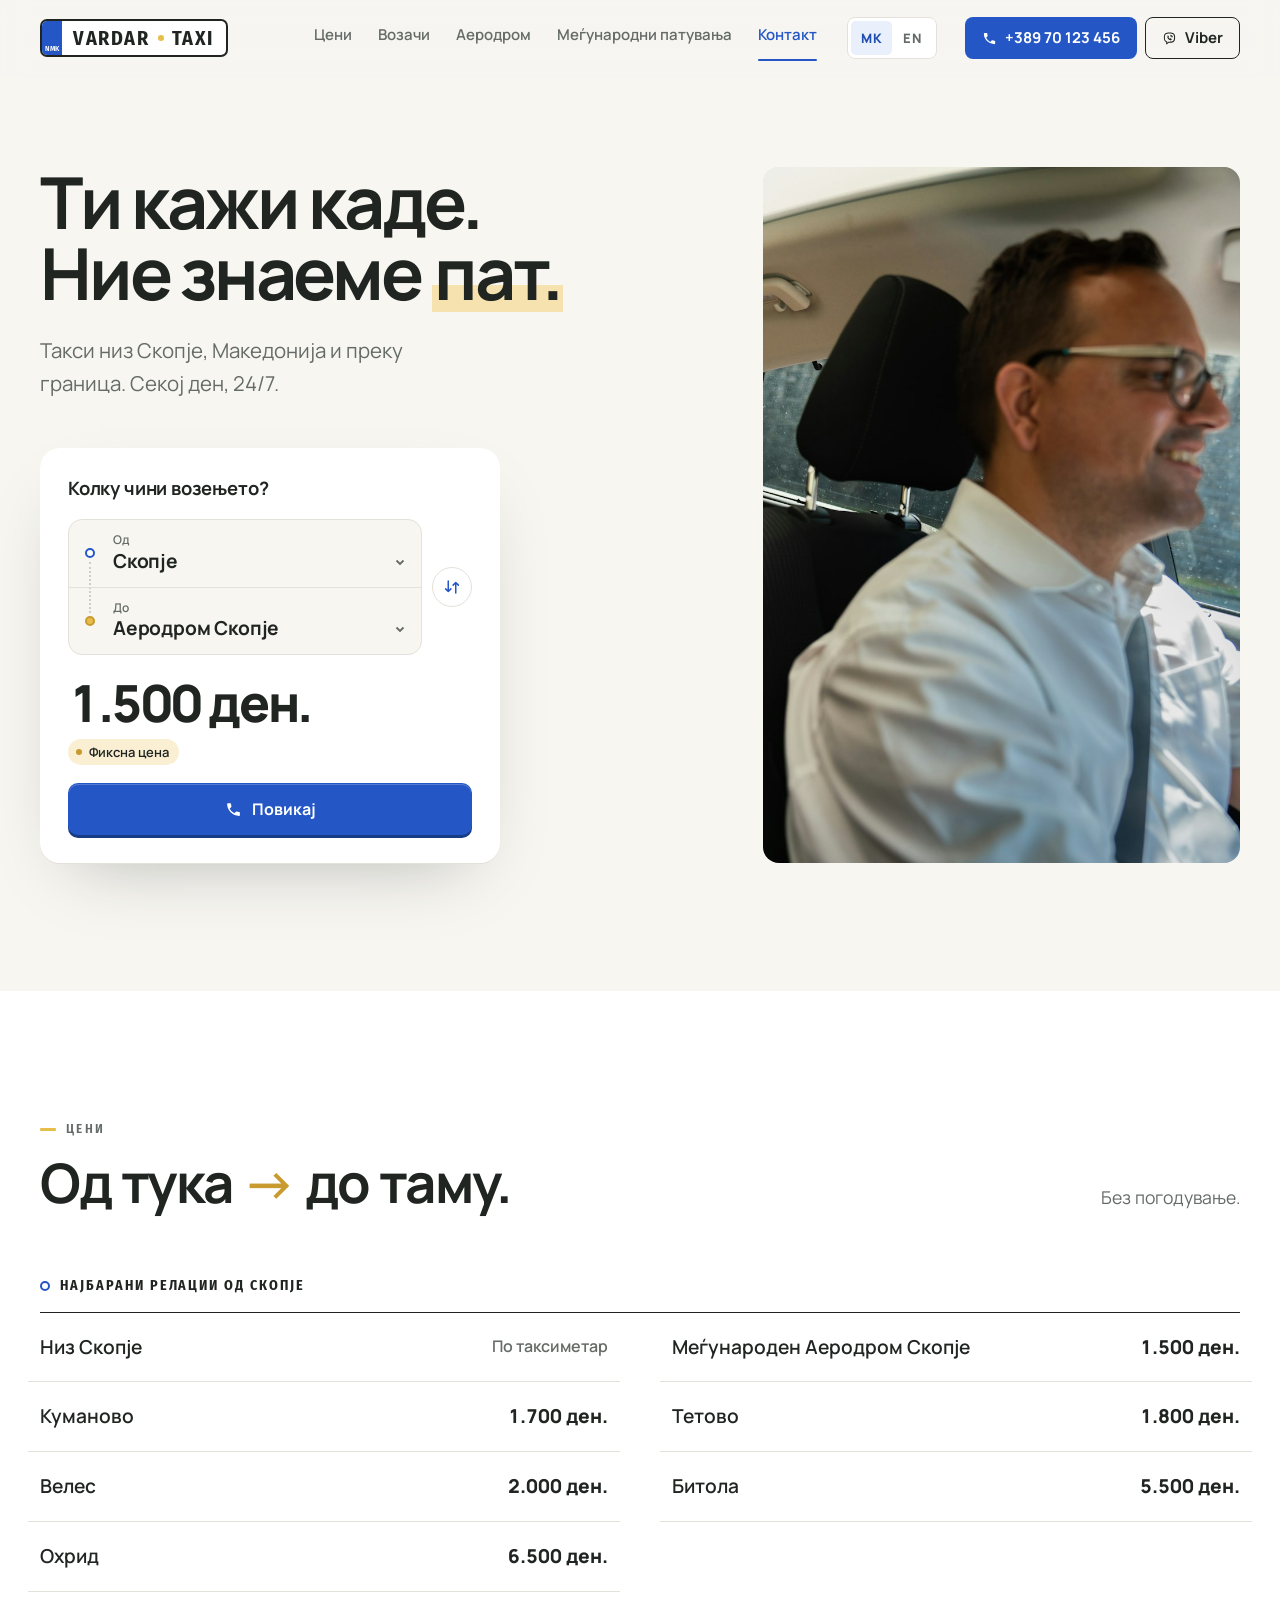
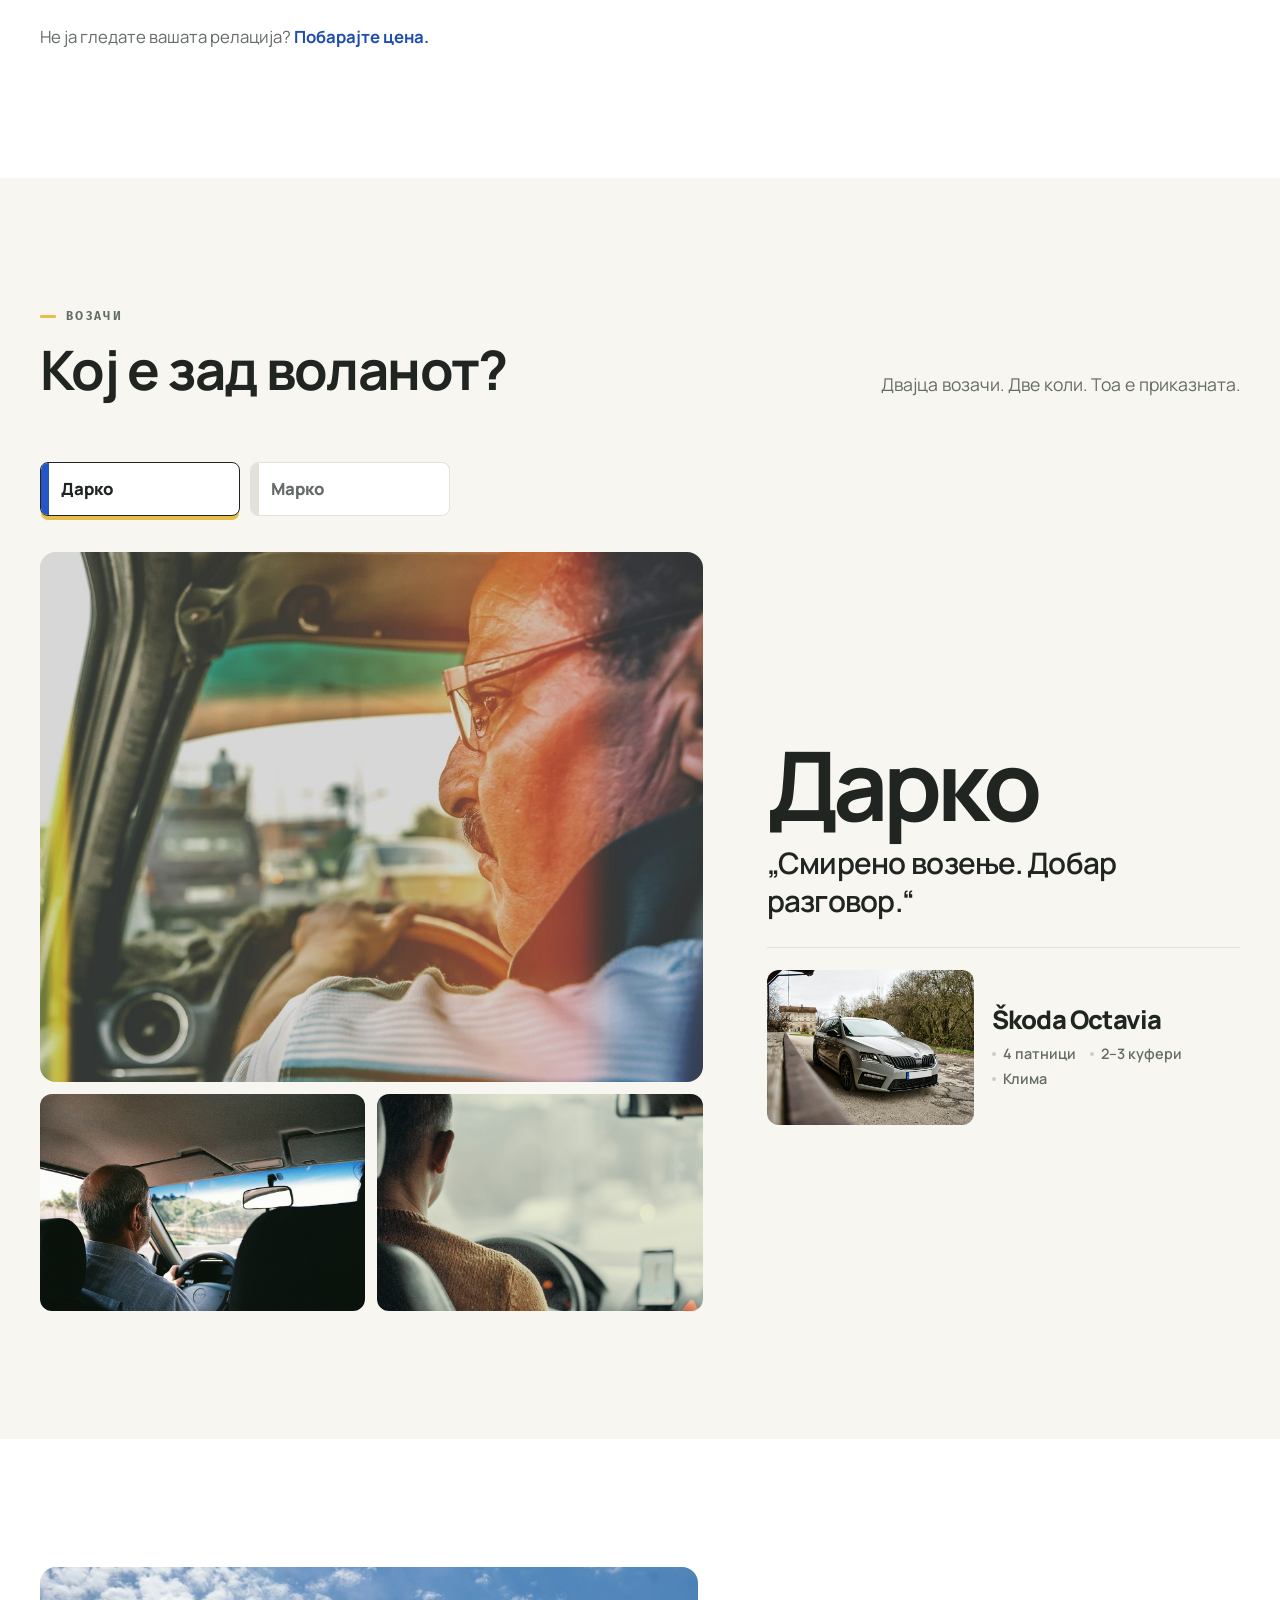
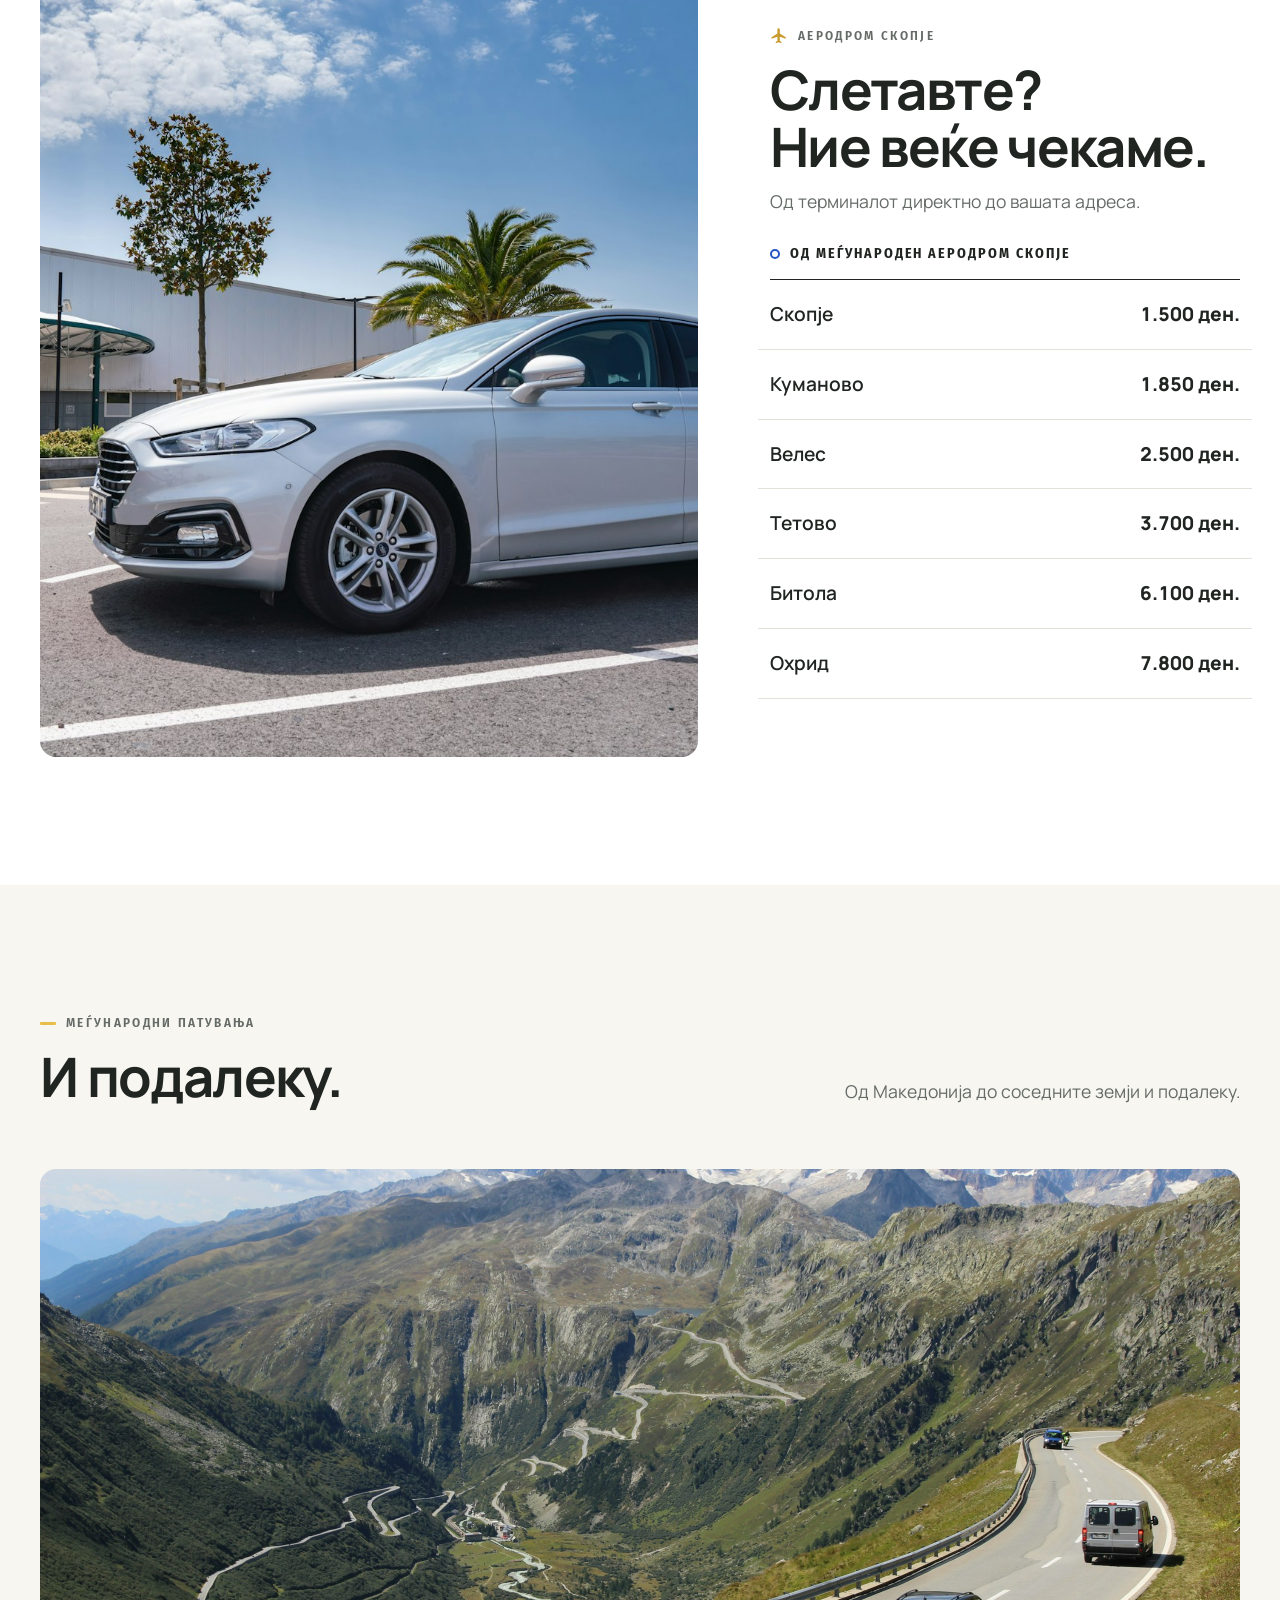
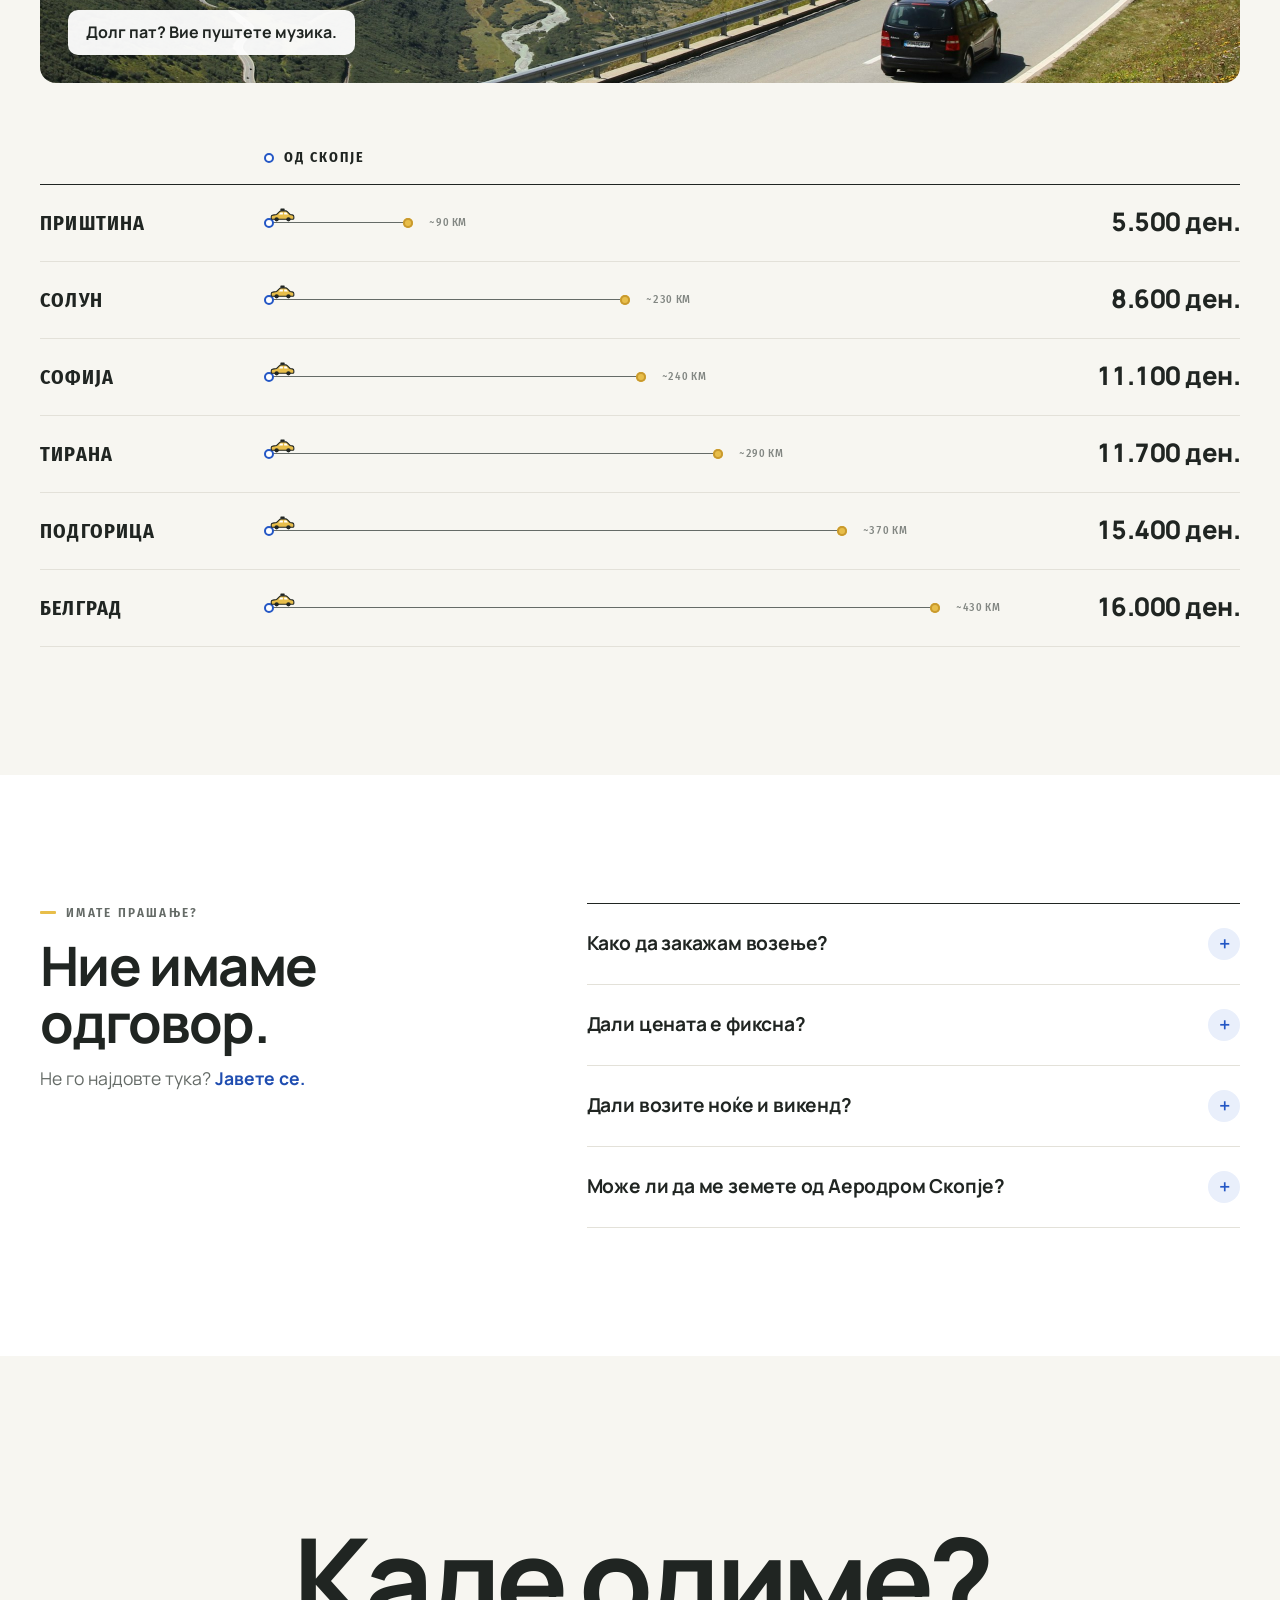
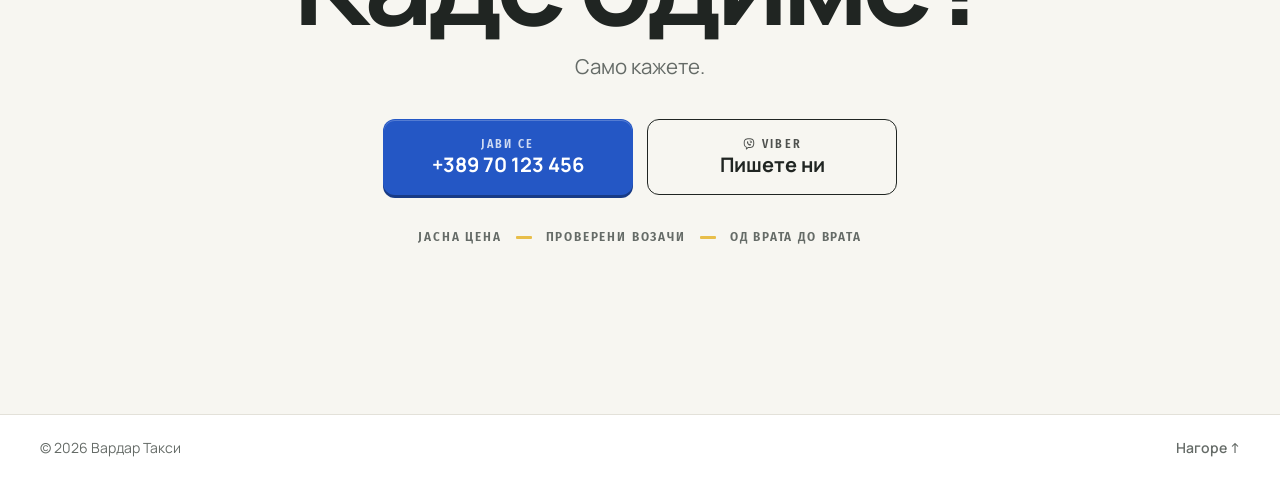
==== index.html @ 4de7cb52 "style: refresh branding and fare calculator" ====
<!DOCTYPE html>
<html lang="mk">
<head>
  <meta charset="UTF-8" />
  <meta name="viewport" content="width=device-width, initial-scale=1" />
  <title>Вардар Такси — Ти кажи каде. Ние знаеме пат.</title>
  <meta name="description" content="Такси низ Скопје, низ Македонија и преку граница. Јасни цени, двајца возачи." />
  <meta name="theme-color" content="#F7F6F1" />
  <meta property="og:title" content="Вардар Такси" />
  <meta property="og:description" content="Ти кажи каде. Ние знаеме пат." />
  <meta property="og:image" content="assets/images/hero.jpg" />
  <link rel="icon" href="assets/icons/favicon.svg" type="image/svg+xml" />
  <link rel="preconnect" href="https://fonts.googleapis.com" />
  <link rel="preconnect" href="https://fonts.gstatic.com" crossorigin />
  <link href="https://fonts.googleapis.com/css2?family=Fira+Sans+Condensed:wght@500;600;700&family=Manrope:wght@400;500;600;700;800&display=swap" rel="stylesheet" />
  <link rel="stylesheet" href="css/style.css" />
</head>
<body>

  <a class="skip" href="#main" data-i18n="skip">Прескокни до содржината</a>

  <header class="header" id="header">
    <div class="container header__inner">
      <a class="brand" href="#pocetna" data-i18n-aria="brand.home" aria-label="Вардар Такси — почетна">
        <span class="plate" aria-hidden="true">
          <span class="plate__country">NMK</span>
          <span class="plate__number">VARDAR<span class="plate__mark"></span>TAXI</span>
        </span>
      </a>

      <nav class="nav" id="nav">
        <a href="#ceni" data-i18n="nav.prices">Цени</a>
        <a href="#vozaci" data-i18n="nav.drivers">Возачи</a>
        <a href="#aerodrom" data-i18n="nav.airport">Аеродром</a>
        <a href="#patuvanja" data-i18n="nav.trips">Меѓународни патувања</a>
        <a href="#kontakt" data-i18n="nav.contact">Контакт</a>
        <div class="lang-switch" role="group" data-i18n-aria="lang.label" aria-label="Јазик" data-active="mk">
          <button type="button" data-lang="mk">MK</button>
          <button type="button" data-lang="en">EN</button>
        </div>
      </nav>

      <div class="header__actions">
        <a class="btn btn--blue btn--sm header__btn" data-call href="#kontakt" data-call-label aria-label="Јави се +389 70 123 456">
          <svg viewBox="0 0 24 24" aria-hidden="true"><path d="M6.6 10.8a15.1 15.1 0 0 0 6.6 6.6l2.2-2.2a1 1 0 0 1 1-.25 11.4 11.4 0 0 0 3.6.57 1 1 0 0 1 1 1V20a1 1 0 0 1-1 1A17 17 0 0 1 3 4a1 1 0 0 1 1-1h3.5a1 1 0 0 1 1 1c0 1.25.2 2.45.57 3.57a1 1 0 0 1-.25 1z"/></svg>
          <span class="header__btn-text" data-phone>+389 70 123 456</span>
        </a>
        <a class="btn btn--line btn--sm header__btn" data-viber href="#kontakt">
          <svg class="btn__icon" viewBox="0 0 24 24" aria-hidden="true"><path fill-rule="evenodd" d="M12 2.2c-2.9 0-5.3.4-6.9 1.8C3.6 5.3 3 7.3 3 10.4c0 3 .6 5 2.1 6.3.5.4 1 .7 1.6 1v3.1c0 .6.7.9 1.2.5l2.8-2.5h1.3c2.9 0 5.3-.4 6.9-1.8 1.5-1.3 2.1-3.3 2.1-6.6 0-3.1-.6-5.1-2.1-6.4C17.3 2.6 14.9 2.2 12 2.2zm0 1.7c2.8 0 4.6.4 5.8 1.4 1 .9 1.5 2.4 1.5 5.1 0 2.8-.5 4.4-1.5 5.3-1.2 1-3 1.4-5.8 1.4h-2l-1.8 1.6v-2l-.6-.2c-.6-.2-1.1-.5-1.5-.8-1-.9-1.5-2.4-1.5-5.3 0-2.7.5-4.2 1.5-5.1C7.4 4.3 9.2 3.9 12 3.9z"/><path d="M9 7.1c.3-.2.7-.2.9.1l1 1.4c.2.3.2.7-.1 1l-.5.4c.4 1 1.2 1.9 2.2 2.3l.4-.5c.3-.3.7-.3 1-.1l1.4 1c.3.2.4.6.1.9l-.4.6c-.5.6-1.3.8-2 .5-2-.8-3.6-2.4-4.4-4.4-.3-.7-.1-1.5.5-2zM12.9 6.4a.6.6 0 0 1 .6-.6 4 4 0 0 1 3.9 3.9.6.6 0 0 1-1.2 0 2.8 2.8 0 0 0-2.7-2.7.6.6 0 0 1-.6-.6zm.4 1.8a.6.6 0 0 1 .7-.5 2 2 0 0 1 1.7 1.7.6.6 0 1 1-1.2.2.8.8 0 0 0-.7-.7.6.6 0 0 1-.5-.7z"/></svg>
          <span class="header__btn-text">Viber</span>
        </a>
        <button class="menu-btn" id="menuBtn" type="button" aria-expanded="false" aria-controls="nav">
          <span class="menu-btn__lines" aria-hidden="true"></span>
          <span class="sr-only" data-i18n="menu">Мени</span>
        </button>
      </div>
    </div>
  </header>

  <main id="main">

    <section class="hero" id="pocetna">
      <div class="container hero__grid">
        <div class="hero__text">
          <h1 data-i18n="hero.title">Ти кажи каде.<br>Ние знаеме <span class="marker">пат.</span></h1>
          <p class="lead" data-i18n="hero.lead">Такси низ Скопје, Македонија и преку граница. Секој ден, 24/7.</p>
        </div>

        <div class="fare" id="fare">
          <p class="fare__title" data-i18n="fare.title">Колку чини возењето?</p>
          <div class="fare__route">
            <div class="fare__fields">
              <div class="fare__stop">
                <label for="fareFrom" data-i18n="fare.from">Од</label>
                <select id="fareFrom"></select>
              </div>
              <div class="fare__stop">
                <label for="fareTo" data-i18n="fare.to">До</label>
                <select id="fareTo"></select>
              </div>
            </div>
            <button class="fare__swap" id="fareSwap" type="button" data-i18n-aria="fare.swap" aria-label="Замени ги правците"><svg viewBox="0 0 24 24" aria-hidden="true"><path d="M7 4v14M3.5 14.5 7 18l3.5-3.5M17 20V6m3.5 3.5L17 6l-3.5 3.5"/></svg></button>
          </div>
          <div class="fare__result" aria-live="polite">
            <p class="fare__price" id="farePrice">1.500 ден.</p>
            <p class="fare__note" id="fareNote">Фиксна цена</p>
          </div>
          <a class="btn btn--blue btn--block btn--key fare__call" data-call href="#kontakt">
            <svg viewBox="0 0 24 24" aria-hidden="true"><path d="M6.6 10.8a15.1 15.1 0 0 0 6.6 6.6l2.2-2.2a1 1 0 0 1 1-.25 11.4 11.4 0 0 0 3.6.57 1 1 0 0 1 1 1V20a1 1 0 0 1-1 1A17 17 0 0 1 3 4a1 1 0 0 1 1-1h3.5a1 1 0 0 1 1 1c0 1.25.2 2.45.57 3.57a1 1 0 0 1-.25 1z"/></svg>
            <span data-i18n="fare.call">Повикај</span>
          </a>
        </div>

        <figure class="hero__photo photo">
          <img src="assets/images/hero.jpg" alt="Насмеан возач и патничка во автомобил" data-i18n-alt="hero.alt" width="1800" height="1201" />
        </figure>
      </div>
    </section>

    <section class="section section--white" id="ceni">
      <div class="container">
        <div class="section__head section__head--row">
          <div>
            <p class="eyebrow" data-i18n="prices.label">Цени</p>
            <h2 data-i18n="prices.title">Од тука <span class="arrow">→</span> до таму.</h2>
          </div>
          <p class="section__lead" data-i18n="prices.lead">Без погодување.</p>
        </div>
        <p class="origin" data-i18n="prices.popular">Најбарани релации од Скопје</p>
        <ul class="price-list price-list--columns" id="popularRoutes"></ul>
        <p class="price-missing" data-i18n="prices.missing">Не ја гледате вашата релација? <a data-call href="#kontakt">Побарајте цена.</a></p>
      </div>
    </section>

    <section class="section" id="vozaci">
      <div class="container">
        <div class="section__head section__head--row">
          <div>
            <p class="eyebrow" data-i18n="drivers.label">Возачи</p>
            <h2 data-i18n="drivers.title">Кој е зад воланот?</h2>
          </div>
          <p class="section__lead" data-i18n="drivers.lead">Двајца возачи. Две коли. Тоа е приказната.</p>
        </div>
        <div class="driver-tabs" id="driverTabs" role="tablist" data-i18n-aria="drivers.tabs" aria-label="Изберете возач"></div>
        <div class="feature" id="driverPanel" role="tabpanel"></div>
      </div>
    </section>

    <section class="section section--white" id="aerodrom">
      <div class="container airport">
        <figure class="airport__photo photo">
          <img src="assets/images/airport.jpg" alt="Автомобил пред аеродромски терминал" data-i18n-alt="airport.alt" width="1600" height="1067" loading="lazy" />
        </figure>
        <div>
          <p class="eyebrow eyebrow--icon">
            <svg viewBox="0 0 24 24" aria-hidden="true"><path d="M21 15.5v-1.8l-7.9-4.9V3.4a1.6 1.6 0 0 0-3.2 0v5.4L2 13.7v1.8l7.9-2.4v5.3l-2.2 1.6v1.5l3.8-1.1 3.8 1.1v-1.5l-2.2-1.6v-5.3z"/></svg>
            <span data-i18n="airport.label">Аеродром Скопје</span>
          </p>
          <h2 data-i18n="airport.title">Слетавте?<br>Ние веќе чекаме.</h2>
          <p class="section__lead" data-i18n="airport.lead">Од терминалот директно до вашата адреса.</p>
          <div class="airport__routes">
            <p class="origin" data-i18n="airport.from">Од Меѓународен Аеродром Скопје</p>
            <ul class="price-list" id="airportRoutes"></ul>
          </div>
        </div>
      </div>
    </section>

    <section class="section" id="patuvanja">
      <div class="container">
        <div class="section__head section__head--row">
          <div>
            <p class="eyebrow" data-i18n="trips.label">Меѓународни патувања</p>
            <h2 data-i18n="trips.title">И подалеку.</h2>
          </div>
          <p class="section__lead" data-i18n="trips.lead">Од Македонија до соседните земји и подалеку.</p>
        </div>
      </div>
      <figure class="road">
        <div class="photo road__photo">
          <img src="assets/images/international.jpg" alt="Автомобил на планински пат" data-i18n-alt="trips.alt" width="2400" height="1600" loading="lazy" />
        </div>
        <figcaption class="road__caption" data-i18n="trips.caption">Долг пат? Вие пуштете музика.</figcaption>
      </figure>
      <div class="container">
        <p class="origin routes__origin" data-i18n="trips.from">Од Скопје</p>
        <ul class="routes" id="abroad"></ul>
      </div>
    </section>

    <section class="section section--white" id="prashanja">
      <div class="container faq">
        <div>
          <p class="eyebrow" data-i18n="faq.label">Имате прашање?</p>
          <h2 data-i18n="faq.title">Ние имаме одговор.</h2>
          <p class="section__lead faq__lead" data-i18n="faq.lead">Не го најдовте тука? <a data-call href="#kontakt">Јавете се.</a></p>
        </div>
        <div class="faq__list">
          <div class="faq__item">
            <h3><button class="faq__q" type="button" aria-expanded="false" aria-controls="faq1" data-i18n="faq.q1">Како да закажам возење?</button></h3>
            <div class="faq__a" id="faq1" role="region"><div><p data-i18n="faq.a1">Јавете се или пишете ни на Viber. Кажете од каде, до каде и кога — ние го договараме останатото.</p></div></div>
          </div>
          <div class="faq__item">
            <h3><button class="faq__q" type="button" aria-expanded="false" aria-controls="faq2" data-i18n="faq.q2">Дали цената е фиксна?</button></h3>
            <div class="faq__a" id="faq2" role="region"><div><p data-i18n="faq.a2">За релациите на страницата — да, цената ја знаете пред да тргнете. Возењата низ Скопје се наплаќаат по таксиметар.</p></div></div>
          </div>
          <div class="faq__item">
            <h3><button class="faq__q" type="button" aria-expanded="false" aria-controls="faq3" data-i18n="faq.q3">Дали возите ноќе и викенд?</button></h3>
            <div class="faq__a" id="faq3" role="region"><div><p data-i18n="faq.a3">Да, возиме секој ден, 0–24 ч. Рано наутро, доцна навечер и за празници.</p></div></div>
          </div>
          <div class="faq__item">
            <h3><button class="faq__q" type="button" aria-expanded="false" aria-controls="faq4" data-i18n="faq.q4">Може ли да ме земете од Аеродром Скопје?</button></h3>
            <div class="faq__a" id="faq4" role="region"><div><p data-i18n="faq.a4">Секако. Пратете ни го бројот на летот и времето на слетување, и ќе се договориме за точното време.</p></div></div>
          </div>
        </div>
      </div>
    </section>

    <section class="cta" id="kontakt">
      <div class="container cta__inner">
        <h2 class="cta__title" data-i18n="cta.title">Каде одиме?</h2>
        <p class="lead" data-i18n="cta.lead">Само кажете.</p>
        <div class="btn-row">
          <a class="btn btn--blue btn--lg btn--key" data-call href="#kontakt">
            <span class="btn__label" data-i18n="btn.call">Јави се</span>
            <span data-phone>+389 70 123 456</span>
          </a>
          <a class="btn btn--line btn--lg" data-viber href="#kontakt">
            <span class="btn__label"><svg class="btn__icon" viewBox="0 0 24 24" aria-hidden="true"><path fill-rule="evenodd" d="M12 2.2c-2.9 0-5.3.4-6.9 1.8C3.6 5.3 3 7.3 3 10.4c0 3 .6 5 2.1 6.3.5.4 1 .7 1.6 1v3.1c0 .6.7.9 1.2.5l2.8-2.5h1.3c2.9 0 5.3-.4 6.9-1.8 1.5-1.3 2.1-3.3 2.1-6.6 0-3.1-.6-5.1-2.1-6.4C17.3 2.6 14.9 2.2 12 2.2zm0 1.7c2.8 0 4.6.4 5.8 1.4 1 .9 1.5 2.4 1.5 5.1 0 2.8-.5 4.4-1.5 5.3-1.2 1-3 1.4-5.8 1.4h-2l-1.8 1.6v-2l-.6-.2c-.6-.2-1.1-.5-1.5-.8-1-.9-1.5-2.4-1.5-5.3 0-2.7.5-4.2 1.5-5.1C7.4 4.3 9.2 3.9 12 3.9z"/><path d="M9 7.1c.3-.2.7-.2.9.1l1 1.4c.2.3.2.7-.1 1l-.5.4c.4 1 1.2 1.9 2.2 2.3l.4-.5c.3-.3.7-.3 1-.1l1.4 1c.3.2.4.6.1.9l-.4.6c-.5.6-1.3.8-2 .5-2-.8-3.6-2.4-4.4-4.4-.3-.7-.1-1.5.5-2zM12.9 6.4a.6.6 0 0 1 .6-.6 4 4 0 0 1 3.9 3.9.6.6 0 0 1-1.2 0 2.8 2.8 0 0 0-2.7-2.7.6.6 0 0 1-.6-.6zm.4 1.8a.6.6 0 0 1 .7-.5 2 2 0 0 1 1.7 1.7.6.6 0 1 1-1.2.2.8.8 0 0 0-.7-.7.6.6 0 0 1-.5-.7z"/></svg>Viber</span>
            <span data-i18n="btn.message">Пишете ни</span>
          </a>
        </div>
        <p class="trust" data-i18n="cta.trust"><span>Јасна цена</span><span>Проверени возачи</span><span>Од врата до врата</span></p>
      </div>
    </section>

  </main>

  <footer class="footer">
    <div class="container footer__inner">
      <p>© <span id="year">2026</span> <span data-site-name>Вардар Такси</span></p>
      <a class="footer__top" href="#pocetna" data-i18n="footer.top">Нагоре ↑</a>
    </div>
  </footer>

  <div class="lightbox" id="lightbox" role="dialog" aria-modal="true" hidden>
    <img class="lightbox__img" id="lightboxImg" alt="" />
    <button class="lightbox__btn lightbox__close" id="lightboxClose" type="button" data-i18n-aria="lightbox.close" aria-label="Затвори">×</button>
    <button class="lightbox__btn lightbox__prev" id="lightboxPrev" type="button" data-i18n-aria="lightbox.prev" aria-label="Претходна фотографија">←</button>
    <button class="lightbox__btn lightbox__next" id="lightboxNext" type="button" data-i18n-aria="lightbox.next" aria-label="Следна фотографија">→</button>
    <p class="lightbox__count" id="lightboxCount"></p>
  </div>

  <script src="js/prices.js"></script>
  <script src="js/config.js"></script>
  <script src="js/i18n.js"></script>
  <script src="js/script.js"></script>
</body>
</html>
---- css/style.css ----
:root {
  --bg:          #F7F6F1;
  --surface:     #FFFFFF;
  --ink:         #202522;
  --ink-2:       #656B67;
  --line:        #E3E1D9;
  --dash:        #CFCDC4;
  --blue:        #2457C5;
  --blue-dark:   #1B469F;
  --blue-soft:   #E9EFFB;
  --accent:      #2457C5;
  --link:        #1F4DB0;
  --on-accent:   #FFFFFF;
  --plate:       #FFFFFF;
  --plate-ink:   #202522;
  --shadow:      rgba(32, 37, 34, 0.35);
  --yellow:      #E8BE4A;
  --yellow-deep: #C99A2E;
  --yellow-soft: #F5E2AE;

  --font: 'Manrope', system-ui, -apple-system, 'Segoe UI', sans-serif;
  --font-sign: 'Fira Sans Condensed', 'Arial Narrow', var(--font);
  --container: 1200px;
  --gutter: 20px;
  --section: 56px;
  --header-h: 64px;
  color-scheme: light;
}

@media (min-width: 720px) {
  :root { --gutter: 40px; --section: clamp(96px, 10vw, 136px); --header-h: 76px; }
}

*, *::before, *::after { box-sizing: border-box; }

html {
  scroll-behavior: smooth;
  scroll-padding-top: calc(var(--header-h) + 12px);
  -webkit-text-size-adjust: 100%;
}

body {
  margin: 0;
  background: var(--bg);
  color: var(--ink);
  font-family: var(--font);
  font-size: 17px;
  line-height: 1.6;
  -webkit-font-smoothing: antialiased;
}

img { display: block; max-width: 100%; height: auto; }
h1, h2, h3, h4, p, ul, ol, figure { margin: 0; }
ul, ol { padding: 0; list-style: none; }
a { color: inherit; }
:focus-visible { outline: 2px solid var(--blue); outline-offset: 3px; border-radius: 4px; }

h1, h2, h3 { font-weight: 700; letter-spacing: -0.03em; line-height: 1.05; text-wrap: balance; }
h1 { font-size: clamp(2.35rem, 9vw, 4.75rem); letter-spacing: -0.045em; line-height: 1; }
h2 { font-size: clamp(2rem, 6vw, 3.4rem); }
h3 { font-size: 1.3rem; }

.container {
  width: 100%;
  max-width: calc(var(--container) + var(--gutter) * 2);
  margin-inline: auto;
  padding-inline: var(--gutter);
}

.eyebrow,
.origin,
.route__city,
.route__km,
.trust,
.btn__label {
  font-family: var(--font-sign);
  text-transform: uppercase;
}

.eyebrow {
  display: flex;
  align-items: center;
  gap: 10px;
  margin-bottom: 14px;
  color: var(--ink-2);
  font-size: 0.8125rem;
  font-weight: 600;
  letter-spacing: 0.18em;
}
.eyebrow::before { content: ''; width: 16px; height: 3px; border-radius: 1px; background: var(--yellow); }
.eyebrow svg { flex: none; width: 18px; height: 18px; fill: var(--yellow-deep); }
.eyebrow--icon::before { display: none; }

.origin {
  display: flex;
  align-items: center;
  gap: 10px;
  margin-bottom: 14px;
  font-size: 0.875rem;
  font-weight: 700;
  letter-spacing: 0.14em;
}
.origin::before { content: ''; width: 10px; height: 10px; border: 2px solid var(--blue); border-radius: 50%; background: var(--surface); }

.lead { font-size: clamp(1.1rem, 1.6vw, 1.3rem); color: var(--ink-2); max-width: 32ch; }
.arrow { color: var(--yellow-deep); font-weight: 600; }

.marker {
  background: linear-gradient(transparent 62%, var(--yellow-soft) 62%, var(--yellow-soft) 90%, transparent 90%);
  padding-inline: 0.04em;
}

.sr-only {
  position: absolute; width: 1px; height: 1px; overflow: hidden;
  clip: rect(0 0 0 0); white-space: nowrap;
}

.skip {
  position: absolute; left: 16px; top: -60px; z-index: 100;
  padding: 10px 16px; background: var(--ink); color: var(--bg); border-radius: 8px;
}
.skip:focus { top: 12px; }


.btn {
  display: inline-flex;
  align-items: center;
  justify-content: center;
  min-height: 52px;
  padding: 0 28px;
  border: 1.5px solid transparent;
  border-radius: 10px;
  font: inherit;
  font-size: 1rem;
  font-weight: 700;
  text-decoration: none;
  white-space: nowrap;
  cursor: pointer;
  transition: background-color .2s, color .2s, transform .12s, box-shadow .12s, opacity .18s;
}
.btn:active { transform: translateY(1px); }
.btn--blue { background: var(--blue); color: var(--on-accent); }
.btn--blue:hover { background: var(--blue-dark); }
.btn--line { border-color: var(--ink); color: var(--ink); background: transparent; }
.btn--line:hover { background: var(--ink); color: var(--bg); }
.btn--sm { min-height: 42px; padding: 0 16px; border-radius: 8px; font-size: 0.9375rem; }
.btn--block { width: 100%; }

.btn--key { box-shadow: inset 0 1px 0 rgba(255, 255, 255, 0.22), 0 3px 0 color-mix(in srgb, var(--blue) 68%, #000); }
.btn--key:active { transform: translateY(2px); box-shadow: inset 0 1px 0 rgba(255, 255, 255, 0.22), 0 1px 0 color-mix(in srgb, var(--blue) 68%, #000); }

.btn--lg {
  flex-direction: column;
  gap: 2px;
  min-width: 250px;
  min-height: 76px;
  padding: 0 36px;
  border-radius: 12px;
  font-size: 1.25rem;
  line-height: 1.2;
}
.btn__label { display: inline-flex; align-items: center; gap: 6px; font-size: 0.75rem; font-weight: 600; letter-spacing: 0.18em; opacity: 0.78; }
.btn__label .btn__icon { width: 14px; height: 14px; }

.btn-row { display: flex; flex-wrap: wrap; justify-content: center; gap: 14px; margin-top: 36px; }


.photo { overflow: hidden; border-radius: 16px; background: var(--line); }
.photo img { width: 100%; height: 100%; object-fit: cover; cursor: zoom-in; transition: transform .6s ease; }
.photo:hover img { transform: scale(1.03); }
.photo img:focus-visible { outline-offset: -4px; }
.photo.is-missing img { visibility: hidden; }


.brand {
  flex: none;
  display: inline-flex;
  margin-right: auto;
  padding: 2px;
  border-radius: 7px;
  background: var(--plate-ink);
  text-decoration: none;
  transition: transform .2s ease;
}
.brand:hover { transform: translateY(-1px); }

.plate {
  display: flex;
  height: 28px;
  overflow: hidden;
  border-radius: 5px;
  background: var(--plate);
  color: var(--plate-ink);
  font-family: var(--font-sign);
  font-weight: 700;
  line-height: 1;
  white-space: nowrap;
}
.plate__country {
  display: flex;
  align-items: flex-end;
  justify-content: center;
  width: 16px;
  padding-bottom: 3px;
  background: var(--blue);
  color: var(--on-accent);
  font-size: 6.5px;
  font-weight: 600;
}
.plate__number { display: flex; align-items: center; gap: 6px; padding: 0 9px 0 8px; font-size: 1rem; letter-spacing: 0.08em; }
.plate__mark {
  width: 5px; height: 5px;
  border-radius: 50%;
  background: var(--yellow);
}

@media (min-width: 720px) {
  .plate { height: 34px; }
  .plate__country { width: 20px; font-size: 7.5px; }
  .plate__number { gap: 8px; padding-inline: 11px 12px; font-size: 1.25rem; }
  .plate__mark { width: 6px; height: 6px; }
}


.header {
  position: sticky;
  top: 0;
  z-index: 50;
  background: color-mix(in srgb, var(--bg) 90%, transparent);
  -webkit-backdrop-filter: saturate(1.4) blur(12px);
  backdrop-filter: saturate(1.4) blur(12px);
  border-bottom: 1px solid transparent;
  transition: border-color .2s, box-shadow .2s;
}
.header.is-scrolled {
  border-bottom-color: var(--line);
  box-shadow: 0 6px 24px -18px var(--shadow);
}

.header__inner { display: flex; align-items: center; gap: 12px; height: var(--header-h); }
.header__actions { display: flex; align-items: center; gap: 6px; }
.header__btn { gap: 8px; width: 40px; min-height: 40px; padding: 0; }
.header__btn svg,
.btn__icon { flex: none; width: 17px; height: 17px; fill: currentColor; }
.header__btn-text { position: absolute; width: 1px; height: 1px; overflow: hidden; clip: rect(0 0 0 0); white-space: nowrap; }

.lang-switch {
  position: relative;
  display: inline-flex;
  padding: 3px;
  border: 1px solid var(--line);
  border-radius: 8px;
  background: var(--surface);
}
.lang-switch::before {
  content: '';
  position: absolute;
  top: 3px; bottom: 3px; left: 3px;
  width: calc(50% - 3px);
  border-radius: 5px;
  background: var(--blue-soft);
  transition: transform .3s cubic-bezier(.4, 0, .2, 1);
}
.lang-switch[data-active="en"]::before { transform: translateX(100%); }
.lang-switch button {
  position: relative;
  flex: 1;
  min-width: 40px;
  height: 34px;
  padding: 0 10px;
  border: 0;
  border-radius: 5px;
  background: transparent;
  color: var(--ink-2);
  font: inherit;
  font-size: 0.8125rem;
  font-weight: 800;
  letter-spacing: 0.06em;
  cursor: pointer;
  transition: color .3s;
}
.lang-switch button:hover { color: var(--ink); }
.lang-switch button[aria-pressed="true"] { color: var(--link); }

.menu-btn {
  width: 44px; height: 44px;
  margin-right: -10px;
  padding: 0;
  border: 0;
  background: none;
  cursor: pointer;
}
.menu-btn__lines,
.menu-btn__lines::before,
.menu-btn__lines::after {
  display: block;
  width: 20px; height: 2px;
  margin: 0 auto;
  border-radius: 2px;
  background: var(--ink);
  transition: transform .2s, background-color .2s;
}
.menu-btn__lines { position: relative; }
.menu-btn__lines::before, .menu-btn__lines::after { content: ''; position: absolute; left: 0; }
.menu-btn__lines::before { top: -6px; }
.menu-btn__lines::after { top: 6px; }
.menu-btn[aria-expanded="true"] .menu-btn__lines { background: transparent; }
.menu-btn[aria-expanded="true"] .menu-btn__lines::before { transform: translateY(6px) rotate(45deg); }
.menu-btn[aria-expanded="true"] .menu-btn__lines::after { transform: translateY(-6px) rotate(-45deg); }

.nav {
  position: absolute;
  top: var(--header-h);
  left: 0; right: 0;
  display: flex;
  flex-direction: column;
  padding: 8px var(--gutter) 24px;
  background: var(--bg);
  border-bottom: 1px solid var(--line);
  visibility: hidden;
  opacity: 0;
  transform: translateY(-8px);
  transition: opacity .25s ease, transform .25s ease, visibility 0s linear .25s;
}
.nav.is-open {
  visibility: visible;
  opacity: 1;
  transform: none;
  transition: opacity .25s ease, transform .25s ease, visibility 0s;
}
.nav a {
  padding: 14px 0;
  border-bottom: 1px solid var(--line);
  font-size: 1.2rem;
  font-weight: 600;
  text-decoration: none;
  transition: color .2s;
}
.nav a.is-active { color: var(--accent); }
.nav .lang-switch { align-self: flex-start; margin-top: 20px; }
.nav .lang-switch button { min-width: 56px; height: 42px; font-size: 0.9375rem; }

@media (min-width: 720px) {
  .header__actions { gap: 8px; }
  .header__btn { width: auto; min-height: 42px; padding: 0 16px; }
  .header__btn svg { width: 15px; height: 15px; }
  .header__btn-text { position: static; width: auto; height: auto; overflow: visible; clip: auto; }
}

@media (min-width: 1280px) {
  .header__inner { gap: 28px; }
  .menu-btn { display: none; }

  .nav {
    position: static;
    flex-direction: row;
    gap: 26px;
    padding: 0;
    background: none;
    border: 0;
    visibility: visible;
    opacity: 1;
    transform: none;
    transition: opacity .18s ease;
  }
  .nav a {
    position: relative;
    padding: 6px 0;
    border: 0;
    color: var(--ink-2);
    font-size: 0.9375rem;
  }
  .nav a:hover { color: var(--ink); }
  .nav a::after {
    content: '';
    position: absolute;
    left: 0; right: 0; bottom: -2px;
    height: 2px;
    border-radius: 2px;
    background: var(--blue);
    transform: scaleX(0);
    transition: transform .3s ease;
  }
  .nav a.is-active::after { transform: scaleX(1); }
  .nav .lang-switch { align-self: center; margin: 0 0 0 4px; }
  .nav .lang-switch button { min-width: 40px; height: 34px; font-size: 0.8125rem; }
}


.hero { padding: 20px 0 var(--section); }
.hero__grid { display: grid; gap: 24px; }
.hero h1 { margin-bottom: 14px; }
.hero__photo { position: relative; aspect-ratio: 16 / 10; }
.hero__photo img { object-position: 65% center; }

/* phone + tablet: headline sits on the photo, the calculator overlaps its bottom edge */
@media (max-width: 959px) {
  .hero { padding-top: 8px; }
  .hero__grid { gap: 0; }
  .hero__photo,
  .hero__text { grid-area: 1 / 1; }
  .hero__photo { aspect-ratio: 4 / 5; }
  .hero__photo::after {
    content: '';
    position: absolute;
    inset: 0;
    background: linear-gradient(to top, rgba(20, 22, 21, 0.86) 0%, rgba(20, 22, 21, 0.45) 42%, rgba(20, 22, 21, 0) 68%);
    pointer-events: none;
  }
  .hero__text {
    position: relative;
    z-index: 1;
    align-self: end;
    padding: 0 20px 60px;
    color: #FFFFFF;
    pointer-events: none;
  }
  .hero h1 { font-size: clamp(2.5rem, 10.5vw, 3.6rem); margin-bottom: 10px; }
  .hero .lead { color: rgba(255, 255, 255, 0.88); font-size: 1.05rem; }
  .hero .marker { background: none; color: var(--yellow); }
  .fare { position: relative; z-index: 2; margin: -36px 12px 0; box-shadow: 0 1px 0 var(--line), 0 24px 50px -24px var(--shadow); }
}

@media (min-width: 600px) and (max-width: 959px) {
  .hero__photo { aspect-ratio: 16 / 11; }
  .hero__text { padding: 0 36px 72px; }
  .fare { width: calc(100% - 72px); max-width: 560px; margin-inline: auto; }
}

@media (min-width: 960px) {
  .hero { padding-top: clamp(56px, 7vw, 96px); }
  .hero__grid { grid-template-columns: 7fr 5fr; grid-template-rows: auto 1fr; gap: 48px 56px; }
  .hero h1 { font-size: clamp(3.5rem, 5.6vw, 4.75rem); margin-bottom: 24px; }
  .hero__text { grid-column: 1; grid-row: 1; }
  .fare { grid-column: 1; grid-row: 2; align-self: end; max-width: 460px; }
  .hero__photo { grid-column: 2; grid-row: 1 / 3; aspect-ratio: auto; min-height: 620px; }
}


.fare {
  display: grid;
  padding: 20px;
  background: var(--surface);
  border: 1px solid var(--line);
  border-radius: 20px;
  box-shadow: 0 24px 60px -36px var(--shadow);
}

.fare__title { margin-bottom: 14px; font-size: 1.05rem; font-weight: 700; letter-spacing: -0.01em; }

.fare__route { display: grid; grid-template-columns: 1fr auto; align-items: center; gap: 10px; }
.fare__fields {
  position: relative;
  border: 1px solid var(--line);
  border-radius: 14px;
  background: var(--bg);
}
.fare__fields::before {
  content: '';
  position: absolute;
  left: 20px;
  top: calc(25% + 8px);
  bottom: calc(25% + 8px);
  border-left: 2px dotted var(--dash);
}

.fare__stop {
  position: relative;
  display: grid;
  padding: 10px 14px 10px 44px;
  transition: background-color .2s, box-shadow .2s;
}
.fare__stop:first-child { border-radius: 13px 13px 0 0; }
.fare__stop:last-child { border-top: 1px solid var(--line); border-radius: 0 0 13px 13px; }
.fare__stop:hover { background: color-mix(in srgb, var(--surface) 70%, transparent); }
.fare__stop:focus-within { background: var(--surface); box-shadow: inset 0 0 0 1.5px var(--blue); }
.fare__stop::before {
  content: '';
  position: absolute;
  left: 16px;
  top: 50%;
  width: 10px; height: 10px;
  border: 2.5px solid var(--blue);
  border-radius: 50%;
  background: var(--surface);
  transform: translateY(-50%);
}
.fare__stop:last-child::before { border-color: var(--yellow-deep); background: var(--yellow); }

.fare__stop label {
  color: var(--ink-2);
  font-size: 0.75rem;
  font-weight: 600;
  line-height: 1.4;
}
.fare__stop select {
  width: 100%;
  padding: 0 24px 0 0;
  border: 0;
  background: transparent url("data:image/svg+xml,%3Csvg xmlns='http://www.w3.org/2000/svg' width='14' height='14' viewBox='0 0 14 14' fill='none' stroke='%23656B67' stroke-width='1.8'%3E%3Cpath d='M3.5 5.5l3.5 3.5 3.5-3.5'/%3E%3C/svg%3E") no-repeat right center;
  color: var(--ink);
  font: inherit;
  font-size: 1.1rem;
  font-weight: 700;
  letter-spacing: -0.01em;
  line-height: 1.35;
  cursor: pointer;
  -webkit-appearance: none;
  appearance: none;
}
.fare__stop select:focus { outline: none; }

.fare__swap {
  display: grid;
  place-items: center;
  width: 40px; height: 40px;
  padding: 0;
  border: 1px solid var(--line);
  border-radius: 50%;
  background: var(--surface);
  color: var(--blue);
  cursor: pointer;
  transition: transform .3s, border-color .2s, opacity .2s;
}
.fare__swap svg { width: 18px; height: 18px; fill: none; stroke: currentColor; stroke-width: 2; stroke-linecap: round; stroke-linejoin: round; }
.fare__swap:hover:not(:disabled) { border-color: var(--blue); transform: rotate(180deg); }
.fare__swap:disabled { opacity: 0.35; cursor: default; }

.fare__result { display: grid; justify-items: start; gap: 10px; margin: 22px 0 18px; }

.fare__price {
  display: inline-flex;
  align-items: baseline;
  color: var(--ink);
  font-size: clamp(2.4rem, 5vw, 3.2rem);
  font-weight: 800;
  letter-spacing: -0.045em;
  line-height: 1;
  font-variant-numeric: tabular-nums;
  white-space: nowrap;
}
.fare__price.is-text { font-size: clamp(1.7rem, 3.6vw, 2.2rem); letter-spacing: -0.03em; }
.fare__price .price__tag { margin-right: 0.35em; font-size: 0.38em; letter-spacing: 0.12em; }
.fare__price.is-updated { animation: price-in .35s ease-out; }

.fare__note {
  display: inline-flex;
  align-items: center;
  gap: 7px;
  padding: 3px 10px 3px 8px;
  border-radius: 999px;
  background: color-mix(in srgb, var(--yellow-soft) 55%, var(--surface));
  color: var(--ink);
  font-size: 0.8125rem;
  font-weight: 600;
}
.fare__note::before { content: ''; width: 6px; height: 6px; border-radius: 50%; background: var(--yellow-deep); }

.fare__call { gap: 10px; }
.fare__call svg { flex: none; width: 17px; height: 17px; fill: currentColor; }

@keyframes price-in {
  from { opacity: 0; transform: translateY(6px); }
  to { opacity: 1; transform: none; }
}

@media (max-width: 359px) {
  .fare { padding: 16px; }
  .fare__stop select { font-size: 1rem; }
}

@media (min-width: 720px) {
  .fare { padding: 26px 28px 28px; border: 0; box-shadow: 0 1px 0 var(--line), 0 28px 70px -36px var(--shadow); }
  .fare__title { margin-bottom: 16px; font-size: 1.15rem; }
  .fare__stop { padding-block: 12px; }
  .fare__stop select { font-size: 1.2rem; }
}


.section { padding-block: var(--section); }
.section--white { background: var(--surface); }

.section__head { max-width: 720px; margin-bottom: 32px; }
.section__head h2 { margin-bottom: 12px; }
.section__lead { color: var(--ink-2); font-size: 1.1rem; max-width: 46ch; }

@media (min-width: 720px) {
  .section__head { margin-bottom: clamp(48px, 5vw, 64px); }
  .section__head--row {
    display: flex;
    flex-wrap: wrap;
    align-items: end;
    justify-content: space-between;
    gap: 16px 48px;
    max-width: none;
  }
  .section__head--row h2 { margin-bottom: 0; }
}


.price-list { border-top: 1.5px solid var(--ink); }
.price-list li {
  display: flex;
  align-items: center;
  gap: 14px;
  padding: 16px 12px;
  margin-inline: -12px;
  border-bottom: 1px solid var(--line);
  transition: background-color .2s;
}

.price-list__route { flex: 1; font-size: 1.0625rem; font-weight: 600; }
.price-list__price { font-size: 1.0625rem; font-weight: 800; font-variant-numeric: tabular-nums; white-space: nowrap; transition: color .2s; }
.price-list__price.is-meter { color: var(--ink-2); font-size: 0.9375rem; font-weight: 600; }

.price__tag {
  color: var(--ink-2);
  font-family: var(--font-sign);
  font-size: 0.72em;
  font-weight: 600;
  letter-spacing: 0.1em;
  text-transform: uppercase;
}
.price__tag--before { margin-right: 0.35em; }

.price-ask { color: var(--link); font-size: 0.9375rem; font-weight: 700; text-decoration: none; white-space: nowrap; }
.price-ask:hover { text-decoration: underline; text-underline-offset: 4px; }

.price-missing { margin-top: 32px; color: var(--ink-2); font-size: 1.05rem; }
.price-missing a { color: var(--link); font-weight: 700; text-decoration: none; }
.price-missing a:hover { text-decoration: underline; text-underline-offset: 4px; }

@media (min-width: 900px) {
  .price-list--columns { display: grid; grid-template-columns: 1fr 1fr; column-gap: 64px; }
  .price-list li { padding-block: 19px; }
  .price-list__route, .price-list__price { font-size: 1.2rem; }
  .price-list__price.is-meter { font-size: 1rem; }
}


.driver-tabs { display: flex; gap: 10px; margin-bottom: 24px; }
.driver-tab {
  flex: 1;
  display: inline-flex;
  align-items: center;
  gap: 12px;
  min-height: 52px;
  padding: 0 16px 0 0;
  overflow: hidden;
  border: 1.5px solid var(--line);
  border-radius: 8px;
  background: var(--surface);
  color: var(--ink-2);
  font: inherit;
  font-size: 1.05rem;
  font-weight: 800;
  cursor: pointer;
  transition: border-color .25s, color .25s, box-shadow .25s;
}
.driver-tab::before { content: ''; align-self: stretch; width: 8px; background: var(--line); transition: background-color .25s; }
.driver-tab:hover { color: var(--ink); border-color: var(--dash); }
.driver-tab[aria-selected="true"] { border-color: var(--ink); color: var(--ink); box-shadow: 0 5px 0 -1px var(--yellow); }
.driver-tab[aria-selected="true"]::before { background: var(--blue); }

.feature { display: grid; gap: 22px; transition: opacity .2s ease, transform .2s ease; }
.feature.is-changing { opacity: 0; transform: translateY(8px); }
.feature__main { aspect-ratio: 4 / 5; }
.feature__thumbs { display: none; }

.feature__name { font-size: clamp(2.75rem, 11vw, 6rem); letter-spacing: -0.055em; line-height: 0.95; }
.feature__line { margin-top: 14px; font-size: clamp(1.3rem, 2.6vw, 1.85rem); font-weight: 600; letter-spacing: -0.025em; line-height: 1.3; max-width: 21ch; }

.feature__car {
  display: grid;
  grid-template-columns: 5fr 6fr;
  gap: 18px;
  align-items: center;
  margin-top: 26px;
  padding-top: 22px;
  border-top: 1px solid var(--line);
}
.feature__car-photo { aspect-ratio: 4 / 3; border-radius: 12px; }
.feature__model { font-size: clamp(1.25rem, 2.2vw, 1.6rem); font-weight: 800; letter-spacing: -0.03em; line-height: 1.15; }
.feature__specs { display: flex; flex-wrap: wrap; gap: 2px 14px; margin-top: 8px; color: var(--ink-2); font-size: 0.9rem; font-weight: 600; }
.feature__specs li { display: inline-flex; align-items: center; gap: 7px; }
.feature__specs li::before { content: ''; width: 4px; height: 4px; border-radius: 50%; background: var(--dash); }

@media (min-width: 720px) {
  .driver-tabs { margin-bottom: 36px; }
  .driver-tab { flex: none; min-width: 200px; min-height: 54px; }
  .feature__main { aspect-ratio: 5 / 4; }
  .feature__thumbs { display: grid; grid-template-columns: 1fr 1fr; gap: 12px; margin-top: 12px; }
  .feature__thumbs .photo { aspect-ratio: 3 / 2; border-radius: 12px; }
}

@media (min-width: 900px) {
  .feature { grid-template-columns: 7fr 5fr; gap: 64px; align-items: center; }
}


.airport { display: grid; gap: 32px; align-items: center; }
.airport__photo { aspect-ratio: 4 / 3; }
.airport h2 { margin-bottom: 12px; }

.airport__routes { margin-top: 28px; }

@media (min-width: 900px) {
  .airport { grid-template-columns: 7fr 5fr; gap: 72px; }
  .airport__photo { aspect-ratio: 5 / 6; }
}


.road {
  position: relative;
  width: calc(100% - var(--gutter) * 2);
  max-width: 1440px;
  margin: 0 auto 36px;
}
.road__photo { aspect-ratio: 16 / 9; }
.road__caption {
  position: absolute;
  left: 14px; bottom: 14px;
  max-width: calc(100% - 28px);
  padding: 8px 14px;
  border-radius: 10px;
  background: color-mix(in srgb, var(--surface) 95%, transparent);
  font-size: 0.875rem;
  font-weight: 700;
}
@media (min-width: 720px) {
  .road { margin-bottom: 64px; }
  .road__photo { aspect-ratio: 21 / 9; }
  .road__caption { left: 28px; bottom: 28px; padding: 10px 18px; font-size: 1rem; }
}

.routes { border-top: 1.5px solid var(--ink); }
.route {
  display: grid;
  grid-template-columns: 1fr auto;
  grid-template-areas: "city fare" "track track";
  align-items: baseline;
  gap: 12px 16px;
  padding: 18px 0 20px;
  border-bottom: 1px solid var(--line);
}
.route__city { grid-area: city; font-size: 1rem; font-weight: 700; letter-spacing: 0.06em; }
.route__track { grid-area: track; display: flex; align-items: center; gap: 12px; min-height: 16px; }
.route__line {
  position: relative;
  flex: none;
  width: calc(var(--distance) * (100% - 10px));
  height: 1.5px;
  margin-inline: 5px;
  background: var(--ink-2);
  transition: background-color .2s;
}
.route__line::before,
.route__line::after {
  content: '';
  position: absolute;
  top: 50%;
  width: 10px; height: 10px;
  border-radius: 50%;
  transform: translateY(-50%);
}
.route__line::before { left: -5px; border: 2px solid var(--blue); background: var(--surface); }
.route__line::after { right: -5px; background: var(--yellow); box-shadow: inset 0 0 0 2px var(--yellow-deep); }
.route:hover .route__line { background: var(--ink); }
.route__car {
  position: absolute;
  left: 0; bottom: 1px;
  width: 22px; height: 12px;
  fill: var(--plate-ink);
  transition: transform .3s cubic-bezier(.25, .8, .35, 1);
  will-change: transform;
}
.route__car-body { fill: var(--yellow); stroke: var(--plate-ink); stroke-width: 1; }
.route__car-window { fill: var(--plate); }
.route__km { display: none; flex: none; color: var(--ink-2); font-size: 0.6875rem; font-weight: 500; letter-spacing: 0.06em; font-variant-numeric: tabular-nums; white-space: nowrap; opacity: 0.8; }

.route__fare { grid-area: fare; justify-self: end; display: flex; flex-wrap: wrap; align-items: baseline; gap: 2px 8px; }
.route__price { font-size: 1.35rem; font-weight: 800; letter-spacing: -0.02em; line-height: 1.1; font-variant-numeric: tabular-nums; white-space: nowrap; }
.route__fare .price__tag { font-size: 0.6875rem; }

@media (min-width: 560px) {
  .route__km { display: block; }
  .route__line { width: calc(var(--distance) * (100% - 90px)); }
}

@media (min-width: 900px) {
  .routes__origin { padding-left: 224px; }
  .route {
    grid-template-columns: 200px 1fr 11rem;
    grid-template-areas: "city track fare";
    align-items: center;
    gap: 24px;
    padding-block: 22px;
  }
  .route__city { font-size: 1.25rem; }
  .route__track { gap: 16px; }
  .route__line { width: calc(var(--distance) * (100% - 110px)); }
  .route__fare { flex-direction: column; align-items: flex-end; gap: 2px; }
  .route__price { font-size: 1.6rem; }
  .route__car { width: 26px; height: 14px; }
}


.faq { display: grid; gap: 32px; }
.faq h2 { margin-bottom: 12px; }
.faq__lead a { color: var(--link); font-weight: 700; text-decoration: none; }
.faq__lead a:hover { text-decoration: underline; text-underline-offset: 4px; }
.faq__list { border-top: 1.5px solid var(--ink); }
.faq__item { border-bottom: 1px solid var(--line); }
.faq__item h3 { font-size: inherit; letter-spacing: normal; }
.faq__q {
  display: flex;
  align-items: center;
  justify-content: space-between;
  gap: 20px;
  width: 100%;
  padding: 20px 0;
  border: 0;
  background: none;
  color: var(--ink);
  font: inherit;
  font-size: 1.1rem;
  font-weight: 700;
  letter-spacing: -0.01em;
  text-align: left;
  text-wrap: pretty;
  cursor: pointer;
  transition: color .2s;
}
.faq__q:hover { color: var(--accent); }
.faq__q::after {
  content: '+';
  flex: none;
  display: grid;
  place-items: center;
  width: 32px; height: 32px;
  border-radius: 50%;
  background: var(--blue-soft);
  color: var(--accent);
  font-size: 1.25rem;
  font-weight: 600;
  transition: transform .3s ease, background-color .3s, color .3s;
}
.faq__item.is-open .faq__q::after { transform: rotate(45deg); background: var(--blue); color: var(--on-accent); }
.faq__a { display: grid; grid-template-rows: 0fr; transition: grid-template-rows .3s ease; }
.faq__a > div { overflow: hidden; }
.faq__a p { padding: 0 0 20px; color: var(--ink-2); max-width: 60ch; }
.faq__item.is-open .faq__a { grid-template-rows: 1fr; }

@media (min-width: 900px) {
  .faq { grid-template-columns: 5fr 7fr; gap: 80px; align-items: start; }
  .faq__q { padding: 24px 0; font-size: 1.2rem; }
  .faq__a p { padding: 0 48px 22px 0; }
}


.cta { padding-block: clamp(72px, 13vw, 176px); text-align: center; }
.cta__inner { display: flex; flex-direction: column; align-items: center; }
.cta__title { margin-bottom: 14px; font-size: clamp(2.6rem, 11vw, 7.5rem); letter-spacing: -0.055em; line-height: 0.95; }
.cta .lead { margin-inline: auto; }

@media (max-width: 559px) {
  .cta .btn-row { flex-direction: column; width: 100%; max-width: 320px; }
  .cta .btn--lg { min-width: 0; min-height: 66px; }
}

.trust {
  display: flex;
  flex-wrap: wrap;
  justify-content: center;
  align-items: center;
  gap: 8px 14px;
  margin-top: 32px;
  color: var(--ink-2);
  font-size: 0.8125rem;
  font-weight: 600;
  letter-spacing: 0.14em;
}
.trust span { display: inline-flex; align-items: center; gap: 14px; }
.trust span + span::before { content: ''; width: 16px; height: 3px; border-radius: 1px; background: var(--yellow); }

@media (max-width: 559px) {
  .trust { flex-direction: column; gap: 6px; }
  .trust span + span::before { display: none; }
}


.footer { border-top: 1px solid var(--line); background: var(--surface); color: var(--ink-2); font-size: 0.875rem; }
.footer__inner { display: flex; justify-content: space-between; align-items: center; gap: 16px; padding-block: 22px; }
.footer__top { font-weight: 600; text-decoration: none; transition: color .2s; }
.footer__top:hover { color: var(--accent); }


main, .footer { transition: opacity .18s ease; }
body.is-switching main,
body.is-switching .footer,
body.is-switching .nav,
body.is-switching .header__actions .btn { opacity: 0; }

body.no-scroll { overflow: hidden; }

.lightbox {
  position: fixed;
  inset: 0;
  z-index: 100;
  display: grid;
  place-items: center;
  padding: 72px 16px;
  background: rgba(18, 20, 19, 0.96);
  opacity: 0;
  transition: opacity .25s ease;
}
.lightbox[hidden] { display: none; }
.lightbox.is-open { opacity: 1; }

.lightbox__img {
  max-width: min(1400px, 100%);
  max-height: 100%;
  border-radius: 12px;
  opacity: 0;
  transform: scale(0.97);
  transition: opacity .3s ease, transform .3s ease;
}
.lightbox__img.is-shown { opacity: 1; transform: none; }

.lightbox__btn {
  position: absolute;
  display: grid;
  place-items: center;
  width: 48px; height: 48px;
  padding: 0;
  border: 0;
  border-radius: 50%;
  background: rgba(255, 255, 255, 0.12);
  color: var(--on-accent);
  font: inherit;
  font-size: 1.4rem;
  cursor: pointer;
  transition: background-color .2s;
}
.lightbox__btn:hover { background: rgba(255, 255, 255, 0.24); }
.lightbox__btn:focus-visible { outline-color: var(--on-accent); }
.lightbox__close { top: 12px; right: 12px; font-size: 1.8rem; }
.lightbox__prev, .lightbox__next { bottom: 12px; }
.lightbox__prev { left: calc(50% - 60px); }
.lightbox__next { right: calc(50% - 60px); }

.lightbox__count {
  position: absolute;
  top: 24px; left: 20px;
  color: rgba(255, 255, 255, 0.75);
  font-size: 0.875rem;
  font-weight: 700;
  letter-spacing: 0.08em;
}

@media (min-width: 720px) {
  .lightbox { padding: 72px 96px; }
  .lightbox__close { top: 20px; right: 20px; }
  .lightbox__prev, .lightbox__next { bottom: auto; top: calc(50% - 24px); }
  .lightbox__prev { left: 24px; }
  .lightbox__next { right: 24px; }
  .lightbox__count { top: 32px; left: 32px; }
}

@media (prefers-reduced-motion: reduce) {
  html { scroll-behavior: auto; }
  *, *::before, *::after { transition: none !important; animation: none !important; }
}
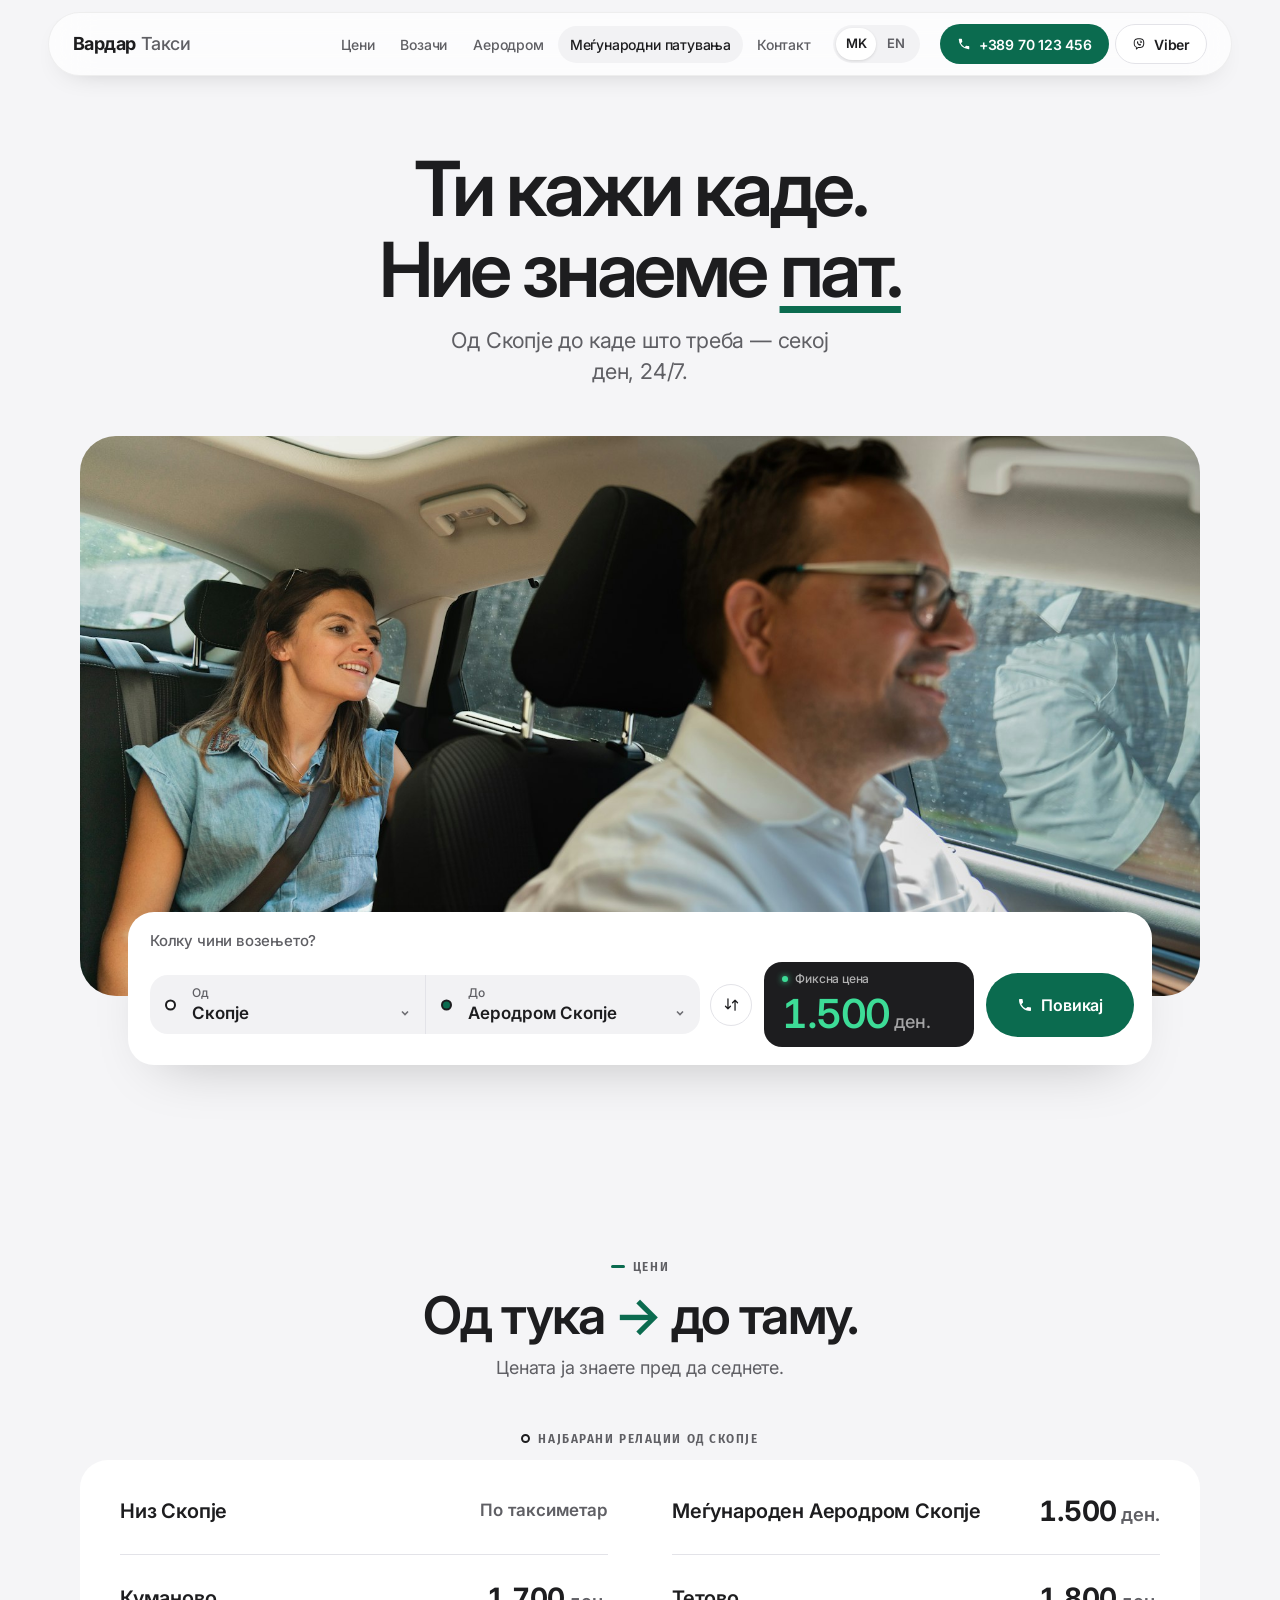
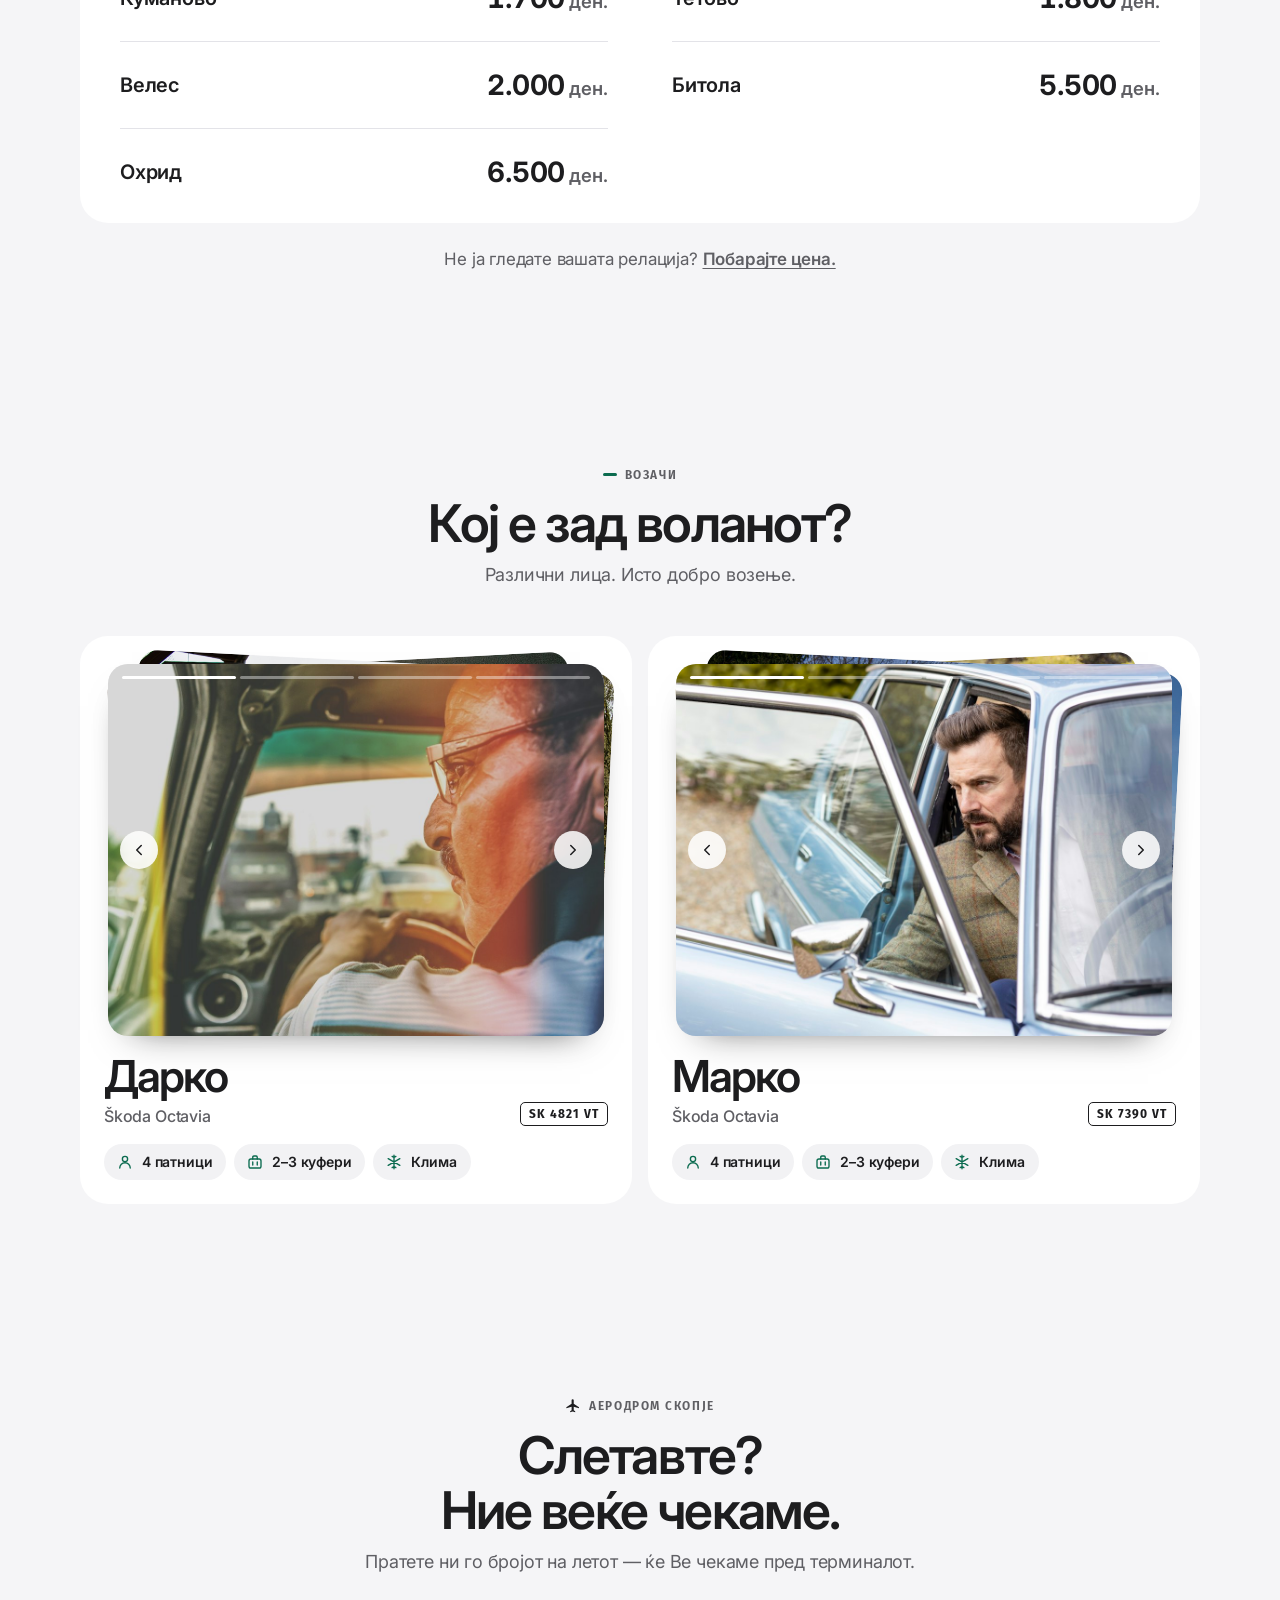
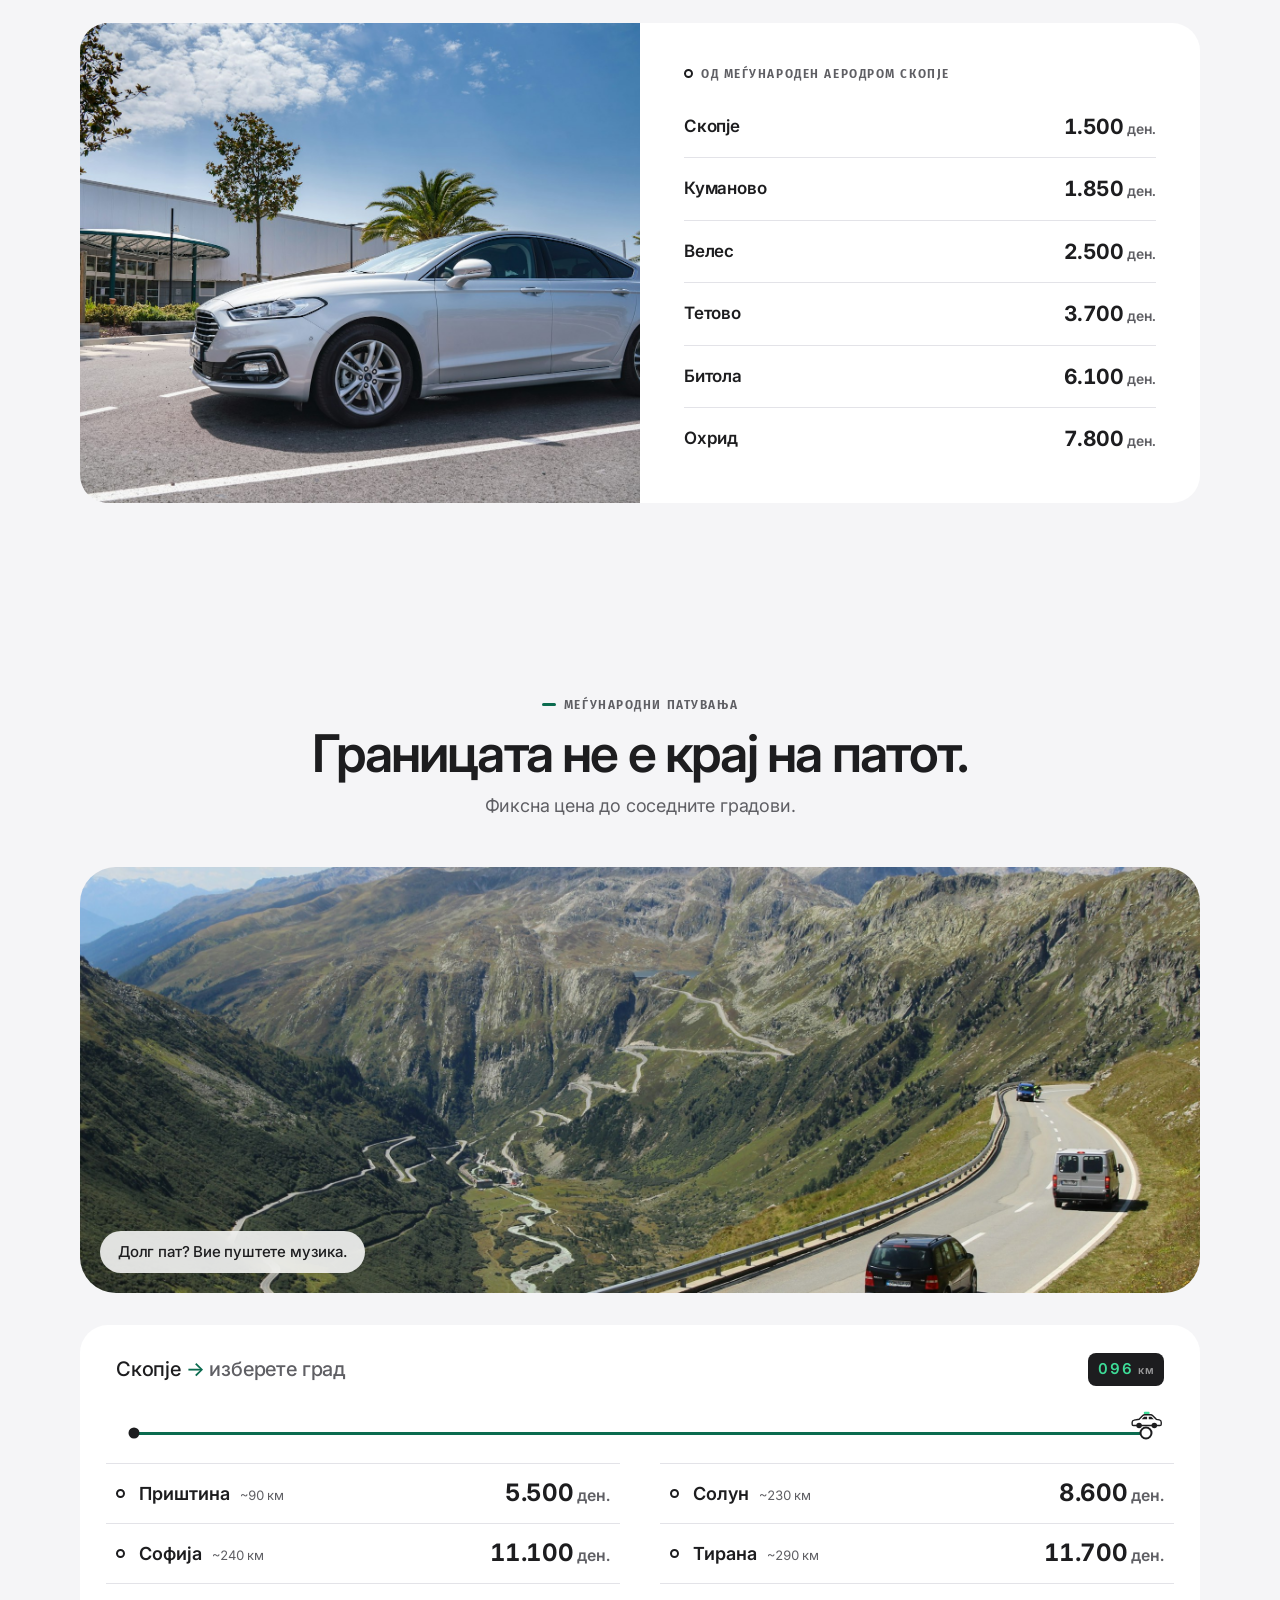
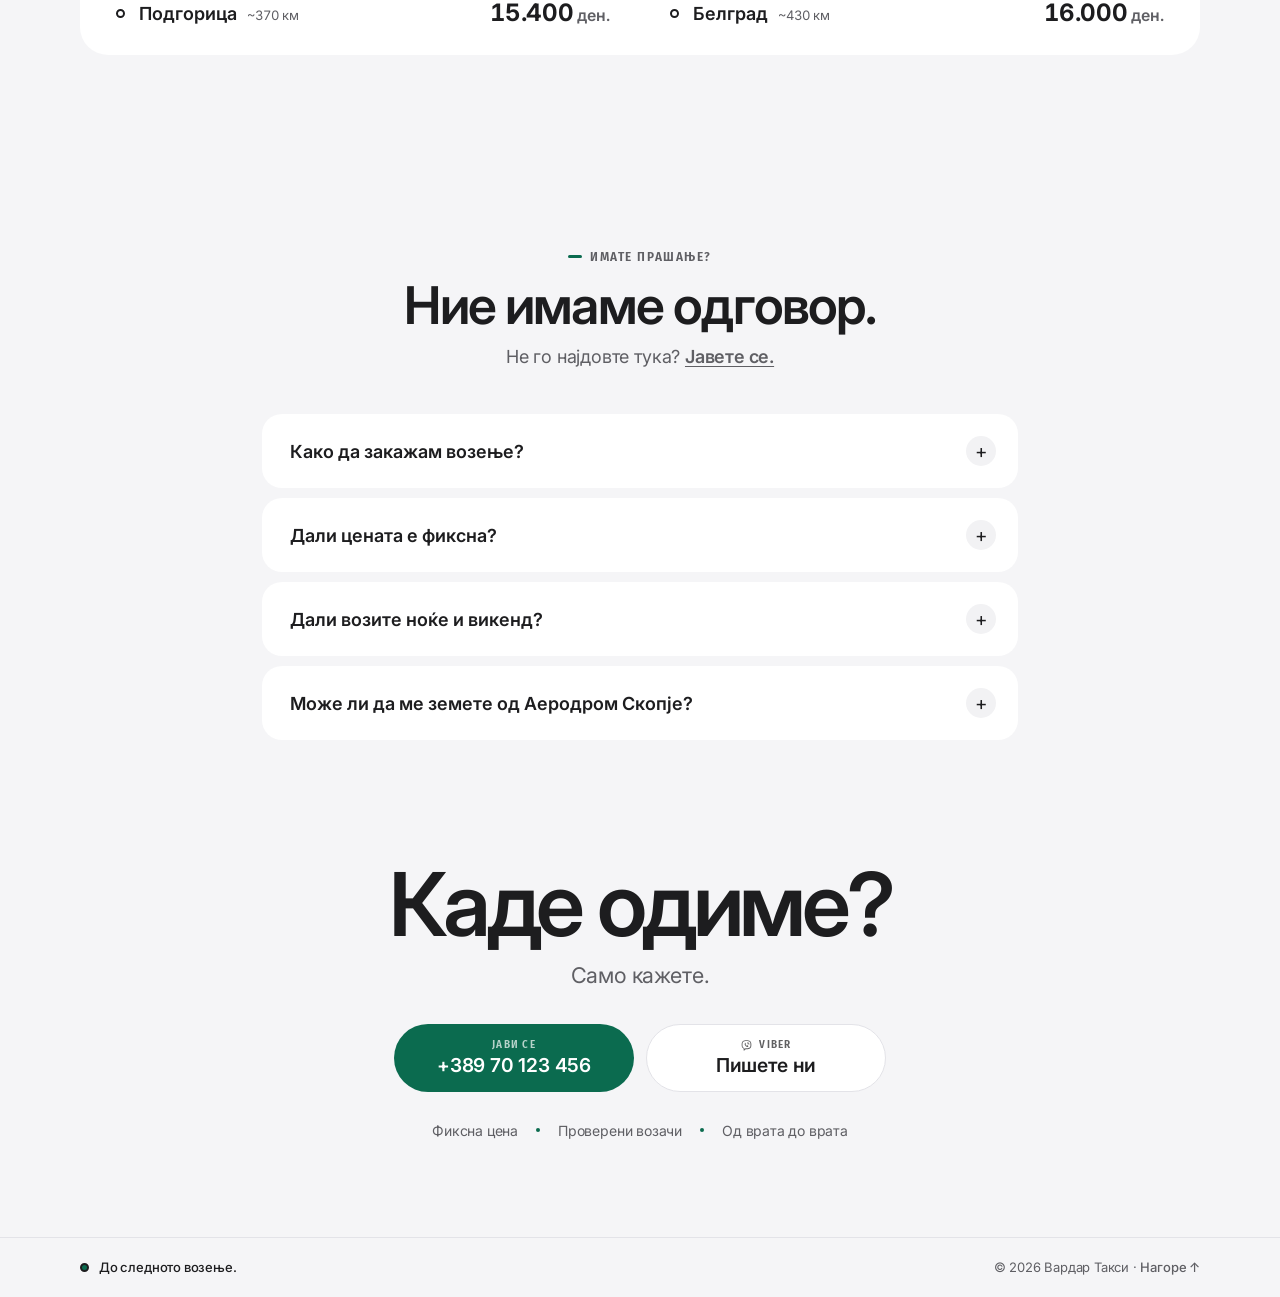
==== commit 18975a9e: "style: refresh site branding and UX" ====
--- a/index.html
+++ b/index.html
@@ -5,14 +5,14 @@
   <meta name="viewport" content="width=device-width, initial-scale=1" />
   <title>Вардар Такси — Ти кажи каде. Ние знаеме пат.</title>
   <meta name="description" content="Такси низ Скопје, низ Македонија и преку граница. Јасни цени, двајца возачи." />
-  <meta name="theme-color" content="#F7F6F1" />
+  <meta name="theme-color" content="#F5F5F7" />
   <meta property="og:title" content="Вардар Такси" />
   <meta property="og:description" content="Ти кажи каде. Ние знаеме пат." />
   <meta property="og:image" content="assets/images/hero.jpg" />
   <link rel="icon" href="assets/icons/favicon.svg" type="image/svg+xml" />
   <link rel="preconnect" href="https://fonts.googleapis.com" />
   <link rel="preconnect" href="https://fonts.gstatic.com" crossorigin />
-  <link href="https://fonts.googleapis.com/css2?family=Fira+Sans+Condensed:wght@500;600;700&family=Manrope:wght@400;500;600;700;800&display=swap" rel="stylesheet" />
+  <link href="https://fonts.googleapis.com/css2?family=Fira+Sans+Condensed:wght@600;700&family=Inter:wght@400;500;600;700&display=swap" rel="stylesheet" />
   <link rel="stylesheet" href="css/style.css" />
 </head>
 <body>
@@ -22,10 +22,7 @@
   <header class="header" id="header">
     <div class="container header__inner">
       <a class="brand" href="#pocetna" data-i18n-aria="brand.home" aria-label="Вардар Такси — почетна">
-        <span class="plate" aria-hidden="true">
-          <span class="plate__country">NMK</span>
-          <span class="plate__number">VARDAR<span class="plate__mark"></span>TAXI</span>
-        </span>
+        <span class="brand__name" aria-hidden="true" data-brand>Вардар<span>Такси</span></span>
       </a>
 
       <nav class="nav" id="nav">
@@ -41,11 +38,11 @@
       </nav>
 
       <div class="header__actions">
-        <a class="btn btn--blue btn--sm header__btn" data-call href="#kontakt" data-call-label aria-label="Јави се +389 70 123 456">
+        <a class="btn btn--go btn--sm header__btn" data-call href="#kontakt" data-call-label aria-label="Јави се +389 70 123 456">
           <svg viewBox="0 0 24 24" aria-hidden="true"><path d="M6.6 10.8a15.1 15.1 0 0 0 6.6 6.6l2.2-2.2a1 1 0 0 1 1-.25 11.4 11.4 0 0 0 3.6.57 1 1 0 0 1 1 1V20a1 1 0 0 1-1 1A17 17 0 0 1 3 4a1 1 0 0 1 1-1h3.5a1 1 0 0 1 1 1c0 1.25.2 2.45.57 3.57a1 1 0 0 1-.25 1z"/></svg>
           <span class="header__btn-text" data-phone>+389 70 123 456</span>
         </a>
-        <a class="btn btn--line btn--sm header__btn" data-viber href="#kontakt">
+        <a class="btn btn--light btn--sm header__btn" data-viber href="#kontakt">
           <svg class="btn__icon" viewBox="0 0 24 24" aria-hidden="true"><path fill-rule="evenodd" d="M12 2.2c-2.9 0-5.3.4-6.9 1.8C3.6 5.3 3 7.3 3 10.4c0 3 .6 5 2.1 6.3.5.4 1 .7 1.6 1v3.1c0 .6.7.9 1.2.5l2.8-2.5h1.3c2.9 0 5.3-.4 6.9-1.8 1.5-1.3 2.1-3.3 2.1-6.6 0-3.1-.6-5.1-2.1-6.4C17.3 2.6 14.9 2.2 12 2.2zm0 1.7c2.8 0 4.6.4 5.8 1.4 1 .9 1.5 2.4 1.5 5.1 0 2.8-.5 4.4-1.5 5.3-1.2 1-3 1.4-5.8 1.4h-2l-1.8 1.6v-2l-.6-.2c-.6-.2-1.1-.5-1.5-.8-1-.9-1.5-2.4-1.5-5.3 0-2.7.5-4.2 1.5-5.1C7.4 4.3 9.2 3.9 12 3.9z"/><path d="M9 7.1c.3-.2.7-.2.9.1l1 1.4c.2.3.2.7-.1 1l-.5.4c.4 1 1.2 1.9 2.2 2.3l.4-.5c.3-.3.7-.3 1-.1l1.4 1c.3.2.4.6.1.9l-.4.6c-.5.6-1.3.8-2 .5-2-.8-3.6-2.4-4.4-4.4-.3-.7-.1-1.5.5-2zM12.9 6.4a.6.6 0 0 1 .6-.6 4 4 0 0 1 3.9 3.9.6.6 0 0 1-1.2 0 2.8 2.8 0 0 0-2.7-2.7.6.6 0 0 1-.6-.6zm.4 1.8a.6.6 0 0 1 .7-.5 2 2 0 0 1 1.7 1.7.6.6 0 1 1-1.2.2.8.8 0 0 0-.7-.7.6.6 0 0 1-.5-.7z"/></svg>
           <span class="header__btn-text">Viber</span>
         </a>
@@ -60,51 +57,52 @@
   <main id="main">
 
     <section class="hero" id="pocetna">
-      <div class="container hero__grid">
-        <div class="hero__text">
+      <div class="container">
+        <div>
           <h1 data-i18n="hero.title">Ти кажи каде.<br>Ние знаеме <span class="marker">пат.</span></h1>
-          <p class="lead" data-i18n="hero.lead">Такси низ Скопје, Македонија и преку граница. Секој ден, 24/7.</p>
-        </div>
-
-        <div class="fare" id="fare">
-          <p class="fare__title" data-i18n="fare.title">Колку чини возењето?</p>
-          <div class="fare__route">
-            <div class="fare__fields">
-              <div class="fare__stop">
-                <label for="fareFrom" data-i18n="fare.from">Од</label>
-                <select id="fareFrom"></select>
+          <p class="lead" data-i18n="hero.lead">Од Скопје до каде што треба — секој ден, 24/7.</p>
+        </div>
+
+        <div class="hero__stage">
+          <figure class="hero__photo photo">
+            <img src="assets/images/hero.jpg" alt="Насмеан возач и патничка во автомобил" data-i18n-alt="hero.alt" width="1800" height="1201" />
+          </figure>
+          <div class="fare" id="fare">
+            <p class="fare__title" data-i18n="fare.title">Колку чини возењето?</p>
+            <div class="fare__route">
+              <div class="fare__fields">
+                <div class="fare__stop">
+                  <label for="fareFrom" data-i18n="fare.from">Од</label>
+                  <select id="fareFrom"></select>
+                </div>
+                <div class="fare__stop">
+                  <label for="fareTo" data-i18n="fare.to">До</label>
+                  <select id="fareTo"></select>
+                </div>
               </div>
-              <div class="fare__stop">
-                <label for="fareTo" data-i18n="fare.to">До</label>
-                <select id="fareTo"></select>
-              </div>
+              <button class="fare__swap" id="fareSwap" type="button" data-i18n-aria="fare.swap" aria-label="Замени ги правците"><svg viewBox="0 0 24 24" aria-hidden="true"><path d="M7 4v14M3.5 14.5 7 18l3.5-3.5M17 20V6m3.5 3.5L17 6l-3.5 3.5"/></svg></button>
             </div>
-            <button class="fare__swap" id="fareSwap" type="button" data-i18n-aria="fare.swap" aria-label="Замени ги правците"><svg viewBox="0 0 24 24" aria-hidden="true"><path d="M7 4v14M3.5 14.5 7 18l3.5-3.5M17 20V6m3.5 3.5L17 6l-3.5 3.5"/></svg></button>
-          </div>
-          <div class="fare__result" aria-live="polite">
-            <p class="fare__price" id="farePrice">1.500 ден.</p>
-            <p class="fare__note" id="fareNote">Фиксна цена</p>
-          </div>
-          <a class="btn btn--blue btn--block btn--key fare__call" data-call href="#kontakt">
-            <svg viewBox="0 0 24 24" aria-hidden="true"><path d="M6.6 10.8a15.1 15.1 0 0 0 6.6 6.6l2.2-2.2a1 1 0 0 1 1-.25 11.4 11.4 0 0 0 3.6.57 1 1 0 0 1 1 1V20a1 1 0 0 1-1 1A17 17 0 0 1 3 4a1 1 0 0 1 1-1h3.5a1 1 0 0 1 1 1c0 1.25.2 2.45.57 3.57a1 1 0 0 1-.25 1z"/></svg>
-            <span data-i18n="fare.call">Повикај</span>
-          </a>
-        </div>
-
-        <figure class="hero__photo photo">
-          <img src="assets/images/hero.jpg" alt="Насмеан возач и патничка во автомобил" data-i18n-alt="hero.alt" width="1800" height="1201" />
-        </figure>
-      </div>
-    </section>
-
-    <section class="section section--white" id="ceni">
-      <div class="container">
-        <div class="section__head section__head--row">
+            <div class="fare__meter" aria-live="polite">
+              <p class="fare__note" id="fareNote">Фиксна цена</p>
+              <p class="fare__price" id="farePrice">1.500 ден.</p>
+            </div>
+            <a class="btn btn--go fare__call" data-call href="#kontakt">
+              <svg viewBox="0 0 24 24" aria-hidden="true"><path d="M6.6 10.8a15.1 15.1 0 0 0 6.6 6.6l2.2-2.2a1 1 0 0 1 1-.25 11.4 11.4 0 0 0 3.6.57 1 1 0 0 1 1 1V20a1 1 0 0 1-1 1A17 17 0 0 1 3 4a1 1 0 0 1 1-1h3.5a1 1 0 0 1 1 1c0 1.25.2 2.45.57 3.57a1 1 0 0 1-.25 1z"/></svg>
+              <span data-i18n="fare.call">Повикај</span>
+            </a>
+          </div>
+        </div>
+      </div>
+    </section>
+
+    <section class="section" id="ceni">
+      <div class="container">
+        <div class="section__head">
           <div>
             <p class="eyebrow" data-i18n="prices.label">Цени</p>
             <h2 data-i18n="prices.title">Од тука <span class="arrow">→</span> до таму.</h2>
           </div>
-          <p class="section__lead" data-i18n="prices.lead">Без погодување.</p>
+          <p class="section__lead" data-i18n="prices.lead">Цената ја знаете пред да седнете.</p>
         </div>
         <p class="origin" data-i18n="prices.popular">Најбарани релации од Скопје</p>
         <ul class="price-list price-list--columns" id="popularRoutes"></ul>
@@ -114,30 +112,31 @@
 
     <section class="section" id="vozaci">
       <div class="container">
-        <div class="section__head section__head--row">
+        <div class="section__head">
           <div>
             <p class="eyebrow" data-i18n="drivers.label">Возачи</p>
             <h2 data-i18n="drivers.title">Кој е зад воланот?</h2>
           </div>
-          <p class="section__lead" data-i18n="drivers.lead">Двајца возачи. Две коли. Тоа е приказната.</p>
-        </div>
-        <div class="driver-tabs" id="driverTabs" role="tablist" data-i18n-aria="drivers.tabs" aria-label="Изберете возач"></div>
-        <div class="feature" id="driverPanel" role="tabpanel"></div>
-      </div>
-    </section>
-
-    <section class="section section--white" id="aerodrom">
-      <div class="container airport">
-        <figure class="airport__photo photo">
-          <img src="assets/images/airport.jpg" alt="Автомобил пред аеродромски терминал" data-i18n-alt="airport.alt" width="1600" height="1067" loading="lazy" />
-        </figure>
-        <div>
+          <p class="section__lead" data-i18n="drivers.lead">Различни лица. Исто добро возење.</p>
+        </div>
+        <div class="drivers" id="drivers"></div>
+      </div>
+    </section>
+
+    <section class="section" id="aerodrom">
+      <div class="container">
+        <div class="section__head">
           <p class="eyebrow eyebrow--icon">
             <svg viewBox="0 0 24 24" aria-hidden="true"><path d="M21 15.5v-1.8l-7.9-4.9V3.4a1.6 1.6 0 0 0-3.2 0v5.4L2 13.7v1.8l7.9-2.4v5.3l-2.2 1.6v1.5l3.8-1.1 3.8 1.1v-1.5l-2.2-1.6v-5.3z"/></svg>
             <span data-i18n="airport.label">Аеродром Скопје</span>
           </p>
           <h2 data-i18n="airport.title">Слетавте?<br>Ние веќе чекаме.</h2>
-          <p class="section__lead" data-i18n="airport.lead">Од терминалот директно до вашата адреса.</p>
+          <p class="section__lead" data-i18n="airport.lead">Пратете ни го бројот на летот — ќе Ве чекаме пред терминалот.</p>
+        </div>
+        <div class="airport">
+          <figure class="airport__photo photo">
+            <img src="assets/images/airport.jpg" alt="Автомобил пред аеродромски терминал" data-i18n-alt="airport.alt" width="1600" height="1067" loading="lazy" />
+          </figure>
           <div class="airport__routes">
             <p class="origin" data-i18n="airport.from">Од Меѓународен Аеродром Скопје</p>
             <ul class="price-list" id="airportRoutes"></ul>
@@ -148,12 +147,10 @@
 
     <section class="section" id="patuvanja">
       <div class="container">
-        <div class="section__head section__head--row">
-          <div>
-            <p class="eyebrow" data-i18n="trips.label">Меѓународни патувања</p>
-            <h2 data-i18n="trips.title">И подалеку.</h2>
-          </div>
-          <p class="section__lead" data-i18n="trips.lead">Од Македонија до соседните земји и подалеку.</p>
+        <div class="section__head">
+          <p class="eyebrow" data-i18n="trips.label">Меѓународни патувања</p>
+          <h2 data-i18n="trips.title">Границата не е крај на патот.</h2>
+          <p class="section__lead" data-i18n="trips.lead">Фиксна цена до соседните градови.</p>
         </div>
       </div>
       <figure class="road">
@@ -163,12 +160,20 @@
         <figcaption class="road__caption" data-i18n="trips.caption">Долг пат? Вие пуштете музика.</figcaption>
       </figure>
       <div class="container">
-        <p class="origin routes__origin" data-i18n="trips.from">Од Скопје</p>
-        <ul class="routes" id="abroad"></ul>
-      </div>
-    </section>
-
-    <section class="section section--white" id="prashanja">
+        <div class="trips" id="trips">
+          <div class="trip">
+            <div class="trip__head">
+              <p class="trip__route"><span data-i18n="trips.origin">Скопје</span> <span class="arrow">→</span> <strong id="tripTo"></strong></p>
+              <p class="trip__odo" id="tripOdo" aria-hidden="true"></p>
+            </div>
+            <div class="trip__road" id="tripRoad" aria-hidden="true"></div>
+          </div>
+          <ul class="routes" id="abroad"></ul>
+        </div>
+      </div>
+    </section>
+
+    <section class="section" id="prashanja">
       <div class="container faq">
         <div>
           <p class="eyebrow" data-i18n="faq.label">Имате прашање?</p>
@@ -197,20 +202,22 @@
     </section>
 
     <section class="cta" id="kontakt">
-      <div class="container cta__inner">
-        <h2 class="cta__title" data-i18n="cta.title">Каде одиме?</h2>
-        <p class="lead" data-i18n="cta.lead">Само кажете.</p>
-        <div class="btn-row">
-          <a class="btn btn--blue btn--lg btn--key" data-call href="#kontakt">
-            <span class="btn__label" data-i18n="btn.call">Јави се</span>
-            <span data-phone>+389 70 123 456</span>
-          </a>
-          <a class="btn btn--line btn--lg" data-viber href="#kontakt">
-            <span class="btn__label"><svg class="btn__icon" viewBox="0 0 24 24" aria-hidden="true"><path fill-rule="evenodd" d="M12 2.2c-2.9 0-5.3.4-6.9 1.8C3.6 5.3 3 7.3 3 10.4c0 3 .6 5 2.1 6.3.5.4 1 .7 1.6 1v3.1c0 .6.7.9 1.2.5l2.8-2.5h1.3c2.9 0 5.3-.4 6.9-1.8 1.5-1.3 2.1-3.3 2.1-6.6 0-3.1-.6-5.1-2.1-6.4C17.3 2.6 14.9 2.2 12 2.2zm0 1.7c2.8 0 4.6.4 5.8 1.4 1 .9 1.5 2.4 1.5 5.1 0 2.8-.5 4.4-1.5 5.3-1.2 1-3 1.4-5.8 1.4h-2l-1.8 1.6v-2l-.6-.2c-.6-.2-1.1-.5-1.5-.8-1-.9-1.5-2.4-1.5-5.3 0-2.7.5-4.2 1.5-5.1C7.4 4.3 9.2 3.9 12 3.9z"/><path d="M9 7.1c.3-.2.7-.2.9.1l1 1.4c.2.3.2.7-.1 1l-.5.4c.4 1 1.2 1.9 2.2 2.3l.4-.5c.3-.3.7-.3 1-.1l1.4 1c.3.2.4.6.1.9l-.4.6c-.5.6-1.3.8-2 .5-2-.8-3.6-2.4-4.4-4.4-.3-.7-.1-1.5.5-2zM12.9 6.4a.6.6 0 0 1 .6-.6 4 4 0 0 1 3.9 3.9.6.6 0 0 1-1.2 0 2.8 2.8 0 0 0-2.7-2.7.6.6 0 0 1-.6-.6zm.4 1.8a.6.6 0 0 1 .7-.5 2 2 0 0 1 1.7 1.7.6.6 0 1 1-1.2.2.8.8 0 0 0-.7-.7.6.6 0 0 1-.5-.7z"/></svg>Viber</span>
-            <span data-i18n="btn.message">Пишете ни</span>
-          </a>
-        </div>
-        <p class="trust" data-i18n="cta.trust"><span>Јасна цена</span><span>Проверени возачи</span><span>Од врата до врата</span></p>
+      <div class="container">
+        <div class="cta__inner">
+          <h2 class="cta__title" data-i18n="cta.title">Каде одиме?</h2>
+          <p class="lead" data-i18n="cta.lead">Само кажете.</p>
+          <div class="btn-row">
+            <a class="btn btn--go btn--lg" data-call href="#kontakt">
+              <span class="btn__label" data-i18n="btn.call">Јави се</span>
+              <span data-phone>+389 70 123 456</span>
+            </a>
+            <a class="btn btn--light btn--lg" data-viber href="#kontakt">
+              <span class="btn__label"><svg class="btn__icon" viewBox="0 0 24 24" aria-hidden="true"><path fill-rule="evenodd" d="M12 2.2c-2.9 0-5.3.4-6.9 1.8C3.6 5.3 3 7.3 3 10.4c0 3 .6 5 2.1 6.3.5.4 1 .7 1.6 1v3.1c0 .6.7.9 1.2.5l2.8-2.5h1.3c2.9 0 5.3-.4 6.9-1.8 1.5-1.3 2.1-3.3 2.1-6.6 0-3.1-.6-5.1-2.1-6.4C17.3 2.6 14.9 2.2 12 2.2zm0 1.7c2.8 0 4.6.4 5.8 1.4 1 .9 1.5 2.4 1.5 5.1 0 2.8-.5 4.4-1.5 5.3-1.2 1-3 1.4-5.8 1.4h-2l-1.8 1.6v-2l-.6-.2c-.6-.2-1.1-.5-1.5-.8-1-.9-1.5-2.4-1.5-5.3 0-2.7.5-4.2 1.5-5.1C7.4 4.3 9.2 3.9 12 3.9z"/><path d="M9 7.1c.3-.2.7-.2.9.1l1 1.4c.2.3.2.7-.1 1l-.5.4c.4 1 1.2 1.9 2.2 2.3l.4-.5c.3-.3.7-.3 1-.1l1.4 1c.3.2.4.6.1.9l-.4.6c-.5.6-1.3.8-2 .5-2-.8-3.6-2.4-4.4-4.4-.3-.7-.1-1.5.5-2zM12.9 6.4a.6.6 0 0 1 .6-.6 4 4 0 0 1 3.9 3.9.6.6 0 0 1-1.2 0 2.8 2.8 0 0 0-2.7-2.7.6.6 0 0 1-.6-.6zm.4 1.8a.6.6 0 0 1 .7-.5 2 2 0 0 1 1.7 1.7.6.6 0 1 1-1.2.2.8.8 0 0 0-.7-.7.6.6 0 0 1-.5-.7z"/></svg>Viber</span>
+              <span data-i18n="btn.message">Пишете ни</span>
+            </a>
+          </div>
+          <p class="trust" data-i18n="cta.trust"><span>Фиксна цена</span><span>Проверени возачи</span><span>Од врата до врата</span></p>
+        </div>
       </div>
     </section>
 
@@ -218,8 +225,8 @@
 
   <footer class="footer">
     <div class="container footer__inner">
-      <p>© <span id="year">2026</span> <span data-site-name>Вардар Такси</span></p>
-      <a class="footer__top" href="#pocetna" data-i18n="footer.top">Нагоре ↑</a>
+      <p class="footer__end"><span data-i18n="footer.end">До следното возење.</span></p>
+      <p>© <span id="year">2026</span> <span data-site-name>Вардар Такси</span> · <a class="footer__top" href="#pocetna" data-i18n="footer.top">Нагоре ↑</a></p>
     </div>
   </footer>
 
--- a/css/style.css
+++ b/css/style.css
@@ -1,41 +1,37 @@
 :root {
-  --bg:          #F7F6F1;
-  --surface:     #FFFFFF;
-  --ink:         #202522;
-  --ink-2:       #656B67;
-  --line:        #E3E1D9;
-  --dash:        #CFCDC4;
-  --blue:        #2457C5;
-  --blue-dark:   #1B469F;
-  --blue-soft:   #E9EFFB;
-  --accent:      #2457C5;
-  --link:        #1F4DB0;
-  --on-accent:   #FFFFFF;
-  --plate:       #FFFFFF;
-  --plate-ink:   #202522;
-  --shadow:      rgba(32, 37, 34, 0.35);
-  --yellow:      #E8BE4A;
-  --yellow-deep: #C99A2E;
-  --yellow-soft: #F5E2AE;
-
-  --font: 'Manrope', system-ui, -apple-system, 'Segoe UI', sans-serif;
+  --bg:          #F5F5F7;
+  --panel:       #FFFFFF;
+  --fill:        #F2F2F4;
+  --ink:         #1D1D1F;
+  --ink-2:       #5F5F64;
+  --line:        #E3E3E8;
+  --accent:      #0B6B4F;
+  --accent-hi:   #0A7D5B;
+  --accent-soft: #E3F0E9;
+  --signal:      #3DDC97;
+  --white:       #FFFFFF;
+  --shadow:      0 24px 60px -32px rgba(0, 0, 0, 0.28);
+  --shadow-sm:   0 10px 30px -20px rgba(0, 0, 0, 0.3);
+
+  --font: 'Inter', system-ui, -apple-system, 'Segoe UI', sans-serif;
   --font-sign: 'Fira Sans Condensed', 'Arial Narrow', var(--font);
-  --container: 1200px;
+  --radius: 28px;
+  --container: 1120px;
   --gutter: 20px;
-  --section: 56px;
-  --header-h: 64px;
+  --section: 64px;
+  --header-h: 60px;
   color-scheme: light;
 }
 
 @media (min-width: 720px) {
-  :root { --gutter: 40px; --section: clamp(96px, 10vw, 136px); --header-h: 76px; }
+  :root { --gutter: 32px; --section: 96px; --header-h: 64px; }
 }
 
 *, *::before, *::after { box-sizing: border-box; }
 
 html {
   scroll-behavior: smooth;
-  scroll-padding-top: calc(var(--header-h) + 12px);
+  scroll-padding-top: calc(var(--header-h) + 28px);
   -webkit-text-size-adjust: 100%;
 }
 
@@ -45,7 +41,8 @@
   color: var(--ink);
   font-family: var(--font);
   font-size: 17px;
-  line-height: 1.6;
+  line-height: 1.5;
+  letter-spacing: -0.011em;
   -webkit-font-smoothing: antialiased;
 }
 
@@ -53,11 +50,11 @@
 h1, h2, h3, h4, p, ul, ol, figure { margin: 0; }
 ul, ol { padding: 0; list-style: none; }
 a { color: inherit; }
-:focus-visible { outline: 2px solid var(--blue); outline-offset: 3px; border-radius: 4px; }
-
-h1, h2, h3 { font-weight: 700; letter-spacing: -0.03em; line-height: 1.05; text-wrap: balance; }
-h1 { font-size: clamp(2.35rem, 9vw, 4.75rem); letter-spacing: -0.045em; line-height: 1; }
-h2 { font-size: clamp(2rem, 6vw, 3.4rem); }
+:focus-visible { outline: 2px solid var(--ink); outline-offset: 3px; border-radius: 8px; }
+
+h1, h2, h3 { font-weight: 600; letter-spacing: -0.035em; line-height: 1.06; text-wrap: balance; }
+h1 { font-size: clamp(2.5rem, 8vw, 4.75rem); letter-spacing: -0.045em; }
+h2 { font-size: clamp(2rem, 5.5vw, 3.25rem); }
 h3 { font-size: 1.3rem; }
 
 .container {
@@ -69,45 +66,45 @@
 
 .eyebrow,
 .origin,
-.route__city,
-.route__km,
-.trust,
 .btn__label {
   font-family: var(--font-sign);
   text-transform: uppercase;
+  letter-spacing: 0.12em;
 }
 
 .eyebrow {
   display: flex;
   align-items: center;
-  gap: 10px;
-  margin-bottom: 14px;
+  justify-content: center;
+  gap: 8px;
+  margin-bottom: 12px;
   color: var(--ink-2);
   font-size: 0.8125rem;
   font-weight: 600;
-  letter-spacing: 0.18em;
-}
-.eyebrow::before { content: ''; width: 16px; height: 3px; border-radius: 1px; background: var(--yellow); }
-.eyebrow svg { flex: none; width: 18px; height: 18px; fill: var(--yellow-deep); }
+}
+.eyebrow::before { content: ''; width: 14px; height: 3px; border-radius: 2px; background: var(--accent); }
+.eyebrow svg { flex: none; width: 16px; height: 16px; fill: var(--ink); }
 .eyebrow--icon::before { display: none; }
 
 .origin {
   display: flex;
   align-items: center;
-  gap: 10px;
-  margin-bottom: 14px;
-  font-size: 0.875rem;
-  font-weight: 700;
-  letter-spacing: 0.14em;
-}
-.origin::before { content: ''; width: 10px; height: 10px; border: 2px solid var(--blue); border-radius: 50%; background: var(--surface); }
-
-.lead { font-size: clamp(1.1rem, 1.6vw, 1.3rem); color: var(--ink-2); max-width: 32ch; }
-.arrow { color: var(--yellow-deep); font-weight: 600; }
+  gap: 8px;
+  margin-bottom: 12px;
+  color: var(--ink-2);
+  font-size: 0.8125rem;
+  font-weight: 600;
+}
+.origin::before { content: ''; width: 9px; height: 9px; border: 2px solid var(--ink); border-radius: 50%; }
+
+.lead { color: var(--ink-2); font-size: clamp(1.1rem, 1.8vw, 1.35rem); line-height: 1.45; }
+.arrow { color: var(--accent); }
 
 .marker {
-  background: linear-gradient(transparent 62%, var(--yellow-soft) 62%, var(--yellow-soft) 90%, transparent 90%);
-  padding-inline: 0.04em;
+  text-decoration: underline;
+  text-decoration-color: var(--accent);
+  text-decoration-thickness: 0.09em;
+  text-underline-offset: 0.12em;
 }
 
 .sr-only {
@@ -117,7 +114,7 @@
 
 .skip {
   position: absolute; left: 16px; top: -60px; z-index: 100;
-  padding: 10px 16px; background: var(--ink); color: var(--bg); border-radius: 8px;
+  padding: 10px 16px; background: var(--ink); color: var(--white); border-radius: 999px;
 }
 .skip:focus { top: 12px; }
 
@@ -126,139 +123,118 @@
   display: inline-flex;
   align-items: center;
   justify-content: center;
+  gap: 8px;
   min-height: 52px;
-  padding: 0 28px;
-  border: 1.5px solid transparent;
-  border-radius: 10px;
+  padding: 0 26px;
+  border: 1px solid transparent;
+  border-radius: 999px;
   font: inherit;
   font-size: 1rem;
-  font-weight: 700;
+  font-weight: 600;
   text-decoration: none;
   white-space: nowrap;
   cursor: pointer;
-  transition: background-color .2s, color .2s, transform .12s, box-shadow .12s, opacity .18s;
-}
-.btn:active { transform: translateY(1px); }
-.btn--blue { background: var(--blue); color: var(--on-accent); }
-.btn--blue:hover { background: var(--blue-dark); }
-.btn--line { border-color: var(--ink); color: var(--ink); background: transparent; }
-.btn--line:hover { background: var(--ink); color: var(--bg); }
-.btn--sm { min-height: 42px; padding: 0 16px; border-radius: 8px; font-size: 0.9375rem; }
-.btn--block { width: 100%; }
-
-.btn--key { box-shadow: inset 0 1px 0 rgba(255, 255, 255, 0.22), 0 3px 0 color-mix(in srgb, var(--blue) 68%, #000); }
-.btn--key:active { transform: translateY(2px); box-shadow: inset 0 1px 0 rgba(255, 255, 255, 0.22), 0 1px 0 color-mix(in srgb, var(--blue) 68%, #000); }
+  transition: background-color .2s, border-color .2s, transform .15s;
+}
+.btn:active { transform: scale(0.97); }
+.btn svg { flex: none; width: 16px; height: 16px; fill: currentColor; }
+
+.btn--go { background: var(--accent); color: var(--white); }
+.btn--go:hover { background: var(--accent-hi); }
+.btn--light { border-color: var(--line); background: var(--panel); color: var(--ink); }
+.btn--light:hover { border-color: #C7C7CC; }
+
+.btn--sm { min-height: 40px; padding: 0 16px; font-size: 0.875rem; }
 
 .btn--lg {
   flex-direction: column;
   gap: 2px;
-  min-width: 250px;
-  min-height: 76px;
-  padding: 0 36px;
-  border-radius: 12px;
-  font-size: 1.25rem;
+  min-width: 240px;
+  min-height: 68px;
+  padding: 0 32px;
+  font-size: 1.2rem;
   line-height: 1.2;
 }
-.btn__label { display: inline-flex; align-items: center; gap: 6px; font-size: 0.75rem; font-weight: 600; letter-spacing: 0.18em; opacity: 0.78; }
-.btn__label .btn__icon { width: 14px; height: 14px; }
-
-.btn-row { display: flex; flex-wrap: wrap; justify-content: center; gap: 14px; margin-top: 36px; }
-
-
-.photo { overflow: hidden; border-radius: 16px; background: var(--line); }
-.photo img { width: 100%; height: 100%; object-fit: cover; cursor: zoom-in; transition: transform .6s ease; }
-.photo:hover img { transform: scale(1.03); }
-.photo img:focus-visible { outline-offset: -4px; }
+.btn__label { display: inline-flex; align-items: center; gap: 6px; font-size: 0.6875rem; font-weight: 600; opacity: 0.7; }
+.btn__label .btn__icon { width: 13px; height: 13px; }
+
+.btn-row { display: flex; flex-wrap: wrap; justify-content: center; gap: 12px; margin-top: 32px; }
+
+
+.photo { overflow: hidden; border-radius: var(--radius); background: var(--fill); }
+.photo img { width: 100%; height: 100%; object-fit: cover; }
 .photo.is-missing img { visibility: hidden; }
 
 
 .brand {
   flex: none;
   display: inline-flex;
+  align-items: center;
   margin-right: auto;
-  padding: 2px;
-  border-radius: 7px;
-  background: var(--plate-ink);
+  border-radius: 8px;
+  color: var(--ink);
   text-decoration: none;
-  transition: transform .2s ease;
-}
-.brand:hover { transform: translateY(-1px); }
+}
+.brand__name { font-size: 1.125rem; font-weight: 700; letter-spacing: -0.03em; line-height: 1; }
+.brand__name span { margin-left: 0.28em; color: var(--ink-2); font-weight: 500; }
 
 .plate {
-  display: flex;
-  height: 28px;
-  overflow: hidden;
+  display: inline-flex;
+  align-items: center;
+  height: 24px;
+  padding: 0 8px;
+  border: 1.5px solid var(--ink);
   border-radius: 5px;
-  background: var(--plate);
-  color: var(--plate-ink);
+  background: var(--white);
   font-family: var(--font-sign);
+  font-size: 0.8125rem;
   font-weight: 700;
-  line-height: 1;
+  letter-spacing: 0.08em;
   white-space: nowrap;
 }
-.plate__country {
-  display: flex;
-  align-items: flex-end;
-  justify-content: center;
-  width: 16px;
-  padding-bottom: 3px;
-  background: var(--blue);
-  color: var(--on-accent);
-  font-size: 6.5px;
-  font-weight: 600;
-}
-.plate__number { display: flex; align-items: center; gap: 6px; padding: 0 9px 0 8px; font-size: 1rem; letter-spacing: 0.08em; }
-.plate__mark {
-  width: 5px; height: 5px;
-  border-radius: 50%;
-  background: var(--yellow);
-}
-
-@media (min-width: 720px) {
-  .plate { height: 34px; }
-  .plate__country { width: 20px; font-size: 7.5px; }
-  .plate__number { gap: 8px; padding-inline: 11px 12px; font-size: 1.25rem; }
-  .plate__mark { width: 6px; height: 6px; }
-}
-
 
 .header {
   position: sticky;
   top: 0;
   z-index: 50;
-  background: color-mix(in srgb, var(--bg) 90%, transparent);
-  -webkit-backdrop-filter: saturate(1.4) blur(12px);
-  backdrop-filter: saturate(1.4) blur(12px);
-  border-bottom: 1px solid transparent;
-  transition: border-color .2s, box-shadow .2s;
-}
-.header.is-scrolled {
-  border-bottom-color: var(--line);
-  box-shadow: 0 6px 24px -18px var(--shadow);
-}
-
-.header__inner { display: flex; align-items: center; gap: 12px; height: var(--header-h); }
+  padding-top: 12px;
+}
+.header > .container { padding-inline: calc(var(--gutter) - 8px); }
+.header__inner {
+  position: relative;
+  display: flex;
+  align-items: center;
+  gap: 10px;
+  height: var(--header-h);
+  padding: 0 8px 0 12px;
+  border: 1px solid rgba(0, 0, 0, 0.06);
+  border-radius: 999px;
+  background: rgba(255, 255, 255, 0.72);
+  -webkit-backdrop-filter: saturate(1.8) blur(20px);
+  backdrop-filter: saturate(1.8) blur(20px);
+  box-shadow: var(--shadow-sm);
+  transition: box-shadow .3s, background-color .3s;
+}
+.header.is-scrolled .header__inner { background: rgba(255, 255, 255, 0.86); box-shadow: 0 14px 40px -22px rgba(0, 0, 0, 0.4); }
 .header__actions { display: flex; align-items: center; gap: 6px; }
-.header__btn { gap: 8px; width: 40px; min-height: 40px; padding: 0; }
-.header__btn svg,
-.btn__icon { flex: none; width: 17px; height: 17px; fill: currentColor; }
+.header__btn { width: 42px; padding: 0; }
 .header__btn-text { position: absolute; width: 1px; height: 1px; overflow: hidden; clip: rect(0 0 0 0); white-space: nowrap; }
 
 .lang-switch {
   position: relative;
   display: inline-flex;
   padding: 3px;
-  border: 1px solid var(--line);
-  border-radius: 8px;
-  background: var(--surface);
+  border-radius: 999px;
+  background: var(--fill);
 }
 .lang-switch::before {
   content: '';
   position: absolute;
   top: 3px; bottom: 3px; left: 3px;
   width: calc(50% - 3px);
-  border-radius: 5px;
-  background: var(--blue-soft);
+  border-radius: 999px;
+  background: var(--white);
+  box-shadow: 0 1px 3px rgba(0, 0, 0, 0.12);
   transition: transform .3s cubic-bezier(.4, 0, .2, 1);
 }
 .lang-switch[data-active="en"]::before { transform: translateX(100%); }
@@ -266,27 +242,26 @@
   position: relative;
   flex: 1;
   min-width: 40px;
-  height: 34px;
+  height: 32px;
   padding: 0 10px;
   border: 0;
-  border-radius: 5px;
+  border-radius: 999px;
   background: transparent;
   color: var(--ink-2);
   font: inherit;
   font-size: 0.8125rem;
-  font-weight: 800;
-  letter-spacing: 0.06em;
+  font-weight: 600;
   cursor: pointer;
   transition: color .3s;
 }
-.lang-switch button:hover { color: var(--ink); }
-.lang-switch button[aria-pressed="true"] { color: var(--link); }
+.lang-switch button:hover,
+.lang-switch button[aria-pressed="true"] { color: var(--ink); }
 
 .menu-btn {
-  width: 44px; height: 44px;
-  margin-right: -10px;
+  width: 42px; height: 42px;
   padding: 0;
   border: 0;
+  border-radius: 50%;
   background: none;
   cursor: pointer;
 }
@@ -294,7 +269,7 @@
 .menu-btn__lines::before,
 .menu-btn__lines::after {
   display: block;
-  width: 20px; height: 2px;
+  width: 18px; height: 2px;
   margin: 0 auto;
   border-radius: 2px;
   background: var(--ink);
@@ -310,16 +285,21 @@
 
 .nav {
   position: absolute;
-  top: var(--header-h);
+  top: calc(100% + 8px);
   left: 0; right: 0;
   display: flex;
   flex-direction: column;
-  padding: 8px var(--gutter) 24px;
-  background: var(--bg);
-  border-bottom: 1px solid var(--line);
+  padding: 10px;
+  border: 1px solid rgba(0, 0, 0, 0.06);
+  border-radius: 24px;
+  background: rgba(255, 255, 255, 0.94);
+  -webkit-backdrop-filter: saturate(1.8) blur(20px);
+  backdrop-filter: saturate(1.8) blur(20px);
+  box-shadow: var(--shadow);
   visibility: hidden;
   opacity: 0;
-  transform: translateY(-8px);
+  transform: translateY(-6px) scale(0.98);
+  transform-origin: top center;
   transition: opacity .25s ease, transform .25s ease, visibility 0s linear .25s;
 }
 .nav.is-open {
@@ -329,180 +309,123 @@
   transition: opacity .25s ease, transform .25s ease, visibility 0s;
 }
 .nav a {
-  padding: 14px 0;
-  border-bottom: 1px solid var(--line);
-  font-size: 1.2rem;
-  font-weight: 600;
+  padding: 12px 14px;
+  border-radius: 14px;
+  font-size: 1.05rem;
+  font-weight: 500;
   text-decoration: none;
-  transition: color .2s;
-}
-.nav a.is-active { color: var(--accent); }
-.nav .lang-switch { align-self: flex-start; margin-top: 20px; }
-.nav .lang-switch button { min-width: 56px; height: 42px; font-size: 0.9375rem; }
+  transition: background-color .2s;
+}
+.nav a:hover,
+.nav a.is-active { background: var(--fill); }
+.nav .lang-switch { align-self: flex-start; margin: 10px 0 4px 6px; }
 
 @media (min-width: 720px) {
-  .header__actions { gap: 8px; }
-  .header__btn { width: auto; min-height: 42px; padding: 0 16px; }
-  .header__btn svg { width: 15px; height: 15px; }
+  .header__inner { padding-left: 16px; }
+  .header__btn { width: auto; padding: 0 16px; }
+  .header__btn svg { width: 14px; height: 14px; }
   .header__btn-text { position: static; width: auto; height: auto; overflow: visible; clip: auto; }
 }
 
-@media (min-width: 1280px) {
-  .header__inner { gap: 28px; }
+@media (min-width: 1200px) {
+  .header__inner { gap: 20px; }
   .menu-btn { display: none; }
 
   .nav {
     position: static;
     flex-direction: row;
-    gap: 26px;
+    align-items: center;
+    gap: 2px;
     padding: 0;
+    border: 0;
     background: none;
-    border: 0;
+    -webkit-backdrop-filter: none;
+    backdrop-filter: none;
+    box-shadow: none;
     visibility: visible;
     opacity: 1;
     transform: none;
     transition: opacity .18s ease;
   }
-  .nav a {
-    position: relative;
-    padding: 6px 0;
-    border: 0;
-    color: var(--ink-2);
-    font-size: 0.9375rem;
-  }
-  .nav a:hover { color: var(--ink); }
-  .nav a::after {
-    content: '';
-    position: absolute;
-    left: 0; right: 0; bottom: -2px;
-    height: 2px;
-    border-radius: 2px;
-    background: var(--blue);
-    transform: scaleX(0);
-    transition: transform .3s ease;
-  }
-  .nav a.is-active::after { transform: scaleX(1); }
-  .nav .lang-switch { align-self: center; margin: 0 0 0 4px; }
-  .nav .lang-switch button { min-width: 40px; height: 34px; font-size: 0.8125rem; }
-}
-
-
-.hero { padding: 20px 0 var(--section); }
-.hero__grid { display: grid; gap: 24px; }
-.hero h1 { margin-bottom: 14px; }
-.hero__photo { position: relative; aspect-ratio: 16 / 10; }
-.hero__photo img { object-position: 65% center; }
-
-/* phone + tablet: headline sits on the photo, the calculator overlaps its bottom edge */
-@media (max-width: 959px) {
-  .hero { padding-top: 8px; }
-  .hero__grid { gap: 0; }
-  .hero__photo,
-  .hero__text { grid-area: 1 / 1; }
-  .hero__photo { aspect-ratio: 4 / 5; }
-  .hero__photo::after {
-    content: '';
-    position: absolute;
-    inset: 0;
-    background: linear-gradient(to top, rgba(20, 22, 21, 0.86) 0%, rgba(20, 22, 21, 0.45) 42%, rgba(20, 22, 21, 0) 68%);
-    pointer-events: none;
-  }
-  .hero__text {
-    position: relative;
-    z-index: 1;
-    align-self: end;
-    padding: 0 20px 60px;
-    color: #FFFFFF;
-    pointer-events: none;
-  }
-  .hero h1 { font-size: clamp(2.5rem, 10.5vw, 3.6rem); margin-bottom: 10px; }
-  .hero .lead { color: rgba(255, 255, 255, 0.88); font-size: 1.05rem; }
-  .hero .marker { background: none; color: var(--yellow); }
-  .fare { position: relative; z-index: 2; margin: -36px 12px 0; box-shadow: 0 1px 0 var(--line), 0 24px 50px -24px var(--shadow); }
-}
-
-@media (min-width: 600px) and (max-width: 959px) {
-  .hero__photo { aspect-ratio: 16 / 11; }
-  .hero__text { padding: 0 36px 72px; }
-  .fare { width: calc(100% - 72px); max-width: 560px; margin-inline: auto; }
-}
-
-@media (min-width: 960px) {
-  .hero { padding-top: clamp(56px, 7vw, 96px); }
-  .hero__grid { grid-template-columns: 7fr 5fr; grid-template-rows: auto 1fr; gap: 48px 56px; }
-  .hero h1 { font-size: clamp(3.5rem, 5.6vw, 4.75rem); margin-bottom: 24px; }
-  .hero__text { grid-column: 1; grid-row: 1; }
-  .fare { grid-column: 1; grid-row: 2; align-self: end; max-width: 460px; }
-  .hero__photo { grid-column: 2; grid-row: 1 / 3; aspect-ratio: auto; min-height: 620px; }
+  .nav a { padding: 8px 12px; border-radius: 999px; color: var(--ink-2); font-size: 0.875rem; white-space: nowrap; }
+  .nav a:hover { color: var(--ink); background: none; }
+  .nav a.is-active { color: var(--ink); background: var(--fill); }
+  .nav .lang-switch { margin: 0 0 0 8px; }
+}
+
+
+.hero { padding: 48px 0 var(--section); text-align: center; }
+.hero h1 { margin-bottom: 16px; }
+.hero .lead { max-width: 30ch; margin-inline: auto; }
+
+.hero__stage { position: relative; margin-top: 36px; text-align: left; }
+.hero__photo { aspect-ratio: 4 / 3; }
+.hero__photo img { object-position: 60% 35%; }
+
+@media (min-width: 720px) {
+  .hero { padding-top: 72px; }
+  .hero__stage { margin-top: 48px; }
+  .hero__photo { aspect-ratio: 16 / 8; border-radius: 36px; }
 }
 
 
 .fare {
+  position: relative;
+  z-index: 2;
   display: grid;
-  padding: 20px;
-  background: var(--surface);
-  border: 1px solid var(--line);
-  border-radius: 20px;
-  box-shadow: 0 24px 60px -36px var(--shadow);
-}
-
-.fare__title { margin-bottom: 14px; font-size: 1.05rem; font-weight: 700; letter-spacing: -0.01em; }
+  gap: 12px;
+  margin: -56px 10px 0;
+  padding: 18px;
+  border-radius: 26px;
+  background: var(--panel);
+  box-shadow: var(--shadow);
+}
+
+.fare__title { color: var(--ink-2); font-size: 0.9375rem; font-weight: 500; }
 
 .fare__route { display: grid; grid-template-columns: 1fr auto; align-items: center; gap: 10px; }
-.fare__fields {
-  position: relative;
-  border: 1px solid var(--line);
-  border-radius: 14px;
-  background: var(--bg);
-}
+.fare__fields { position: relative; border-radius: 18px; background: var(--fill); }
 .fare__fields::before {
   content: '';
   position: absolute;
   left: 20px;
-  top: calc(25% + 8px);
-  bottom: calc(25% + 8px);
-  border-left: 2px dotted var(--dash);
+  top: calc(25% + 7px);
+  bottom: calc(25% + 7px);
+  border-left: 1.5px dashed #AEAEB2;
 }
 
 .fare__stop {
   position: relative;
   display: grid;
-  padding: 10px 14px 10px 44px;
-  transition: background-color .2s, box-shadow .2s;
-}
-.fare__stop:first-child { border-radius: 13px 13px 0 0; }
-.fare__stop:last-child { border-top: 1px solid var(--line); border-radius: 0 0 13px 13px; }
-.fare__stop:hover { background: color-mix(in srgb, var(--surface) 70%, transparent); }
-.fare__stop:focus-within { background: var(--surface); box-shadow: inset 0 0 0 1.5px var(--blue); }
+  padding: 10px 14px 10px 42px;
+  transition: box-shadow .2s;
+}
+.fare__stop:first-child { border-radius: 18px 18px 0 0; }
+.fare__stop:last-child { border-top: 1px solid var(--line); border-radius: 0 0 18px 18px; }
+.fare__stop:focus-within { box-shadow: inset 0 0 0 2px var(--ink); }
 .fare__stop::before {
   content: '';
   position: absolute;
-  left: 16px;
+  left: 15px;
   top: 50%;
-  width: 10px; height: 10px;
-  border: 2.5px solid var(--blue);
+  width: 11px; height: 11px;
+  border: 2px solid var(--ink);
   border-radius: 50%;
-  background: var(--surface);
+  background: var(--white);
   transform: translateY(-50%);
 }
-.fare__stop:last-child::before { border-color: var(--yellow-deep); background: var(--yellow); }
-
-.fare__stop label {
-  color: var(--ink-2);
-  font-size: 0.75rem;
-  font-weight: 600;
-  line-height: 1.4;
-}
+.fare__stop:last-child::before { background: var(--accent); }
+
+.fare__stop label { color: var(--ink-2); font-size: 0.75rem; font-weight: 500; line-height: 1.4; }
 .fare__stop select {
   width: 100%;
-  padding: 0 24px 0 0;
+  padding: 0 22px 0 0;
   border: 0;
-  background: transparent url("data:image/svg+xml,%3Csvg xmlns='http://www.w3.org/2000/svg' width='14' height='14' viewBox='0 0 14 14' fill='none' stroke='%23656B67' stroke-width='1.8'%3E%3Cpath d='M3.5 5.5l3.5 3.5 3.5-3.5'/%3E%3C/svg%3E") no-repeat right center;
+  background: transparent url("data:image/svg+xml,%3Csvg xmlns='http://www.w3.org/2000/svg' width='12' height='12' viewBox='0 0 12 12' fill='none' stroke='%236E6E73' stroke-width='1.6'%3E%3Cpath d='M3 4.5l3 3 3-3'/%3E%3C/svg%3E") no-repeat right center;
   color: var(--ink);
   font: inherit;
-  font-size: 1.1rem;
-  font-weight: 700;
-  letter-spacing: -0.01em;
+  font-size: 1.0625rem;
+  font-weight: 600;
   line-height: 1.35;
   cursor: pointer;
   -webkit-appearance: none;
@@ -513,105 +436,124 @@
 .fare__swap {
   display: grid;
   place-items: center;
-  width: 40px; height: 40px;
+  width: 42px; height: 42px;
   padding: 0;
   border: 1px solid var(--line);
   border-radius: 50%;
-  background: var(--surface);
-  color: var(--blue);
+  background: var(--panel);
+  color: var(--ink);
   cursor: pointer;
-  transition: transform .3s, border-color .2s, opacity .2s;
-}
-.fare__swap svg { width: 18px; height: 18px; fill: none; stroke: currentColor; stroke-width: 2; stroke-linecap: round; stroke-linejoin: round; }
-.fare__swap:hover:not(:disabled) { border-color: var(--blue); transform: rotate(180deg); }
+  transition: transform .35s cubic-bezier(.4, 0, .2, 1), opacity .2s;
+}
+.fare__swap svg { width: 17px; height: 17px; fill: none; stroke: currentColor; stroke-width: 1.8; stroke-linecap: round; stroke-linejoin: round; }
+.fare__swap:hover:not(:disabled) { transform: rotate(180deg); }
 .fare__swap:disabled { opacity: 0.35; cursor: default; }
 
-.fare__result { display: grid; justify-items: start; gap: 10px; margin: 22px 0 18px; }
-
-.fare__price {
-  display: inline-flex;
-  align-items: baseline;
-  color: var(--ink);
-  font-size: clamp(2.4rem, 5vw, 3.2rem);
-  font-weight: 800;
-  letter-spacing: -0.045em;
-  line-height: 1;
-  font-variant-numeric: tabular-nums;
-  white-space: nowrap;
-}
-.fare__price.is-text { font-size: clamp(1.7rem, 3.6vw, 2.2rem); letter-spacing: -0.03em; }
-.fare__price .price__tag { margin-right: 0.35em; font-size: 0.38em; letter-spacing: 0.12em; }
-.fare__price.is-updated { animation: price-in .35s ease-out; }
+.fare__meter {
+  display: grid;
+  justify-items: start;
+  gap: 2px;
+  padding: 12px 18px 14px;
+  border-radius: 18px;
+  background: var(--ink);
+  color: var(--white);
+}
 
 .fare__note {
   display: inline-flex;
   align-items: center;
   gap: 7px;
-  padding: 3px 10px 3px 8px;
-  border-radius: 999px;
-  background: color-mix(in srgb, var(--yellow-soft) 55%, var(--surface));
-  color: var(--ink);
-  font-size: 0.8125rem;
+  color: rgba(255, 255, 255, 0.65);
+  font-size: 0.75rem;
+  font-weight: 500;
+}
+.fare__note::before { content: ''; width: 6px; height: 6px; border-radius: 50%; background: var(--signal); box-shadow: 0 0 6px var(--signal); }
+
+.fare__price {
+  display: inline-flex;
+  align-items: baseline;
+  overflow: hidden;
+  padding-block: 0.06em;
+  color: var(--signal);
+  font-size: clamp(2rem, 4vw, 2.5rem);
   font-weight: 600;
-}
-.fare__note::before { content: ''; width: 6px; height: 6px; border-radius: 50%; background: var(--yellow-deep); }
-
-.fare__call { gap: 10px; }
-.fare__call svg { flex: none; width: 17px; height: 17px; fill: currentColor; }
-
-@keyframes price-in {
-  from { opacity: 0; transform: translateY(6px); }
+  letter-spacing: -0.04em;
+  line-height: 1.05;
+  font-variant-numeric: tabular-nums;
+  white-space: nowrap;
+}
+.fare__price.is-text { color: var(--white); font-size: 1.4rem; letter-spacing: -0.02em; white-space: normal; }
+.fare__price .price__tag { margin-right: 0.35em; color: rgba(255, 255, 255, 0.6); font-size: 0.38em; }
+.fare__price .amount__cur { color: rgba(255, 255, 255, 0.6); font-size: 0.45em; font-weight: 500; }
+.fare__price .amount__cur--before { font-size: 0.7em; }
+.fare__digit { display: inline-block; }
+.fare__digit.is-rolling { animation: digit-roll .34s cubic-bezier(.2, .8, .2, 1) both; }
+
+@keyframes digit-roll {
+  from { opacity: 0; transform: translateY(-0.55em); }
   to { opacity: 1; transform: none; }
 }
 
+.fare__call { min-height: 56px; }
+
 @media (max-width: 359px) {
-  .fare { padding: 16px; }
+  .fare { margin-inline: 6px; padding: 14px; }
   .fare__stop select { font-size: 1rem; }
 }
 
+@media (min-width: 960px) {
+  .fare {
+    grid-template-columns: minmax(0, 1fr) auto auto;
+    grid-template-areas: "title title title" "route meter call";
+    align-items: center;
+    gap: 10px 12px;
+    width: calc(100% - 96px);
+    margin: -84px auto 0;
+    padding: 18px 18px 18px 22px;
+  }
+  .fare__title { grid-area: title; }
+  .fare__route { grid-area: route; }
+  .fare__meter { grid-area: meter; min-width: 210px; min-height: 64px; align-content: center; padding-block: 8px 10px; }
+  .fare__call { grid-area: call; min-height: 64px; padding-inline: 30px; }
+
+  .fare__fields { display: grid; grid-template-columns: 1fr 1fr; }
+  .fare__fields::before { display: none; }
+  .fare__stop:first-child { border-radius: 18px 0 0 18px; }
+  .fare__stop:last-child { border-top: 0; border-left: 1px solid var(--line); border-radius: 0 18px 18px 0; }
+}
+
+
+.section { padding-block: var(--section); }
+
+.section__head { max-width: 760px; margin: 0 auto 32px; text-align: center; }
+.section__head h2 { margin-bottom: 10px; }
+.section__lead { color: var(--ink-2); font-size: 1.125rem; }
+
 @media (min-width: 720px) {
-  .fare { padding: 26px 28px 28px; border: 0; box-shadow: 0 1px 0 var(--line), 0 28px 70px -36px var(--shadow); }
-  .fare__title { margin-bottom: 16px; font-size: 1.15rem; }
-  .fare__stop { padding-block: 12px; }
-  .fare__stop select { font-size: 1.2rem; }
-}
-
-
-.section { padding-block: var(--section); }
-.section--white { background: var(--surface); }
-
-.section__head { max-width: 720px; margin-bottom: 32px; }
-.section__head h2 { margin-bottom: 12px; }
-.section__lead { color: var(--ink-2); font-size: 1.1rem; max-width: 46ch; }
-
-@media (min-width: 720px) {
-  .section__head { margin-bottom: clamp(48px, 5vw, 64px); }
-  .section__head--row {
-    display: flex;
-    flex-wrap: wrap;
-    align-items: end;
-    justify-content: space-between;
-    gap: 16px 48px;
-    max-width: none;
-  }
-  .section__head--row h2 { margin-bottom: 0; }
-}
-
-
-.price-list { border-top: 1.5px solid var(--ink); }
+  .section__head { margin-bottom: 48px; }
+}
+
+
 .price-list li {
   display: flex;
   align-items: center;
-  gap: 14px;
-  padding: 16px 12px;
-  margin-inline: -12px;
-  border-bottom: 1px solid var(--line);
-  transition: background-color .2s;
-}
-
-.price-list__route { flex: 1; font-size: 1.0625rem; font-weight: 600; }
-.price-list__price { font-size: 1.0625rem; font-weight: 800; font-variant-numeric: tabular-nums; white-space: nowrap; transition: color .2s; }
-.price-list__price.is-meter { color: var(--ink-2); font-size: 0.9375rem; font-weight: 600; }
+  justify-content: space-between;
+  gap: 16px;
+  padding-block: 15px;
+}
+.price-list li + li { border-top: 1px solid var(--line); }
+.price-list__route { font-size: 1.0625rem; font-weight: 600; }
+.price-list__price { font-size: 1.3125rem; font-weight: 700; letter-spacing: -0.02em; font-variant-numeric: tabular-nums; white-space: nowrap; }
+.price-list__price.is-meter { color: var(--ink-2); font-size: 1rem; font-weight: 600; letter-spacing: 0; }
+
+.price-list--columns { padding: 4px 20px; border-radius: var(--radius); background: var(--panel); }
+.price-list--columns li { padding-block: 17px; }
+.price-list--columns .price-list__route { font-size: 1.125rem; }
+.price-list--columns .price-list__price { font-size: 1.4375rem; }
+.price-list--columns .price-list__price.is-meter { font-size: 1rem; }
+
+.amount__cur { margin-left: 0.25em; color: var(--ink-2); font-size: 0.66em; font-weight: 600; letter-spacing: 0; }
+.amount__cur--before { margin: 0 0.06em 0 0; font-size: 0.8em; }
 
 .price__tag {
   color: var(--ink-2);
@@ -623,276 +565,405 @@
 }
 .price__tag--before { margin-right: 0.35em; }
 
-.price-ask { color: var(--link); font-size: 0.9375rem; font-weight: 700; text-decoration: none; white-space: nowrap; }
-.price-ask:hover { text-decoration: underline; text-underline-offset: 4px; }
-
-.price-missing { margin-top: 32px; color: var(--ink-2); font-size: 1.05rem; }
-.price-missing a { color: var(--link); font-weight: 700; text-decoration: none; }
-.price-missing a:hover { text-decoration: underline; text-underline-offset: 4px; }
+.price-ask,
+.price-missing a,
+.faq__lead a {
+  font-weight: 600;
+  text-decoration: underline;
+  text-decoration-thickness: 1px;
+  text-underline-offset: 3px;
+  white-space: nowrap;
+}
+.price-ask:hover,
+.price-missing a:hover,
+.faq__lead a:hover { text-decoration-color: var(--accent); }
+
+.price-missing { margin-top: 24px; color: var(--ink-2); text-align: center; }
+
+#ceni .origin { justify-content: center; }
 
 @media (min-width: 900px) {
-  .price-list--columns { display: grid; grid-template-columns: 1fr 1fr; column-gap: 64px; }
-  .price-list li { padding-block: 19px; }
-  .price-list__route, .price-list__price { font-size: 1.2rem; }
-  .price-list__price.is-meter { font-size: 1rem; }
-}
-
-
-.driver-tabs { display: flex; gap: 10px; margin-bottom: 24px; }
-.driver-tab {
-  flex: 1;
-  display: inline-flex;
-  align-items: center;
-  gap: 12px;
-  min-height: 52px;
-  padding: 0 16px 0 0;
+  .price-list--columns { display: grid; grid-template-columns: 1fr 1fr; column-gap: 64px; padding: 8px 40px; }
+  .price-list--columns li { padding-block: 22px; }
+  .price-list--columns li:nth-child(2) { border-top: 0; }
+  .price-list--columns .price-list__route { font-size: 1.25rem; }
+  .price-list--columns .price-list__price { font-size: 1.75rem; }
+  .price-list--columns .price-list__price.is-meter { font-size: 1.0625rem; }
+}
+
+
+.drivers { display: grid; gap: 16px; }
+
+.driver {
+  display: flex;
+  flex-direction: column;
+  padding: 12px 12px 20px;
+  border-radius: var(--radius);
+  background: var(--panel);
+}
+
+.deck {
+  position: relative;
+  aspect-ratio: 4 / 3;
+  margin: 14px 14px 0;
+  border-radius: 20px;
+  cursor: zoom-in;
+  touch-action: pan-y;
+  -webkit-user-select: none;
+  user-select: none;
+}
+.deck:focus-visible { outline-offset: 6px; }
+
+.deck__card {
+  position: absolute;
+  inset: 0;
+  z-index: 0;
+  border-radius: 20px;
+  box-shadow: 0 18px 36px -24px rgba(0, 0, 0, 0.5);
+  opacity: 0;
+  transform: scale(0.9);
+  transition: transform .45s cubic-bezier(.2, .8, .2, 1), opacity .45s;
+}
+.deck__card img { object-position: center 35%; -webkit-user-drag: none; }
+.deck__card[data-pos="0"] { z-index: 3; opacity: 1; transform: none; }
+.deck__card[data-pos="1"] { z-index: 2; opacity: 1; transform: translate(12px, -10px) rotate(3deg) scale(0.96); }
+.deck__card[data-pos="2"] { z-index: 1; opacity: 1; transform: translate(-10px, -14px) rotate(-3deg) scale(0.93); }
+.deck__card.is-thrown { z-index: 4; animation: deck-throw .45s cubic-bezier(.5, 0, .75, .5) forwards; }
+
+@keyframes deck-throw {
+  from { opacity: 1; transform: none; }
+  to { opacity: 0; transform: translate(-70%, 16px) rotate(-14deg); }
+}
+
+
+.deck__bars {
+  position: absolute;
+  top: 12px; left: 14px; right: 14px;
+  z-index: 5;
+  display: flex;
+  gap: 4px;
+  pointer-events: none;
+}
+.deck__bars span { flex: 1; height: 3px; border-radius: 3px; background: rgba(255, 255, 255, 0.4); transition: background-color .3s; }
+.deck__bars .is-seen { background: var(--white); }
+
+.deck__arrow {
+  position: absolute;
+  top: 50%;
+  z-index: 5;
+  display: grid;
+  place-items: center;
+  width: 38px; height: 38px;
+  border-radius: 50%;
+  background: rgba(255, 255, 255, 0.86);
+  -webkit-backdrop-filter: blur(12px);
+  backdrop-filter: blur(12px);
+  padding: 0;
+  border: 0;
+  color: var(--ink);
+  transform: translateY(-50%);
+  cursor: pointer;
+  transition: transform .2s, background-color .2s;
+}
+.deck__arrow:hover { background: var(--white); transform: translateY(-50%) scale(1.08); }
+.deck__arrow svg { width: 18px; height: 18px; fill: none; stroke: currentColor; stroke-width: 2; stroke-linecap: round; stroke-linejoin: round; }
+.deck__arrow--prev { left: 12px; }
+.deck__arrow--next { right: 12px; }
+
+.deck.is-hinting .deck__card[data-pos="0"] { animation: deck-hint 1.1s ease-in-out; }
+
+@keyframes deck-hint {
+  0%, 100% { transform: none; }
+  35% { transform: translateX(-18px) rotate(-2.5deg); }
+  70% { transform: translateX(4px) rotate(0.5deg); }
+}
+
+
+.driver__id { display: flex; align-items: flex-end; justify-content: space-between; gap: 12px; margin: 18px 8px 0; }
+.driver__name { font-size: clamp(2rem, 7vw, 2.75rem); letter-spacing: -0.045em; line-height: 1; }
+.driver__model { margin-top: 6px; color: var(--ink-2); font-size: 1rem; font-weight: 500; }
+.driver__id .plate { flex: none; margin-bottom: 2px; }
+.driver__specs { display: flex; flex-wrap: wrap; gap: 8px; margin: 16px 8px 0; }
+.driver__specs li { display: flex; align-items: center; gap: 8px; padding: 9px 14px 9px 12px; border-radius: 999px; background: var(--fill); font-size: 0.875rem; font-weight: 600; line-height: 1.25; white-space: nowrap; }
+.driver__specs svg { flex: none; width: 18px; height: 18px; fill: none; stroke: var(--accent); stroke-width: 1.8; stroke-linecap: round; stroke-linejoin: round; }
+
+@media (min-width: 820px) {
+  .drivers { grid-template-columns: 1fr 1fr; }
+  .driver { padding: 14px 14px 24px; }
+  .driver__id { margin-inline: 10px; }
+  .driver__specs { margin-inline: 10px; }
+}
+
+
+.airport {
+  display: grid;
   overflow: hidden;
-  border: 1.5px solid var(--line);
-  border-radius: 8px;
-  background: var(--surface);
-  color: var(--ink-2);
-  font: inherit;
-  font-size: 1.05rem;
-  font-weight: 800;
-  cursor: pointer;
-  transition: border-color .25s, color .25s, box-shadow .25s;
-}
-.driver-tab::before { content: ''; align-self: stretch; width: 8px; background: var(--line); transition: background-color .25s; }
-.driver-tab:hover { color: var(--ink); border-color: var(--dash); }
-.driver-tab[aria-selected="true"] { border-color: var(--ink); color: var(--ink); box-shadow: 0 5px 0 -1px var(--yellow); }
-.driver-tab[aria-selected="true"]::before { background: var(--blue); }
-
-.feature { display: grid; gap: 22px; transition: opacity .2s ease, transform .2s ease; }
-.feature.is-changing { opacity: 0; transform: translateY(8px); }
-.feature__main { aspect-ratio: 4 / 5; }
-.feature__thumbs { display: none; }
-
-.feature__name { font-size: clamp(2.75rem, 11vw, 6rem); letter-spacing: -0.055em; line-height: 0.95; }
-.feature__line { margin-top: 14px; font-size: clamp(1.3rem, 2.6vw, 1.85rem); font-weight: 600; letter-spacing: -0.025em; line-height: 1.3; max-width: 21ch; }
-
-.feature__car {
-  display: grid;
-  grid-template-columns: 5fr 6fr;
-  gap: 18px;
-  align-items: center;
-  margin-top: 26px;
-  padding-top: 22px;
-  border-top: 1px solid var(--line);
-}
-.feature__car-photo { aspect-ratio: 4 / 3; border-radius: 12px; }
-.feature__model { font-size: clamp(1.25rem, 2.2vw, 1.6rem); font-weight: 800; letter-spacing: -0.03em; line-height: 1.15; }
-.feature__specs { display: flex; flex-wrap: wrap; gap: 2px 14px; margin-top: 8px; color: var(--ink-2); font-size: 0.9rem; font-weight: 600; }
-.feature__specs li { display: inline-flex; align-items: center; gap: 7px; }
-.feature__specs li::before { content: ''; width: 4px; height: 4px; border-radius: 50%; background: var(--dash); }
-
-@media (min-width: 720px) {
-  .driver-tabs { margin-bottom: 36px; }
-  .driver-tab { flex: none; min-width: 200px; min-height: 54px; }
-  .feature__main { aspect-ratio: 5 / 4; }
-  .feature__thumbs { display: grid; grid-template-columns: 1fr 1fr; gap: 12px; margin-top: 12px; }
-  .feature__thumbs .photo { aspect-ratio: 3 / 2; border-radius: 12px; }
-}
+  border-radius: var(--radius);
+  background: var(--panel);
+}
+.airport__photo { aspect-ratio: 16 / 10; border-radius: 0; }
+.airport__routes { padding: 22px 20px 8px; }
 
 @media (min-width: 900px) {
-  .feature { grid-template-columns: 7fr 5fr; gap: 64px; align-items: center; }
-}
-
-
-.airport { display: grid; gap: 32px; align-items: center; }
-.airport__photo { aspect-ratio: 4 / 3; }
-.airport h2 { margin-bottom: 12px; }
-
-.airport__routes { margin-top: 28px; }
-
-@media (min-width: 900px) {
-  .airport { grid-template-columns: 7fr 5fr; gap: 72px; }
-  .airport__photo { aspect-ratio: 5 / 6; }
-}
-
-
-.road {
-  position: relative;
-  width: calc(100% - var(--gutter) * 2);
-  max-width: 1440px;
-  margin: 0 auto 36px;
-}
+  .airport { grid-template-columns: 1fr 1fr; align-items: center; }
+  .airport__photo { height: 100%; aspect-ratio: auto; min-height: 480px; }
+  .airport__routes { padding: 36px 44px 28px; }
+}
+
+
+.road { position: relative; width: calc(100% - var(--gutter) * 2); max-width: var(--container); margin: 0 auto 24px; }
 .road__photo { aspect-ratio: 16 / 9; }
 .road__caption {
   position: absolute;
-  left: 14px; bottom: 14px;
-  max-width: calc(100% - 28px);
+  left: 12px; bottom: 12px;
+  max-width: calc(100% - 24px);
   padding: 8px 14px;
-  border-radius: 10px;
-  background: color-mix(in srgb, var(--surface) 95%, transparent);
+  border-radius: 999px;
+  background: rgba(255, 255, 255, 0.85);
+  -webkit-backdrop-filter: blur(12px);
+  backdrop-filter: blur(12px);
   font-size: 0.875rem;
-  font-weight: 700;
+  font-weight: 500;
 }
 @media (min-width: 720px) {
-  .road { margin-bottom: 64px; }
-  .road__photo { aspect-ratio: 21 / 9; }
-  .road__caption { left: 28px; bottom: 28px; padding: 10px 18px; font-size: 1rem; }
-}
-
-.routes { border-top: 1.5px solid var(--ink); }
+  .road { margin-bottom: 32px; }
+  .road__photo { aspect-ratio: 21 / 8; border-radius: 36px; }
+  .road__caption { left: 20px; bottom: 20px; padding: 10px 18px; font-size: 0.9375rem; }
+}
+
+.trips { overflow: hidden; border-radius: var(--radius); background: var(--panel); }
+
+.trip { padding: 20px 20px 4px; }
+.trip__head { display: flex; align-items: center; justify-content: space-between; gap: 12px; }
+.trip__route { font-size: 1.0625rem; font-weight: 500; }
+.trip__route strong { font-weight: 700; }
+.trip__route strong.is-empty { color: var(--ink-2); font-weight: 500; }
+.trip__odo {
+  flex: none;
+  padding: 5px 10px;
+  border-radius: 8px;
+  background: var(--ink);
+  color: var(--signal);
+  font-size: 0.9375rem;
+  font-weight: 600;
+  letter-spacing: 0.14em;
+  font-variant-numeric: tabular-nums;
+}
+.trip__odo small { margin-left: 0.4em; color: rgba(255, 255, 255, 0.55); font-size: 0.72em; letter-spacing: 0.04em; }
+
+.trip__road {
+  --pos: 0;
+  --target: 1;
+  --drive: 0ms;
+  position: relative;
+  height: 3px;
+  margin: 40px 14px 20px;
+  border-radius: 3px;
+  background: var(--line);
+}
+.trip__road::after {
+  content: '';
+  position: absolute;
+  top: 50%; left: 0;
+  width: 11px; height: 11px;
+  border-radius: 50%;
+  background: var(--ink);
+  transform: translate(-50%, -50%);
+}
+.trip__trail {
+  position: absolute;
+  inset: 0 auto 0 0;
+  width: calc(var(--pos) * 100%);
+  border-radius: 3px;
+  background: var(--accent);
+  transition: width var(--drive) cubic-bezier(.45, 0, .55, 1);
+}
+.trip__pin {
+  position: absolute;
+  top: 50%;
+  left: calc(var(--target) * 100%);
+  z-index: 1;
+  width: 13px; height: 13px;
+  border: 2px solid var(--ink);
+  border-radius: 50%;
+  background: var(--white);
+  transform: translate(-50%, -50%);
+  transition: left .35s ease, background-color .3s;
+}
+.trip__pin.is-arrived { background: var(--signal); animation: arrive .7s ease-out; }
+.trip__ghost {
+  position: absolute;
+  top: 50%;
+  left: calc(var(--preview, 0) * 100%);
+  width: 13px; height: 13px;
+  border: 2px dashed var(--ink-2);
+  border-radius: 50%;
+  background: var(--panel);
+  opacity: 0;
+  transform: translate(-50%, -50%) scale(0.6);
+  transition: opacity .2s, transform .2s, left .25s ease;
+}
+.trip__road.is-previewing .trip__ghost { opacity: 1; transform: translate(-50%, -50%); }
+
+
+.trip__car {
+  position: absolute;
+  left: calc(var(--pos) * 100%);
+  bottom: 6px;
+  z-index: 2;
+  width: 34px; height: 18px;
+  fill: var(--ink);
+  transform: translateX(-50%);
+  transition: left var(--drive) cubic-bezier(.45, 0, .55, 1);
+}
+.trip__car.is-reverse { transform: translateX(-50%) scaleX(-1); }
+.trip__car-body { fill: var(--white); stroke: var(--ink); stroke-width: 1; }
+.trip__car-window { fill: var(--ink); }
+.trip__car-light { fill: var(--signal); }
+
+@keyframes arrive {
+  0% { box-shadow: 0 0 0 0 rgba(61, 220, 151, 0.8); }
+  100% { box-shadow: 0 0 0 10px rgba(61, 220, 151, 0); }
+}
+
+.routes { padding: 0 10px 8px; }
+.routes li { border-top: 1px solid var(--line); }
 .route {
   display: grid;
-  grid-template-columns: 1fr auto;
-  grid-template-areas: "city fare" "track track";
-  align-items: baseline;
-  gap: 12px 16px;
-  padding: 18px 0 20px;
-  border-bottom: 1px solid var(--line);
-}
-.route__city { grid-area: city; font-size: 1rem; font-weight: 700; letter-spacing: 0.06em; }
-.route__track { grid-area: track; display: flex; align-items: center; gap: 12px; min-height: 16px; }
-.route__line {
-  position: relative;
-  flex: none;
-  width: calc(var(--distance) * (100% - 10px));
-  height: 1.5px;
-  margin-inline: 5px;
-  background: var(--ink-2);
+  grid-template-columns: auto 1fr auto;
+  align-items: center;
+  gap: 14px;
+  width: 100%;
+  padding: 14px 10px;
+  border: 0;
+  border-radius: 14px;
+  background: none;
+  color: inherit;
+  font: inherit;
+  text-align: left;
+  cursor: pointer;
   transition: background-color .2s;
 }
-.route__line::before,
-.route__line::after {
+.route::before {
   content: '';
-  position: absolute;
-  top: 50%;
-  width: 10px; height: 10px;
+  width: 9px; height: 9px;
+  border: 2px solid var(--ink);
   border-radius: 50%;
-  transform: translateY(-50%);
-}
-.route__line::before { left: -5px; border: 2px solid var(--blue); background: var(--surface); }
-.route__line::after { right: -5px; background: var(--yellow); box-shadow: inset 0 0 0 2px var(--yellow-deep); }
-.route:hover .route__line { background: var(--ink); }
-.route__car {
-  position: absolute;
-  left: 0; bottom: 1px;
-  width: 22px; height: 12px;
-  fill: var(--plate-ink);
-  transition: transform .3s cubic-bezier(.25, .8, .35, 1);
-  will-change: transform;
-}
-.route__car-body { fill: var(--yellow); stroke: var(--plate-ink); stroke-width: 1; }
-.route__car-window { fill: var(--plate); }
-.route__km { display: none; flex: none; color: var(--ink-2); font-size: 0.6875rem; font-weight: 500; letter-spacing: 0.06em; font-variant-numeric: tabular-nums; white-space: nowrap; opacity: 0.8; }
-
-.route__fare { grid-area: fare; justify-self: end; display: flex; flex-wrap: wrap; align-items: baseline; gap: 2px 8px; }
-.route__price { font-size: 1.35rem; font-weight: 800; letter-spacing: -0.02em; line-height: 1.1; font-variant-numeric: tabular-nums; white-space: nowrap; }
+  background: var(--white);
+  transition: background-color .3s, border-color .3s;
+}
+.route:hover { background: var(--fill); }
+.route[aria-pressed="true"] { background: var(--accent-soft); }
+.route[aria-pressed="true"]::before { border-color: var(--accent); background: var(--accent); }
+.route__place { display: flex; flex-wrap: wrap; align-items: baseline; gap: 2px 10px; }
+.route__city { font-size: 1.0625rem; font-weight: 600; }
+.route__km { color: var(--ink-2); font-size: 0.8125rem; font-variant-numeric: tabular-nums; white-space: nowrap; }
+
+.route__fare { display: flex; flex-wrap: wrap; justify-content: flex-end; align-items: baseline; gap: 2px 8px; }
+.route__price { font-size: 1.3125rem; font-weight: 700; letter-spacing: -0.02em; line-height: 1.1; font-variant-numeric: tabular-nums; white-space: nowrap; }
 .route__fare .price__tag { font-size: 0.6875rem; }
 
-@media (min-width: 560px) {
-  .route__km { display: block; }
-  .route__line { width: calc(var(--distance) * (100% - 90px)); }
+@media (max-width: 379px) {
+  .route { gap: 10px; padding-inline: 8px; }
+  .route__price { font-size: 1.125rem; }
 }
 
 @media (min-width: 900px) {
-  .routes__origin { padding-left: 224px; }
-  .route {
-    grid-template-columns: 200px 1fr 11rem;
-    grid-template-areas: "city track fare";
-    align-items: center;
-    gap: 24px;
-    padding-block: 22px;
-  }
-  .route__city { font-size: 1.25rem; }
-  .route__track { gap: 16px; }
-  .route__line { width: calc(var(--distance) * (100% - 110px)); }
-  .route__fare { flex-direction: column; align-items: flex-end; gap: 2px; }
-  .route__price { font-size: 1.6rem; }
-  .route__car { width: 26px; height: 14px; }
-}
-
-
-.faq { display: grid; gap: 32px; }
-.faq h2 { margin-bottom: 12px; }
-.faq__lead a { color: var(--link); font-weight: 700; text-decoration: none; }
-.faq__lead a:hover { text-decoration: underline; text-underline-offset: 4px; }
-.faq__list { border-top: 1.5px solid var(--ink); }
-.faq__item { border-bottom: 1px solid var(--line); }
-.faq__item h3 { font-size: inherit; letter-spacing: normal; }
+  .trip { padding: 28px 36px 6px; }
+  .trip__route { font-size: 1.25rem; }
+  .trip__road { margin: 46px 18px 22px; }
+  .routes { display: grid; grid-template-columns: 1fr 1fr; column-gap: 40px; padding: 0 26px 12px; }
+  .route { padding-block: 16px; }
+  .route__city { font-size: 1.125rem; }
+  .route__price { font-size: 1.5rem; }
+}
+
+
+.faq { max-width: 820px; }
+.faq > div:first-child { margin-bottom: 32px; text-align: center; }
+.faq h2 { margin-bottom: 10px; }
+.faq__lead { color: var(--ink-2); font-size: 1.125rem; }
+.faq__list { display: grid; gap: 10px; }
+.faq__item { border-radius: 20px; background: var(--panel); }
+.faq__item h3 { font-size: inherit; letter-spacing: inherit; }
 .faq__q {
   display: flex;
   align-items: center;
   justify-content: space-between;
-  gap: 20px;
+  gap: 16px;
   width: 100%;
-  padding: 20px 0;
+  padding: 18px 18px 18px 22px;
   border: 0;
+  border-radius: 20px;
   background: none;
   color: var(--ink);
   font: inherit;
-  font-size: 1.1rem;
-  font-weight: 700;
-  letter-spacing: -0.01em;
+  font-size: 1.0625rem;
+  font-weight: 600;
   text-align: left;
   text-wrap: pretty;
   cursor: pointer;
-  transition: color .2s;
-}
-.faq__q:hover { color: var(--accent); }
+}
 .faq__q::after {
   content: '+';
   flex: none;
   display: grid;
   place-items: center;
-  width: 32px; height: 32px;
+  width: 30px; height: 30px;
   border-radius: 50%;
-  background: var(--blue-soft);
-  color: var(--accent);
-  font-size: 1.25rem;
-  font-weight: 600;
+  background: var(--fill);
+  font-size: 1.2rem;
+  font-weight: 400;
+  line-height: 1;
   transition: transform .3s ease, background-color .3s, color .3s;
 }
-.faq__item.is-open .faq__q::after { transform: rotate(45deg); background: var(--blue); color: var(--on-accent); }
+.faq__item.is-open .faq__q::after { transform: rotate(45deg); background: var(--ink); color: var(--white); }
 .faq__a { display: grid; grid-template-rows: 0fr; transition: grid-template-rows .3s ease; }
 .faq__a > div { overflow: hidden; }
-.faq__a p { padding: 0 0 20px; color: var(--ink-2); max-width: 60ch; }
+.faq__a p { padding: 0 22px 20px; color: var(--ink-2); max-width: 62ch; }
 .faq__item.is-open .faq__a { grid-template-rows: 1fr; }
 
-@media (min-width: 900px) {
-  .faq { grid-template-columns: 5fr 7fr; gap: 80px; align-items: start; }
-  .faq__q { padding: 24px 0; font-size: 1.2rem; }
-  .faq__a p { padding: 0 48px 22px 0; }
-}
-
-
-.cta { padding-block: clamp(72px, 13vw, 176px); text-align: center; }
+@media (min-width: 720px) {
+  .faq > div:first-child { margin-bottom: 44px; }
+  .faq__q { padding: 22px 22px 22px 28px; font-size: 1.125rem; }
+  .faq__a p { padding: 0 64px 24px 28px; }
+}
+
+
+.cta { padding-block: 24px var(--section); text-align: center; }
 .cta__inner { display: flex; flex-direction: column; align-items: center; }
-.cta__title { margin-bottom: 14px; font-size: clamp(2.6rem, 11vw, 7.5rem); letter-spacing: -0.055em; line-height: 0.95; }
+.cta__title { margin-bottom: 12px; font-size: clamp(2.75rem, 10vw, 5.5rem); letter-spacing: -0.05em; line-height: 1; }
 .cta .lead { margin-inline: auto; }
 
 @media (max-width: 559px) {
   .cta .btn-row { flex-direction: column; width: 100%; max-width: 320px; }
-  .cta .btn--lg { min-width: 0; min-height: 66px; }
+  .cta .btn--lg { min-width: 0; }
 }
 
 .trust {
   display: flex;
   flex-wrap: wrap;
   justify-content: center;
-  align-items: center;
-  gap: 8px 14px;
-  margin-top: 32px;
+  gap: 6px 18px;
+  margin-top: 28px;
   color: var(--ink-2);
-  font-size: 0.8125rem;
-  font-weight: 600;
-  letter-spacing: 0.14em;
-}
-.trust span { display: inline-flex; align-items: center; gap: 14px; }
-.trust span + span::before { content: ''; width: 16px; height: 3px; border-radius: 1px; background: var(--yellow); }
-
-@media (max-width: 559px) {
-  .trust { flex-direction: column; gap: 6px; }
+  font-size: 0.875rem;
+}
+.trust span { display: inline-flex; align-items: center; gap: 18px; }
+.trust span + span::before { content: ''; width: 4px; height: 4px; border-radius: 50%; background: var(--accent); }
+
+@media (max-width: 479px) {
+  .trust { flex-direction: column; gap: 4px; }
   .trust span + span::before { display: none; }
 }
 
 
-.footer { border-top: 1px solid var(--line); background: var(--surface); color: var(--ink-2); font-size: 0.875rem; }
-.footer__inner { display: flex; justify-content: space-between; align-items: center; gap: 16px; padding-block: 22px; }
-.footer__top { font-weight: 600; text-decoration: none; transition: color .2s; }
-.footer__top:hover { color: var(--accent); }
+.footer { border-top: 1px solid var(--line); color: var(--ink-2); font-size: 0.8125rem; }
+.footer__inner { display: flex; flex-wrap: wrap; justify-content: space-between; align-items: center; gap: 8px 24px; padding-block: 20px; }
+.footer__end { display: flex; align-items: center; gap: 10px; color: var(--ink); font-weight: 500; }
+.footer__end::before { content: ''; width: 9px; height: 9px; border: 2px solid var(--ink); border-radius: 50%; background: var(--accent); }
+.footer__top { font-weight: 500; text-decoration: none; }
+.footer__top:hover { color: var(--ink); }
 
 
 main, .footer { transition: opacity .18s ease; }
@@ -910,7 +981,7 @@
   display: grid;
   place-items: center;
   padding: 72px 16px;
-  background: rgba(18, 20, 19, 0.96);
+  background: rgba(0, 0, 0, 0.92);
   opacity: 0;
   transition: opacity .25s ease;
 }
@@ -918,9 +989,12 @@
 .lightbox.is-open { opacity: 1; }
 
 .lightbox__img {
-  max-width: min(1400px, 100%);
-  max-height: 100%;
-  border-radius: 12px;
+  width: auto;
+  max-width: min(1400px, calc(100vw - 32px));
+  max-height: calc(100vh - 144px);
+  max-height: calc(100dvh - 144px);
+  object-fit: contain;
+  border-radius: 20px;
   opacity: 0;
   transform: scale(0.97);
   transition: opacity .3s ease, transform .3s ease;
@@ -931,37 +1005,37 @@
   position: absolute;
   display: grid;
   place-items: center;
-  width: 48px; height: 48px;
+  width: 44px; height: 44px;
   padding: 0;
   border: 0;
   border-radius: 50%;
-  background: rgba(255, 255, 255, 0.12);
-  color: var(--on-accent);
+  background: rgba(255, 255, 255, 0.14);
+  color: var(--white);
   font: inherit;
-  font-size: 1.4rem;
+  font-size: 1.3rem;
   cursor: pointer;
   transition: background-color .2s;
 }
-.lightbox__btn:hover { background: rgba(255, 255, 255, 0.24); }
-.lightbox__btn:focus-visible { outline-color: var(--on-accent); }
-.lightbox__close { top: 12px; right: 12px; font-size: 1.8rem; }
+.lightbox__btn:hover { background: rgba(255, 255, 255, 0.26); }
+.lightbox__btn:focus-visible { outline-color: var(--white); }
+.lightbox__close { top: 12px; right: 12px; font-size: 1.7rem; }
 .lightbox__prev, .lightbox__next { bottom: 12px; }
-.lightbox__prev { left: calc(50% - 60px); }
-.lightbox__next { right: calc(50% - 60px); }
+.lightbox__prev { left: calc(50% - 56px); }
+.lightbox__next { right: calc(50% - 56px); }
 
 .lightbox__count {
   position: absolute;
   top: 24px; left: 20px;
-  color: rgba(255, 255, 255, 0.75);
+  color: rgba(255, 255, 255, 0.7);
   font-size: 0.875rem;
-  font-weight: 700;
-  letter-spacing: 0.08em;
+  font-weight: 500;
 }
 
 @media (min-width: 720px) {
   .lightbox { padding: 72px 96px; }
+  .lightbox__img { max-width: min(1400px, calc(100vw - 192px)); }
   .lightbox__close { top: 20px; right: 20px; }
-  .lightbox__prev, .lightbox__next { bottom: auto; top: calc(50% - 24px); }
+  .lightbox__prev, .lightbox__next { bottom: auto; top: calc(50% - 22px); }
   .lightbox__prev { left: 24px; }
   .lightbox__next { right: 24px; }
   .lightbox__count { top: 32px; left: 32px; }
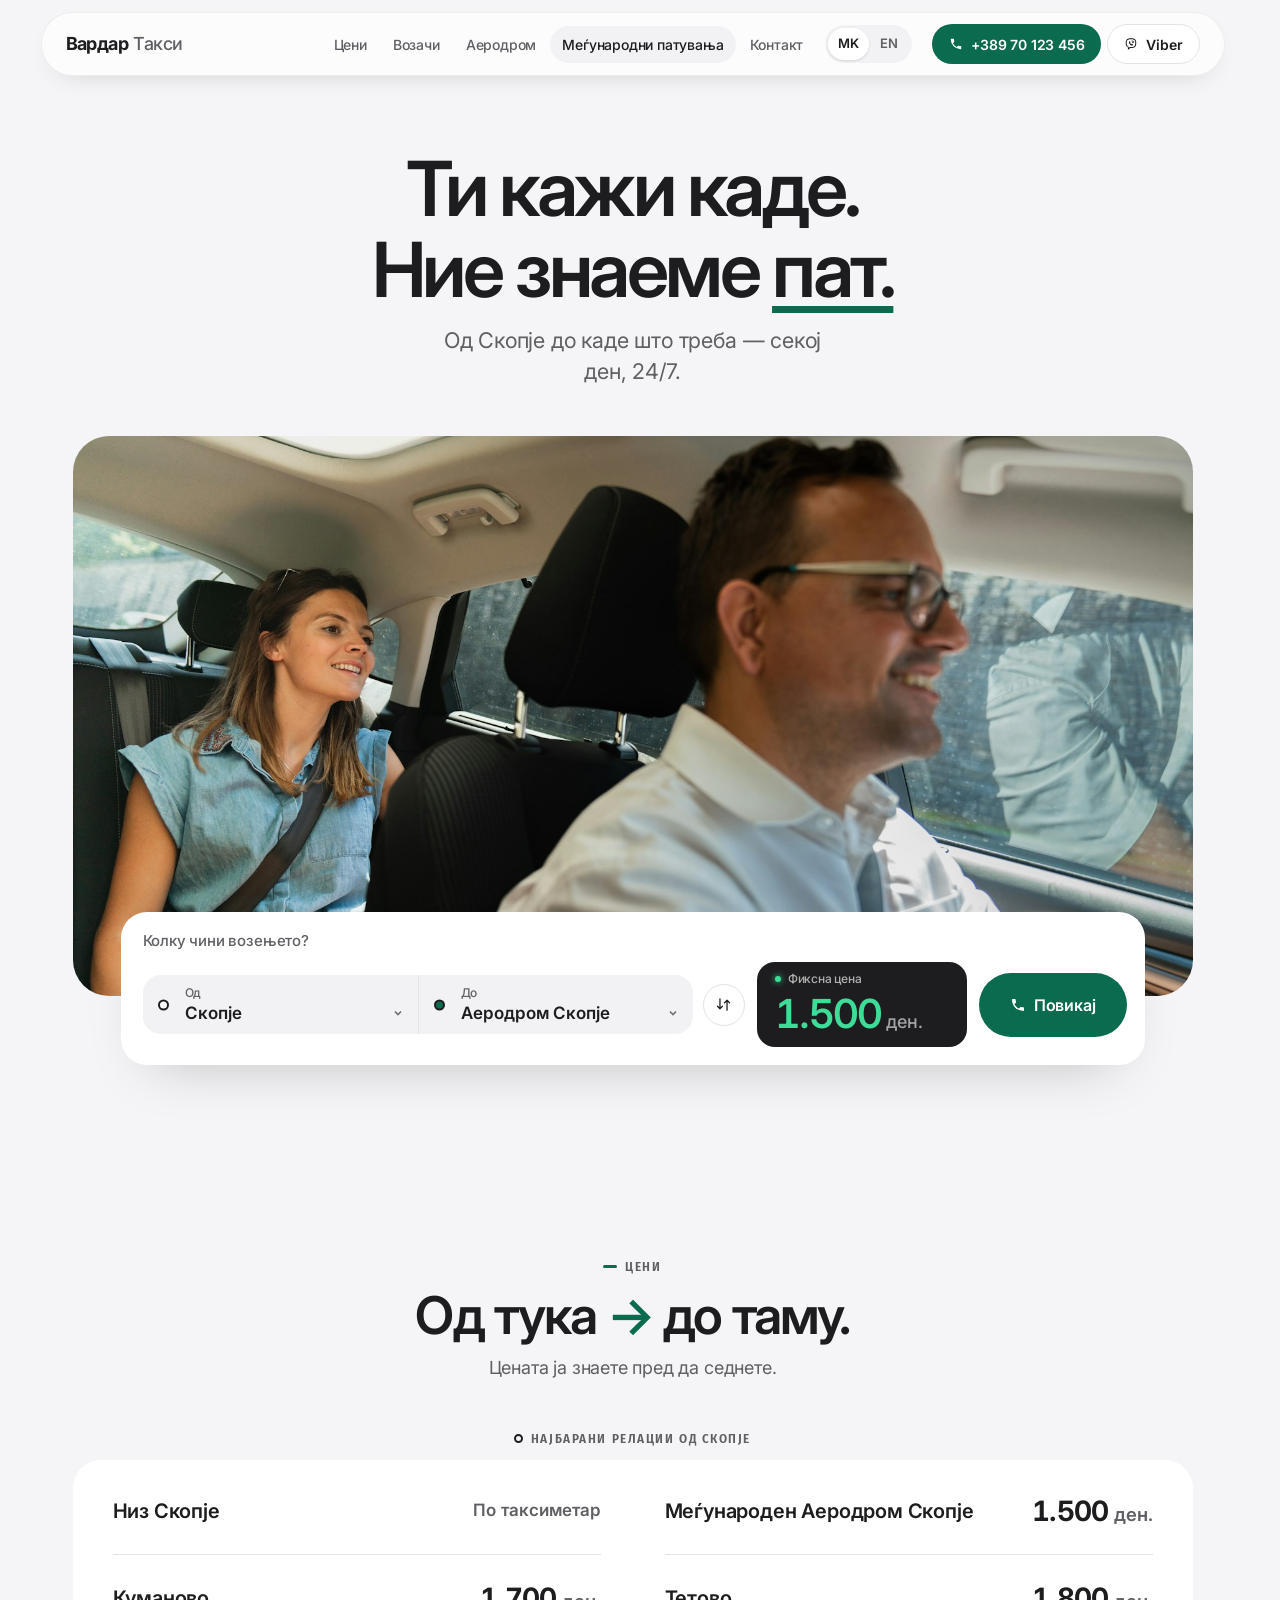
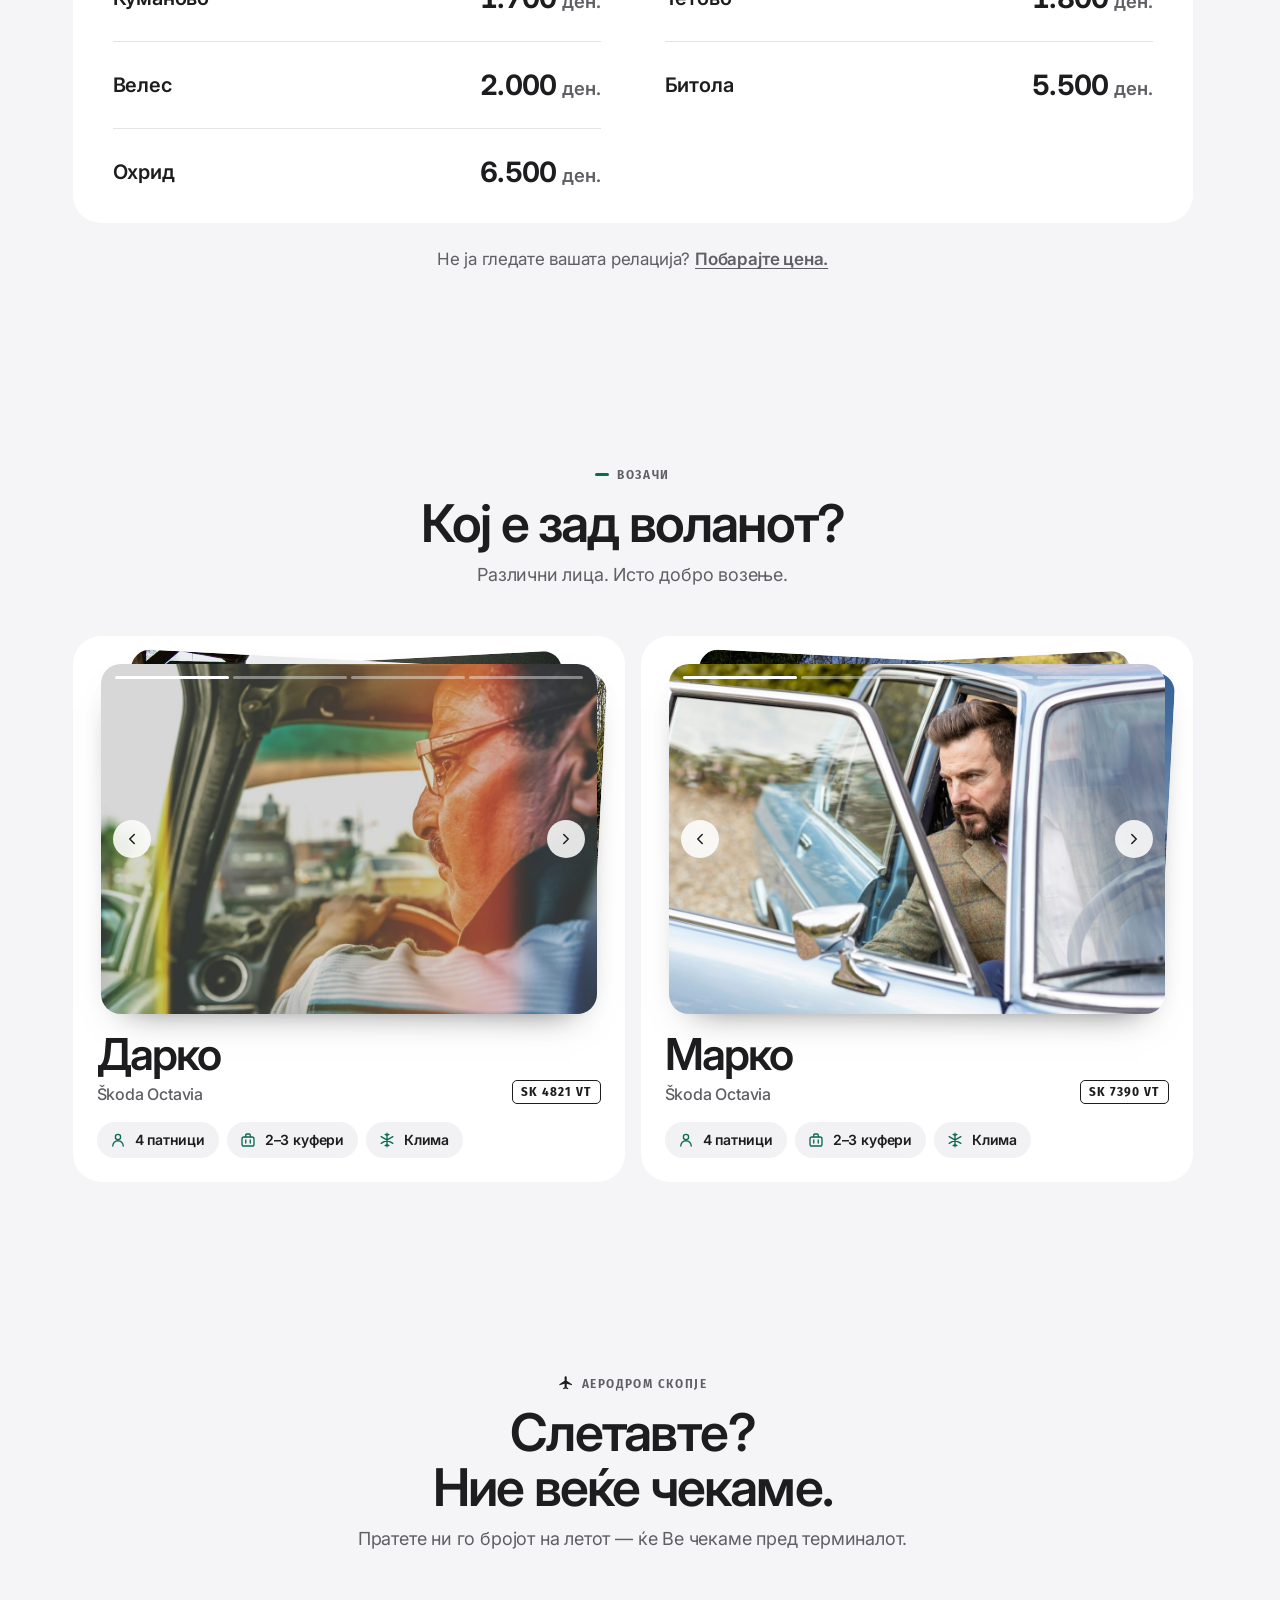
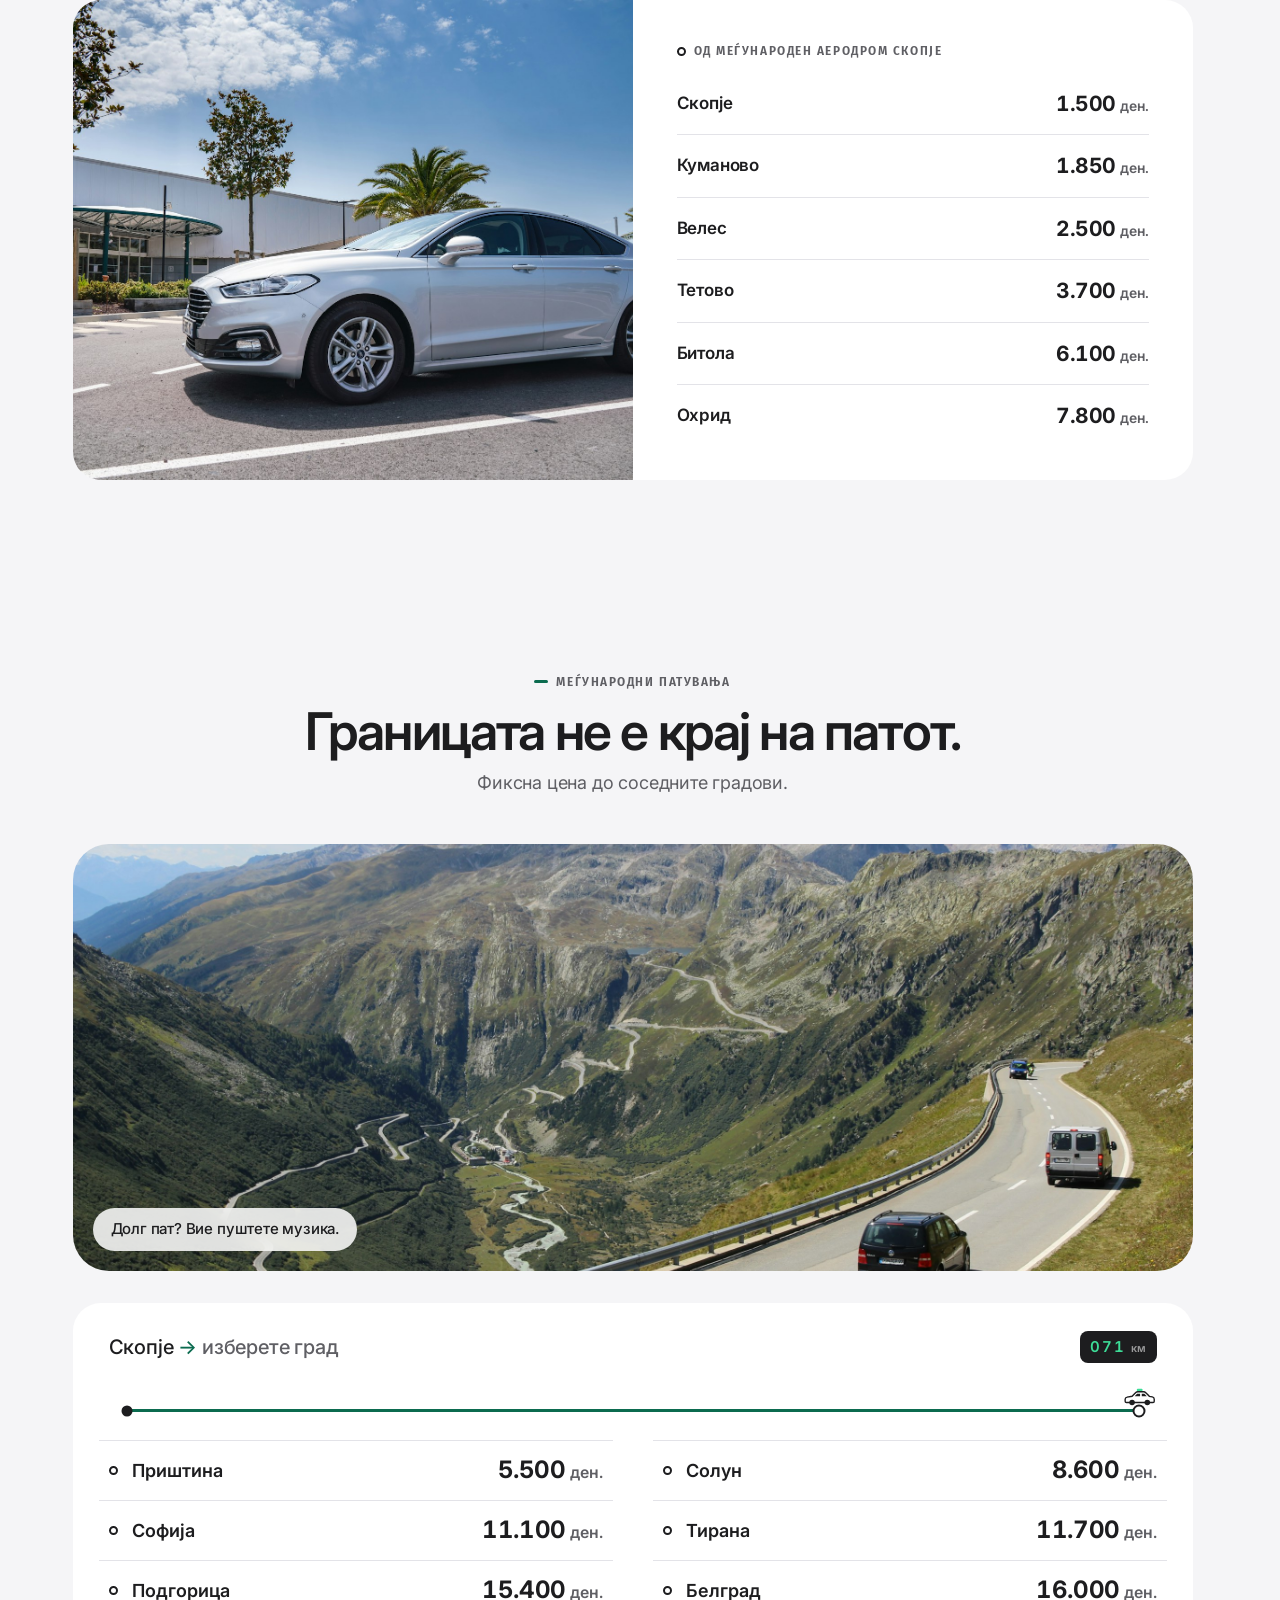
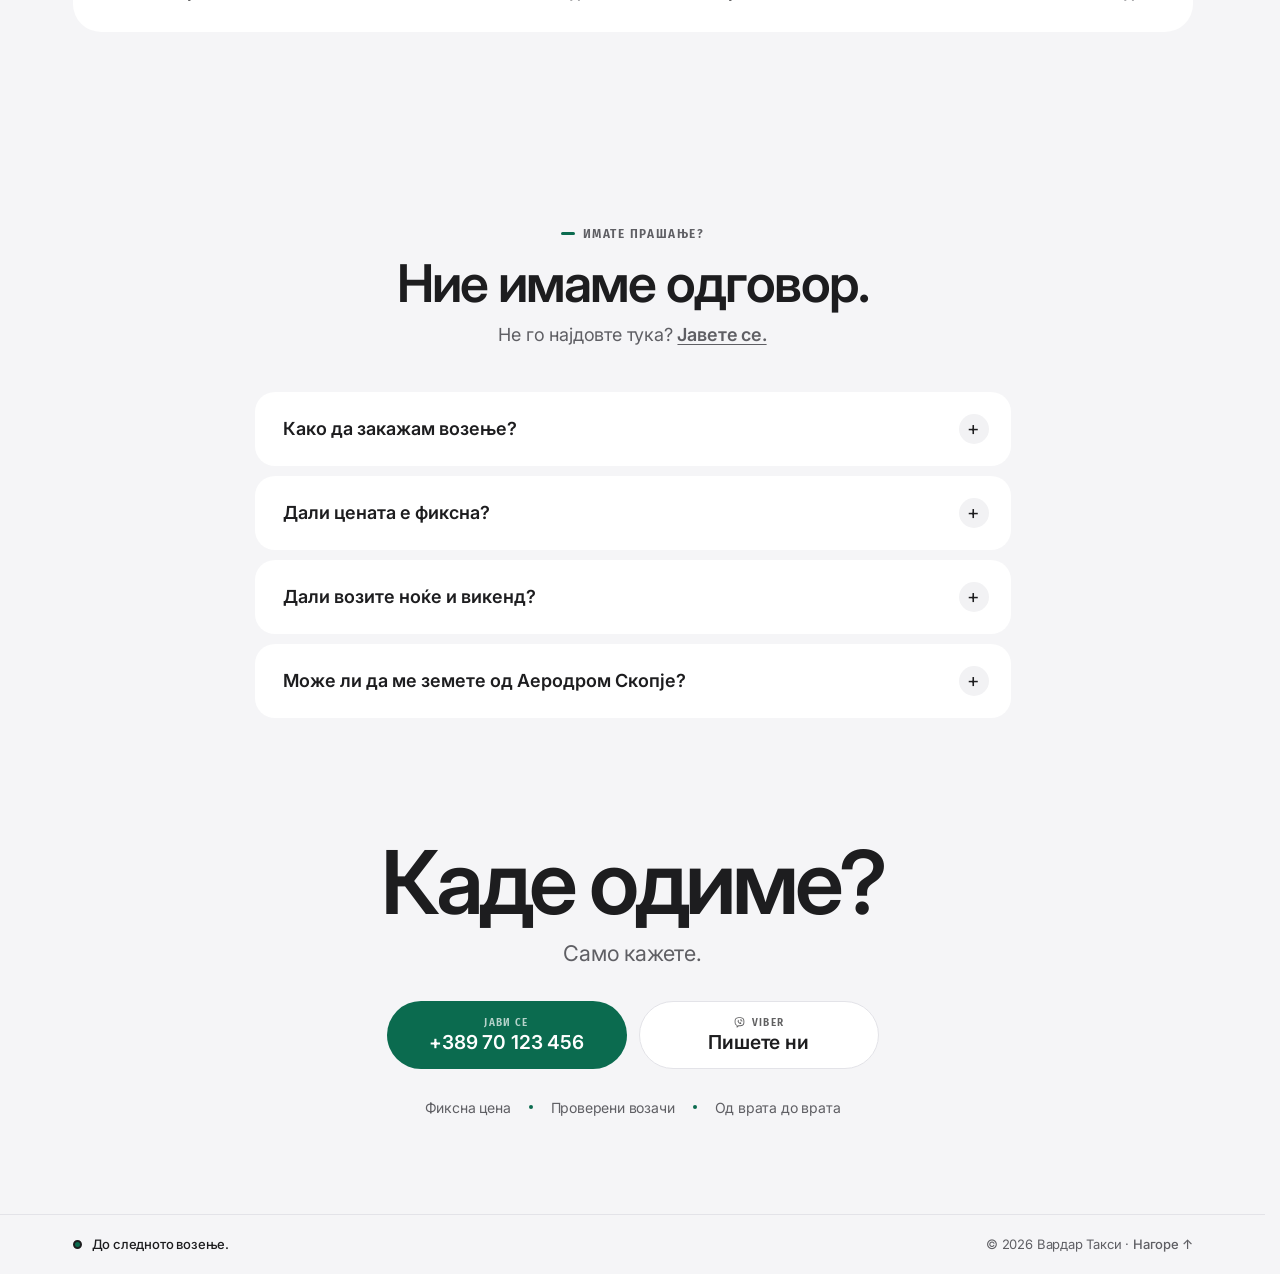
==== commit f77f19ff: "fix: driver box padding" ====
--- a/index.html
+++ b/index.html
@@ -226,7 +226,7 @@
   <footer class="footer">
     <div class="container footer__inner">
       <p class="footer__end"><span data-i18n="footer.end">До следното возење.</span></p>
-      <p>© <span id="year">2026</span> <span data-site-name>Вардар Такси</span> · <a class="footer__top" href="#pocetna" data-i18n="footer.top">Нагоре ↑</a></p>
+      <p class="footer__meta"><span>© <span id="year">2026</span> <span data-site-name>Вардар Такси</span></span><span class="footer__sep" aria-hidden="true"> · </span><a class="footer__top" href="#pocetna" data-i18n="footer.top">Нагоре ↑</a></p>
     </div>
   </footer>
 
--- a/css/style.css
+++ b/css/style.css
@@ -33,6 +33,9 @@
   scroll-behavior: smooth;
   scroll-padding-top: calc(var(--header-h) + 28px);
   -webkit-text-size-adjust: 100%;
+  text-size-adjust: 100%;
+  overflow-x: hidden;
+  scrollbar-gutter: stable;
 }
 
 body {
@@ -44,7 +47,11 @@
   line-height: 1.5;
   letter-spacing: -0.011em;
   -webkit-font-smoothing: antialiased;
-}
+  -webkit-tap-highlight-color: transparent;
+  overflow-x: clip;
+}
+
+a, button, select, label { touch-action: manipulation; }
 
 img { display: block; max-width: 100%; height: auto; }
 h1, h2, h3, h4, p, ul, ol, figure { margin: 0; }
@@ -592,11 +599,10 @@
 }
 
 
-.drivers { display: grid; gap: 16px; }
+.drivers { display: grid; grid-template-columns: minmax(0, 1fr); gap: 16px; }
 
 .driver {
-  display: flex;
-  flex-direction: column;
+  min-width: 0;
   padding: 12px 12px 20px;
   border-radius: var(--radius);
   background: var(--panel);
@@ -604,7 +610,8 @@
 
 .deck {
   position: relative;
-  aspect-ratio: 4 / 3;
+  height: 0;
+  padding-top: 66.667%; /* 3:2 — padding instead of aspect-ratio, which older iOS Safari mis-sizes */
   margin: 14px 14px 0;
   border-radius: 20px;
   cursor: zoom-in;
@@ -616,7 +623,7 @@
 
 .deck__card {
   position: absolute;
-  inset: 0;
+  top: 0; right: 0; bottom: 0; left: 0;
   z-index: 0;
   border-radius: 20px;
   box-shadow: 0 18px 36px -24px rgba(0, 0, 0, 0.5);
@@ -688,7 +695,7 @@
 .driver__specs svg { flex: none; width: 18px; height: 18px; fill: none; stroke: var(--accent); stroke-width: 1.8; stroke-linecap: round; stroke-linejoin: round; }
 
 @media (min-width: 820px) {
-  .drivers { grid-template-columns: 1fr 1fr; }
+  .drivers { grid-template-columns: repeat(2, minmax(0, 1fr)); }
   .driver { padding: 14px 14px 24px; }
   .driver__id { margin-inline: 10px; }
   .driver__specs { margin-inline: 10px; }
@@ -772,7 +779,7 @@
 }
 .trip__trail {
   position: absolute;
-  inset: 0 auto 0 0;
+  top: 0; bottom: 0; left: 0;
   width: calc(var(--pos) * 100%);
   border-radius: 3px;
   background: var(--accent);
@@ -857,7 +864,6 @@
 .route[aria-pressed="true"]::before { border-color: var(--accent); background: var(--accent); }
 .route__place { display: flex; flex-wrap: wrap; align-items: baseline; gap: 2px 10px; }
 .route__city { font-size: 1.0625rem; font-weight: 600; }
-.route__km { color: var(--ink-2); font-size: 0.8125rem; font-variant-numeric: tabular-nums; white-space: nowrap; }
 
 .route__fare { display: flex; flex-wrap: wrap; justify-content: flex-end; align-items: baseline; gap: 2px 8px; }
 .route__price { font-size: 1.3125rem; font-weight: 700; letter-spacing: -0.02em; line-height: 1.1; font-variant-numeric: tabular-nums; white-space: nowrap; }
@@ -953,8 +959,19 @@
 .trust span + span::before { content: ''; width: 4px; height: 4px; border-radius: 50%; background: var(--accent); }
 
 @media (max-width: 479px) {
-  .trust { flex-direction: column; gap: 4px; }
-  .trust span + span::before { display: none; }
+  .trust {
+    display: grid;
+    grid-template-columns: repeat(3, minmax(0, 1fr));
+    gap: 12px;
+    width: 100%;
+    max-width: 360px;
+    font-size: 0.8125rem;
+    line-height: 1.3;
+    text-align: center;
+  }
+  .trust span { flex-direction: column; justify-content: flex-start; gap: 8px; }
+  .trust span::before,
+  .trust span + span::before { content: ''; width: 4px; height: 4px; border-radius: 50%; background: var(--accent); }
 }
 
 
@@ -963,6 +980,11 @@
 .footer__end { display: flex; align-items: center; gap: 10px; color: var(--ink); font-weight: 500; }
 .footer__end::before { content: ''; width: 9px; height: 9px; border: 2px solid var(--ink); border-radius: 50%; background: var(--accent); }
 .footer__top { font-weight: 500; text-decoration: none; }
+
+@media (max-width: 559px) {
+  .footer__meta { display: flex; justify-content: space-between; align-items: center; width: 100%; }
+  .footer__sep { display: none; }
+}
 .footer__top:hover { color: var(--ink); }
 
 
@@ -972,11 +994,12 @@
 body.is-switching .nav,
 body.is-switching .header__actions .btn { opacity: 0; }
 
-body.no-scroll { overflow: hidden; }
+html.no-scroll { overflow: hidden; }
+.lightbox { overscroll-behavior: contain; }
 
 .lightbox {
   position: fixed;
-  inset: 0;
+  top: 0; right: 0; bottom: 0; left: 0;
   z-index: 100;
   display: grid;
   place-items: center;
@@ -990,6 +1013,7 @@
 
 .lightbox__img {
   width: auto;
+  max-width: calc(100vw - 32px);
   max-width: min(1400px, calc(100vw - 32px));
   max-height: calc(100vh - 144px);
   max-height: calc(100dvh - 144px);
@@ -1033,7 +1057,7 @@
 
 @media (min-width: 720px) {
   .lightbox { padding: 72px 96px; }
-  .lightbox__img { max-width: min(1400px, calc(100vw - 192px)); }
+  .lightbox__img { max-width: calc(100vw - 192px); max-width: min(1400px, calc(100vw - 192px)); }
   .lightbox__close { top: 20px; right: 20px; }
   .lightbox__prev, .lightbox__next { bottom: auto; top: calc(50% - 22px); }
   .lightbox__prev { left: 24px; }
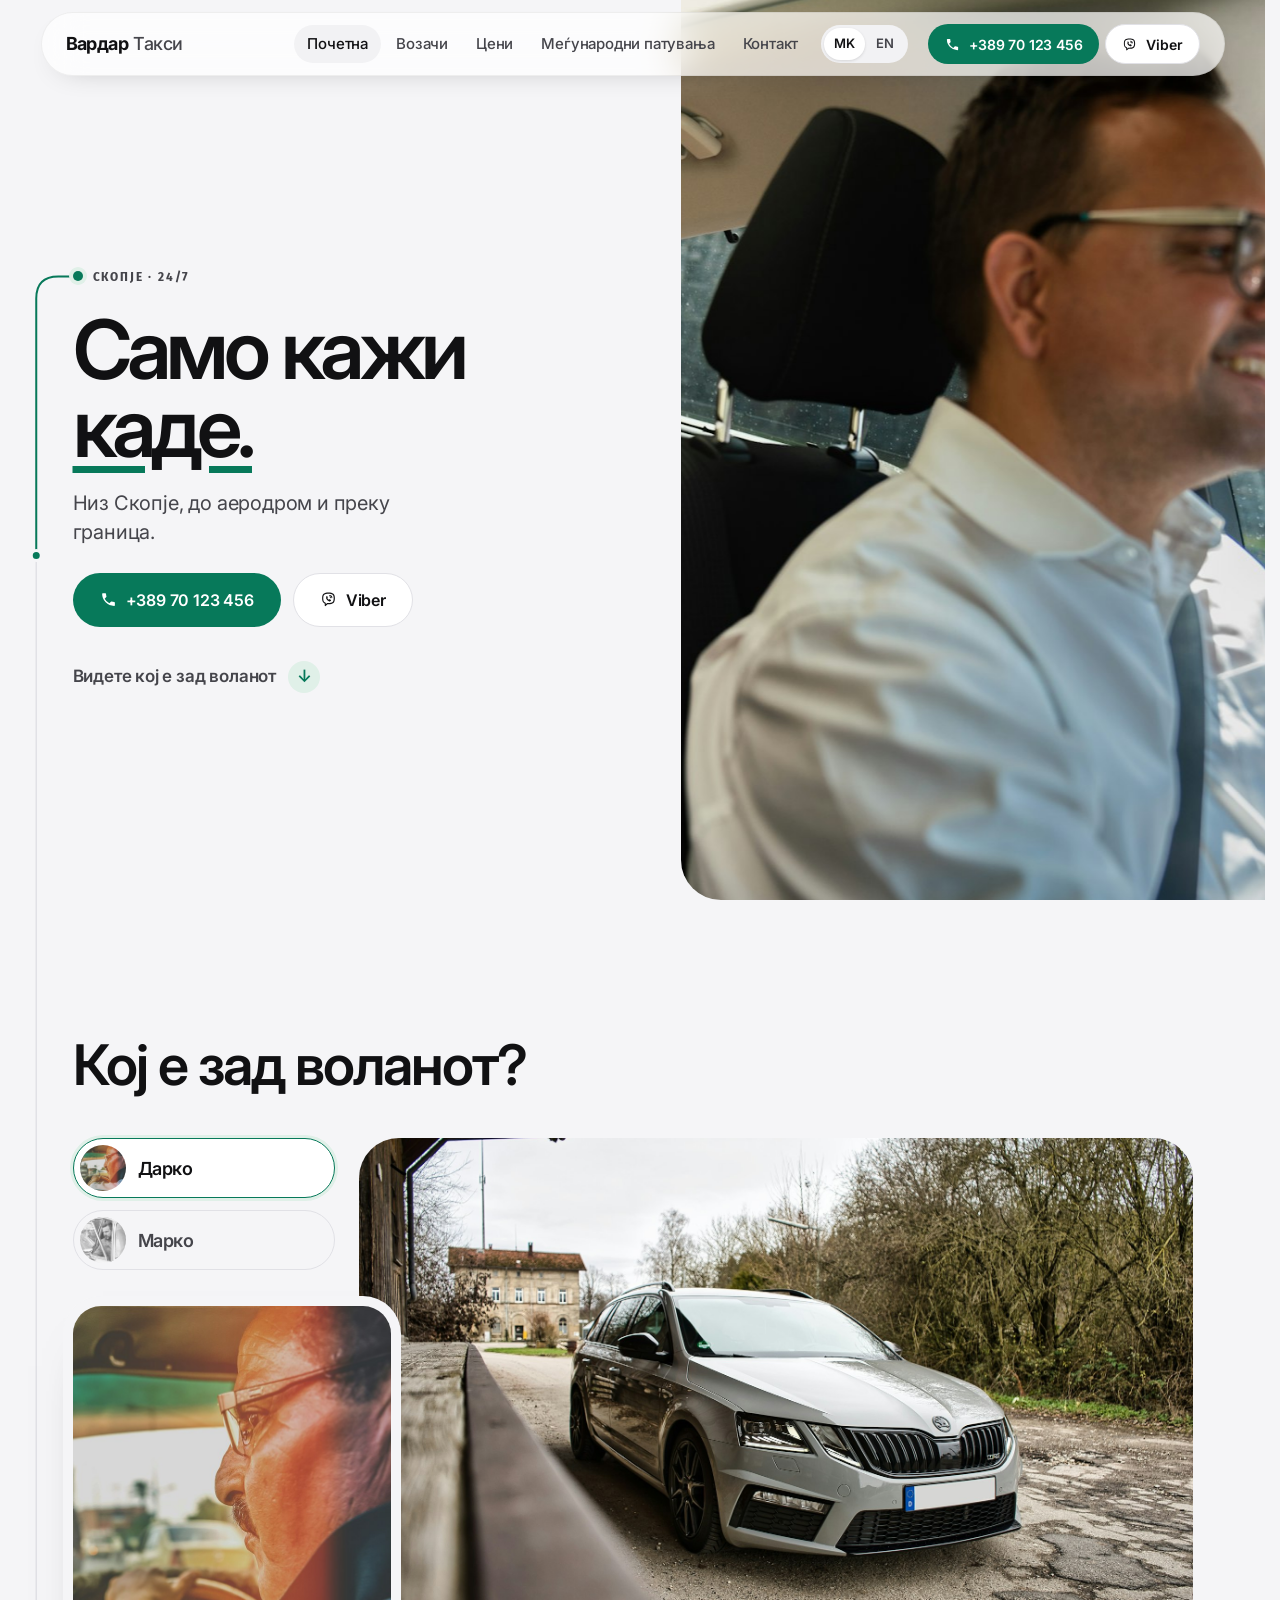
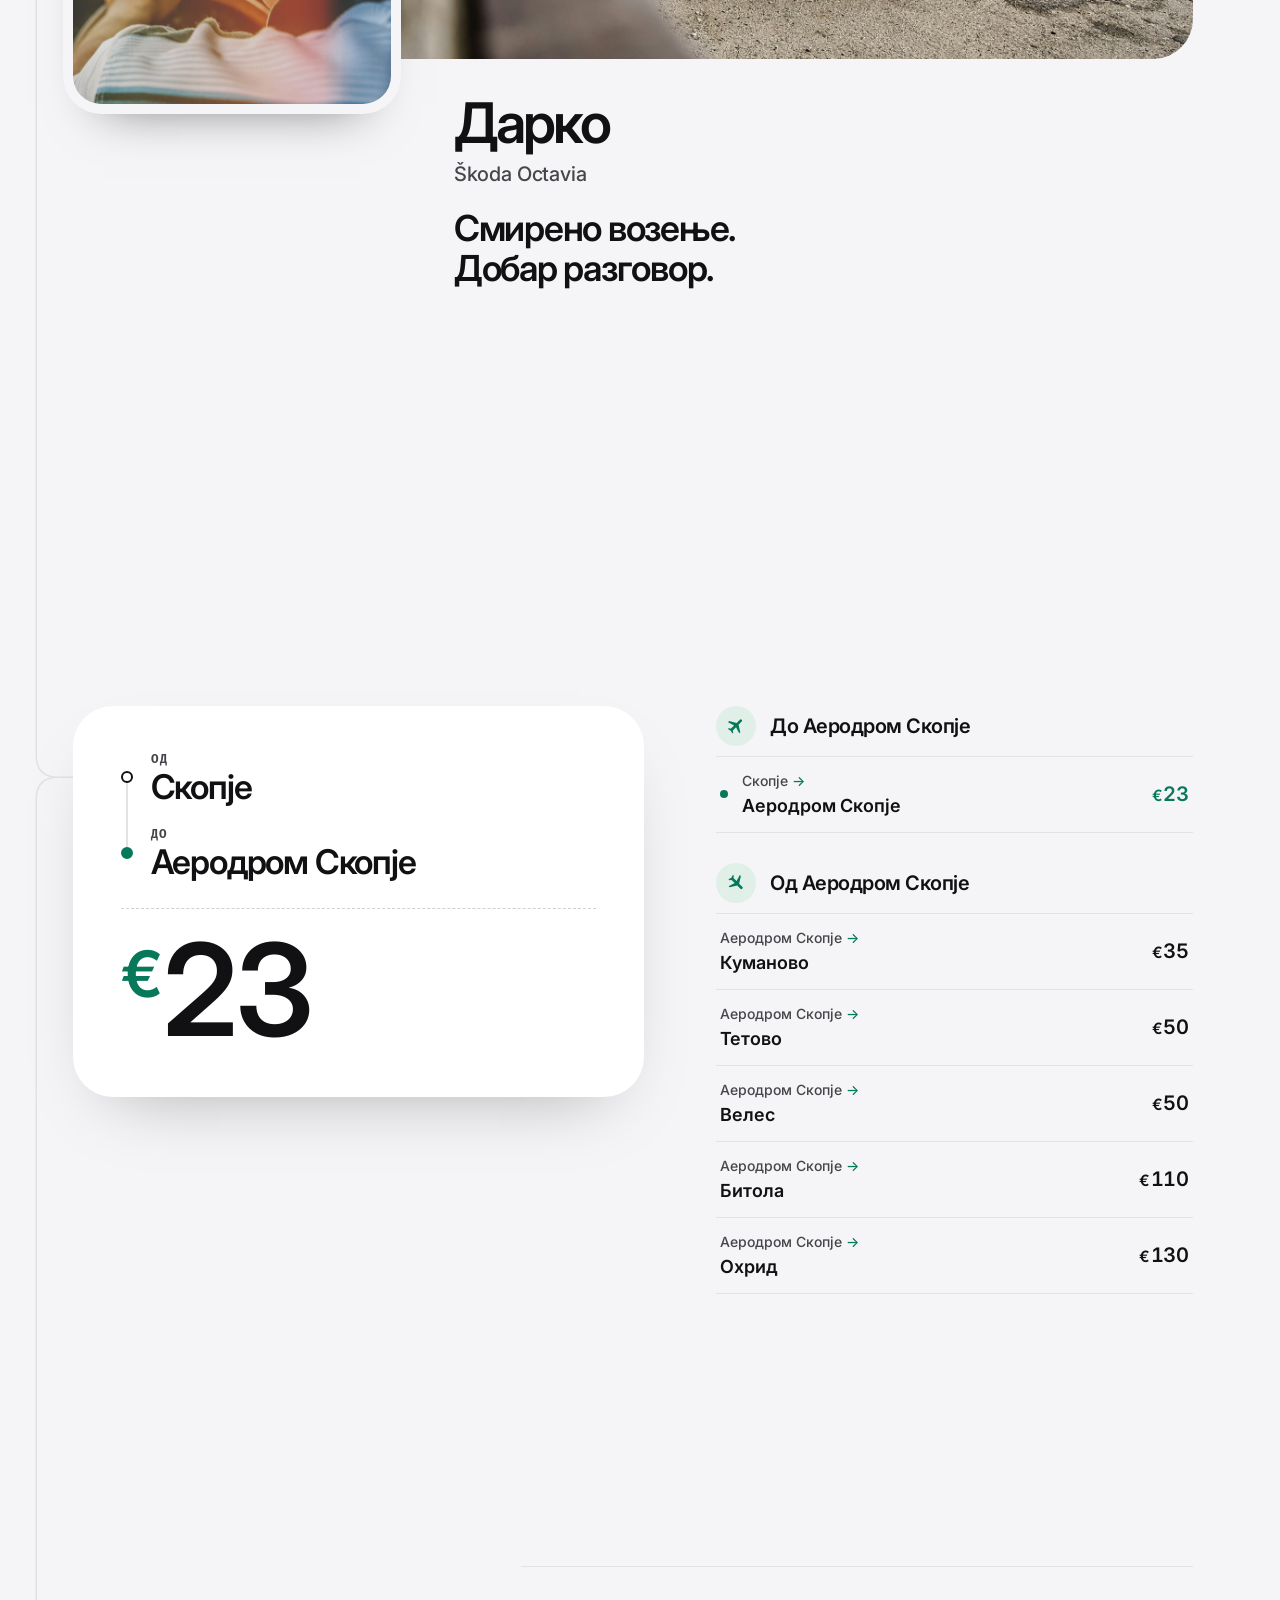
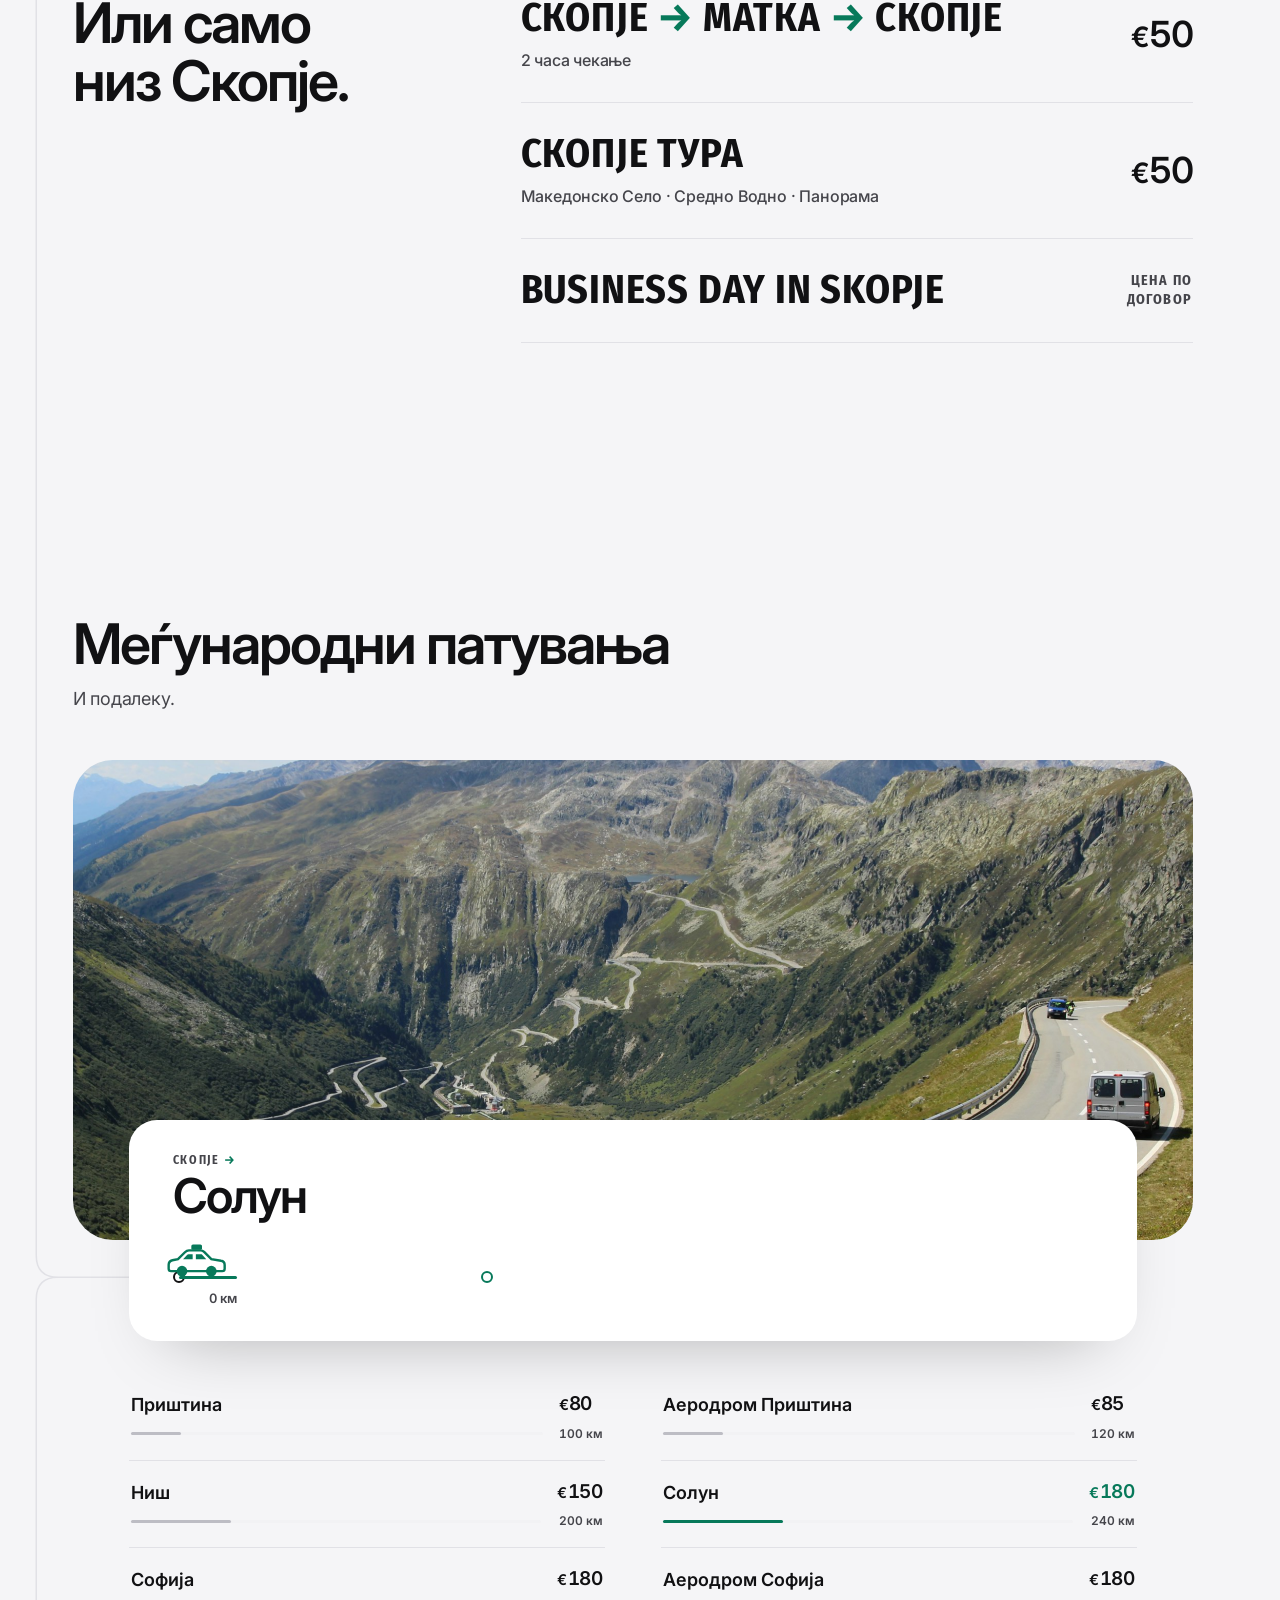
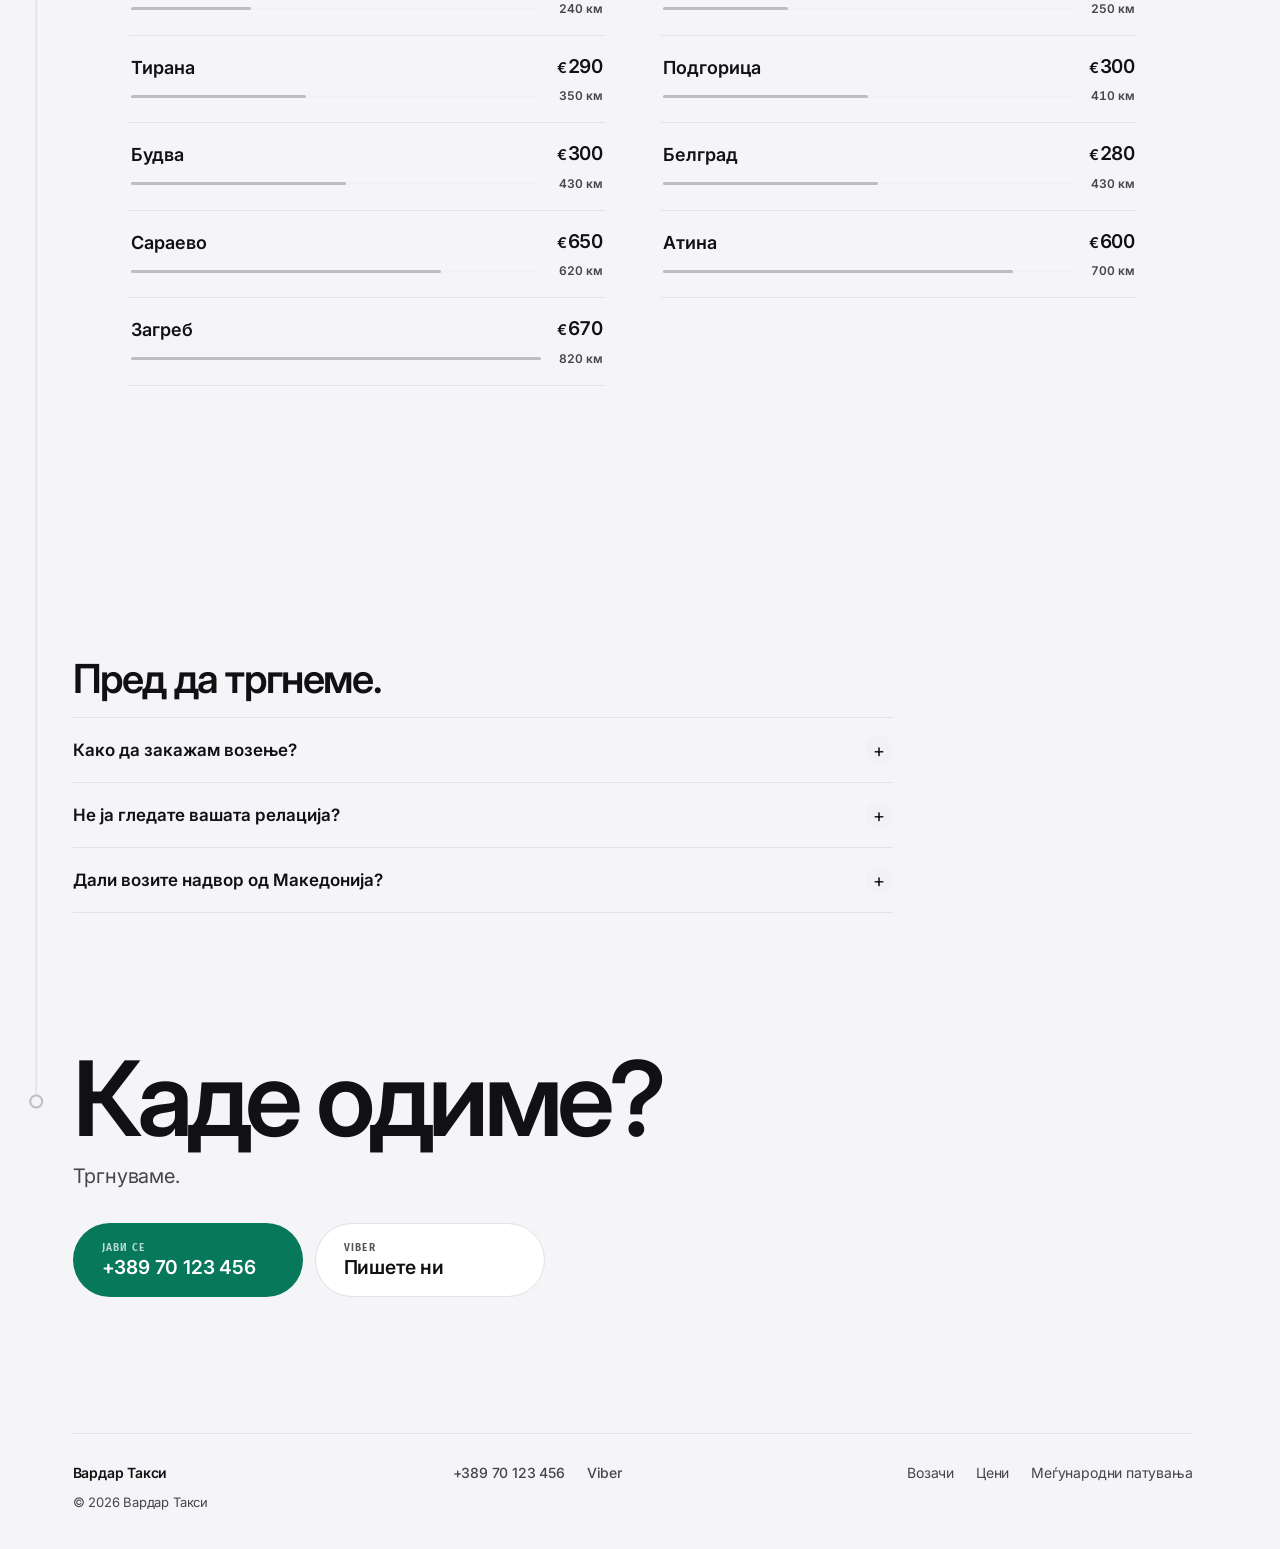
==== commit 6a1509c3: "feat: price list" ====
--- a/index.html
+++ b/index.html
@@ -3,11 +3,11 @@
 <head>
   <meta charset="UTF-8" />
   <meta name="viewport" content="width=device-width, initial-scale=1" />
-  <title>Вардар Такси — Ти кажи каде. Ние знаеме пат.</title>
-  <meta name="description" content="Такси низ Скопје, низ Македонија и преку граница. Јасни цени, двајца возачи." />
+  <title>Вардар Такси — Само кажи каде.</title>
+  <meta name="description" content="Такси низ Скопје, трансфери до Аеродром Скопје и меѓународни патувања. Јасни цени, двајца возачи." />
   <meta name="theme-color" content="#F5F5F7" />
   <meta property="og:title" content="Вардар Такси" />
-  <meta property="og:description" content="Ти кажи каде. Ние знаеме пат." />
+  <meta property="og:description" content="Само кажи каде." />
   <meta property="og:image" content="assets/images/hero.jpg" />
   <link rel="icon" href="assets/icons/favicon.svg" type="image/svg+xml" />
   <link rel="preconnect" href="https://fonts.googleapis.com" />
@@ -26,9 +26,9 @@
       </a>
 
       <nav class="nav" id="nav">
+        <a href="#pocetna" data-i18n="nav.home">Почетна</a>
+        <a href="#vozaci" data-i18n="nav.drivers">Возачи</a>
         <a href="#ceni" data-i18n="nav.prices">Цени</a>
-        <a href="#vozaci" data-i18n="nav.drivers">Возачи</a>
-        <a href="#aerodrom" data-i18n="nav.airport">Аеродром</a>
         <a href="#patuvanja" data-i18n="nav.trips">Меѓународни патувања</a>
         <a href="#kontakt" data-i18n="nav.contact">Контакт</a>
         <div class="lang-switch" role="group" data-i18n-aria="lang.label" aria-label="Јазик" data-active="mk">
@@ -43,7 +43,7 @@
           <span class="header__btn-text" data-phone>+389 70 123 456</span>
         </a>
         <a class="btn btn--light btn--sm header__btn" data-viber href="#kontakt">
-          <svg class="btn__icon" viewBox="0 0 24 24" aria-hidden="true"><path fill-rule="evenodd" d="M12 2.2c-2.9 0-5.3.4-6.9 1.8C3.6 5.3 3 7.3 3 10.4c0 3 .6 5 2.1 6.3.5.4 1 .7 1.6 1v3.1c0 .6.7.9 1.2.5l2.8-2.5h1.3c2.9 0 5.3-.4 6.9-1.8 1.5-1.3 2.1-3.3 2.1-6.6 0-3.1-.6-5.1-2.1-6.4C17.3 2.6 14.9 2.2 12 2.2zm0 1.7c2.8 0 4.6.4 5.8 1.4 1 .9 1.5 2.4 1.5 5.1 0 2.8-.5 4.4-1.5 5.3-1.2 1-3 1.4-5.8 1.4h-2l-1.8 1.6v-2l-.6-.2c-.6-.2-1.1-.5-1.5-.8-1-.9-1.5-2.4-1.5-5.3 0-2.7.5-4.2 1.5-5.1C7.4 4.3 9.2 3.9 12 3.9z"/><path d="M9 7.1c.3-.2.7-.2.9.1l1 1.4c.2.3.2.7-.1 1l-.5.4c.4 1 1.2 1.9 2.2 2.3l.4-.5c.3-.3.7-.3 1-.1l1.4 1c.3.2.4.6.1.9l-.4.6c-.5.6-1.3.8-2 .5-2-.8-3.6-2.4-4.4-4.4-.3-.7-.1-1.5.5-2zM12.9 6.4a.6.6 0 0 1 .6-.6 4 4 0 0 1 3.9 3.9.6.6 0 0 1-1.2 0 2.8 2.8 0 0 0-2.7-2.7.6.6 0 0 1-.6-.6zm.4 1.8a.6.6 0 0 1 .7-.5 2 2 0 0 1 1.7 1.7.6.6 0 1 1-1.2.2.8.8 0 0 0-.7-.7.6.6 0 0 1-.5-.7z"/></svg>
+          <svg viewBox="0 0 24 24" aria-hidden="true"><path fill-rule="evenodd" d="M12 2.2c-2.9 0-5.3.4-6.9 1.8C3.6 5.3 3 7.3 3 10.4c0 3 .6 5 2.1 6.3.5.4 1 .7 1.6 1v3.1c0 .6.7.9 1.2.5l2.8-2.5h1.3c2.9 0 5.3-.4 6.9-1.8 1.5-1.3 2.1-3.3 2.1-6.6 0-3.1-.6-5.1-2.1-6.4C17.3 2.6 14.9 2.2 12 2.2zm0 1.7c2.8 0 4.6.4 5.8 1.4 1 .9 1.5 2.4 1.5 5.1 0 2.8-.5 4.4-1.5 5.3-1.2 1-3 1.4-5.8 1.4h-2l-1.8 1.6v-2l-.6-.2c-.6-.2-1.1-.5-1.5-.8-1-.9-1.5-2.4-1.5-5.3 0-2.7.5-4.2 1.5-5.1C7.4 4.3 9.2 3.9 12 3.9z"/><path d="M9 7.1c.3-.2.7-.2.9.1l1 1.4c.2.3.2.7-.1 1l-.5.4c.4 1 1.2 1.9 2.2 2.3l.4-.5c.3-.3.7-.3 1-.1l1.4 1c.3.2.4.6.1.9l-.4.6c-.5.6-1.3.8-2 .5-2-.8-3.6-2.4-4.4-4.4-.3-.7-.1-1.5.5-2zM12.9 6.4a.6.6 0 0 1 .6-.6 4 4 0 0 1 3.9 3.9.6.6 0 0 1-1.2 0 2.8 2.8 0 0 0-2.7-2.7.6.6 0 0 1-.6-.6zm.4 1.8a.6.6 0 0 1 .7-.5 2 2 0 0 1 1.7 1.7.6.6 0 1 1-1.2.2.8.8 0 0 0-.7-.7.6.6 0 0 1-.5-.7z"/></svg>
           <span class="header__btn-text">Viber</span>
         </a>
         <button class="menu-btn" id="menuBtn" type="button" aria-expanded="false" aria-controls="nav">
@@ -56,167 +56,164 @@
 
   <main id="main">
 
+    <svg class="thread" id="thread" aria-hidden="true" hidden>
+      <path class="thread__base" id="threadBase" />
+      <path class="thread__drawn" id="threadDrawn" />
+      <circle class="thread__end" id="threadEnd" r="6" />
+      <circle class="thread__head" id="threadHead" r="5" />
+    </svg>
+
     <section class="hero" id="pocetna">
-      <div class="container">
-        <div>
-          <h1 data-i18n="hero.title">Ти кажи каде.<br>Ние знаеме <span class="marker">пат.</span></h1>
-          <p class="lead" data-i18n="hero.lead">Од Скопје до каде што треба — секој ден, 24/7.</p>
-        </div>
-
-        <div class="hero__stage">
-          <figure class="hero__photo photo">
-            <img src="assets/images/hero.jpg" alt="Насмеан возач и патничка во автомобил" data-i18n-alt="hero.alt" width="1800" height="1201" />
-          </figure>
-          <div class="fare" id="fare">
-            <p class="fare__title" data-i18n="fare.title">Колку чини возењето?</p>
-            <div class="fare__route">
-              <div class="fare__fields">
-                <div class="fare__stop">
-                  <label for="fareFrom" data-i18n="fare.from">Од</label>
-                  <select id="fareFrom"></select>
-                </div>
-                <div class="fare__stop">
-                  <label for="fareTo" data-i18n="fare.to">До</label>
-                  <select id="fareTo"></select>
-                </div>
-              </div>
-              <button class="fare__swap" id="fareSwap" type="button" data-i18n-aria="fare.swap" aria-label="Замени ги правците"><svg viewBox="0 0 24 24" aria-hidden="true"><path d="M7 4v14M3.5 14.5 7 18l3.5-3.5M17 20V6m3.5 3.5L17 6l-3.5 3.5"/></svg></button>
+      <div class="hero__inner">
+        <div class="hero__text">
+          <p class="hero__here"><span class="hero__dot" data-thread></span><span data-i18n="hero.here">Скопје · 24/7</span></p>
+          <h1 data-reveal data-i18n="hero.title">Само кажи<br><span class="marker">каде.</span></h1>
+          <p class="lead hero__lead" data-reveal data-i18n="hero.lead">Низ Скопје, до аеродром и преку граница.</p>
+          <div class="btn-row hero__actions" data-reveal>
+            <a class="btn btn--go" data-call href="#kontakt">
+              <svg viewBox="0 0 24 24" aria-hidden="true"><path d="M6.6 10.8a15.1 15.1 0 0 0 6.6 6.6l2.2-2.2a1 1 0 0 1 1-.25 11.4 11.4 0 0 0 3.6.57 1 1 0 0 1 1 1V20a1 1 0 0 1-1 1A17 17 0 0 1 3 4a1 1 0 0 1 1-1h3.5a1 1 0 0 1 1 1c0 1.25.2 2.45.57 3.57a1 1 0 0 1-.25 1z"/></svg>
+              <span data-phone>+389 70 123 456</span>
+            </a>
+            <a class="btn btn--light" data-viber href="#kontakt">
+              <svg viewBox="0 0 24 24" aria-hidden="true"><path fill-rule="evenodd" d="M12 2.2c-2.9 0-5.3.4-6.9 1.8C3.6 5.3 3 7.3 3 10.4c0 3 .6 5 2.1 6.3.5.4 1 .7 1.6 1v3.1c0 .6.7.9 1.2.5l2.8-2.5h1.3c2.9 0 5.3-.4 6.9-1.8 1.5-1.3 2.1-3.3 2.1-6.6 0-3.1-.6-5.1-2.1-6.4C17.3 2.6 14.9 2.2 12 2.2zm0 1.7c2.8 0 4.6.4 5.8 1.4 1 .9 1.5 2.4 1.5 5.1 0 2.8-.5 4.4-1.5 5.3-1.2 1-3 1.4-5.8 1.4h-2l-1.8 1.6v-2l-.6-.2c-.6-.2-1.1-.5-1.5-.8-1-.9-1.5-2.4-1.5-5.3 0-2.7.5-4.2 1.5-5.1C7.4 4.3 9.2 3.9 12 3.9z"/><path d="M9 7.1c.3-.2.7-.2.9.1l1 1.4c.2.3.2.7-.1 1l-.5.4c.4 1 1.2 1.9 2.2 2.3l.4-.5c.3-.3.7-.3 1-.1l1.4 1c.3.2.4.6.1.9l-.4.6c-.5.6-1.3.8-2 .5-2-.8-3.6-2.4-4.4-4.4-.3-.7-.1-1.5.5-2zM12.9 6.4a.6.6 0 0 1 .6-.6 4 4 0 0 1 3.9 3.9.6.6 0 0 1-1.2 0 2.8 2.8 0 0 0-2.7-2.7.6.6 0 0 1-.6-.6zm.4 1.8a.6.6 0 0 1 .7-.5 2 2 0 0 1 1.7 1.7.6.6 0 1 1-1.2.2.8.8 0 0 0-.7-.7.6.6 0 0 1-.5-.7z"/></svg>
+              <span>Viber</span>
+            </a>
+          </div>
+          <a class="hero__next" href="#vozaci" data-reveal><span data-i18n="hero.next">Видете кој е зад воланот</span><span class="hero__arrow" aria-hidden="true">↓</span></a>
+        </div>
+
+        <figure class="hero__photo photo">
+          <div class="hero__zoom">
+            <img src="assets/images/hero.jpg" data-parallax alt="Насмеан возач и патничка во автомобил" data-i18n-alt="hero.alt" width="1800" height="1201" fetchpriority="high" />
+          </div>
+        </figure>
+      </div>
+    </section>
+
+    <section class="section" id="vozaci">
+      <div class="container stage is-first" id="stage">
+        <div class="stage__head">
+          <h2 data-reveal data-i18n="drivers.title">Кој е зад воланот?</h2>
+          <div class="stage__names" id="driverNames" data-reveal role="group" data-i18n-aria="drivers.pick" aria-label="Изберете возач"></div>
+        </div>
+        <figure class="stage__car photo"><img id="carImg" alt="" width="1800" height="1200" loading="lazy" /></figure>
+        <figure class="stage__portrait photo"><img id="driverImg" alt="" width="1200" height="800" loading="lazy" /></figure>
+        <div class="stage__info" aria-live="polite">
+          <p class="stage__who" id="driverName"></p>
+          <p class="stage__model" id="carModel"></p>
+          <p class="stage__line" id="driverLine"></p>
+        </div>
+      </div>
+    </section>
+
+    <section class="section" id="ceni">
+      <div class="container pricing">
+        <div class="head" data-reveal>
+          <h2 data-i18n="prices.title">Од тука <span class="arrow">→</span> до таму.</h2>
+          <p class="head__lead" data-i18n="prices.lead">Трансфери до и од Аеродром Скопје.</p>
+        </div>
+
+        <div class="pricing__body">
+          <div class="slip" aria-live="polite">
+            <div class="slip__route">
+              <p class="slip__stop">
+                <span class="slip__dot" data-thread></span>
+                <span class="slip__label" data-i18n="fare.from">Од</span>
+                <span class="slip__place" id="fareFrom"></span>
+              </p>
+              <p class="slip__stop">
+                <span class="slip__dot slip__dot--to"></span>
+                <span class="slip__label" data-i18n="fare.to">До</span>
+                <span class="slip__place" id="fareTo"></span>
+              </p>
             </div>
-            <div class="fare__meter" aria-live="polite">
-              <p class="fare__note" id="fareNote">Фиксна цена</p>
-              <p class="fare__price" id="farePrice">1.500 ден.</p>
-            </div>
-            <a class="btn btn--go fare__call" data-call href="#kontakt">
-              <svg viewBox="0 0 24 24" aria-hidden="true"><path d="M6.6 10.8a15.1 15.1 0 0 0 6.6 6.6l2.2-2.2a1 1 0 0 1 1-.25 11.4 11.4 0 0 0 3.6.57 1 1 0 0 1 1 1V20a1 1 0 0 1-1 1A17 17 0 0 1 3 4a1 1 0 0 1 1-1h3.5a1 1 0 0 1 1 1c0 1.25.2 2.45.57 3.57a1 1 0 0 1-.25 1z"/></svg>
-              <span data-i18n="fare.call">Повикај</span>
-            </a>
-          </div>
-        </div>
-      </div>
-    </section>
-
-    <section class="section" id="ceni">
-      <div class="container">
-        <div class="section__head">
-          <div>
-            <p class="eyebrow" data-i18n="prices.label">Цени</p>
-            <h2 data-i18n="prices.title">Од тука <span class="arrow">→</span> до таму.</h2>
-          </div>
-          <p class="section__lead" data-i18n="prices.lead">Цената ја знаете пред да седнете.</p>
-        </div>
-        <p class="origin" data-i18n="prices.popular">Најбарани релации од Скопје</p>
-        <ul class="price-list price-list--columns" id="popularRoutes"></ul>
-        <p class="price-missing" data-i18n="prices.missing">Не ја гледате вашата релација? <a data-call href="#kontakt">Побарајте цена.</a></p>
-      </div>
-    </section>
-
-    <section class="section" id="vozaci">
-      <div class="container">
-        <div class="section__head">
-          <div>
-            <p class="eyebrow" data-i18n="drivers.label">Возачи</p>
-            <h2 data-i18n="drivers.title">Кој е зад воланот?</h2>
-          </div>
-          <p class="section__lead" data-i18n="drivers.lead">Различни лица. Исто добро возење.</p>
-        </div>
-        <div class="drivers" id="drivers"></div>
-      </div>
-    </section>
-
-    <section class="section" id="aerodrom">
-      <div class="container">
-        <div class="section__head">
-          <p class="eyebrow eyebrow--icon">
-            <svg viewBox="0 0 24 24" aria-hidden="true"><path d="M21 15.5v-1.8l-7.9-4.9V3.4a1.6 1.6 0 0 0-3.2 0v5.4L2 13.7v1.8l7.9-2.4v5.3l-2.2 1.6v1.5l3.8-1.1 3.8 1.1v-1.5l-2.2-1.6v-5.3z"/></svg>
-            <span data-i18n="airport.label">Аеродром Скопје</span>
-          </p>
-          <h2 data-i18n="airport.title">Слетавте?<br>Ние веќе чекаме.</h2>
-          <p class="section__lead" data-i18n="airport.lead">Пратете ни го бројот на летот — ќе Ве чекаме пред терминалот.</p>
-        </div>
-        <div class="airport">
-          <figure class="airport__photo photo">
-            <img src="assets/images/airport.jpg" alt="Автомобил пред аеродромски терминал" data-i18n-alt="airport.alt" width="1600" height="1067" loading="lazy" />
-          </figure>
-          <div class="airport__routes">
-            <p class="origin" data-i18n="airport.from">Од Меѓународен Аеродром Скопје</p>
-            <ul class="price-list" id="airportRoutes"></ul>
-          </div>
-        </div>
+            <p class="slip__price" id="farePrice"></p>
+          </div>
+
+          <ul class="fares" id="fareList"></ul>
+        </div>
+      </div>
+    </section>
+
+    <section class="section" id="turi">
+      <div class="container local">
+        <div class="head" data-reveal>
+          <h2 data-i18n="tours.title">Или само низ Скопје.</h2>
+        </div>
+        <ul class="tours" id="tours" data-reveal></ul>
       </div>
     </section>
 
     <section class="section" id="patuvanja">
-      <div class="container">
-        <div class="section__head">
-          <p class="eyebrow" data-i18n="trips.label">Меѓународни патувања</p>
-          <h2 data-i18n="trips.title">Границата не е крај на патот.</h2>
-          <p class="section__lead" data-i18n="trips.lead">Фиксна цена до соседните градови.</p>
-        </div>
-      </div>
-      <figure class="road">
-        <div class="photo road__photo">
-          <img src="assets/images/international.jpg" alt="Автомобил на планински пат" data-i18n-alt="trips.alt" width="2400" height="1600" loading="lazy" />
-        </div>
-        <figcaption class="road__caption" data-i18n="trips.caption">Долг пат? Вие пуштете музика.</figcaption>
-      </figure>
-      <div class="container">
-        <div class="trips" id="trips">
-          <div class="trip">
-            <div class="trip__head">
-              <p class="trip__route"><span data-i18n="trips.origin">Скопје</span> <span class="arrow">→</span> <strong id="tripTo"></strong></p>
-              <p class="trip__odo" id="tripOdo" aria-hidden="true"></p>
-            </div>
-            <div class="trip__road" id="tripRoad" aria-hidden="true"></div>
-          </div>
-          <ul class="routes" id="abroad"></ul>
-        </div>
-      </div>
-    </section>
-
-    <section class="section" id="prashanja">
+      <div class="container trips">
+        <div class="head" data-reveal>
+          <h2 data-i18n="trips.title">Меѓународни патувања</h2>
+          <p class="head__lead" data-i18n="trips.lead">И подалеку.</p>
+        </div>
+
+        <figure class="trips__photo photo">
+          <img src="assets/images/international.jpg" data-parallax alt="Автомобил на планински пат" data-i18n-alt="trips.alt" width="2400" height="1600" loading="lazy" />
+        </figure>
+
+        <div class="journey" id="journey" aria-live="polite">
+          <div class="journey__top">
+            <p class="journey__to"><span class="journey__from" id="tripFrom"></span><span id="tripTo"></span></p>
+            <p class="journey__price" id="tripPrice"></p>
+          </div>
+          <div class="track" id="track" aria-hidden="true">
+            <span class="track__start" data-thread></span>
+            <span class="track__line"></span>
+            <span class="track__end"></span>
+            <svg class="track__car" id="trackCar" viewBox="0 0 24 13">
+              <g transform="matrix(-1 0 0 1 24 0)">
+              <rect class="track__car-light" x="10.5" y="0.5" width="4" height="2" rx="0.6"/>
+              <path class="track__car-body" d="M2 9.6V8.2c0-.8.6-1.5 1.4-1.6L7 6l2.7-2.7c.4-.4.9-.6 1.4-.6h4.3c.6 0 1.1.3 1.5.7L19.5 6l2.1.4c.8.2 1.4.9 1.4 1.7v1.5c0 .5-.4.9-.9.9H2.9c-.5 0-.9-.4-.9-.9z"/>
+              <path class="track__car-window" d="M10.6 4.2h2.2V6H8.9zM14 4.2h1.5c.3 0 .5.1.7.3L17.6 6H14z"/>
+              <circle class="track__wheel" cx="7" cy="10.5" r="2"/>
+              <circle class="track__wheel" cx="18" cy="10.5" r="2"/>
+              </g>
+            </svg>
+            <span class="track__km" id="tripKm"></span>
+          </div>
+        </div>
+
+        <ul class="trips__list" id="abroad"></ul>
+      </div>
+    </section>
+
+    <section class="section section--tight" id="prashanja">
       <div class="container faq">
-        <div>
-          <p class="eyebrow" data-i18n="faq.label">Имате прашање?</p>
-          <h2 data-i18n="faq.title">Ние имаме одговор.</h2>
-          <p class="section__lead faq__lead" data-i18n="faq.lead">Не го најдовте тука? <a data-call href="#kontakt">Јавете се.</a></p>
-        </div>
-        <div class="faq__list">
+        <h2 class="faq__title" data-reveal data-i18n="faq.title">Пред да тргнеме.</h2>
+        <div class="faq__list" data-reveal>
           <div class="faq__item">
             <h3><button class="faq__q" type="button" aria-expanded="false" aria-controls="faq1" data-i18n="faq.q1">Како да закажам возење?</button></h3>
             <div class="faq__a" id="faq1" role="region"><div><p data-i18n="faq.a1">Јавете се или пишете ни на Viber. Кажете од каде, до каде и кога — ние го договараме останатото.</p></div></div>
           </div>
           <div class="faq__item">
-            <h3><button class="faq__q" type="button" aria-expanded="false" aria-controls="faq2" data-i18n="faq.q2">Дали цената е фиксна?</button></h3>
-            <div class="faq__a" id="faq2" role="region"><div><p data-i18n="faq.a2">За релациите на страницата — да, цената ја знаете пред да тргнете. Возењата низ Скопје се наплаќаат по таксиметар.</p></div></div>
+            <h3><button class="faq__q" type="button" aria-expanded="false" aria-controls="faq2" data-i18n="faq.q2">Не ја гледате вашата релација?</button></h3>
+            <div class="faq__a" id="faq2" role="region"><div><p data-i18n="faq.a2">Јавете се или пишете ни и ќе Ви кажеме цена.</p></div></div>
           </div>
           <div class="faq__item">
-            <h3><button class="faq__q" type="button" aria-expanded="false" aria-controls="faq3" data-i18n="faq.q3">Дали возите ноќе и викенд?</button></h3>
-            <div class="faq__a" id="faq3" role="region"><div><p data-i18n="faq.a3">Да, возиме секој ден, 0–24 ч. Рано наутро, доцна навечер и за празници.</p></div></div>
-          </div>
-          <div class="faq__item">
-            <h3><button class="faq__q" type="button" aria-expanded="false" aria-controls="faq4" data-i18n="faq.q4">Може ли да ме земете од Аеродром Скопје?</button></h3>
-            <div class="faq__a" id="faq4" role="region"><div><p data-i18n="faq.a4">Секако. Пратете ни го бројот на летот и времето на слетување, и ќе се договориме за точното време.</p></div></div>
-          </div>
-        </div>
-      </div>
-    </section>
-
-    <section class="cta" id="kontakt">
+            <h3><button class="faq__q" type="button" aria-expanded="false" aria-controls="faq3" data-i18n="faq.q3">Дали возите надвор од Македонија?</button></h3>
+            <div class="faq__a" id="faq3" role="region"><div><p data-i18n="faq.a3">Да — до 13 дестинации, од Приштина до Загреб. Цените се во Меѓународни патувања.</p></div></div>
+          </div>
+        </div>
+      </div>
+    </section>
+
+    <section class="section depart" id="kontakt">
       <div class="container">
-        <div class="cta__inner">
-          <h2 class="cta__title" data-i18n="cta.title">Каде одиме?</h2>
-          <p class="lead" data-i18n="cta.lead">Само кажете.</p>
-          <div class="btn-row">
-            <a class="btn btn--go btn--lg" data-call href="#kontakt">
-              <span class="btn__label" data-i18n="btn.call">Јави се</span>
-              <span data-phone>+389 70 123 456</span>
-            </a>
-            <a class="btn btn--light btn--lg" data-viber href="#kontakt">
-              <span class="btn__label"><svg class="btn__icon" viewBox="0 0 24 24" aria-hidden="true"><path fill-rule="evenodd" d="M12 2.2c-2.9 0-5.3.4-6.9 1.8C3.6 5.3 3 7.3 3 10.4c0 3 .6 5 2.1 6.3.5.4 1 .7 1.6 1v3.1c0 .6.7.9 1.2.5l2.8-2.5h1.3c2.9 0 5.3-.4 6.9-1.8 1.5-1.3 2.1-3.3 2.1-6.6 0-3.1-.6-5.1-2.1-6.4C17.3 2.6 14.9 2.2 12 2.2zm0 1.7c2.8 0 4.6.4 5.8 1.4 1 .9 1.5 2.4 1.5 5.1 0 2.8-.5 4.4-1.5 5.3-1.2 1-3 1.4-5.8 1.4h-2l-1.8 1.6v-2l-.6-.2c-.6-.2-1.1-.5-1.5-.8-1-.9-1.5-2.4-1.5-5.3 0-2.7.5-4.2 1.5-5.1C7.4 4.3 9.2 3.9 12 3.9z"/><path d="M9 7.1c.3-.2.7-.2.9.1l1 1.4c.2.3.2.7-.1 1l-.5.4c.4 1 1.2 1.9 2.2 2.3l.4-.5c.3-.3.7-.3 1-.1l1.4 1c.3.2.4.6.1.9l-.4.6c-.5.6-1.3.8-2 .5-2-.8-3.6-2.4-4.4-4.4-.3-.7-.1-1.5.5-2zM12.9 6.4a.6.6 0 0 1 .6-.6 4 4 0 0 1 3.9 3.9.6.6 0 0 1-1.2 0 2.8 2.8 0 0 0-2.7-2.7.6.6 0 0 1-.6-.6zm.4 1.8a.6.6 0 0 1 .7-.5 2 2 0 0 1 1.7 1.7.6.6 0 1 1-1.2.2.8.8 0 0 0-.7-.7.6.6 0 0 1-.5-.7z"/></svg>Viber</span>
-              <span data-i18n="btn.message">Пишете ни</span>
-            </a>
-          </div>
-          <p class="trust" data-i18n="cta.trust"><span>Фиксна цена</span><span>Проверени возачи</span><span>Од врата до врата</span></p>
+        <h2 class="depart__title" data-reveal="fade" data-thread-end data-i18n="cta.title">Каде одиме?</h2>
+        <p class="lead" data-reveal data-i18n="cta.lead">Тргнуваме.</p>
+        <div class="btn-row depart__actions" data-reveal>
+          <a class="btn btn--go btn--lg" data-call href="#kontakt">
+            <span class="btn__label" data-i18n="btn.call">Јави се</span>
+            <span data-phone>+389 70 123 456</span>
+          </a>
+          <a class="btn btn--light btn--lg" data-viber href="#kontakt">
+            <span class="btn__label">Viber</span>
+            <span data-i18n="btn.message">Пишете ни</span>
+          </a>
         </div>
       </div>
     </section>
@@ -225,18 +222,19 @@
 
   <footer class="footer">
     <div class="container footer__inner">
-      <p class="footer__end"><span data-i18n="footer.end">До следното возење.</span></p>
-      <p class="footer__meta"><span>© <span id="year">2026</span> <span data-site-name>Вардар Такси</span></span><span class="footer__sep" aria-hidden="true"> · </span><a class="footer__top" href="#pocetna" data-i18n="footer.top">Нагоре ↑</a></p>
+      <p class="footer__name" data-site-name>Вардар Такси</p>
+      <p class="footer__contact">
+        <a data-call href="#kontakt" data-phone>+389 70 123 456</a>
+        <a data-viber href="#kontakt">Viber</a>
+      </p>
+      <nav class="footer__nav" data-i18n-aria="footer.nav" aria-label="Навигација">
+        <a href="#vozaci" data-i18n="nav.drivers">Возачи</a>
+        <a href="#ceni" data-i18n="nav.prices">Цени</a>
+        <a href="#patuvanja" data-i18n="nav.trips">Меѓународни патувања</a>
+      </nav>
+      <p class="footer__meta">© <span id="year">2026</span> <span data-site-name>Вардар Такси</span></p>
     </div>
   </footer>
-
-  <div class="lightbox" id="lightbox" role="dialog" aria-modal="true" hidden>
-    <img class="lightbox__img" id="lightboxImg" alt="" />
-    <button class="lightbox__btn lightbox__close" id="lightboxClose" type="button" data-i18n-aria="lightbox.close" aria-label="Затвори">×</button>
-    <button class="lightbox__btn lightbox__prev" id="lightboxPrev" type="button" data-i18n-aria="lightbox.prev" aria-label="Претходна фотографија">←</button>
-    <button class="lightbox__btn lightbox__next" id="lightboxNext" type="button" data-i18n-aria="lightbox.next" aria-label="Следна фотографија">→</button>
-    <p class="lightbox__count" id="lightboxCount"></p>
-  </div>
 
   <script src="js/prices.js"></script>
   <script src="js/config.js"></script>
--- a/css/style.css
+++ b/css/style.css
@@ -2,29 +2,31 @@
   --bg:          #F5F5F7;
   --panel:       #FFFFFF;
   --fill:        #F2F2F4;
-  --ink:         #1D1D1F;
-  --ink-2:       #5F5F64;
-  --line:        #E3E3E8;
-  --accent:      #0B6B4F;
-  --accent-hi:   #0A7D5B;
-  --accent-soft: #E3F0E9;
-  --signal:      #3DDC97;
+  --ink:         #111113;
+  --ink-2:       #45454B;
+  --ink-3:       #BDBDC4;
+  --line:        #E1E1E6;
+  --accent:      #07795A;
+  --accent-hi:   #0A8F68;
+  --accent-soft: #E0F0E8;
   --white:       #FFFFFF;
-  --shadow:      0 24px 60px -32px rgba(0, 0, 0, 0.28);
+  --shadow:      0 30px 70px -40px rgba(0, 0, 0, 0.35);
   --shadow-sm:   0 10px 30px -20px rgba(0, 0, 0, 0.3);
+  --ease:        cubic-bezier(.2, .8, .2, 1);
 
   --font: 'Inter', system-ui, -apple-system, 'Segoe UI', sans-serif;
   --font-sign: 'Fira Sans Condensed', 'Arial Narrow', var(--font);
   --radius: 28px;
+  --radius-lg: 40px;
   --container: 1120px;
-  --gutter: 20px;
-  --section: 64px;
+  --gutter: 24px;
+  --section: 80px;
   --header-h: 60px;
   color-scheme: light;
 }
 
 @media (min-width: 720px) {
-  :root { --gutter: 32px; --section: 96px; --header-h: 64px; }
+  :root { --gutter: 32px; --section: 136px; --header-h: 64px; }
 }
 
 *, *::before, *::after { box-sizing: border-box; }
@@ -51,18 +53,17 @@
   overflow-x: clip;
 }
 
-a, button, select, label { touch-action: manipulation; }
+a, button { touch-action: manipulation; }
 
 img { display: block; max-width: 100%; height: auto; }
-h1, h2, h3, h4, p, ul, ol, figure { margin: 0; }
-ul, ol { padding: 0; list-style: none; }
+h1, h2, h3, h4, p, ul, figure { margin: 0; }
+ul { padding: 0; list-style: none; }
 a { color: inherit; }
 :focus-visible { outline: 2px solid var(--ink); outline-offset: 3px; border-radius: 8px; }
 
-h1, h2, h3 { font-weight: 600; letter-spacing: -0.035em; line-height: 1.06; text-wrap: balance; }
-h1 { font-size: clamp(2.5rem, 8vw, 4.75rem); letter-spacing: -0.045em; }
-h2 { font-size: clamp(2rem, 5.5vw, 3.25rem); }
-h3 { font-size: 1.3rem; }
+h1, h2, h3 { font-weight: 600; letter-spacing: -0.035em; line-height: 1.04; text-wrap: balance; }
+h1 { font-size: clamp(3.25rem, 14vw, 7rem); letter-spacing: -0.055em; line-height: 0.95; }
+h2 { font-size: clamp(2.125rem, 6vw, 3.5rem); }
 
 .container {
   width: 100%;
@@ -71,47 +72,23 @@
   padding-inline: var(--gutter);
 }
 
-.eyebrow,
-.origin,
-.btn__label {
-  font-family: var(--font-sign);
-  text-transform: uppercase;
-  letter-spacing: 0.12em;
-}
-
-.eyebrow {
-  display: flex;
-  align-items: center;
-  justify-content: center;
-  gap: 8px;
-  margin-bottom: 12px;
-  color: var(--ink-2);
-  font-size: 0.8125rem;
-  font-weight: 600;
-}
-.eyebrow::before { content: ''; width: 14px; height: 3px; border-radius: 2px; background: var(--accent); }
-.eyebrow svg { flex: none; width: 16px; height: 16px; fill: var(--ink); }
-.eyebrow--icon::before { display: none; }
-
-.origin {
-  display: flex;
-  align-items: center;
-  gap: 8px;
-  margin-bottom: 12px;
-  color: var(--ink-2);
-  font-size: 0.8125rem;
-  font-weight: 600;
-}
-.origin::before { content: ''; width: 9px; height: 9px; border: 2px solid var(--ink); border-radius: 50%; }
-
-.lead { color: var(--ink-2); font-size: clamp(1.1rem, 1.8vw, 1.35rem); line-height: 1.45; }
+.lead { color: var(--ink-2); font-size: clamp(1.0625rem, 1.7vw, 1.25rem); line-height: 1.45; }
 .arrow { color: var(--accent); }
 
 .marker {
   text-decoration: underline;
   text-decoration-color: var(--accent);
-  text-decoration-thickness: 0.09em;
-  text-underline-offset: 0.12em;
+  text-decoration-thickness: 0.085em;
+  text-underline-offset: 0.11em;
+}
+
+.eur { margin-right: 0.04em; font-size: 0.78em; font-weight: 600; }
+.digit { display: inline-block; }
+.digit.is-rolling { animation: digit-roll .22s var(--ease) both; }
+
+@keyframes digit-roll {
+  from { opacity: 0; transform: translateY(-0.45em); }
+  to { opacity: 1; transform: none; }
 }
 
 .sr-only {
@@ -126,12 +103,13 @@
 .skip:focus { top: 12px; }
 
 
+
 .btn {
   display: inline-flex;
   align-items: center;
   justify-content: center;
-  gap: 8px;
-  min-height: 52px;
+  gap: 9px;
+  min-height: 54px;
   padding: 0 26px;
   border: 1px solid transparent;
   border-radius: 999px;
@@ -144,28 +122,35 @@
   transition: background-color .2s, border-color .2s, transform .15s;
 }
 .btn:active { transform: scale(0.97); }
-.btn svg { flex: none; width: 16px; height: 16px; fill: currentColor; }
+.btn svg { flex: none; width: 17px; height: 17px; fill: currentColor; }
 
 .btn--go { background: var(--accent); color: var(--white); }
 .btn--go:hover { background: var(--accent-hi); }
 .btn--light { border-color: var(--line); background: var(--panel); color: var(--ink); }
-.btn--light:hover { border-color: #C7C7CC; }
+.btn--light:hover { border-color: #C2C2C8; }
 
 .btn--sm { min-height: 40px; padding: 0 16px; font-size: 0.875rem; }
+.btn--sm svg { width: 15px; height: 15px; }
 
 .btn--lg {
   flex-direction: column;
+  align-items: flex-start;
   gap: 2px;
-  min-width: 240px;
-  min-height: 68px;
-  padding: 0 32px;
+  min-width: 230px;
+  min-height: 74px;
+  padding: 0 28px;
   font-size: 1.2rem;
   line-height: 1.2;
 }
-.btn__label { display: inline-flex; align-items: center; gap: 6px; font-size: 0.6875rem; font-weight: 600; opacity: 0.7; }
-.btn__label .btn__icon { width: 13px; height: 13px; }
-
-.btn-row { display: flex; flex-wrap: wrap; justify-content: center; gap: 12px; margin-top: 32px; }
+.btn__label {
+  font-family: var(--font-sign);
+  font-size: 0.6875rem;
+  letter-spacing: 0.12em;
+  text-transform: uppercase;
+  opacity: 0.72;
+}
+
+.btn-row { display: flex; flex-wrap: wrap; gap: 12px; }
 
 
 .photo { overflow: hidden; border-radius: var(--radius); background: var(--fill); }
@@ -184,21 +169,6 @@
 }
 .brand__name { font-size: 1.125rem; font-weight: 700; letter-spacing: -0.03em; line-height: 1; }
 .brand__name span { margin-left: 0.28em; color: var(--ink-2); font-weight: 500; }
-
-.plate {
-  display: inline-flex;
-  align-items: center;
-  height: 24px;
-  padding: 0 8px;
-  border: 1.5px solid var(--ink);
-  border-radius: 5px;
-  background: var(--white);
-  font-family: var(--font-sign);
-  font-size: 0.8125rem;
-  font-weight: 700;
-  letter-spacing: 0.08em;
-  white-space: nowrap;
-}
 
 .header {
   position: sticky;
@@ -213,7 +183,7 @@
   align-items: center;
   gap: 10px;
   height: var(--header-h);
-  padding: 0 8px 0 12px;
+  padding: 0 8px 0 14px;
   border: 1px solid rgba(0, 0, 0, 0.06);
   border-radius: 999px;
   background: rgba(255, 255, 255, 0.72);
@@ -222,7 +192,7 @@
   box-shadow: var(--shadow-sm);
   transition: box-shadow .3s, background-color .3s;
 }
-.header.is-scrolled .header__inner { background: rgba(255, 255, 255, 0.86); box-shadow: 0 14px 40px -22px rgba(0, 0, 0, 0.4); }
+.header.is-scrolled .header__inner { background: rgba(255, 255, 255, 0.88); box-shadow: 0 14px 40px -22px rgba(0, 0, 0, 0.4); }
 .header__actions { display: flex; align-items: center; gap: 6px; }
 .header__btn { width: 42px; padding: 0; }
 .header__btn-text { position: absolute; width: 1px; height: 1px; overflow: hidden; clip: rect(0 0 0 0); white-space: nowrap; }
@@ -299,7 +269,7 @@
   padding: 10px;
   border: 1px solid rgba(0, 0, 0, 0.06);
   border-radius: 24px;
-  background: rgba(255, 255, 255, 0.94);
+  background: rgba(255, 255, 255, 0.95);
   -webkit-backdrop-filter: saturate(1.8) blur(20px);
   backdrop-filter: saturate(1.8) blur(20px);
   box-shadow: var(--shadow);
@@ -328,13 +298,12 @@
 .nav .lang-switch { align-self: flex-start; margin: 10px 0 4px 6px; }
 
 @media (min-width: 720px) {
-  .header__inner { padding-left: 16px; }
+  .header__inner { padding-left: 18px; }
   .header__btn { width: auto; padding: 0 16px; }
-  .header__btn svg { width: 14px; height: 14px; }
   .header__btn-text { position: static; width: auto; height: auto; overflow: visible; clip: auto; }
 }
 
-@media (min-width: 1200px) {
+@media (min-width: 1180px) {
   .header__inner { gap: 20px; }
   .menu-btn { display: none; }
 
@@ -354,553 +323,627 @@
     transform: none;
     transition: opacity .18s ease;
   }
-  .nav a { padding: 8px 12px; border-radius: 999px; color: var(--ink-2); font-size: 0.875rem; white-space: nowrap; }
+  .nav a { padding: 8px 13px; border-radius: 999px; color: var(--ink-2); font-size: 0.9375rem; white-space: nowrap; }
   .nav a:hover { color: var(--ink); background: none; }
   .nav a.is-active { color: var(--ink); background: var(--fill); }
   .nav .lang-switch { margin: 0 0 0 8px; }
 }
 
 
-.hero { padding: 48px 0 var(--section); text-align: center; }
-.hero h1 { margin-bottom: 16px; }
-.hero .lead { max-width: 30ch; margin-inline: auto; }
-
-.hero__stage { position: relative; margin-top: 36px; text-align: left; }
-.hero__photo { aspect-ratio: 4 / 3; }
-.hero__photo img { object-position: 60% 35%; }
+main { position: relative; }
+main > section { position: relative; z-index: 1; }
+
+.thread {
+  position: absolute;
+  top: 0; left: 0;
+  z-index: 0;
+  overflow: visible;
+  pointer-events: none;
+}
+.thread[hidden] { display: none; }
+.thread__base,
+.thread__drawn { fill: none; stroke-linecap: round; stroke-linejoin: round; }
+.thread__base { stroke: var(--line); stroke-width: 1.5; }
+.thread__drawn { stroke: var(--accent); stroke-width: 2; }
+.thread__head { fill: var(--accent); stroke: var(--bg); stroke-width: 3; transition: opacity .2s; }
+.thread__head.is-hidden { opacity: 0; }
+.thread__end { fill: var(--bg); stroke: var(--ink-3); stroke-width: 2; transition: fill .3s, stroke .3s; }
+.thread__end.is-reached { fill: var(--accent); stroke: var(--accent); }
+
+
+.section { padding-block: var(--section); }
+
+.head { max-width: 640px; margin-bottom: 32px; }
+.head__lead { margin-top: 12px; color: var(--ink-2); font-size: 1.125rem; }
 
 @media (min-width: 720px) {
-  .hero { padding-top: 72px; }
-  .hero__stage { margin-top: 48px; }
-  .hero__photo { aspect-ratio: 16 / 8; border-radius: 36px; }
-}
-
-
-.fare {
-  position: relative;
-  z-index: 2;
+  .head { margin-bottom: 48px; }
+}
+
+
+.hero__inner { display: flex; flex-direction: column; }
+.hero__photo {
+  aspect-ratio: 3 / 2;
+  margin: 30px 0 0 var(--gutter);
+  border-radius: var(--radius) 0 0 var(--radius);
+}
+.hero__zoom { height: 100%; animation: settle 2.4s var(--ease) both; }
+.hero__zoom img { object-position: 62% 40%; will-change: transform; }
+
+@keyframes settle {
+  from { transform: scale(1.1); }
+  to { transform: none; }
+}
+
+.hero__text { padding: 32px var(--gutter) 0; }
+.hero__here {
+  display: inline-flex;
+  align-items: center;
+  gap: 10px;
+  color: var(--ink-2);
+  font-family: var(--font-sign);
+  font-size: 0.8125rem;
+  font-weight: 700;
+  letter-spacing: 0.14em;
+  text-transform: uppercase;
+}
+.hero__dot {
+  width: 10px; height: 10px;
+  border-radius: 50%;
+  background: var(--accent);
+  box-shadow: 0 0 0 4px var(--accent-soft);
+}
+.hero h1 { margin: 16px 0 18px; }
+.hero__lead { max-width: 28ch; }
+.hero__actions { margin-top: 26px; }
+
+@media (max-width: 419px) {
+  .hero__actions { flex-wrap: nowrap; gap: 8px; }
+  .hero__actions .btn { padding: 0 16px; font-size: 0.9375rem; }
+}
+.hero__next {
+  display: inline-flex;
+  align-items: center;
+  gap: 12px;
+  margin-top: 26px;
+  color: var(--ink-2);
+  font-weight: 600;
+  text-decoration: none;
+  transition: color .2s;
+}
+.hero__next:hover { color: var(--ink); }
+.hero__arrow {
   display: grid;
-  gap: 12px;
-  margin: -56px 10px 0;
-  padding: 18px;
-  border-radius: 26px;
+  place-items: center;
+  width: 32px; height: 32px;
+  border-radius: 50%;
+  background: var(--accent-soft);
+  color: var(--accent);
+  transition: transform .25s var(--ease);
+}
+.hero__next:hover .hero__arrow { transform: translateY(3px); }
+
+@media (min-width: 900px) {
+  .hero { margin-top: calc(-1 * (var(--header-h) + 12px)); }
+  .hero__next { margin-top: 34px; }
+  .hero__inner {
+    display: grid;
+    grid-template-columns:
+      max(var(--gutter), calc((100% - var(--container)) / 2))
+      minmax(0, calc(var(--container) * 0.5))
+      minmax(0, 1fr);
+    min-height: min(100svh, 940px);
+  }
+  .hero__text {
+    grid-column: 2;
+    align-self: center;
+    padding: calc(var(--header-h) + 40px) 0 48px;
+  }
+  .hero h1 { margin: 22px 0 22px; font-size: clamp(4.25rem, 6.4vw, 6.25rem); }
+  .hero__photo {
+    grid-column: 3;
+    aspect-ratio: auto;
+    margin: 0 0 0 48px;
+    border-radius: 0 0 0 var(--radius-lg);
+  }
+}
+
+
+.pricing__body { display: grid; gap: 32px; }
+
+.slip {
+  padding: 26px 24px 28px;
+  border-radius: var(--radius);
   background: var(--panel);
   box-shadow: var(--shadow);
 }
-
-.fare__title { color: var(--ink-2); font-size: 0.9375rem; font-weight: 500; }
-
-.fare__route { display: grid; grid-template-columns: 1fr auto; align-items: center; gap: 10px; }
-.fare__fields { position: relative; border-radius: 18px; background: var(--fill); }
-.fare__fields::before {
+.slip__route { position: relative; display: grid; gap: 20px; }
+.slip__route::before {
   content: '';
   position: absolute;
-  left: 20px;
-  top: calc(25% + 7px);
-  bottom: calc(25% + 7px);
-  border-left: 1.5px dashed #AEAEB2;
-}
-
-.fare__stop {
+  left: 5px;
+  top: 22px; bottom: 22px;
+  width: 2px;
+  background: var(--line);
+}
+.slip__stop {
+  display: grid;
+  grid-template-columns: 12px minmax(0, 1fr);
+  column-gap: 18px;
+  align-items: center;
+}
+.slip__dot {
   position: relative;
-  display: grid;
-  padding: 10px 14px 10px 42px;
-  transition: box-shadow .2s;
-}
-.fare__stop:first-child { border-radius: 18px 18px 0 0; }
-.fare__stop:last-child { border-top: 1px solid var(--line); border-radius: 0 0 18px 18px; }
-.fare__stop:focus-within { box-shadow: inset 0 0 0 2px var(--ink); }
-.fare__stop::before {
-  content: '';
-  position: absolute;
-  left: 15px;
-  top: 50%;
-  width: 11px; height: 11px;
+  grid-row: 1 / span 2;
+  width: 12px; height: 12px;
   border: 2px solid var(--ink);
   border-radius: 50%;
   background: var(--white);
-  transform: translateY(-50%);
-}
-.fare__stop:last-child::before { background: var(--accent); }
-
-.fare__stop label { color: var(--ink-2); font-size: 0.75rem; font-weight: 500; line-height: 1.4; }
-.fare__stop select {
-  width: 100%;
-  padding: 0 22px 0 0;
-  border: 0;
-  background: transparent url("data:image/svg+xml,%3Csvg xmlns='http://www.w3.org/2000/svg' width='12' height='12' viewBox='0 0 12 12' fill='none' stroke='%236E6E73' stroke-width='1.6'%3E%3Cpath d='M3 4.5l3 3 3-3'/%3E%3C/svg%3E") no-repeat right center;
-  color: var(--ink);
-  font: inherit;
-  font-size: 1.0625rem;
-  font-weight: 600;
-  line-height: 1.35;
-  cursor: pointer;
-  -webkit-appearance: none;
-  appearance: none;
-}
-.fare__stop select:focus { outline: none; }
-
-.fare__swap {
+}
+.slip__dot--to { border-color: var(--accent); background: var(--accent); }
+.slip__label {
+  color: var(--ink-2);
+  font-family: var(--font-sign);
+  font-size: 0.75rem;
+  font-weight: 700;
+  letter-spacing: 0.14em;
+  text-transform: uppercase;
+}
+.slip__place {
+  display: block;
+  font-size: clamp(1.5rem, 5.4vw, 2.125rem);
+  font-weight: 600;
+  letter-spacing: -0.035em;
+  line-height: 1.1;
+}
+.slip__price {
+  margin-top: 28px;
+  padding-top: 22px;
+  border-top: 1.5px dashed #CFCFD5;
+  font-size: clamp(4.25rem, 20vw, 8rem);
+  font-weight: 600;
+  letter-spacing: -0.06em;
+  line-height: 0.92;
+  font-variant-numeric: tabular-nums;
+  white-space: nowrap;
+}
+.slip__price .eur { margin-right: 0.06em; color: var(--accent); font-size: 0.5em; vertical-align: 0.62em; }
+
+.fares__group {
+  display: grid;
+  grid-template-columns: 40px minmax(0, 1fr);
+  column-gap: 14px;
+  align-items: center;
+  padding: 30px 0 10px;
+}
+.fares__group:first-child { padding-top: 0; }
+.fares__icon {
   display: grid;
   place-items: center;
-  width: 42px; height: 42px;
-  padding: 0;
-  border: 1px solid var(--line);
+  width: 40px; height: 40px;
   border-radius: 50%;
-  background: var(--panel);
-  color: var(--ink);
-  cursor: pointer;
-  transition: transform .35s cubic-bezier(.4, 0, .2, 1), opacity .2s;
-}
-.fare__swap svg { width: 17px; height: 17px; fill: none; stroke: currentColor; stroke-width: 1.8; stroke-linecap: round; stroke-linejoin: round; }
-.fare__swap:hover:not(:disabled) { transform: rotate(180deg); }
-.fare__swap:disabled { opacity: 0.35; cursor: default; }
-
-.fare__meter {
-  display: grid;
-  justify-items: start;
-  gap: 2px;
-  padding: 12px 18px 14px;
-  border-radius: 18px;
-  background: var(--ink);
-  color: var(--white);
-}
-
-.fare__note {
-  display: inline-flex;
-  align-items: center;
-  gap: 7px;
-  color: rgba(255, 255, 255, 0.65);
-  font-size: 0.75rem;
-  font-weight: 500;
-}
-.fare__note::before { content: ''; width: 6px; height: 6px; border-radius: 50%; background: var(--signal); box-shadow: 0 0 6px var(--signal); }
-
-.fare__price {
-  display: inline-flex;
-  align-items: baseline;
-  overflow: hidden;
-  padding-block: 0.06em;
-  color: var(--signal);
-  font-size: clamp(2rem, 4vw, 2.5rem);
-  font-weight: 600;
-  letter-spacing: -0.04em;
-  line-height: 1.05;
-  font-variant-numeric: tabular-nums;
-  white-space: nowrap;
-}
-.fare__price.is-text { color: var(--white); font-size: 1.4rem; letter-spacing: -0.02em; white-space: normal; }
-.fare__price .price__tag { margin-right: 0.35em; color: rgba(255, 255, 255, 0.6); font-size: 0.38em; }
-.fare__price .amount__cur { color: rgba(255, 255, 255, 0.6); font-size: 0.45em; font-weight: 500; }
-.fare__price .amount__cur--before { font-size: 0.7em; }
-.fare__digit { display: inline-block; }
-.fare__digit.is-rolling { animation: digit-roll .34s cubic-bezier(.2, .8, .2, 1) both; }
-
-@keyframes digit-roll {
-  from { opacity: 0; transform: translateY(-0.55em); }
-  to { opacity: 1; transform: none; }
-}
-
-.fare__call { min-height: 56px; }
-
-@media (max-width: 359px) {
-  .fare { margin-inline: 6px; padding: 14px; }
-  .fare__stop select { font-size: 1rem; }
-}
-
-@media (min-width: 960px) {
-  .fare {
-    grid-template-columns: minmax(0, 1fr) auto auto;
-    grid-template-areas: "title title title" "route meter call";
-    align-items: center;
-    gap: 10px 12px;
-    width: calc(100% - 96px);
-    margin: -84px auto 0;
-    padding: 18px 18px 18px 22px;
-  }
-  .fare__title { grid-area: title; }
-  .fare__route { grid-area: route; }
-  .fare__meter { grid-area: meter; min-width: 210px; min-height: 64px; align-content: center; padding-block: 8px 10px; }
-  .fare__call { grid-area: call; min-height: 64px; padding-inline: 30px; }
-
-  .fare__fields { display: grid; grid-template-columns: 1fr 1fr; }
-  .fare__fields::before { display: none; }
-  .fare__stop:first-child { border-radius: 18px 0 0 18px; }
-  .fare__stop:last-child { border-top: 0; border-left: 1px solid var(--line); border-radius: 0 18px 18px 0; }
-}
-
-
-.section { padding-block: var(--section); }
-
-.section__head { max-width: 760px; margin: 0 auto 32px; text-align: center; }
-.section__head h2 { margin-bottom: 10px; }
-.section__lead { color: var(--ink-2); font-size: 1.125rem; }
-
-@media (min-width: 720px) {
-  .section__head { margin-bottom: 48px; }
-}
-
-
-.price-list li {
+  background: var(--accent-soft);
+}
+.fares__icon svg { width: 20px; height: 20px; fill: var(--accent); transform: rotate(45deg); }
+.fares__group--landing .fares__icon svg { transform: rotate(135deg); }
+.fares__title { font-size: 1.25rem; font-weight: 600; letter-spacing: -0.025em; }
+
+.fare {
   display: flex;
-  align-items: center;
-  justify-content: space-between;
-  gap: 16px;
-  padding-block: 15px;
-}
-.price-list li + li { border-top: 1px solid var(--line); }
-.price-list__route { font-size: 1.0625rem; font-weight: 600; }
-.price-list__price { font-size: 1.3125rem; font-weight: 700; letter-spacing: -0.02em; font-variant-numeric: tabular-nums; white-space: nowrap; }
-.price-list__price.is-meter { color: var(--ink-2); font-size: 1rem; font-weight: 600; letter-spacing: 0; }
-
-.price-list--columns { padding: 4px 20px; border-radius: var(--radius); background: var(--panel); }
-.price-list--columns li { padding-block: 17px; }
-.price-list--columns .price-list__route { font-size: 1.125rem; }
-.price-list--columns .price-list__price { font-size: 1.4375rem; }
-.price-list--columns .price-list__price.is-meter { font-size: 1rem; }
-
-.amount__cur { margin-left: 0.25em; color: var(--ink-2); font-size: 0.66em; font-weight: 600; letter-spacing: 0; }
-.amount__cur--before { margin: 0 0.06em 0 0; font-size: 0.8em; }
-
-.price__tag {
-  color: var(--ink-2);
-  font-family: var(--font-sign);
-  font-size: 0.72em;
-  font-weight: 600;
-  letter-spacing: 0.1em;
-  text-transform: uppercase;
-}
-.price__tag--before { margin-right: 0.35em; }
-
-.price-ask,
-.price-missing a,
-.faq__lead a {
-  font-weight: 600;
-  text-decoration: underline;
-  text-decoration-thickness: 1px;
-  text-underline-offset: 3px;
-  white-space: nowrap;
-}
-.price-ask:hover,
-.price-missing a:hover,
-.faq__lead a:hover { text-decoration-color: var(--accent); }
-
-.price-missing { margin-top: 24px; color: var(--ink-2); text-align: center; }
-
-#ceni .origin { justify-content: center; }
-
-@media (min-width: 900px) {
-  .price-list--columns { display: grid; grid-template-columns: 1fr 1fr; column-gap: 64px; padding: 8px 40px; }
-  .price-list--columns li { padding-block: 22px; }
-  .price-list--columns li:nth-child(2) { border-top: 0; }
-  .price-list--columns .price-list__route { font-size: 1.25rem; }
-  .price-list--columns .price-list__price { font-size: 1.75rem; }
-  .price-list--columns .price-list__price.is-meter { font-size: 1.0625rem; }
-}
-
-
-.drivers { display: grid; grid-template-columns: minmax(0, 1fr); gap: 16px; }
-
-.driver {
-  min-width: 0;
-  padding: 12px 12px 20px;
-  border-radius: var(--radius);
-  background: var(--panel);
-}
-
-.deck {
-  position: relative;
-  height: 0;
-  padding-top: 66.667%; /* 3:2 — padding instead of aspect-ratio, which older iOS Safari mis-sizes */
-  margin: 14px 14px 0;
-  border-radius: 20px;
-  cursor: zoom-in;
-  touch-action: pan-y;
-  -webkit-user-select: none;
-  user-select: none;
-}
-.deck:focus-visible { outline-offset: 6px; }
-
-.deck__card {
-  position: absolute;
-  top: 0; right: 0; bottom: 0; left: 0;
-  z-index: 0;
-  border-radius: 20px;
-  box-shadow: 0 18px 36px -24px rgba(0, 0, 0, 0.5);
-  opacity: 0;
-  transform: scale(0.9);
-  transition: transform .45s cubic-bezier(.2, .8, .2, 1), opacity .45s;
-}
-.deck__card img { object-position: center 35%; -webkit-user-drag: none; }
-.deck__card[data-pos="0"] { z-index: 3; opacity: 1; transform: none; }
-.deck__card[data-pos="1"] { z-index: 2; opacity: 1; transform: translate(12px, -10px) rotate(3deg) scale(0.96); }
-.deck__card[data-pos="2"] { z-index: 1; opacity: 1; transform: translate(-10px, -14px) rotate(-3deg) scale(0.93); }
-.deck__card.is-thrown { z-index: 4; animation: deck-throw .45s cubic-bezier(.5, 0, .75, .5) forwards; }
-
-@keyframes deck-throw {
-  from { opacity: 1; transform: none; }
-  to { opacity: 0; transform: translate(-70%, 16px) rotate(-14deg); }
-}
-
-
-.deck__bars {
-  position: absolute;
-  top: 12px; left: 14px; right: 14px;
-  z-index: 5;
-  display: flex;
-  gap: 4px;
-  pointer-events: none;
-}
-.deck__bars span { flex: 1; height: 3px; border-radius: 3px; background: rgba(255, 255, 255, 0.4); transition: background-color .3s; }
-.deck__bars .is-seen { background: var(--white); }
-
-.deck__arrow {
-  position: absolute;
-  top: 50%;
-  z-index: 5;
-  display: grid;
-  place-items: center;
-  width: 38px; height: 38px;
-  border-radius: 50%;
-  background: rgba(255, 255, 255, 0.86);
-  -webkit-backdrop-filter: blur(12px);
-  backdrop-filter: blur(12px);
-  padding: 0;
-  border: 0;
-  color: var(--ink);
-  transform: translateY(-50%);
-  cursor: pointer;
-  transition: transform .2s, background-color .2s;
-}
-.deck__arrow:hover { background: var(--white); transform: translateY(-50%) scale(1.08); }
-.deck__arrow svg { width: 18px; height: 18px; fill: none; stroke: currentColor; stroke-width: 2; stroke-linecap: round; stroke-linejoin: round; }
-.deck__arrow--prev { left: 12px; }
-.deck__arrow--next { right: 12px; }
-
-.deck.is-hinting .deck__card[data-pos="0"] { animation: deck-hint 1.1s ease-in-out; }
-
-@keyframes deck-hint {
-  0%, 100% { transform: none; }
-  35% { transform: translateX(-18px) rotate(-2.5deg); }
-  70% { transform: translateX(4px) rotate(0.5deg); }
-}
-
-
-.driver__id { display: flex; align-items: flex-end; justify-content: space-between; gap: 12px; margin: 18px 8px 0; }
-.driver__name { font-size: clamp(2rem, 7vw, 2.75rem); letter-spacing: -0.045em; line-height: 1; }
-.driver__model { margin-top: 6px; color: var(--ink-2); font-size: 1rem; font-weight: 500; }
-.driver__id .plate { flex: none; margin-bottom: 2px; }
-.driver__specs { display: flex; flex-wrap: wrap; gap: 8px; margin: 16px 8px 0; }
-.driver__specs li { display: flex; align-items: center; gap: 8px; padding: 9px 14px 9px 12px; border-radius: 999px; background: var(--fill); font-size: 0.875rem; font-weight: 600; line-height: 1.25; white-space: nowrap; }
-.driver__specs svg { flex: none; width: 18px; height: 18px; fill: none; stroke: var(--accent); stroke-width: 1.8; stroke-linecap: round; stroke-linejoin: round; }
-
-@media (min-width: 820px) {
-  .drivers { grid-template-columns: repeat(2, minmax(0, 1fr)); }
-  .driver { padding: 14px 14px 24px; }
-  .driver__id { margin-inline: 10px; }
-  .driver__specs { margin-inline: 10px; }
-}
-
-
-.airport {
-  display: grid;
-  overflow: hidden;
-  border-radius: var(--radius);
-  background: var(--panel);
-}
-.airport__photo { aspect-ratio: 16 / 10; border-radius: 0; }
-.airport__routes { padding: 22px 20px 8px; }
-
-@media (min-width: 900px) {
-  .airport { grid-template-columns: 1fr 1fr; align-items: center; }
-  .airport__photo { height: 100%; aspect-ratio: auto; min-height: 480px; }
-  .airport__routes { padding: 36px 44px 28px; }
-}
-
-
-.road { position: relative; width: calc(100% - var(--gutter) * 2); max-width: var(--container); margin: 0 auto 24px; }
-.road__photo { aspect-ratio: 16 / 9; }
-.road__caption {
-  position: absolute;
-  left: 12px; bottom: 12px;
-  max-width: calc(100% - 24px);
-  padding: 8px 14px;
-  border-radius: 999px;
-  background: rgba(255, 255, 255, 0.85);
-  -webkit-backdrop-filter: blur(12px);
-  backdrop-filter: blur(12px);
-  font-size: 0.875rem;
-  font-weight: 500;
-}
-@media (min-width: 720px) {
-  .road { margin-bottom: 32px; }
-  .road__photo { aspect-ratio: 21 / 8; border-radius: 36px; }
-  .road__caption { left: 20px; bottom: 20px; padding: 10px 18px; font-size: 0.9375rem; }
-}
-
-.trips { overflow: hidden; border-radius: var(--radius); background: var(--panel); }
-
-.trip { padding: 20px 20px 4px; }
-.trip__head { display: flex; align-items: center; justify-content: space-between; gap: 12px; }
-.trip__route { font-size: 1.0625rem; font-weight: 500; }
-.trip__route strong { font-weight: 700; }
-.trip__route strong.is-empty { color: var(--ink-2); font-weight: 500; }
-.trip__odo {
-  flex: none;
-  padding: 5px 10px;
-  border-radius: 8px;
-  background: var(--ink);
-  color: var(--signal);
-  font-size: 0.9375rem;
-  font-weight: 600;
-  letter-spacing: 0.14em;
-  font-variant-numeric: tabular-nums;
-}
-.trip__odo small { margin-left: 0.4em; color: rgba(255, 255, 255, 0.55); font-size: 0.72em; letter-spacing: 0.04em; }
-
-.trip__road {
-  --pos: 0;
-  --target: 1;
-  --drive: 0ms;
-  position: relative;
-  height: 3px;
-  margin: 40px 14px 20px;
-  border-radius: 3px;
-  background: var(--line);
-}
-.trip__road::after {
-  content: '';
-  position: absolute;
-  top: 50%; left: 0;
-  width: 11px; height: 11px;
-  border-radius: 50%;
-  background: var(--ink);
-  transform: translate(-50%, -50%);
-}
-.trip__trail {
-  position: absolute;
-  top: 0; bottom: 0; left: 0;
-  width: calc(var(--pos) * 100%);
-  border-radius: 3px;
-  background: var(--accent);
-  transition: width var(--drive) cubic-bezier(.45, 0, .55, 1);
-}
-.trip__pin {
-  position: absolute;
-  top: 50%;
-  left: calc(var(--target) * 100%);
-  z-index: 1;
-  width: 13px; height: 13px;
-  border: 2px solid var(--ink);
-  border-radius: 50%;
-  background: var(--white);
-  transform: translate(-50%, -50%);
-  transition: left .35s ease, background-color .3s;
-}
-.trip__pin.is-arrived { background: var(--signal); animation: arrive .7s ease-out; }
-.trip__ghost {
-  position: absolute;
-  top: 50%;
-  left: calc(var(--preview, 0) * 100%);
-  width: 13px; height: 13px;
-  border: 2px dashed var(--ink-2);
-  border-radius: 50%;
-  background: var(--panel);
-  opacity: 0;
-  transform: translate(-50%, -50%) scale(0.6);
-  transition: opacity .2s, transform .2s, left .25s ease;
-}
-.trip__road.is-previewing .trip__ghost { opacity: 1; transform: translate(-50%, -50%); }
-
-
-.trip__car {
-  position: absolute;
-  left: calc(var(--pos) * 100%);
-  bottom: 6px;
-  z-index: 2;
-  width: 34px; height: 18px;
-  fill: var(--ink);
-  transform: translateX(-50%);
-  transition: left var(--drive) cubic-bezier(.45, 0, .55, 1);
-}
-.trip__car.is-reverse { transform: translateX(-50%) scaleX(-1); }
-.trip__car-body { fill: var(--white); stroke: var(--ink); stroke-width: 1; }
-.trip__car-window { fill: var(--ink); }
-.trip__car-light { fill: var(--signal); }
-
-@keyframes arrive {
-  0% { box-shadow: 0 0 0 0 rgba(61, 220, 151, 0.8); }
-  100% { box-shadow: 0 0 0 10px rgba(61, 220, 151, 0); }
-}
-
-.routes { padding: 0 10px 8px; }
-.routes li { border-top: 1px solid var(--line); }
-.route {
-  display: grid;
-  grid-template-columns: auto 1fr auto;
   align-items: center;
   gap: 14px;
   width: 100%;
-  padding: 14px 10px;
+  padding: 13px 4px;
   border: 0;
-  border-radius: 14px;
+  border-bottom: 1px solid var(--line);
   background: none;
-  color: inherit;
+  color: var(--ink);
   font: inherit;
   text-align: left;
   cursor: pointer;
-  transition: background-color .2s;
-}
-.route::before {
+}
+.fares__group + li .fare { border-top: 1px solid var(--line); }
+.fare::before {
   content: '';
-  width: 9px; height: 9px;
-  border: 2px solid var(--ink);
+  flex: none;
+  width: 8px; height: 8px;
+  margin-right: -22px;
   border-radius: 50%;
+  background: var(--accent);
+  opacity: 0;
+  transform: scale(0);
+  transition: transform .25s var(--ease), opacity .25s, margin-right .25s var(--ease);
+}
+.fare[aria-pressed="true"]::before { margin-right: 0; opacity: 1; transform: none; }
+.fare__route { flex: 1; min-width: 0; display: grid; gap: 1px; }
+.fare__from { color: var(--ink-2); font-size: 0.875rem; font-weight: 500; }
+.fare__to { font-size: 1.125rem; font-weight: 600; transition: color .2s; }
+.fare:hover .fare__to { color: var(--accent); }
+.fare__price {
+  font-size: 1.25rem;
+  font-weight: 600;
+  letter-spacing: -0.02em;
+  font-variant-numeric: tabular-nums;
+  white-space: nowrap;
+  transition: color .2s;
+}
+.fare[aria-pressed="true"] .fare__price { color: var(--accent); }
+
+@media (min-width: 900px) {
+  .pricing__body { grid-template-columns: minmax(0, 6fr) minmax(0, 5fr); align-items: start; column-gap: 72px; }
+  .slip { padding: 44px 48px 48px; border-radius: var(--radius-lg); }
+}
+
+
+.stage {
+  display: grid;
+  --step: 60ms;
+}
+.stage.is-first { --step: 170ms; }
+
+.stage__head { margin-bottom: 24px; }
+.stage__names { display: flex; gap: 10px; margin-top: 22px; }
+.chip {
+  flex: 1;
+  display: flex;
+  align-items: center;
+  gap: 12px;
+  min-width: 0;
+  padding: 6px 18px 6px 6px;
+  border: 1.5px solid var(--line);
+  border-radius: 999px;
+  background: transparent;
+  color: var(--ink-2);
+  font: inherit;
+  font-size: 1.125rem;
+  font-weight: 600;
+  letter-spacing: -0.02em;
+  text-align: left;
+  cursor: pointer;
+  transition: border-color .25s, background-color .25s, color .25s, box-shadow .25s;
+}
+.chip:hover { border-color: #C2C2C8; color: var(--ink); }
+.chip[aria-pressed="true"] {
+  border-color: var(--accent);
+  background: var(--panel);
+  color: var(--ink);
+  box-shadow: 0 0 0 3px var(--accent-soft);
+  cursor: default;
+}
+.chip__photo {
+  flex: none;
+  width: 46px; height: 46px;
+  border-radius: 50%;
+  object-fit: cover;
+  filter: grayscale(1);
+  opacity: 0.7;
+  transition: filter .25s, opacity .25s;
+}
+.chip[aria-pressed="true"] .chip__photo,
+.chip:hover .chip__photo { filter: none; opacity: 1; }
+.chip__name { overflow: hidden; text-overflow: ellipsis; white-space: nowrap; }
+
+.stage__car {
+  aspect-ratio: 3 / 2;
+  margin-inline: 0 calc(-1 * var(--gutter));
+  border-radius: var(--radius) 0 0 var(--radius);
+}
+.stage__portrait {
+  position: relative;
+  z-index: 2;
+  width: 58%;
+  aspect-ratio: 3 / 2;
+  margin-top: -18%;
+  margin-left: 14px;
+  border-radius: 18px;
+  box-shadow: 0 0 0 6px var(--bg), 0 24px 40px -26px rgba(0, 0, 0, 0.6);
+}
+.stage__info { margin-top: 22px; }
+
+.stage__who {
+  font-size: clamp(2.25rem, 10vw, 3.5rem);
+  font-weight: 600;
+  letter-spacing: -0.05em;
+  line-height: 1;
+}
+.stage__model { margin-top: 8px; color: var(--ink-2); font-size: 1.0625rem; font-weight: 500; }
+.stage__line {
+  margin-top: 14px;
+  font-size: 1.25rem;
+  font-weight: 600;
+  letter-spacing: -0.025em;
+  line-height: 1.25;
+  text-wrap: pretty;
+}
+
+.stage__car img,
+.stage__portrait img,
+.stage__who,
+.stage__model,
+.stage__line {
+  transition: opacity .5s var(--ease), transform .6s var(--ease);
+}
+.stage__car img { transition-delay: 0ms; }
+.stage__portrait img { transition-delay: calc(var(--step) * 1); }
+.stage__who { transition-delay: calc(var(--step) * 2); }
+.stage__model { transition-delay: calc(var(--step) * 3); }
+.stage__line { transition-delay: calc(var(--step) * 4); }
+
+.stage.is-waiting .stage__car img,
+.stage.is-swapping .stage__car img { opacity: 0; transform: scale(1.04); }
+.stage.is-waiting .stage__portrait img,
+.stage.is-swapping .stage__portrait img { opacity: 0; transform: translateY(14px) scale(1.04); }
+.stage.is-waiting .stage__who,
+.stage.is-waiting .stage__model,
+.stage.is-waiting .stage__line,
+.stage.is-swapping .stage__who,
+.stage.is-swapping .stage__model,
+.stage.is-swapping .stage__line { opacity: 0; transform: translateY(8px); }
+
+.stage.is-swapping .stage__car img,
+.stage.is-swapping .stage__portrait img,
+.stage.is-swapping .stage__who,
+.stage.is-swapping .stage__model,
+.stage.is-swapping .stage__line { transition-duration: .16s; transition-delay: 0ms; }
+
+@media (min-width: 900px) {
+  .stage {
+    grid-template-columns: repeat(12, minmax(0, 1fr));
+    grid-template-rows: auto auto 1fr auto;
+    column-gap: 24px;
+  }
+  .stage__head { display: contents; }
+  .stage__head h2 { grid-column: 1 / -1; grid-row: 1; margin-bottom: 44px; }
+  .stage__names { grid-column: 1 / 4; grid-row: 2; flex-direction: column; gap: 12px; margin: 0; }
+  .chip { flex: none; }
+  .stage__car {
+    grid-column: 4 / -1;
+    grid-row: 2 / 4;
+    aspect-ratio: 16 / 10;
+    margin: 0;
+    border-radius: var(--radius-lg);
+  }
+  .stage__portrait {
+    grid-column: 1 / 4;
+    grid-row: 3 / 5;
+    align-self: start;
+    width: auto;
+    aspect-ratio: 4 / 5;
+    margin: 36px -56px 0 0;
+    border-radius: var(--radius);
+    box-shadow: 0 0 0 10px var(--bg), 0 30px 50px -30px rgba(0, 0, 0, 0.6);
+  }
+  .stage__info { grid-column: 5 / -1; grid-row: 4; margin: 0; padding-top: 36px; }
+  .stage__model { font-size: 1.25rem; }
+  .stage__line {
+    max-width: 22ch;
+    margin-top: 20px;
+    font-size: clamp(1.75rem, 2.8vw, 2.5rem);
+    letter-spacing: -0.035em;
+    line-height: 1.1;
+  }
+}
+
+
+.tours { border-top: 1px solid var(--line); }
+.tour {
+  display: grid;
+  grid-template-columns: minmax(0, 1fr) auto;
+  align-items: center;
+  gap: 16px;
+  padding-block: 24px;
+  border-bottom: 1px solid var(--line);
+}
+.tour__title {
+  font-family: var(--font-sign);
+  font-size: clamp(1.375rem, 5.5vw, 2.5rem);
+  font-weight: 700;
+  letter-spacing: 0.02em;
+  line-height: 1.08;
+  text-transform: uppercase;
+  text-wrap: balance;
+}
+.tour__sub { margin-top: 8px; color: var(--ink-2); font-size: 1rem; font-weight: 500; }
+.tour__price {
+  font-size: clamp(1.5rem, 4.5vw, 2.25rem);
+  font-weight: 600;
+  letter-spacing: -0.03em;
+  font-variant-numeric: tabular-nums;
+  white-space: nowrap;
+}
+.tour__price--quote {
+  max-width: 7.5em;
+  color: var(--ink-2);
+  font-family: var(--font-sign);
+  font-size: 0.875rem;
+  font-weight: 700;
+  letter-spacing: 0.1em;
+  line-height: 1.3;
+  text-align: right;
+  text-transform: uppercase;
+  white-space: normal;
+}
+
+@media (min-width: 900px) {
+  .local { display: grid; grid-template-columns: minmax(0, 4fr) minmax(0, 7fr); gap: 64px; align-items: start; }
+  .local .head { margin: 0; padding-top: 28px; }
+  .tour { padding-block: 30px; gap: 32px; }
+}
+
+
+.trips__photo { aspect-ratio: 3 / 2; }
+.trips__photo img { will-change: transform; }
+
+.journey {
+  position: relative;
+  z-index: 2;
+  margin: -40px 14px 0;
+  padding: 20px 20px 16px;
+  border-radius: 24px;
+  background: var(--panel);
+  box-shadow: var(--shadow);
+}
+.journey__top { display: flex; align-items: flex-end; justify-content: space-between; gap: 16px; }
+.journey__to {
+  min-width: 0;
+  font-size: clamp(1.75rem, 7vw, 3rem);
+  font-weight: 600;
+  letter-spacing: -0.04em;
+  line-height: 1.05;
+}
+.journey__to span:last-child { display: inline-block; }
+.journey__from {
+  display: block;
+  margin-bottom: 4px;
+  color: var(--ink-2);
+  font-family: var(--font-sign);
+  font-size: 0.75rem;
+  font-weight: 700;
+  letter-spacing: 0.14em;
+  text-transform: uppercase;
+}
+.journey__from::after { content: ' →'; color: var(--accent); }
+.journey__price {
+  font-size: clamp(2.25rem, 9vw, 4rem);
+  font-weight: 600;
+  letter-spacing: -0.05em;
+  line-height: 1;
+  font-variant-numeric: tabular-nums;
+  white-space: nowrap;
+  transition: opacity .2s;
+}
+.journey__price .eur { color: var(--accent); }
+.journey.is-driving .journey__price { opacity: 0; }
+
+.track {
+  --x: 0px;
+  --end: 0px;
+  position: relative;
+  height: 64px;
+  margin-top: 14px;
+}
+.track__start,
+.track__end {
+  position: absolute;
+  top: 50%;
+  width: 12px; height: 12px;
+  border-radius: 50%;
+  transform: translate(-50%, -50%);
+}
+.track__start { left: 6px; border: 2px solid var(--ink); background: var(--white); }
+.track__end {
+  left: var(--end);
+  border: 2px solid var(--accent);
   background: var(--white);
-  transition: background-color .3s, border-color .3s;
-}
-.route:hover { background: var(--fill); }
-.route[aria-pressed="true"] { background: var(--accent-soft); }
-.route[aria-pressed="true"]::before { border-color: var(--accent); background: var(--accent); }
-.route__place { display: flex; flex-wrap: wrap; align-items: baseline; gap: 2px 10px; }
-.route__city { font-size: 1.0625rem; font-weight: 600; }
-
-.route__fare { display: flex; flex-wrap: wrap; justify-content: flex-end; align-items: baseline; gap: 2px 8px; }
-.route__price { font-size: 1.3125rem; font-weight: 700; letter-spacing: -0.02em; line-height: 1.1; font-variant-numeric: tabular-nums; white-space: nowrap; }
-.route__fare .price__tag { font-size: 0.6875rem; }
-
-@media (max-width: 379px) {
-  .route { gap: 10px; padding-inline: 8px; }
-  .route__price { font-size: 1.125rem; }
-}
+  transition: background-color .25s;
+}
+.track.is-arrived .track__end { background: var(--accent); }
+.track__line {
+  position: absolute;
+  left: 6px;
+  top: 50%;
+  width: max(0px, calc(var(--x) - 6px));
+  height: 3px;
+  margin-top: -1.5px;
+  border-radius: 2px;
+  background: var(--accent);
+}
+.track__car {
+  position: absolute;
+  left: var(--x);
+  bottom: calc(50% - 1px);
+  width: 46px; height: 25px;
+  transform: translateX(calc(-100% - 7px));
+}
+.track__car-body { fill: var(--white); stroke: var(--accent); stroke-width: 0.9; }
+.track__car-window,
+.track__car-light,
+.track__wheel { fill: var(--accent); }
+.track__km {
+  position: absolute;
+  top: calc(50% + 12px);
+  left: max(var(--x), 60px);
+  color: var(--ink-2);
+  font-size: 0.8125rem;
+  font-weight: 600;
+  font-variant-numeric: tabular-nums;
+  white-space: nowrap;
+  transform: translateX(-100%);
+}
+
+.trips__list { margin-top: 20px; }
+.trip {
+  display: grid;
+  grid-template-columns: minmax(0, 1fr) auto;
+  grid-template-areas: "city price" "bar km";
+  align-items: center;
+  gap: 6px 16px;
+  width: 100%;
+  padding: 11px 2px;
+  border: 0;
+  border-bottom: 1px solid var(--line);
+  background: none;
+  color: var(--ink);
+  font: inherit;
+  text-align: left;
+  cursor: pointer;
+}
+.trip__city { grid-area: city; font-size: 1.0625rem; font-weight: 600; transition: color .2s; }
+.trip:hover .trip__city { color: var(--accent); }
+.trip__price {
+  grid-area: price;
+  font-size: 1.1875rem;
+  font-weight: 600;
+  letter-spacing: -0.02em;
+  font-variant-numeric: tabular-nums;
+  white-space: nowrap;
+  transition: color .2s;
+}
+.trip__bar { grid-area: bar; display: block; height: 3px; border-radius: 2px; background: var(--fill); }
+.trip__bar span { display: block; height: 100%; border-radius: 2px; background: var(--ink-3); transition: background-color .2s; }
+.trip__km {
+  grid-area: km;
+  color: var(--ink-2);
+  font-size: 0.75rem;
+  font-weight: 600;
+  font-variant-numeric: tabular-nums;
+  text-align: right;
+  white-space: nowrap;
+}
+.trip[aria-pressed="true"] .trip__price { color: var(--accent); }
+.trip[aria-pressed="true"] .trip__bar span { background: var(--accent); }
 
 @media (min-width: 900px) {
-  .trip { padding: 28px 36px 6px; }
-  .trip__route { font-size: 1.25rem; }
-  .trip__road { margin: 46px 18px 22px; }
-  .routes { display: grid; grid-template-columns: 1fr 1fr; column-gap: 40px; padding: 0 26px 12px; }
-  .route { padding-block: 16px; }
-  .route__city { font-size: 1.125rem; }
-  .route__price { font-size: 1.5rem; }
-}
-
-
-.faq { max-width: 820px; }
-.faq > div:first-child { margin-bottom: 32px; text-align: center; }
-.faq h2 { margin-bottom: 10px; }
-.faq__lead { color: var(--ink-2); font-size: 1.125rem; }
-.faq__list { display: grid; gap: 10px; }
-.faq__item { border-radius: 20px; background: var(--panel); }
-.faq__item h3 { font-size: inherit; letter-spacing: inherit; }
+  .trips__photo { aspect-ratio: 21 / 9; margin: 0; border-radius: var(--radius-lg); }
+  .journey { margin: -120px 56px 0; padding: 34px 44px 26px; border-radius: var(--radius); }
+  .track { height: 76px; margin-top: 18px; }
+  .track__car { width: 64px; height: 35px; }
+  .trips__list {
+    display: grid;
+    grid-template-columns: repeat(2, minmax(0, 1fr));
+    column-gap: 56px;
+    margin: 32px 56px 0;
+  }
+  .trip { padding-block: 17px; }
+  .trip__city { font-size: 1.125rem; }
+}
+
+
+.section--tight { padding-bottom: 0; }
+
+.faq > * { max-width: 820px; }
+.faq__title { margin-bottom: 18px; font-size: clamp(1.75rem, 5vw, 2.5rem); }
+.faq__item { border-bottom: 1px solid var(--line); }
+.faq__list { border-top: 1px solid var(--line); }
+.faq__item h3 { font: inherit; }
 .faq__q {
   display: flex;
   align-items: center;
   justify-content: space-between;
   gap: 16px;
   width: 100%;
-  padding: 18px 18px 18px 22px;
+  padding: 18px 0;
   border: 0;
-  border-radius: 20px;
   background: none;
   color: var(--ink);
   font: inherit;
@@ -915,10 +958,10 @@
   flex: none;
   display: grid;
   place-items: center;
-  width: 30px; height: 30px;
+  width: 28px; height: 28px;
   border-radius: 50%;
   background: var(--fill);
-  font-size: 1.2rem;
+  font-size: 1.15rem;
   font-weight: 400;
   line-height: 1;
   transition: transform .3s ease, background-color .3s, color .3s;
@@ -926,67 +969,47 @@
 .faq__item.is-open .faq__q::after { transform: rotate(45deg); background: var(--ink); color: var(--white); }
 .faq__a { display: grid; grid-template-rows: 0fr; transition: grid-template-rows .3s ease; }
 .faq__a > div { overflow: hidden; }
-.faq__a p { padding: 0 22px 20px; color: var(--ink-2); max-width: 62ch; }
+.faq__a p { max-width: 52ch; padding: 0 44px 20px 0; color: var(--ink-2); }
 .faq__item.is-open .faq__a { grid-template-rows: 1fr; }
 
-@media (min-width: 720px) {
-  .faq > div:first-child { margin-bottom: 44px; }
-  .faq__q { padding: 22px 22px 22px 28px; font-size: 1.125rem; }
-  .faq__a p { padding: 0 64px 24px 28px; }
-}
-
-
-.cta { padding-block: 24px var(--section); text-align: center; }
-.cta__inner { display: flex; flex-direction: column; align-items: center; }
-.cta__title { margin-bottom: 12px; font-size: clamp(2.75rem, 10vw, 5.5rem); letter-spacing: -0.05em; line-height: 1; }
-.cta .lead { margin-inline: auto; }
+.depart__title { font-size: clamp(3rem, 13vw, 6.5rem); letter-spacing: -0.055em; line-height: 0.95; }
+.depart .lead { margin-top: 14px; }
+.depart__actions { margin-top: 32px; }
 
 @media (max-width: 559px) {
-  .cta .btn-row { flex-direction: column; width: 100%; max-width: 320px; }
-  .cta .btn--lg { min-width: 0; }
-}
-
-.trust {
+  .depart__actions { flex-direction: column; }
+  .depart__actions .btn--lg { min-width: 0; }
+}
+
+
+.footer { color: var(--ink-2); font-size: 0.875rem; }
+.footer__inner {
   display: flex;
   flex-wrap: wrap;
-  justify-content: center;
-  gap: 6px 18px;
-  margin-top: 28px;
-  color: var(--ink-2);
-  font-size: 0.875rem;
-}
-.trust span { display: inline-flex; align-items: center; gap: 18px; }
-.trust span + span::before { content: ''; width: 4px; height: 4px; border-radius: 50%; background: var(--accent); }
-
-@media (max-width: 479px) {
-  .trust {
-    display: grid;
-    grid-template-columns: repeat(3, minmax(0, 1fr));
-    gap: 12px;
-    width: 100%;
-    max-width: 360px;
-    font-size: 0.8125rem;
-    line-height: 1.3;
-    text-align: center;
-  }
-  .trust span { flex-direction: column; justify-content: flex-start; gap: 8px; }
-  .trust span::before,
-  .trust span + span::before { content: ''; width: 4px; height: 4px; border-radius: 50%; background: var(--accent); }
-}
-
-
-.footer { border-top: 1px solid var(--line); color: var(--ink-2); font-size: 0.8125rem; }
-.footer__inner { display: flex; flex-wrap: wrap; justify-content: space-between; align-items: center; gap: 8px 24px; padding-block: 20px; }
-.footer__end { display: flex; align-items: center; gap: 10px; color: var(--ink); font-weight: 500; }
-.footer__end::before { content: ''; width: 9px; height: 9px; border: 2px solid var(--ink); border-radius: 50%; background: var(--accent); }
-.footer__top { font-weight: 500; text-decoration: none; }
-
-@media (max-width: 559px) {
-  .footer__meta { display: flex; justify-content: space-between; align-items: center; width: 100%; }
-  .footer__sep { display: none; }
-}
-.footer__top:hover { color: var(--ink); }
-
+  align-items: baseline;
+  justify-content: space-between;
+  gap: 10px 32px;
+  padding-block: 28px 36px;
+  border-top: 1px solid var(--line);
+}
+.footer .container.footer__inner { width: calc(100% - var(--gutter) * 2); max-width: var(--container); padding-inline: 0; }
+.footer__name { color: var(--ink); font-weight: 600; }
+.footer__contact { display: flex; flex-wrap: wrap; gap: 8px 22px; }
+.footer__contact a { font-weight: 500; text-decoration: none; }
+.footer__contact a:hover { color: var(--ink); }
+.footer__nav { display: flex; flex-wrap: wrap; gap: 8px 22px; }
+.footer__nav a { text-decoration: none; }
+.footer__nav a:hover { color: var(--ink); }
+.footer__meta { flex-basis: 100%; font-size: 0.8125rem; }
+
+
+.js-reveal [data-reveal] {
+  opacity: 0;
+  transform: translateY(14px);
+  transition: opacity .7s var(--ease) var(--d, 0ms), transform .8s var(--ease) var(--d, 0ms);
+}
+.js-reveal [data-reveal="fade"] { transform: none; }
+.js-reveal [data-reveal].is-in { opacity: 1; transform: none; }
 
 main, .footer { transition: opacity .18s ease; }
 body.is-switching main,
@@ -994,77 +1017,6 @@
 body.is-switching .nav,
 body.is-switching .header__actions .btn { opacity: 0; }
 
-html.no-scroll { overflow: hidden; }
-.lightbox { overscroll-behavior: contain; }
-
-.lightbox {
-  position: fixed;
-  top: 0; right: 0; bottom: 0; left: 0;
-  z-index: 100;
-  display: grid;
-  place-items: center;
-  padding: 72px 16px;
-  background: rgba(0, 0, 0, 0.92);
-  opacity: 0;
-  transition: opacity .25s ease;
-}
-.lightbox[hidden] { display: none; }
-.lightbox.is-open { opacity: 1; }
-
-.lightbox__img {
-  width: auto;
-  max-width: calc(100vw - 32px);
-  max-width: min(1400px, calc(100vw - 32px));
-  max-height: calc(100vh - 144px);
-  max-height: calc(100dvh - 144px);
-  object-fit: contain;
-  border-radius: 20px;
-  opacity: 0;
-  transform: scale(0.97);
-  transition: opacity .3s ease, transform .3s ease;
-}
-.lightbox__img.is-shown { opacity: 1; transform: none; }
-
-.lightbox__btn {
-  position: absolute;
-  display: grid;
-  place-items: center;
-  width: 44px; height: 44px;
-  padding: 0;
-  border: 0;
-  border-radius: 50%;
-  background: rgba(255, 255, 255, 0.14);
-  color: var(--white);
-  font: inherit;
-  font-size: 1.3rem;
-  cursor: pointer;
-  transition: background-color .2s;
-}
-.lightbox__btn:hover { background: rgba(255, 255, 255, 0.26); }
-.lightbox__btn:focus-visible { outline-color: var(--white); }
-.lightbox__close { top: 12px; right: 12px; font-size: 1.7rem; }
-.lightbox__prev, .lightbox__next { bottom: 12px; }
-.lightbox__prev { left: calc(50% - 56px); }
-.lightbox__next { right: calc(50% - 56px); }
-
-.lightbox__count {
-  position: absolute;
-  top: 24px; left: 20px;
-  color: rgba(255, 255, 255, 0.7);
-  font-size: 0.875rem;
-  font-weight: 500;
-}
-
-@media (min-width: 720px) {
-  .lightbox { padding: 72px 96px; }
-  .lightbox__img { max-width: calc(100vw - 192px); max-width: min(1400px, calc(100vw - 192px)); }
-  .lightbox__close { top: 20px; right: 20px; }
-  .lightbox__prev, .lightbox__next { bottom: auto; top: calc(50% - 22px); }
-  .lightbox__prev { left: 24px; }
-  .lightbox__next { right: 24px; }
-  .lightbox__count { top: 32px; left: 32px; }
-}
-
 @media (prefers-reduced-motion: reduce) {
   html { scroll-behavior: auto; }
   *, *::before, *::after { transition: none !important; animation: none !important; }
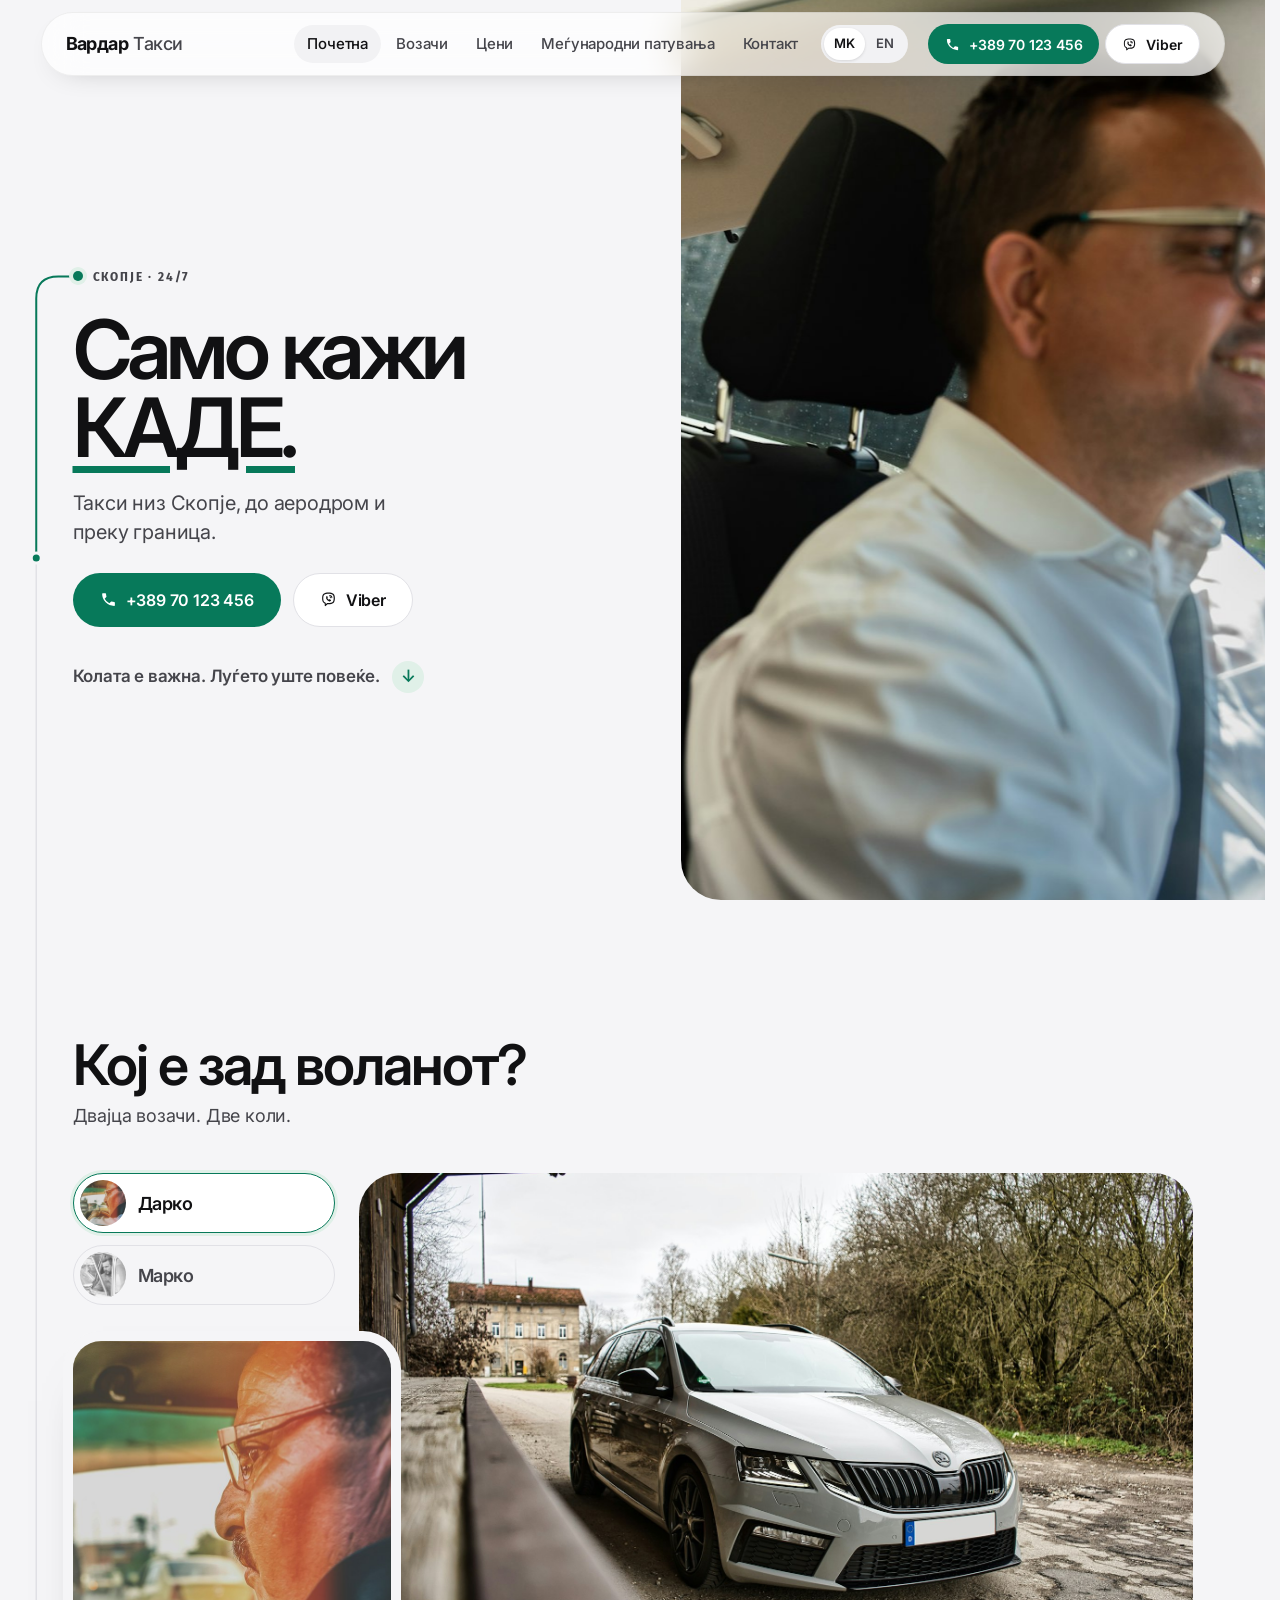
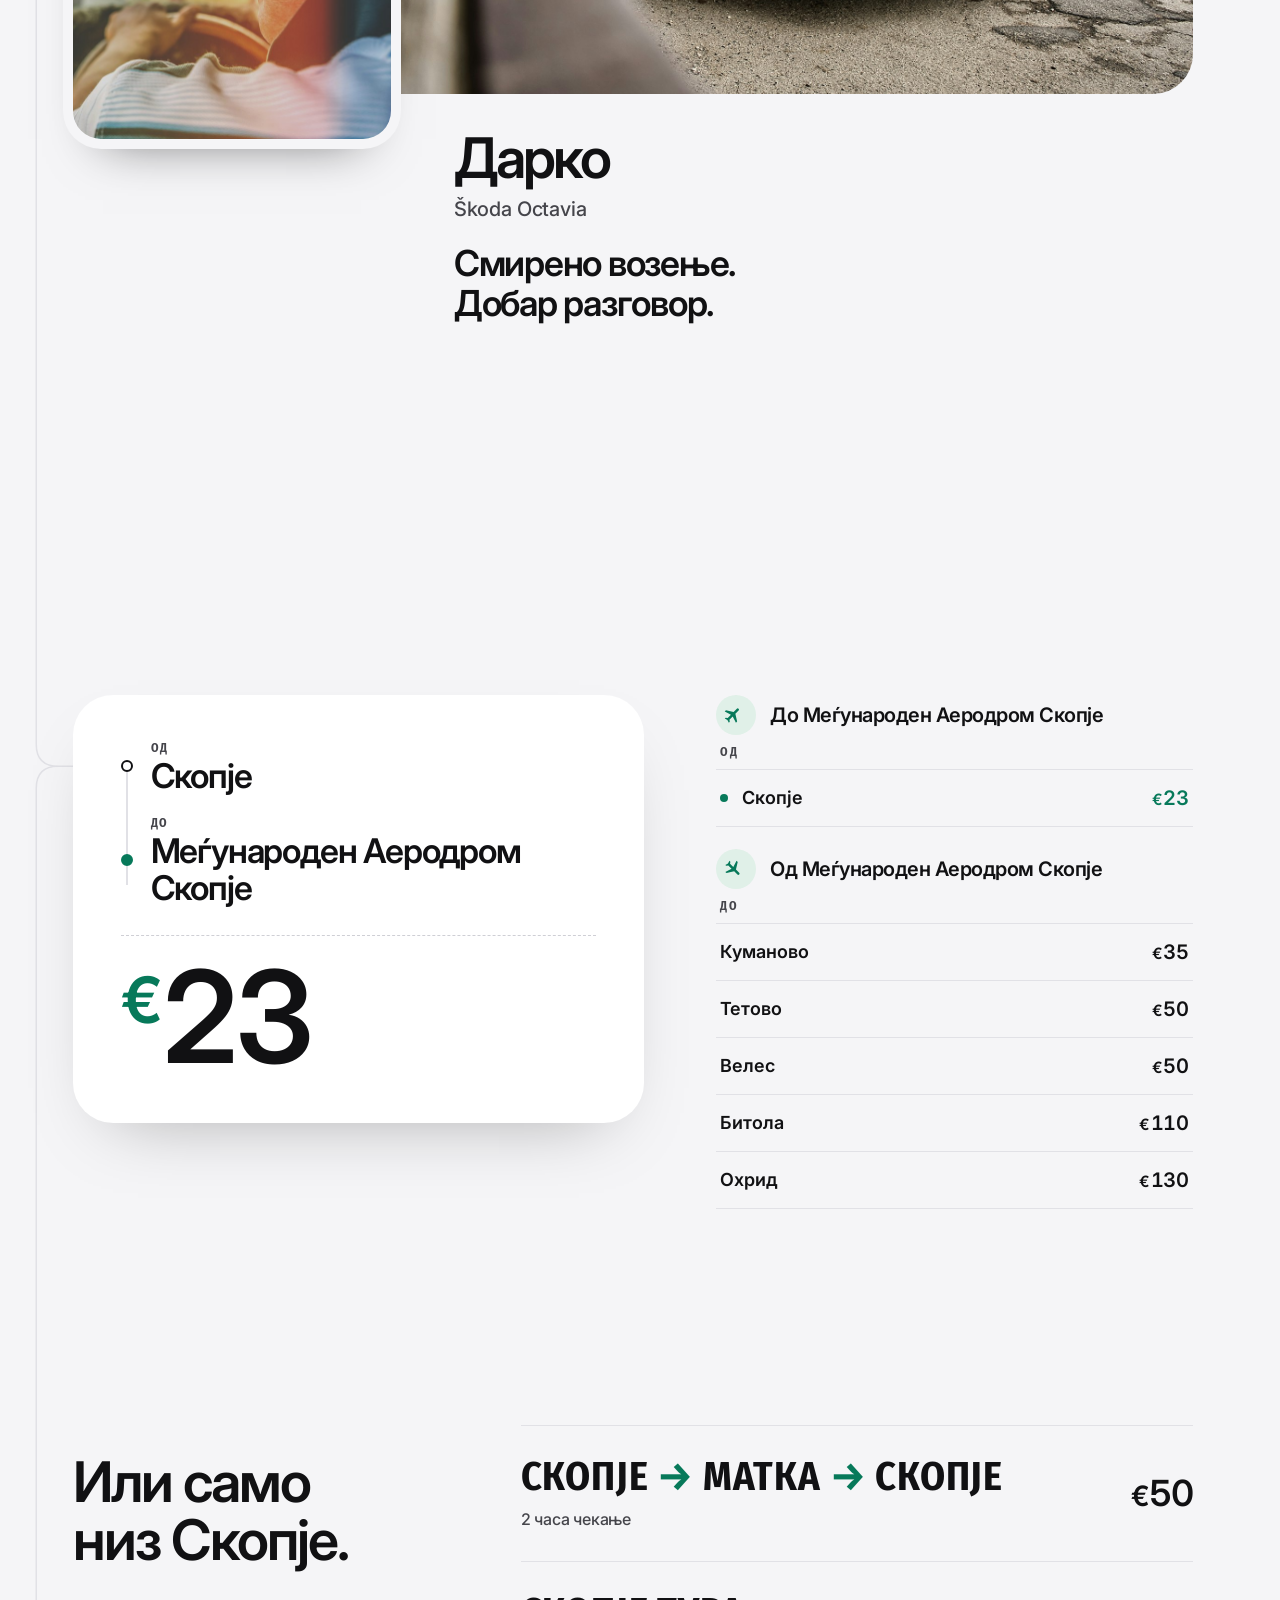
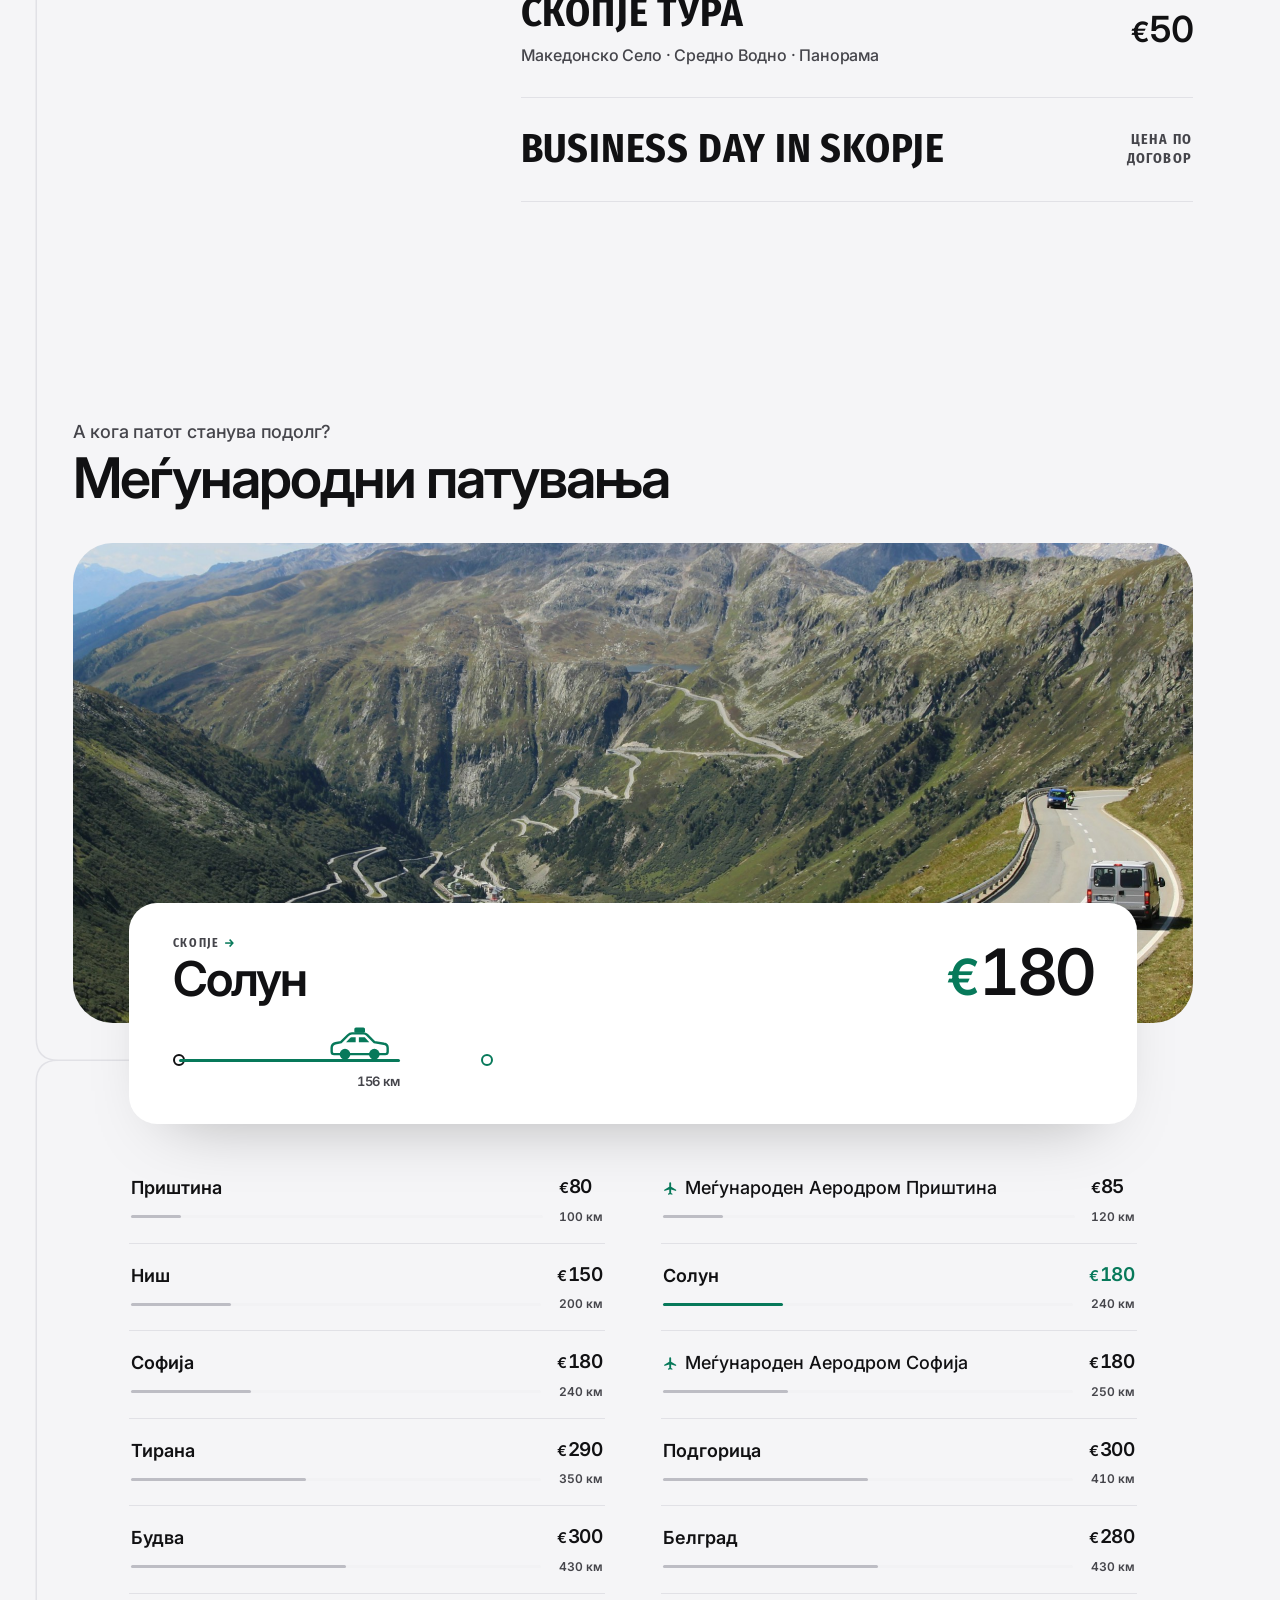
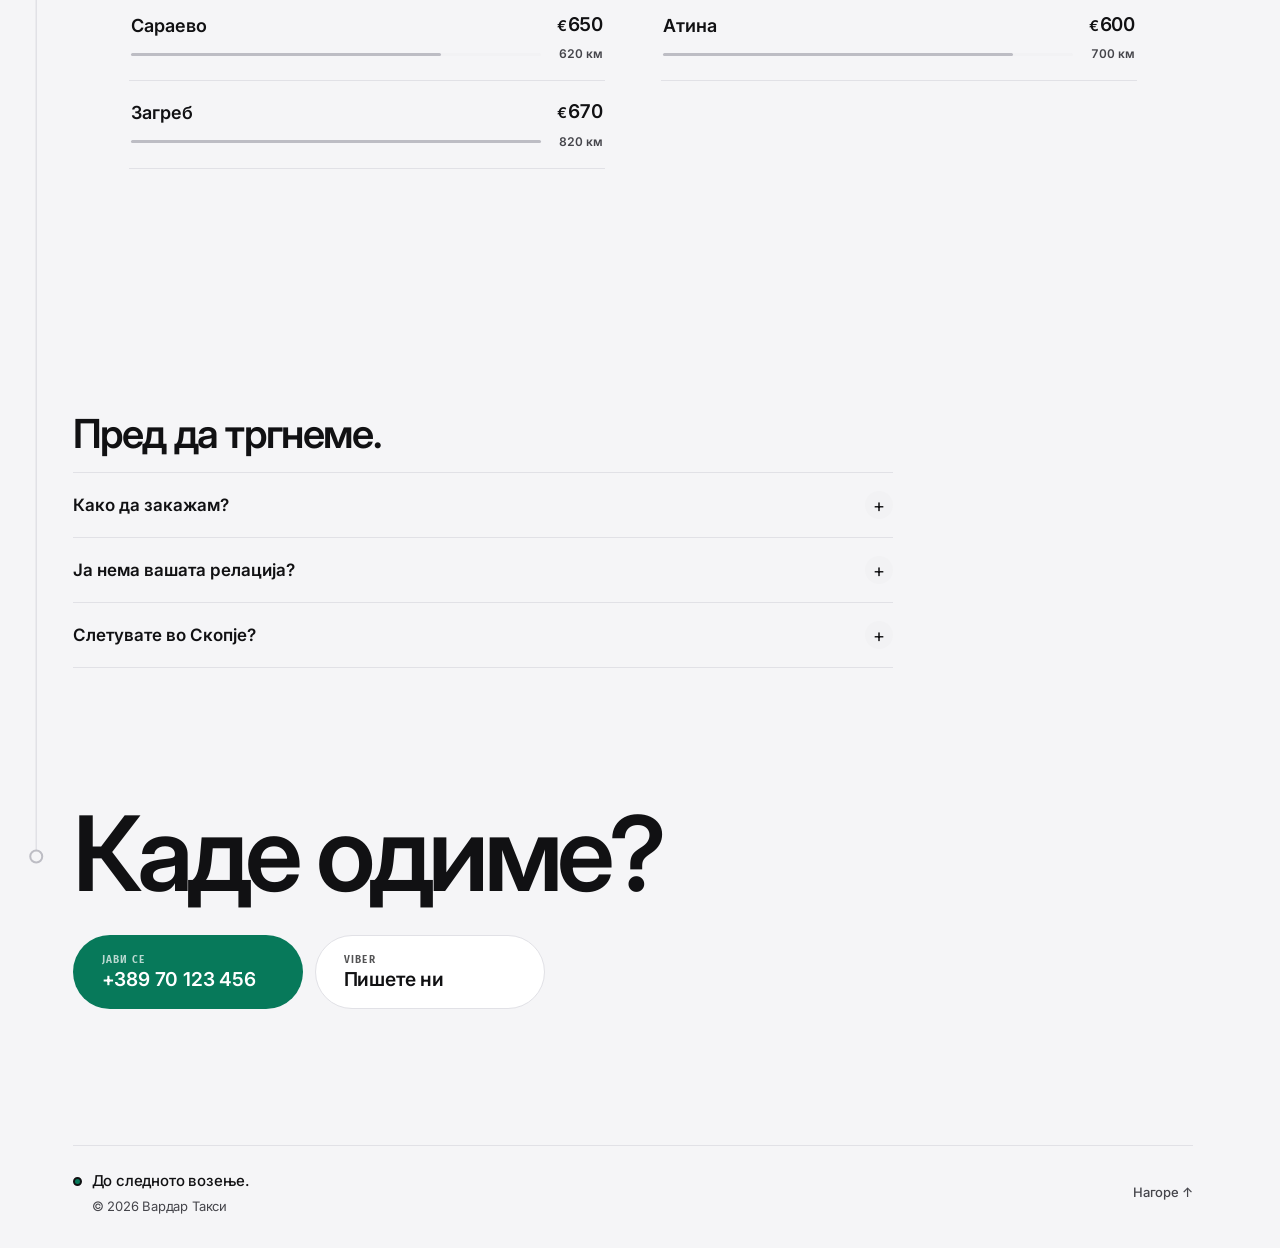
==== commit f40fb436: "style: refresh brand copy and mobile journey" ====
--- a/index.html
+++ b/index.html
@@ -4,7 +4,7 @@
   <meta charset="UTF-8" />
   <meta name="viewport" content="width=device-width, initial-scale=1" />
   <title>Вардар Такси — Само кажи каде.</title>
-  <meta name="description" content="Такси низ Скопје, трансфери до Аеродром Скопје и меѓународни патувања. Јасни цени, двајца возачи." />
+  <meta name="description" content="Такси низ Скопје, трансфери до Меѓународен Аеродром Скопје и меѓународни патувања. Јасни цени, двајца возачи." />
   <meta name="theme-color" content="#F5F5F7" />
   <meta property="og:title" content="Вардар Такси" />
   <meta property="og:description" content="Само кажи каде." />
@@ -63,12 +63,14 @@
       <circle class="thread__head" id="threadHead" r="5" />
     </svg>
 
+    <div class="rail" id="rail" aria-hidden="true" hidden><span class="rail__fill" id="railFill"></span></div>
+
     <section class="hero" id="pocetna">
       <div class="hero__inner">
         <div class="hero__text">
           <p class="hero__here"><span class="hero__dot" data-thread></span><span data-i18n="hero.here">Скопје · 24/7</span></p>
-          <h1 data-reveal data-i18n="hero.title">Само кажи<br><span class="marker">каде.</span></h1>
-          <p class="lead hero__lead" data-reveal data-i18n="hero.lead">Низ Скопје, до аеродром и преку граница.</p>
+          <h1 data-reveal data-i18n="hero.title">Само кажи<br><span class="marker">КАДЕ.</span></h1>
+          <p class="lead hero__lead" data-reveal data-i18n="hero.lead">Такси низ Скопје, до аеродром и преку граница.</p>
           <div class="btn-row hero__actions" data-reveal>
             <a class="btn btn--go" data-call href="#kontakt">
               <svg viewBox="0 0 24 24" aria-hidden="true"><path d="M6.6 10.8a15.1 15.1 0 0 0 6.6 6.6l2.2-2.2a1 1 0 0 1 1-.25 11.4 11.4 0 0 0 3.6.57 1 1 0 0 1 1 1V20a1 1 0 0 1-1 1A17 17 0 0 1 3 4a1 1 0 0 1 1-1h3.5a1 1 0 0 1 1 1c0 1.25.2 2.45.57 3.57a1 1 0 0 1-.25 1z"/></svg>
@@ -79,7 +81,7 @@
               <span>Viber</span>
             </a>
           </div>
-          <a class="hero__next" href="#vozaci" data-reveal><span data-i18n="hero.next">Видете кој е зад воланот</span><span class="hero__arrow" aria-hidden="true">↓</span></a>
+          <a class="hero__next" href="#vozaci" data-reveal><span data-i18n="hero.next">Колата е важна. Луѓето уште повеќе.</span><span class="hero__arrow" aria-hidden="true">↓</span></a>
         </div>
 
         <figure class="hero__photo photo">
@@ -93,7 +95,10 @@
     <section class="section" id="vozaci">
       <div class="container stage is-first" id="stage">
         <div class="stage__head">
-          <h2 data-reveal data-i18n="drivers.title">Кој е зад воланот?</h2>
+          <div class="stage__title" data-reveal>
+            <h2 data-stop data-i18n="drivers.title">Кој е зад воланот?</h2>
+            <p class="head__lead" data-i18n="drivers.lead">Двајца возачи. Две коли.</p>
+          </div>
           <div class="stage__names" id="driverNames" data-reveal role="group" data-i18n-aria="drivers.pick" aria-label="Изберете возач"></div>
         </div>
         <figure class="stage__car photo"><img id="carImg" alt="" width="1800" height="1200" loading="lazy" /></figure>
@@ -103,14 +108,15 @@
           <p class="stage__model" id="carModel"></p>
           <p class="stage__line" id="driverLine"></p>
         </div>
+        <div class="crew" id="crew"></div>
       </div>
     </section>
 
     <section class="section" id="ceni">
       <div class="container pricing">
         <div class="head" data-reveal>
-          <h2 data-i18n="prices.title">Од тука <span class="arrow">→</span> до таму.</h2>
-          <p class="head__lead" data-i18n="prices.lead">Трансфери до и од Аеродром Скопје.</p>
+          <h2 data-stop data-i18n="prices.title">Вие летате. Ние возиме.</h2>
+          <p class="head__lead" data-i18n="prices.lead">За каде и да тргнете, еве ја цената.</p>
         </div>
 
         <div class="pricing__body">
@@ -138,7 +144,7 @@
     <section class="section" id="turi">
       <div class="container local">
         <div class="head" data-reveal>
-          <h2 data-i18n="tours.title">Или само низ Скопје.</h2>
+          <h2 data-stop data-i18n="tours.title">Или само низ Скопје.</h2>
         </div>
         <ul class="tours" id="tours" data-reveal></ul>
       </div>
@@ -147,8 +153,8 @@
     <section class="section" id="patuvanja">
       <div class="container trips">
         <div class="head" data-reveal>
-          <h2 data-i18n="trips.title">Меѓународни патувања</h2>
-          <p class="head__lead" data-i18n="trips.lead">И подалеку.</p>
+          <p class="head__kicker" data-i18n="trips.kicker">А кога патот станува подолг?</p>
+          <h2 data-stop data-i18n="trips.title">Меѓународни патувања</h2>
         </div>
 
         <figure class="trips__photo photo">
@@ -178,24 +184,25 @@
         </div>
 
         <ul class="trips__list" id="abroad"></ul>
+
       </div>
     </section>
 
     <section class="section section--tight" id="prashanja">
       <div class="container faq">
-        <h2 class="faq__title" data-reveal data-i18n="faq.title">Пред да тргнеме.</h2>
+        <h2 class="faq__title" data-stop data-reveal data-i18n="faq.title">Пред да тргнеме.</h2>
         <div class="faq__list" data-reveal>
           <div class="faq__item">
-            <h3><button class="faq__q" type="button" aria-expanded="false" aria-controls="faq1" data-i18n="faq.q1">Како да закажам возење?</button></h3>
-            <div class="faq__a" id="faq1" role="region"><div><p data-i18n="faq.a1">Јавете се или пишете ни на Viber. Кажете од каде, до каде и кога — ние го договараме останатото.</p></div></div>
+            <h3><button class="faq__q" type="button" aria-expanded="false" aria-controls="faq1" data-i18n="faq.q1">Како да закажам?</button></h3>
+            <div class="faq__a" id="faq1" role="region"><div><p data-i18n="faq.a1">Јавете се или пишете ни на Viber: од каде, до каде и кога.</p></div></div>
           </div>
           <div class="faq__item">
-            <h3><button class="faq__q" type="button" aria-expanded="false" aria-controls="faq2" data-i18n="faq.q2">Не ја гледате вашата релација?</button></h3>
-            <div class="faq__a" id="faq2" role="region"><div><p data-i18n="faq.a2">Јавете се или пишете ни и ќе Ви кажеме цена.</p></div></div>
+            <h3><button class="faq__q" type="button" aria-expanded="false" aria-controls="faq2" data-i18n="faq.q2">Ја нема вашата релација?</button></h3>
+            <div class="faq__a" id="faq2" role="region"><div><p data-i18n="faq.a2">Пишете ни — ќе Ви кажеме цена.</p></div></div>
           </div>
           <div class="faq__item">
-            <h3><button class="faq__q" type="button" aria-expanded="false" aria-controls="faq3" data-i18n="faq.q3">Дали возите надвор од Македонија?</button></h3>
-            <div class="faq__a" id="faq3" role="region"><div><p data-i18n="faq.a3">Да — до 13 дестинации, од Приштина до Загреб. Цените се во Меѓународни патувања.</p></div></div>
+            <h3><button class="faq__q" type="button" aria-expanded="false" aria-controls="faq3" data-i18n="faq.q3">Слетувате во Скопје?</button></h3>
+            <div class="faq__a" id="faq3" role="region"><div><p data-i18n="faq.a3">Пратете ни го бројот на летот. Ќе знаеме кога да Ве чекаме.</p></div></div>
           </div>
         </div>
       </div>
@@ -204,7 +211,6 @@
     <section class="section depart" id="kontakt">
       <div class="container">
         <h2 class="depart__title" data-reveal="fade" data-thread-end data-i18n="cta.title">Каде одиме?</h2>
-        <p class="lead" data-reveal data-i18n="cta.lead">Тргнуваме.</p>
         <div class="btn-row depart__actions" data-reveal>
           <a class="btn btn--go btn--lg" data-call href="#kontakt">
             <span class="btn__label" data-i18n="btn.call">Јави се</span>
@@ -222,17 +228,11 @@
 
   <footer class="footer">
     <div class="container footer__inner">
-      <p class="footer__name" data-site-name>Вардар Такси</p>
-      <p class="footer__contact">
-        <a data-call href="#kontakt" data-phone>+389 70 123 456</a>
-        <a data-viber href="#kontakt">Viber</a>
-      </p>
-      <nav class="footer__nav" data-i18n-aria="footer.nav" aria-label="Навигација">
-        <a href="#vozaci" data-i18n="nav.drivers">Возачи</a>
-        <a href="#ceni" data-i18n="nav.prices">Цени</a>
-        <a href="#patuvanja" data-i18n="nav.trips">Меѓународни патувања</a>
-      </nav>
-      <p class="footer__meta">© <span id="year">2026</span> <span data-site-name>Вардар Такси</span></p>
+      <div class="footer__left">
+        <p class="footer__end" data-i18n="footer.end">До следното возење.</p>
+        <p class="footer__meta">© <span id="year">2026</span> <span data-site-name>Вардар Такси</span></p>
+      </div>
+      <a class="footer__top" href="#pocetna" data-i18n="footer.top">Нагоре ↑</a>
     </div>
   </footer>
 
--- a/css/style.css
+++ b/css/style.css
@@ -20,7 +20,7 @@
   --radius-lg: 40px;
   --container: 1120px;
   --gutter: 24px;
-  --section: 80px;
+  --section: 72px;
   --header-h: 60px;
   color-scheme: light;
 }
@@ -350,14 +350,73 @@
 .thread__end { fill: var(--bg); stroke: var(--ink-3); stroke-width: 2; transition: fill .3s, stroke .3s; }
 .thread__end.is-reached { fill: var(--accent); stroke: var(--accent); }
 
+.rail {
+  position: absolute;
+  left: var(--rail-x);
+  z-index: 0;
+  width: 0;
+  pointer-events: none;
+}
+.rail[hidden] { display: none; }
+.rail::before,
+.rail__fill {
+  position: absolute;
+  top: 0;
+  left: -0.75px;
+  width: 1.5px;
+}
+.rail::before {
+  content: '';
+  bottom: 0;
+  background: linear-gradient(to bottom, transparent, rgba(17, 17, 19, 0.11) 64px);
+}
+.rail__fill {
+  height: 0;
+  background: linear-gradient(to bottom, transparent, rgba(7, 121, 90, 0.45) 64px);
+  transition: height 1s var(--ease);
+}
+.rail::after {
+  content: '';
+  position: absolute;
+  bottom: 0;
+  left: 0;
+  width: 11px; height: 11px;
+  border: 1.5px solid var(--ink-3);
+  border-radius: 50%;
+  background: var(--bg);
+  transform: translate(-50%, 50%);
+  transition: background-color .4s, border-color .4s;
+}
+.rail.is-done::after { border-color: var(--accent); background: var(--accent); }
+
+.crew,
+.trips__head,
+.trips__label { display: none; }
+
+@keyframes stop-on {
+  from { box-shadow: 0 0 0 0 rgba(7, 121, 90, 0.35); }
+  to { box-shadow: 0 0 0 8px rgba(7, 121, 90, 0); }
+}
+
 
 .section { padding-block: var(--section); }
 
-.head { max-width: 640px; margin-bottom: 32px; }
-.head__lead { margin-top: 12px; color: var(--ink-2); font-size: 1.125rem; }
+.head { max-width: 640px; margin-bottom: 24px; }
+.head__lead { margin-top: 8px; color: var(--ink-2); font-size: 1.125rem; }
+.head__kicker { margin-bottom: 8px; color: var(--ink-2); font-size: 1.125rem; font-weight: 500; }
 
 @media (min-width: 720px) {
   .head { margin-bottom: 48px; }
+}
+
+#ceni, #turi, #patuvanja { --section: 52px; }
+.pricing .head, .local .head, .trips .head { margin-bottom: 18px; }
+.pricing .head__lead, .trips .head__lead { margin-top: 6px; }
+.trips .head__kicker { margin-bottom: 4px; }
+
+@media (min-width: 720px) {
+  #ceni, #turi, #patuvanja { --section: 108px; }
+  .pricing .head, .local .head, .trips .head { margin-bottom: 36px; }
 }
 
 
@@ -449,7 +508,7 @@
 }
 
 
-.pricing__body { display: grid; gap: 32px; }
+.pricing__body { display: grid; gap: 24px; }
 
 .slip {
   padding: 26px 24px 28px;
@@ -514,7 +573,7 @@
   grid-template-columns: 40px minmax(0, 1fr);
   column-gap: 14px;
   align-items: center;
-  padding: 30px 0 10px;
+  padding: 22px 0 8px;
 }
 .fares__group:first-child { padding-top: 0; }
 .fares__icon {
@@ -542,7 +601,16 @@
   text-align: left;
   cursor: pointer;
 }
-.fares__group + li .fare { border-top: 1px solid var(--line); }
+.fares__label {
+  padding: 0 4px 8px;
+  color: var(--ink-2);
+  font-family: var(--font-sign);
+  font-size: 0.75rem;
+  font-weight: 700;
+  letter-spacing: 0.14em;
+  text-transform: uppercase;
+}
+.fares__label + li .fare { border-top: 1px solid var(--line); }
 .fare::before {
   content: '';
   flex: none;
@@ -556,7 +624,6 @@
 }
 .fare[aria-pressed="true"]::before { margin-right: 0; opacity: 1; transform: none; }
 .fare__route { flex: 1; min-width: 0; display: grid; gap: 1px; }
-.fare__from { color: var(--ink-2); font-size: 0.875rem; font-weight: 500; }
 .fare__to { font-size: 1.125rem; font-weight: 600; transition: color .2s; }
 .fare:hover .fare__to { color: var(--accent); }
 .fare__price {
@@ -582,7 +649,7 @@
 .stage.is-first { --step: 170ms; }
 
 .stage__head { margin-bottom: 24px; }
-.stage__names { display: flex; gap: 10px; margin-top: 22px; }
+.stage__names { display: flex; gap: 10px; margin-top: 20px; }
 .chip {
   flex: 1;
   display: flex;
@@ -693,7 +760,7 @@
     column-gap: 24px;
   }
   .stage__head { display: contents; }
-  .stage__head h2 { grid-column: 1 / -1; grid-row: 1; margin-bottom: 44px; }
+  .stage__title { grid-column: 1 / -1; grid-row: 1; margin-bottom: 44px; }
   .stage__names { grid-column: 1 / 4; grid-row: 2; flex-direction: column; gap: 12px; margin: 0; }
   .chip { flex: none; }
   .stage__car {
@@ -731,7 +798,7 @@
   grid-template-columns: minmax(0, 1fr) auto;
   align-items: center;
   gap: 16px;
-  padding-block: 24px;
+  padding-block: 20px;
   border-bottom: 1px solid var(--line);
 }
 .tour__title {
@@ -744,6 +811,8 @@
   text-wrap: balance;
 }
 .tour__sub { margin-top: 8px; color: var(--ink-2); font-size: 1rem; font-weight: 500; }
+.tour__stops li { display: inline; }
+.tour__stops li + li::before { content: ' · '; }
 .tour__price {
   font-size: clamp(1.5rem, 4.5vw, 2.25rem);
   font-weight: 600;
@@ -813,7 +882,6 @@
   transition: opacity .2s;
 }
 .journey__price .eur { color: var(--accent); }
-.journey.is-driving .journey__price { opacity: 0; }
 
 .track {
   --x: 0px;
@@ -871,7 +939,7 @@
   transform: translateX(-100%);
 }
 
-.trips__list { margin-top: 20px; }
+.trips__list { margin-top: 16px; }
 .trip {
   display: grid;
   grid-template-columns: minmax(0, 1fr) auto;
@@ -890,6 +958,14 @@
 }
 .trip__city { grid-area: city; font-size: 1.0625rem; font-weight: 600; transition: color .2s; }
 .trip:hover .trip__city { color: var(--accent); }
+.trip__plane {
+  display: inline-block;
+  width: 15px; height: 15px;
+  margin-right: 7px;
+  vertical-align: -2px;
+  fill: var(--accent);
+}
+.trip--airport .trip__city { font-weight: 500; }
 .trip__price {
   grid-area: price;
   font-size: 1.1875rem;
@@ -900,7 +976,7 @@
   transition: color .2s;
 }
 .trip__bar { grid-area: bar; display: block; height: 3px; border-radius: 2px; background: var(--fill); }
-.trip__bar span { display: block; height: 100%; border-radius: 2px; background: var(--ink-3); transition: background-color .2s; }
+.trip__fill { display: block; width: calc(var(--k) * 100%); height: 100%; border-radius: 2px; background: var(--ink-3); transition: background-color .2s; }
 .trip__km {
   grid-area: km;
   color: var(--ink-2);
@@ -911,7 +987,7 @@
   white-space: nowrap;
 }
 .trip[aria-pressed="true"] .trip__price { color: var(--accent); }
-.trip[aria-pressed="true"] .trip__bar span { background: var(--accent); }
+.trip[aria-pressed="true"] .trip__fill { background: var(--accent); }
 
 @media (min-width: 900px) {
   .trips__photo { aspect-ratio: 21 / 9; margin: 0; border-radius: var(--radius-lg); }
@@ -973,7 +1049,6 @@
 .faq__item.is-open .faq__a { grid-template-rows: 1fr; }
 
 .depart__title { font-size: clamp(3rem, 13vw, 6.5rem); letter-spacing: -0.055em; line-height: 0.95; }
-.depart .lead { margin-top: 14px; }
 .depart__actions { margin-top: 32px; }
 
 @media (max-width: 559px) {
@@ -982,25 +1057,21 @@
 }
 
 
-.footer { color: var(--ink-2); font-size: 0.875rem; }
+.footer { color: var(--ink-2); font-size: 0.8125rem; }
 .footer__inner {
   display: flex;
-  flex-wrap: wrap;
-  align-items: baseline;
+  align-items: center;
   justify-content: space-between;
-  gap: 10px 32px;
-  padding-block: 28px 36px;
+  gap: 16px;
+  padding-block: 24px 32px;
   border-top: 1px solid var(--line);
 }
 .footer .container.footer__inner { width: calc(100% - var(--gutter) * 2); max-width: var(--container); padding-inline: 0; }
-.footer__name { color: var(--ink); font-weight: 600; }
-.footer__contact { display: flex; flex-wrap: wrap; gap: 8px 22px; }
-.footer__contact a { font-weight: 500; text-decoration: none; }
-.footer__contact a:hover { color: var(--ink); }
-.footer__nav { display: flex; flex-wrap: wrap; gap: 8px 22px; }
-.footer__nav a { text-decoration: none; }
-.footer__nav a:hover { color: var(--ink); }
-.footer__meta { flex-basis: 100%; font-size: 0.8125rem; }
+.footer__end { display: flex; align-items: center; gap: 10px; color: var(--ink); font-size: 0.9375rem; font-weight: 500; }
+.footer__end::before { content: ''; width: 9px; height: 9px; border: 2px solid var(--ink); border-radius: 50%; background: var(--accent); }
+.footer__meta { margin-top: 4px; padding-left: 19px; }
+.footer__top { flex: none; font-weight: 500; text-decoration: none; }
+.footer__top:hover { color: var(--ink); }
 
 
 .js-reveal [data-reveal] {
@@ -1017,6 +1088,230 @@
 body.is-switching .nav,
 body.is-switching .header__actions .btn { opacity: 0; }
 
+@media (max-width: 899px) {
+  :root {
+    --gutter: 20px;
+    --section: 56px;
+    --header-h: 52px;
+    --rail-x: clamp(12px, 3.4vw, 16px);
+    --pad-l: calc(var(--rail-x) + clamp(18px, 5vw, 24px));
+    --pad-r: clamp(16px, 4.6vw, 22px);
+  }
+
+  .header { padding-top: 8px; }
+  .header__inner { padding-left: 16px; }
+  .menu-btn { width: 40px; height: 40px; }
+
+  #ceni, #turi, #patuvanja { --section: 40px; }
+  main > .section:not(.depart) > .container { padding-left: var(--pad-l); padding-right: var(--pad-r); }
+
+  h2 { font-size: clamp(1.75rem, 7.6vw, 2.125rem); }
+  .head,
+  .pricing .head,
+  .local .head,
+  .trips .head { margin-bottom: 20px; }
+  .head__lead { font-size: 1.0625rem; }
+
+  .js-reveal [data-reveal] { opacity: 1; transform: none; transition: none; }
+  .hero__zoom { animation: none; }
+
+  .trips .head__kicker { margin-bottom: 4px; font-size: 1rem; }
+  [data-stop] { position: relative; }
+  [data-stop]::before {
+    content: '';
+    position: absolute;
+    top: 0.52em;
+    left: calc(var(--rail-x) - var(--pad-l));
+    width: 9px; height: 9px;
+    margin: -4.5px 0 0 -4.5px;
+    border: 1.5px solid var(--ink-3);
+    border-radius: 50%;
+    background: var(--bg);
+    transition: background-color .4s, border-color .4s;
+  }
+  [data-stop].is-reached::before {
+    border-color: var(--accent);
+    background: var(--accent);
+    animation: stop-on 1s var(--ease);
+  }
+
+  .hero__inner { align-items: center; padding-top: 26px; text-align: center; }
+  .hero__text { display: contents; }
+  .hero__here { order: 1; }
+  .hero h1 { order: 2; margin: 14px var(--gutter) 12px; }
+  .hero__lead { order: 3; max-width: 27ch; margin-inline: var(--gutter); }
+  .hero__photo {
+    order: 4;
+    align-self: stretch;
+    height: min(100vw, 54svh);
+    aspect-ratio: auto;
+    margin: 24px 10px 0;
+    border-radius: var(--radius);
+  }
+  .hero__zoom img { object-position: 57% 38%; }
+  .hero__actions { display: none; }
+  .hero__next { display: none; }
+
+  .stage__head { margin-bottom: 24px; }
+  .stage__names,
+  .stage__car,
+  .stage__portrait,
+  .stage__info { display: none; }
+
+  .crew { display: grid; gap: 44px; }
+  .crew__item { display: grid; grid-template-columns: minmax(0, 11fr) minmax(0, 12fr); column-gap: 16px; }
+  .crew__portrait {
+    position: relative;
+    z-index: 2;
+    aspect-ratio: 4 / 5;
+    margin-left: calc(var(--rail-x) - var(--pad-l) - 6px);
+    border-radius: 20px;
+    box-shadow: 0 0 0 5px var(--bg);
+  }
+  .crew__info { align-self: end; padding-bottom: 48px; }
+  .crew__name { font-size: clamp(1.625rem, 7vw, 2rem); font-weight: 600; letter-spacing: -0.045em; line-height: 1; }
+  .crew__model { margin-top: 6px; color: var(--ink-2); font-size: 0.9375rem; font-weight: 500; }
+  .crew__line {
+    margin-top: 12px;
+    font-size: 1.0625rem;
+    font-weight: 600;
+    letter-spacing: -0.02em;
+    line-height: 1.25;
+    text-wrap: pretty;
+  }
+  .crew__car {
+    grid-column: 1 / -1;
+    aspect-ratio: 16 / 10;
+    margin: -34px calc(-1 * var(--pad-r)) 0 0;
+    border-radius: var(--radius) 0 0 var(--radius);
+    clip-path: inset(0 0 0 0 round var(--radius) 0 0 var(--radius));
+  }
+
+  .crew__portrait,
+  .crew__info,
+  .crew__car {
+    transition: opacity .6s var(--ease), transform .8s var(--ease), clip-path 1s var(--ease);
+  }
+  .crew__portrait { transition-delay: var(--wait, 0ms); }
+  .crew__info { transition-delay: calc(var(--wait, 0ms) + 120ms); }
+  .crew__car { transition-delay: calc(var(--wait, 0ms) + 200ms); }
+  .crew__item:not(.is-in) .crew__portrait { opacity: 0; transform: translateY(14px); }
+  .crew__item:not(.is-in) .crew__info { opacity: 0; transform: translateY(10px); }
+  .crew__item:not(.is-in) .crew__car { clip-path: inset(0 0 0 35% round var(--radius) 0 0 var(--radius)); opacity: 0; }
+
+  .slip { display: none; }
+  .pricing .head { margin-bottom: 28px; }
+  .fares > li { padding-inline: 18px; background: var(--panel); }
+  .fares__group,
+  .fares__group:first-child {
+    grid-template-columns: 36px minmax(0, 1fr);
+    column-gap: 12px;
+    margin-top: 14px;
+    padding-block: 18px 10px;
+    border-radius: 22px 22px 0 0;
+  }
+  .fares__group:first-child { margin-top: 0; }
+  .fares__icon { width: 36px; height: 36px; }
+  .fares__icon svg { width: 18px; height: 18px; }
+  .fares__title { font-size: 1.0625rem; line-height: 1.25; }
+  .fares__end { padding-bottom: 4px; border-radius: 0 0 22px 22px; }
+  .fares__end .fare { border-bottom: 0; }
+  .fare { padding: 15px 0; cursor: default; }
+  .fare::before { display: none; }
+  .fare__to { font-size: 1.0625rem; font-weight: 500; }
+  .fare:hover .fare__to { color: inherit; }
+  .fare__price,
+  .fare[aria-pressed="true"] .fare__price { color: var(--ink); font-size: 1.25rem; letter-spacing: -0.02em; }
+
+  .tours { padding: 2px 18px; border-top: 0; border-radius: 22px; background: var(--panel); }
+  .tour { align-items: start; padding-block: 16px; }
+  .tour:last-child { border-bottom: 0; }
+  .tour__title {
+    font-family: var(--font);
+    font-size: 1.0625rem;
+    font-weight: 600;
+    letter-spacing: -0.01em;
+    line-height: 1.35;
+    text-transform: none;
+  }
+  .tour__sub { margin-top: 4px; font-size: 0.9375rem; font-weight: 400; line-height: 1.45; }
+  .tour__stops { display: grid; }
+  .tour__stops li { display: block; }
+  .tour__stops li + li::before { content: none; }
+  .tour__price { line-height: 1.35; }
+  .tour__price:not(.tour__price--quote) { font-size: 1.25rem; letter-spacing: -0.02em; }
+  .tour__price--quote {
+    max-width: 9em;
+    font-family: var(--font);
+    font-size: 0.9375rem;
+    font-weight: 500;
+    letter-spacing: 0;
+    text-transform: none;
+  }
+
+  .trips__photo {
+    aspect-ratio: 4 / 3;
+    margin-left: calc(-1 * var(--pad-l));
+    border-radius: 0 var(--radius) var(--radius) 0;
+  }
+  .trips__photo img { object-position: 72% 60%; }
+  .journey { display: none; }
+
+  .trips__list { margin-top: 16px; padding: 0 18px 4px; border-radius: 22px; background: var(--panel); }
+  .trips__head {
+    display: grid;
+    grid-template-columns: 36px minmax(0, 1fr);
+    column-gap: 12px;
+    align-items: center;
+    padding: 18px 0 10px;
+  }
+  .trips__icon {
+    display: grid;
+    place-items: center;
+    width: 36px; height: 36px;
+    border-radius: 50%;
+    background: var(--accent-soft);
+  }
+  .trips__icon svg { width: 22px; height: 12px; }
+  .trips__title { font-size: 1.0625rem; font-weight: 600; letter-spacing: -0.025em; line-height: 1.25; }
+  .trips__label {
+    display: block;
+    padding-bottom: 8px;
+    color: var(--ink-2);
+    font-family: var(--font-sign);
+    font-size: 0.75rem;
+    font-weight: 700;
+    letter-spacing: 0.14em;
+    text-transform: uppercase;
+  }
+  .trips__label + li .trip { border-top: 1px solid var(--line); }
+  .trips__list li:last-child .trip { border-bottom: 0; }
+  .trip {
+    grid-template-areas: "city price" "km price";
+    gap: 4px 16px;
+    padding: 16px 0;
+  }
+  .trip__city { font-size: 1.0625rem; font-weight: 600; line-height: 1.3; }
+  .trip--airport .trip__city { font-size: 1rem; font-weight: 500; }
+  .trip:hover .trip__city { color: inherit; }
+  .trip__price,
+  .trip[aria-pressed="true"] .trip__price {
+    align-self: center;
+    color: var(--ink);
+    font-size: 1.25rem;
+    letter-spacing: -0.02em;
+  }
+  .trip__km { align-self: start; text-align: left; transition: color .5s; }
+  .trip.is-counting .trip__km { color: var(--accent); }
+  .trip__bar { display: none; }
+
+  .faq__title { margin-bottom: 14px; }
+
+  .depart { padding-top: 96px; text-align: center; }
+  .depart__actions { justify-content: center; max-width: 340px; margin-inline: auto; }
+  .depart__actions .btn--lg { min-height: 62px; align-items: center; font-size: 1.0625rem; text-align: center; }
+}
+
 @media (prefers-reduced-motion: reduce) {
   html { scroll-behavior: auto; }
   *, *::before, *::after { transition: none !important; animation: none !important; }
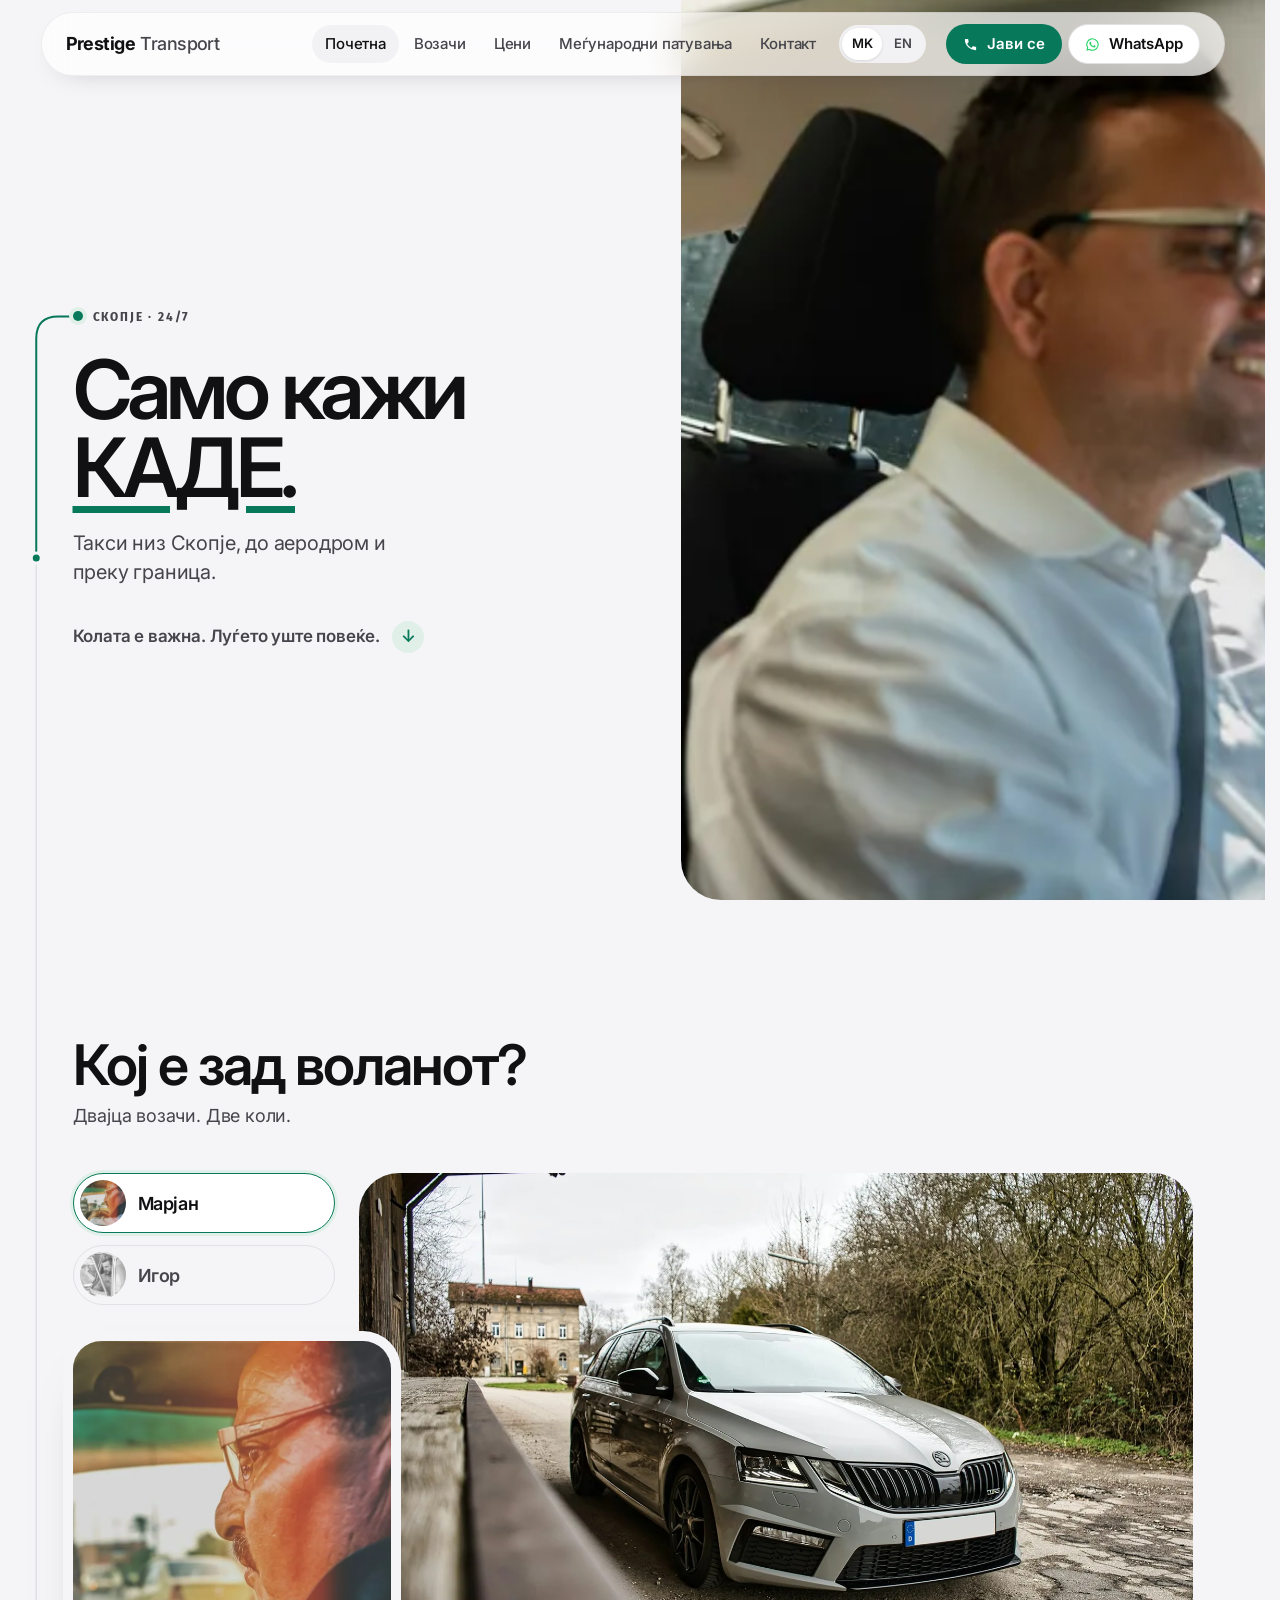
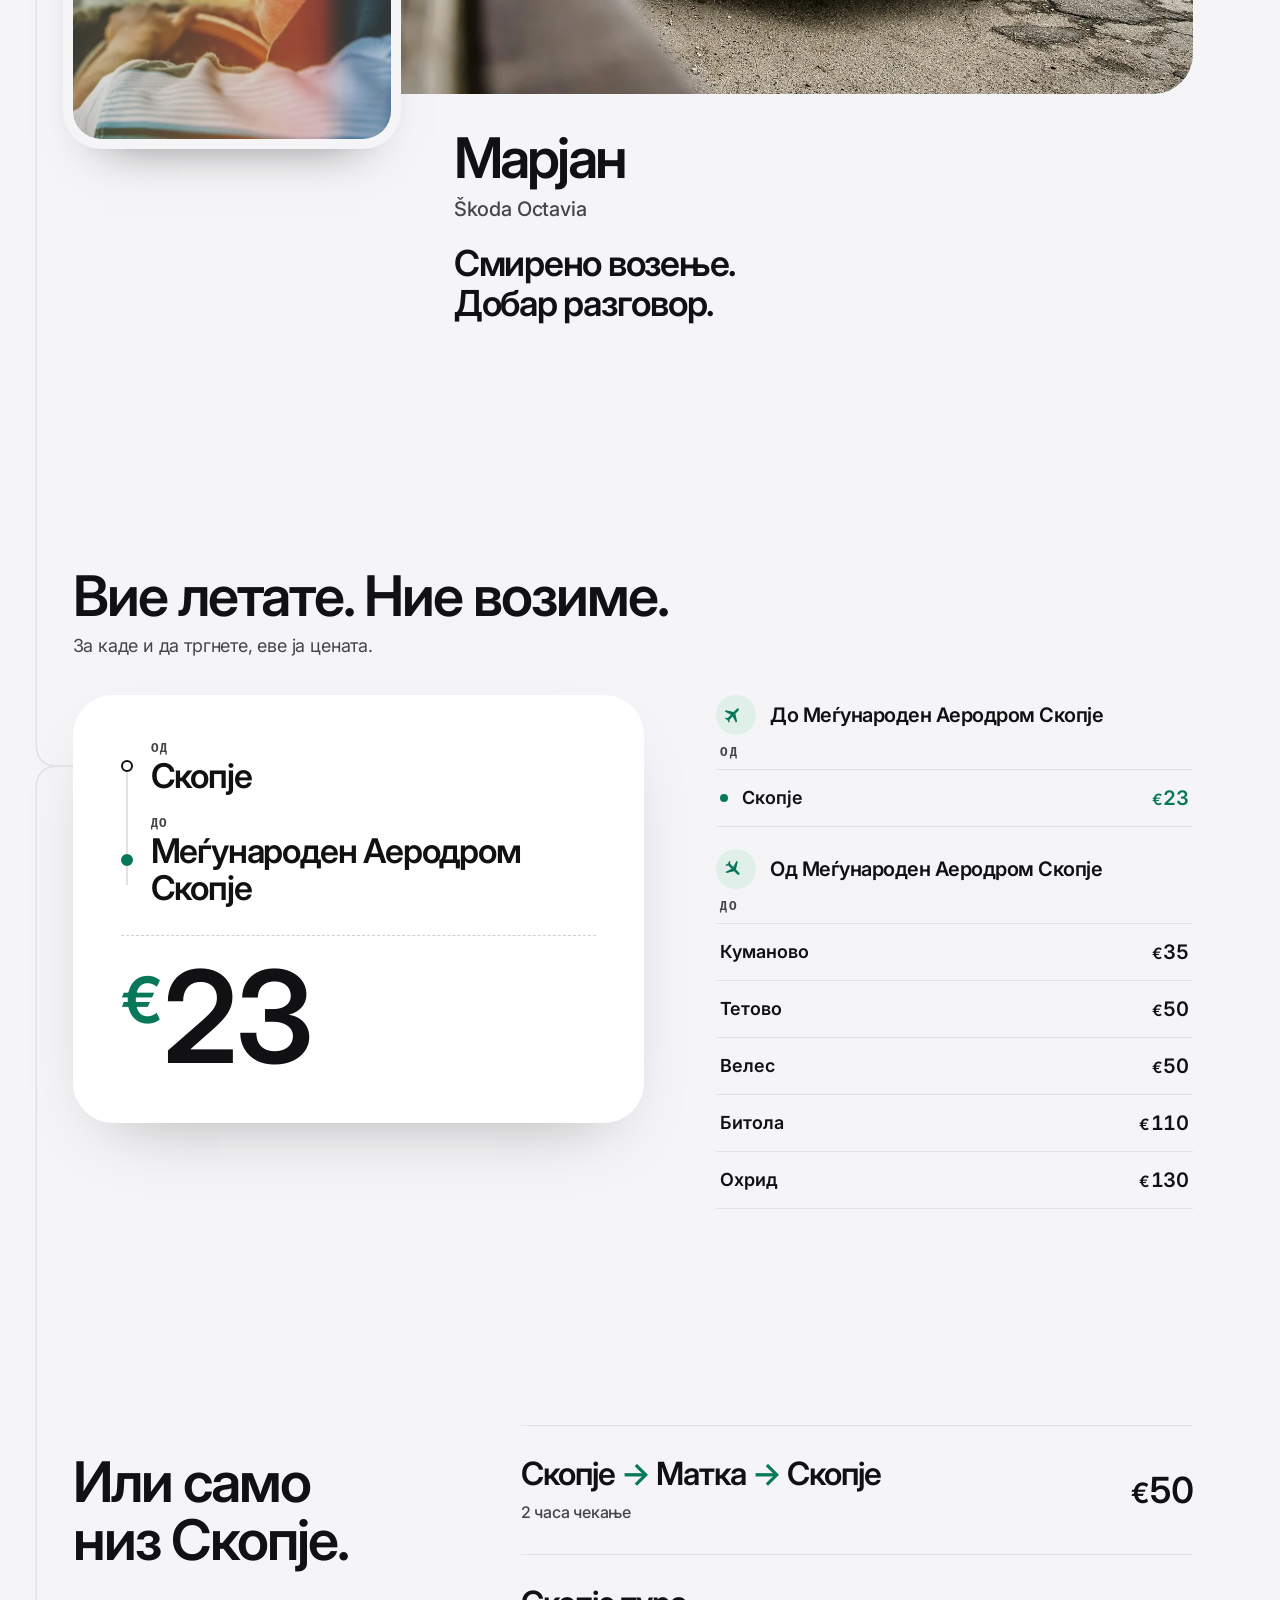
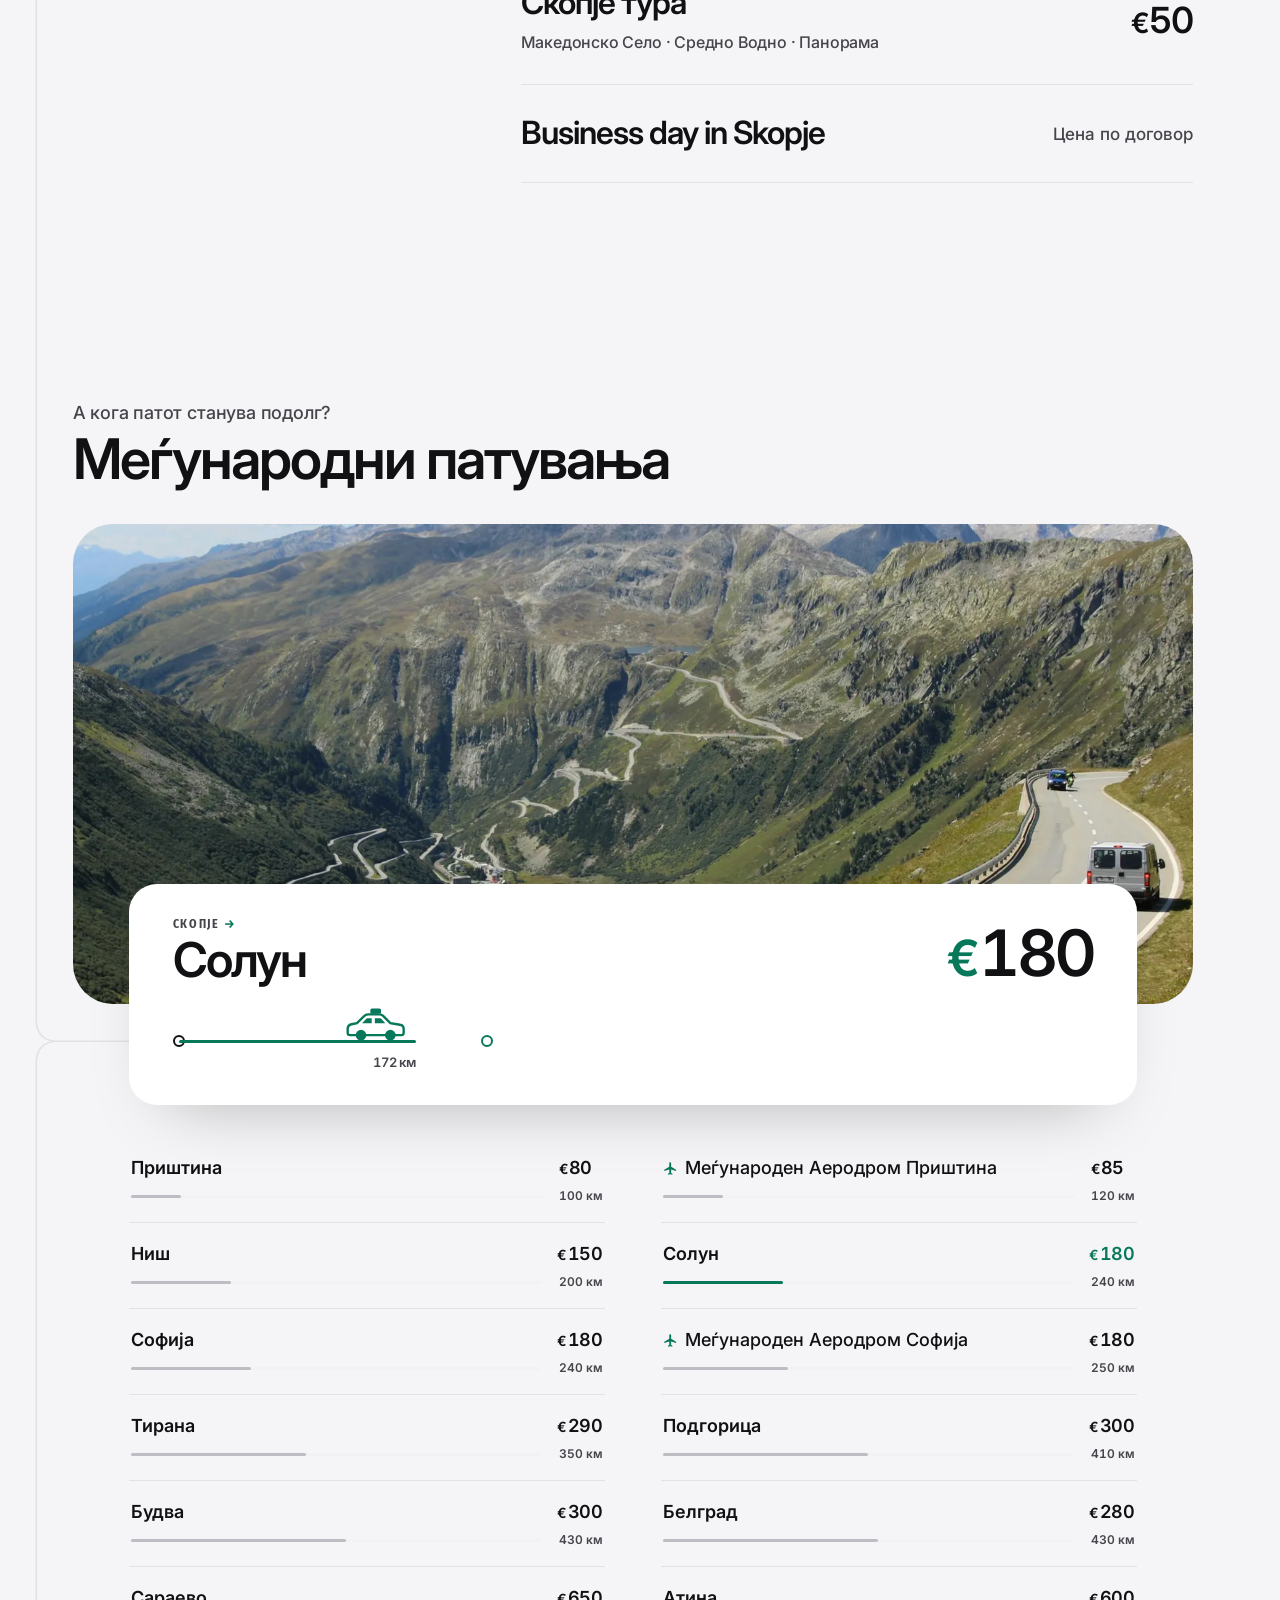
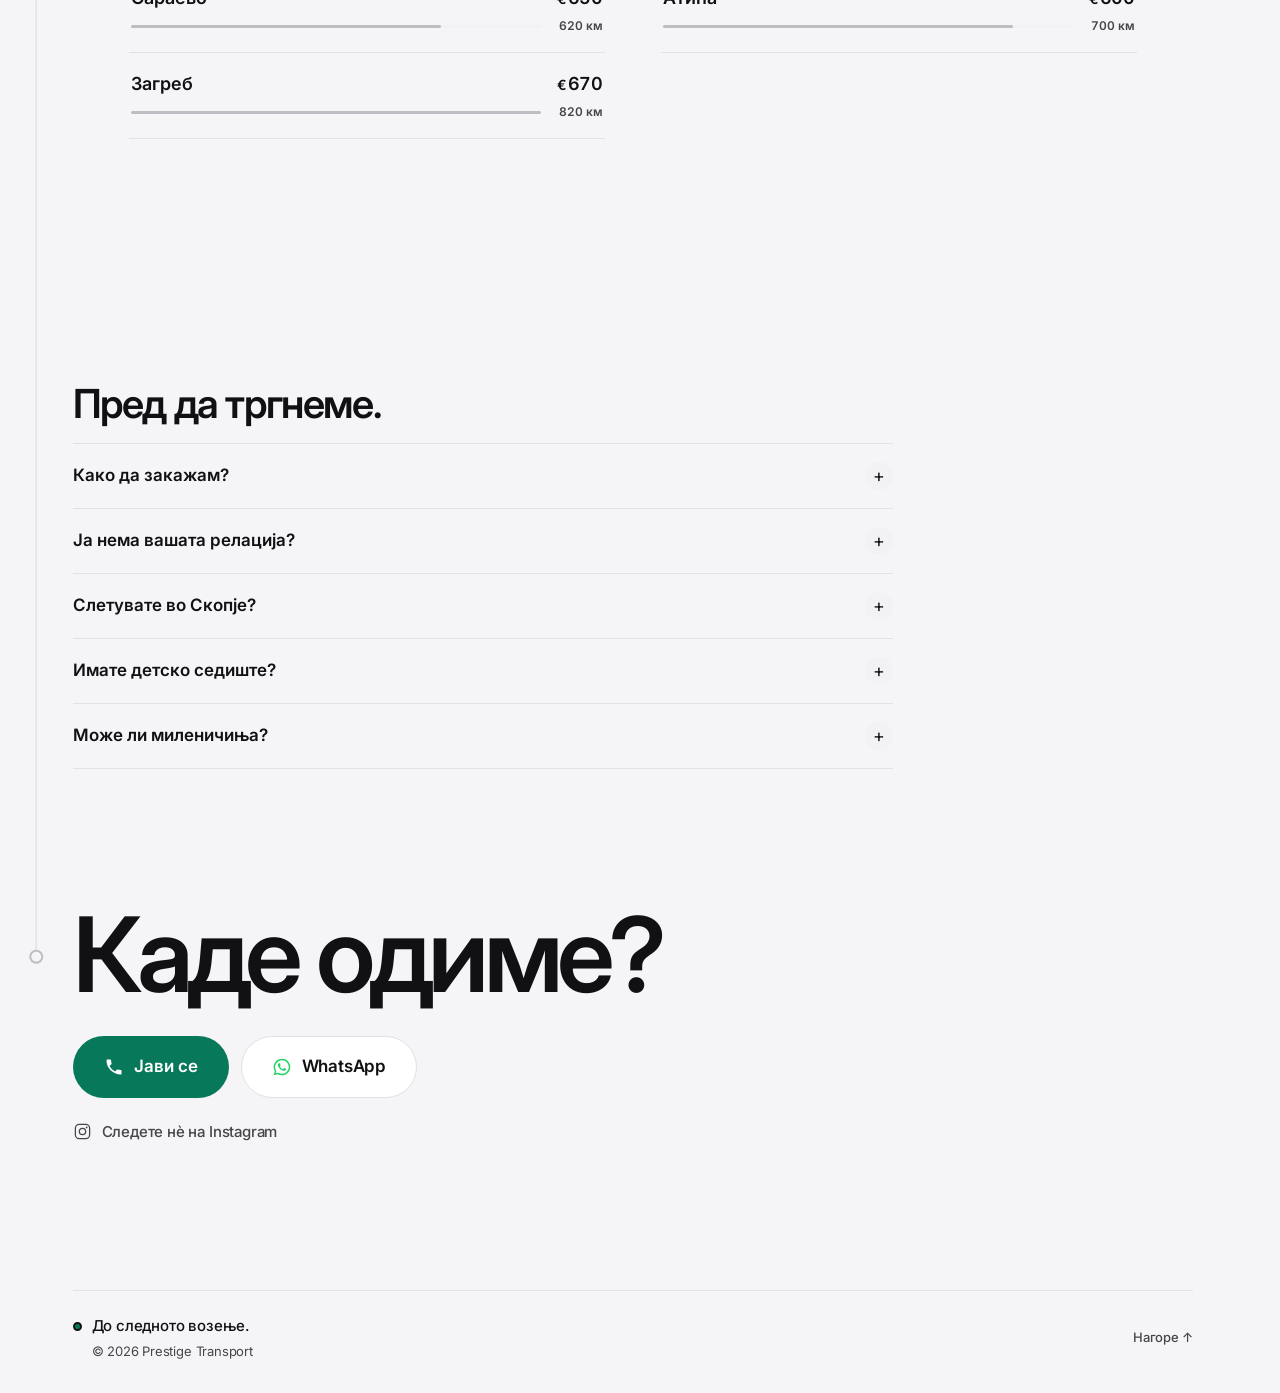
==== commit bc403afa: "style: refresh branding and contacts" ====
--- a/index.html
+++ b/index.html
@@ -3,10 +3,11 @@
 <head>
   <meta charset="UTF-8" />
   <meta name="viewport" content="width=device-width, initial-scale=1" />
-  <title>Вардар Такси — Само кажи каде.</title>
+  <title>Prestige Transport — Само кажи каде.</title>
   <meta name="description" content="Такси низ Скопје, трансфери до Меѓународен Аеродром Скопје и меѓународни патувања. Јасни цени, двајца возачи." />
   <meta name="theme-color" content="#F5F5F7" />
-  <meta property="og:title" content="Вардар Такси" />
+  <meta property="og:title" content="Prestige Transport" />
+  <meta property="og:site_name" content="Prestige Transport" />
   <meta property="og:description" content="Само кажи каде." />
   <meta property="og:image" content="assets/images/hero.jpg" />
   <link rel="icon" href="assets/icons/favicon.svg" type="image/svg+xml" />
@@ -21,8 +22,8 @@
 
   <header class="header" id="header">
     <div class="container header__inner">
-      <a class="brand" href="#pocetna" data-i18n-aria="brand.home" aria-label="Вардар Такси — почетна">
-        <span class="brand__name" aria-hidden="true" data-brand>Вардар<span>Такси</span></span>
+      <a class="brand" href="#pocetna" data-i18n-aria="brand.home" aria-label="Prestige Transport — почетна">
+        <span class="brand__name" aria-hidden="true" data-brand>Prestige<span>Transport</span></span>
       </a>
 
       <nav class="nav" id="nav">
@@ -38,13 +39,13 @@
       </nav>
 
       <div class="header__actions">
-        <a class="btn btn--go btn--sm header__btn" data-call href="#kontakt" data-call-label aria-label="Јави се +389 70 123 456">
+        <button class="btn btn--go btn--sm header__btn" type="button" data-call>
           <svg viewBox="0 0 24 24" aria-hidden="true"><path d="M6.6 10.8a15.1 15.1 0 0 0 6.6 6.6l2.2-2.2a1 1 0 0 1 1-.25 11.4 11.4 0 0 0 3.6.57 1 1 0 0 1 1 1V20a1 1 0 0 1-1 1A17 17 0 0 1 3 4a1 1 0 0 1 1-1h3.5a1 1 0 0 1 1 1c0 1.25.2 2.45.57 3.57a1 1 0 0 1-.25 1z"/></svg>
-          <span class="header__btn-text" data-phone>+389 70 123 456</span>
-        </a>
-        <a class="btn btn--light btn--sm header__btn" data-viber href="#kontakt">
-          <svg viewBox="0 0 24 24" aria-hidden="true"><path fill-rule="evenodd" d="M12 2.2c-2.9 0-5.3.4-6.9 1.8C3.6 5.3 3 7.3 3 10.4c0 3 .6 5 2.1 6.3.5.4 1 .7 1.6 1v3.1c0 .6.7.9 1.2.5l2.8-2.5h1.3c2.9 0 5.3-.4 6.9-1.8 1.5-1.3 2.1-3.3 2.1-6.6 0-3.1-.6-5.1-2.1-6.4C17.3 2.6 14.9 2.2 12 2.2zm0 1.7c2.8 0 4.6.4 5.8 1.4 1 .9 1.5 2.4 1.5 5.1 0 2.8-.5 4.4-1.5 5.3-1.2 1-3 1.4-5.8 1.4h-2l-1.8 1.6v-2l-.6-.2c-.6-.2-1.1-.5-1.5-.8-1-.9-1.5-2.4-1.5-5.3 0-2.7.5-4.2 1.5-5.1C7.4 4.3 9.2 3.9 12 3.9z"/><path d="M9 7.1c.3-.2.7-.2.9.1l1 1.4c.2.3.2.7-.1 1l-.5.4c.4 1 1.2 1.9 2.2 2.3l.4-.5c.3-.3.7-.3 1-.1l1.4 1c.3.2.4.6.1.9l-.4.6c-.5.6-1.3.8-2 .5-2-.8-3.6-2.4-4.4-4.4-.3-.7-.1-1.5.5-2zM12.9 6.4a.6.6 0 0 1 .6-.6 4 4 0 0 1 3.9 3.9.6.6 0 0 1-1.2 0 2.8 2.8 0 0 0-2.7-2.7.6.6 0 0 1-.6-.6zm.4 1.8a.6.6 0 0 1 .7-.5 2 2 0 0 1 1.7 1.7.6.6 0 1 1-1.2.2.8.8 0 0 0-.7-.7.6.6 0 0 1-.5-.7z"/></svg>
-          <span class="header__btn-text">Viber</span>
+          <span class="header__btn-text" data-i18n="btn.call">Јави се</span>
+        </button>
+        <a class="btn btn--light btn--sm header__btn" data-whatsapp href="#kontakt" target="_blank" rel="noopener">
+          <svg class="wa-mark" viewBox="0 0 24 24" aria-hidden="true"><path d="M12 2a10 10 0 0 0-8.6 15.1L2 22l5-1.3A10 10 0 1 0 12 2zm0 18.2c-1.5 0-3-.4-4.3-1.2l-.3-.2-3 .8.8-2.9-.2-.3A8.2 8.2 0 1 1 12 20.2zm4.5-6.1c-.2-.1-1.5-.7-1.7-.8-.2-.1-.4-.1-.6.1l-.8 1c-.1.2-.3.2-.5.1a6.7 6.7 0 0 1-3.3-2.9c-.3-.4.2-.4.7-1.4.1-.2 0-.3 0-.4l-.8-1.8c-.2-.5-.4-.4-.6-.4h-.5c-.2 0-.4.1-.6.3-.2.2-.8.8-.8 2s.9 2.3 1 2.5c.1.2 1.7 2.6 4.1 3.6 1.5.7 2.1.7 2.9.6.5-.1 1.5-.6 1.7-1.2.2-.6.2-1.1.1-1.2l-.3-.1z"/></svg>
+          <span class="header__btn-text">WhatsApp</span>
         </a>
         <button class="menu-btn" id="menuBtn" type="button" aria-expanded="false" aria-controls="nav">
           <span class="menu-btn__lines" aria-hidden="true"></span>
@@ -71,22 +72,12 @@
           <p class="hero__here"><span class="hero__dot" data-thread></span><span data-i18n="hero.here">Скопје · 24/7</span></p>
           <h1 data-reveal data-i18n="hero.title">Само кажи<br><span class="marker">КАДЕ.</span></h1>
           <p class="lead hero__lead" data-reveal data-i18n="hero.lead">Такси низ Скопје, до аеродром и преку граница.</p>
-          <div class="btn-row hero__actions" data-reveal>
-            <a class="btn btn--go" data-call href="#kontakt">
-              <svg viewBox="0 0 24 24" aria-hidden="true"><path d="M6.6 10.8a15.1 15.1 0 0 0 6.6 6.6l2.2-2.2a1 1 0 0 1 1-.25 11.4 11.4 0 0 0 3.6.57 1 1 0 0 1 1 1V20a1 1 0 0 1-1 1A17 17 0 0 1 3 4a1 1 0 0 1 1-1h3.5a1 1 0 0 1 1 1c0 1.25.2 2.45.57 3.57a1 1 0 0 1-.25 1z"/></svg>
-              <span data-phone>+389 70 123 456</span>
-            </a>
-            <a class="btn btn--light" data-viber href="#kontakt">
-              <svg viewBox="0 0 24 24" aria-hidden="true"><path fill-rule="evenodd" d="M12 2.2c-2.9 0-5.3.4-6.9 1.8C3.6 5.3 3 7.3 3 10.4c0 3 .6 5 2.1 6.3.5.4 1 .7 1.6 1v3.1c0 .6.7.9 1.2.5l2.8-2.5h1.3c2.9 0 5.3-.4 6.9-1.8 1.5-1.3 2.1-3.3 2.1-6.6 0-3.1-.6-5.1-2.1-6.4C17.3 2.6 14.9 2.2 12 2.2zm0 1.7c2.8 0 4.6.4 5.8 1.4 1 .9 1.5 2.4 1.5 5.1 0 2.8-.5 4.4-1.5 5.3-1.2 1-3 1.4-5.8 1.4h-2l-1.8 1.6v-2l-.6-.2c-.6-.2-1.1-.5-1.5-.8-1-.9-1.5-2.4-1.5-5.3 0-2.7.5-4.2 1.5-5.1C7.4 4.3 9.2 3.9 12 3.9z"/><path d="M9 7.1c.3-.2.7-.2.9.1l1 1.4c.2.3.2.7-.1 1l-.5.4c.4 1 1.2 1.9 2.2 2.3l.4-.5c.3-.3.7-.3 1-.1l1.4 1c.3.2.4.6.1.9l-.4.6c-.5.6-1.3.8-2 .5-2-.8-3.6-2.4-4.4-4.4-.3-.7-.1-1.5.5-2zM12.9 6.4a.6.6 0 0 1 .6-.6 4 4 0 0 1 3.9 3.9.6.6 0 0 1-1.2 0 2.8 2.8 0 0 0-2.7-2.7.6.6 0 0 1-.6-.6zm.4 1.8a.6.6 0 0 1 .7-.5 2 2 0 0 1 1.7 1.7.6.6 0 1 1-1.2.2.8.8 0 0 0-.7-.7.6.6 0 0 1-.5-.7z"/></svg>
-              <span>Viber</span>
-            </a>
-          </div>
           <a class="hero__next" href="#vozaci" data-reveal><span data-i18n="hero.next">Колата е важна. Луѓето уште повеќе.</span><span class="hero__arrow" aria-hidden="true">↓</span></a>
         </div>
 
         <figure class="hero__photo photo">
           <div class="hero__zoom">
-            <img src="assets/images/hero.jpg" data-parallax alt="Насмеан возач и патничка во автомобил" data-i18n-alt="hero.alt" width="1800" height="1201" fetchpriority="high" />
+            <img src="assets/images/hero.webp" srcset="assets/images/hero-800.webp 800w, assets/images/hero.webp 1600w" sizes="(min-width: 900px) 52vw, 100vw" data-parallax alt="Насмеан возач и патничка во автомобил" data-i18n-alt="hero.alt" width="1600" height="1068" fetchpriority="high" />
           </div>
         </figure>
       </div>
@@ -158,7 +149,7 @@
         </div>
 
         <figure class="trips__photo photo">
-          <img src="assets/images/international.jpg" data-parallax alt="Автомобил на планински пат" data-i18n-alt="trips.alt" width="2400" height="1600" loading="lazy" />
+          <img src="assets/images/international.webp" srcset="assets/images/international-800.webp 800w, assets/images/international.webp 2000w" sizes="(min-width: 1180px) 1120px, 100vw" data-parallax alt="Автомобил на планински пат" data-i18n-alt="trips.alt" width="2000" height="1333" loading="lazy" />
         </figure>
 
         <div class="journey" id="journey" aria-live="polite">
@@ -194,7 +185,7 @@
         <div class="faq__list" data-reveal>
           <div class="faq__item">
             <h3><button class="faq__q" type="button" aria-expanded="false" aria-controls="faq1" data-i18n="faq.q1">Како да закажам?</button></h3>
-            <div class="faq__a" id="faq1" role="region"><div><p data-i18n="faq.a1">Јавете се или пишете ни на Viber: од каде, до каде и кога.</p></div></div>
+            <div class="faq__a" id="faq1" role="region"><div><p data-i18n="faq.a1">Јавете се или пишете ни на WhatsApp: од каде, до каде и кога.</p></div></div>
           </div>
           <div class="faq__item">
             <h3><button class="faq__q" type="button" aria-expanded="false" aria-controls="faq2" data-i18n="faq.q2">Ја нема вашата релација?</button></h3>
@@ -203,6 +194,14 @@
           <div class="faq__item">
             <h3><button class="faq__q" type="button" aria-expanded="false" aria-controls="faq3" data-i18n="faq.q3">Слетувате во Скопје?</button></h3>
             <div class="faq__a" id="faq3" role="region"><div><p data-i18n="faq.a3">Пратете ни го бројот на летот. Ќе знаеме кога да Ве чекаме.</p></div></div>
+          </div>
+          <div class="faq__item">
+            <h3><button class="faq__q" type="button" aria-expanded="false" aria-controls="faq4" data-i18n="faq.q4">Имате детско седиште?</button></h3>
+            <div class="faq__a" id="faq4" role="region"><div><p data-i18n="faq.a4">Да. Кажете ни при закажувањето.</p></div></div>
+          </div>
+          <div class="faq__item">
+            <h3><button class="faq__q" type="button" aria-expanded="false" aria-controls="faq5" data-i18n="faq.q5">Може ли миленичиња?</button></h3>
+            <div class="faq__a" id="faq5" role="region"><div><p data-i18n="faq.a5">Да, до 5 кг во транспортер.</p></div></div>
           </div>
         </div>
       </div>
@@ -211,16 +210,20 @@
     <section class="section depart" id="kontakt">
       <div class="container">
         <h2 class="depart__title" data-reveal="fade" data-thread-end data-i18n="cta.title">Каде одиме?</h2>
-        <div class="btn-row depart__actions" data-reveal>
-          <a class="btn btn--go btn--lg" data-call href="#kontakt">
-            <span class="btn__label" data-i18n="btn.call">Јави се</span>
-            <span data-phone>+389 70 123 456</span>
+        <div class="depart__actions" data-reveal>
+          <button class="btn btn--go btn--lg" type="button" data-call>
+            <svg viewBox="0 0 24 24" aria-hidden="true"><path d="M6.6 10.8a15.1 15.1 0 0 0 6.6 6.6l2.2-2.2a1 1 0 0 1 1-.25 11.4 11.4 0 0 0 3.6.57 1 1 0 0 1 1 1V20a1 1 0 0 1-1 1A17 17 0 0 1 3 4a1 1 0 0 1 1-1h3.5a1 1 0 0 1 1 1c0 1.25.2 2.45.57 3.57a1 1 0 0 1-.25 1z"/></svg>
+            <span data-i18n="btn.call">Јави се</span>
+          </button>
+          <a class="btn btn--light btn--lg" data-whatsapp href="#kontakt" target="_blank" rel="noopener">
+            <svg class="wa-mark" viewBox="0 0 24 24" aria-hidden="true"><path d="M12 2a10 10 0 0 0-8.6 15.1L2 22l5-1.3A10 10 0 1 0 12 2zm0 18.2c-1.5 0-3-.4-4.3-1.2l-.3-.2-3 .8.8-2.9-.2-.3A8.2 8.2 0 1 1 12 20.2zm4.5-6.1c-.2-.1-1.5-.7-1.7-.8-.2-.1-.4-.1-.6.1l-.8 1c-.1.2-.3.2-.5.1a6.7 6.7 0 0 1-3.3-2.9c-.3-.4.2-.4.7-1.4.1-.2 0-.3 0-.4l-.8-1.8c-.2-.5-.4-.4-.6-.4h-.5c-.2 0-.4.1-.6.3-.2.2-.8.8-.8 2s.9 2.3 1 2.5c.1.2 1.7 2.6 4.1 3.6 1.5.7 2.1.7 2.9.6.5-.1 1.5-.6 1.7-1.2.2-.6.2-1.1.1-1.2l-.3-.1z"/></svg>
+            <span>WhatsApp</span>
           </a>
-          <a class="btn btn--light btn--lg" data-viber href="#kontakt">
-            <span class="btn__label">Viber</span>
-            <span data-i18n="btn.message">Пишете ни</span>
-          </a>
-        </div>
+        </div>
+        <a class="follow" data-instagram href="#kontakt" target="_blank" rel="noopener" data-reveal>
+          <svg viewBox="0 0 24 24" aria-hidden="true"><rect x="3" y="3" width="18" height="18" rx="5"/><circle cx="12" cy="12" r="4"/><circle cx="17.2" cy="6.8" r="1.1" fill="currentColor" stroke="none"/></svg>
+          <span data-i18n="social.follow">Следете нѐ на Instagram</span>
+        </a>
       </div>
     </section>
 
@@ -230,11 +233,21 @@
     <div class="container footer__inner">
       <div class="footer__left">
         <p class="footer__end" data-i18n="footer.end">До следното возење.</p>
-        <p class="footer__meta">© <span id="year">2026</span> <span data-site-name>Вардар Такси</span></p>
+        <p class="footer__meta">© <span id="year">2026</span> <span data-site-name>Prestige Transport</span></p>
       </div>
       <a class="footer__top" href="#pocetna" data-i18n="footer.top">Нагоре ↑</a>
     </div>
   </footer>
+
+  <dialog class="dial" id="dial" aria-labelledby="dialTitle">
+    <div class="dial__sheet">
+      <span class="dial__grip" aria-hidden="true"></span>
+      <h2 class="dial__title" id="dialTitle" data-i18n="dial.title">На кого да се јавите?</h2>
+      <p class="dial__lead" id="dialLead"></p>
+      <ul class="dial__list" id="dialList"></ul>
+      <button class="dial__close" type="button" data-dial-close data-i18n="dial.close">Откажи</button>
+    </div>
+  </dialog>
 
   <script src="js/prices.js"></script>
   <script src="js/config.js"></script>
--- a/css/style.css
+++ b/css/style.css
@@ -16,6 +16,14 @@
 
   --font: 'Inter', system-ui, -apple-system, 'Segoe UI', sans-serif;
   --font-sign: 'Fira Sans Condensed', 'Arial Narrow', var(--font);
+  --text-xs:   0.75rem;
+  --text-sm:   0.8125rem;
+  --text-ui:   0.9375rem;
+  --text-base: 1rem;
+  --text-body: 1.0625rem;
+  --text-md:   1.125rem;
+  --text-lg:   1.25rem;
+  --text-xl:   1.5rem;
   --radius: 28px;
   --radius-lg: 40px;
   --container: 1120px;
@@ -103,7 +111,6 @@
 .skip:focus { top: 12px; }
 
 
-
 .btn {
   display: inline-flex;
   align-items: center;
@@ -114,7 +121,7 @@
   border: 1px solid transparent;
   border-radius: 999px;
   font: inherit;
-  font-size: 1rem;
+  font-size: var(--text-base);
   font-weight: 600;
   text-decoration: none;
   white-space: nowrap;
@@ -129,28 +136,12 @@
 .btn--light { border-color: var(--line); background: var(--panel); color: var(--ink); }
 .btn--light:hover { border-color: #C2C2C8; }
 
-.btn--sm { min-height: 40px; padding: 0 16px; font-size: 0.875rem; }
+.btn--sm { min-height: 40px; padding: 0 16px; font-size: var(--text-ui); }
 .btn--sm svg { width: 15px; height: 15px; }
 
-.btn--lg {
-  flex-direction: column;
-  align-items: flex-start;
-  gap: 2px;
-  min-width: 230px;
-  min-height: 74px;
-  padding: 0 28px;
-  font-size: 1.2rem;
-  line-height: 1.2;
-}
-.btn__label {
-  font-family: var(--font-sign);
-  font-size: 0.6875rem;
-  letter-spacing: 0.12em;
-  text-transform: uppercase;
-  opacity: 0.72;
-}
-
-.btn-row { display: flex; flex-wrap: wrap; gap: 12px; }
+.btn--lg { gap: 10px; min-height: 62px; padding: 0 30px; font-size: var(--text-body); }
+.btn--lg svg { width: 20px; height: 20px; }
+.btn--icon { width: 62px; padding: 0; color: var(--ink); }
 
 
 .photo { overflow: hidden; border-radius: var(--radius); background: var(--fill); }
@@ -167,7 +158,7 @@
   color: var(--ink);
   text-decoration: none;
 }
-.brand__name { font-size: 1.125rem; font-weight: 700; letter-spacing: -0.03em; line-height: 1; }
+.brand__name { font-size: var(--text-md); font-weight: 700; letter-spacing: -0.03em; line-height: 1; }
 .brand__name span { margin-left: 0.28em; color: var(--ink-2); font-weight: 500; }
 
 .header {
@@ -226,7 +217,7 @@
   background: transparent;
   color: var(--ink-2);
   font: inherit;
-  font-size: 0.8125rem;
+  font-size: var(--text-sm);
   font-weight: 600;
   cursor: pointer;
   transition: color .3s;
@@ -288,7 +279,7 @@
 .nav a {
   padding: 12px 14px;
   border-radius: 14px;
-  font-size: 1.05rem;
+  font-size: var(--text-body);
   font-weight: 500;
   text-decoration: none;
   transition: background-color .2s;
@@ -323,7 +314,7 @@
     transform: none;
     transition: opacity .18s ease;
   }
-  .nav a { padding: 8px 13px; border-radius: 999px; color: var(--ink-2); font-size: 0.9375rem; white-space: nowrap; }
+  .nav a { padding: 8px 13px; border-radius: 999px; color: var(--ink-2); font-size: var(--text-ui); white-space: nowrap; }
   .nav a:hover { color: var(--ink); background: none; }
   .nav a.is-active { color: var(--ink); background: var(--fill); }
   .nav .lang-switch { margin: 0 0 0 8px; }
@@ -402,8 +393,8 @@
 .section { padding-block: var(--section); }
 
 .head { max-width: 640px; margin-bottom: 24px; }
-.head__lead { margin-top: 8px; color: var(--ink-2); font-size: 1.125rem; }
-.head__kicker { margin-bottom: 8px; color: var(--ink-2); font-size: 1.125rem; font-weight: 500; }
+.head__lead { margin-top: 8px; color: var(--ink-2); font-size: var(--text-md); }
+.head__kicker { margin-bottom: 8px; color: var(--ink-2); font-size: var(--text-md); font-weight: 500; }
 
 @media (min-width: 720px) {
   .head { margin-bottom: 48px; }
@@ -441,7 +432,7 @@
   gap: 10px;
   color: var(--ink-2);
   font-family: var(--font-sign);
-  font-size: 0.8125rem;
+  font-size: var(--text-sm);
   font-weight: 700;
   letter-spacing: 0.14em;
   text-transform: uppercase;
@@ -454,12 +445,6 @@
 }
 .hero h1 { margin: 16px 0 18px; }
 .hero__lead { max-width: 28ch; }
-.hero__actions { margin-top: 26px; }
-
-@media (max-width: 419px) {
-  .hero__actions { flex-wrap: nowrap; gap: 8px; }
-  .hero__actions .btn { padding: 0 16px; font-size: 0.9375rem; }
-}
 .hero__next {
   display: inline-flex;
   align-items: center;
@@ -543,7 +528,7 @@
 .slip__label {
   color: var(--ink-2);
   font-family: var(--font-sign);
-  font-size: 0.75rem;
+  font-size: var(--text-xs);
   font-weight: 700;
   letter-spacing: 0.14em;
   text-transform: uppercase;
@@ -585,7 +570,7 @@
 }
 .fares__icon svg { width: 20px; height: 20px; fill: var(--accent); transform: rotate(45deg); }
 .fares__group--landing .fares__icon svg { transform: rotate(135deg); }
-.fares__title { font-size: 1.25rem; font-weight: 600; letter-spacing: -0.025em; }
+.fares__title { font-size: var(--text-lg); font-weight: 600; letter-spacing: -0.025em; }
 
 .fare {
   display: flex;
@@ -605,7 +590,7 @@
   padding: 0 4px 8px;
   color: var(--ink-2);
   font-family: var(--font-sign);
-  font-size: 0.75rem;
+  font-size: var(--text-xs);
   font-weight: 700;
   letter-spacing: 0.14em;
   text-transform: uppercase;
@@ -624,10 +609,10 @@
 }
 .fare[aria-pressed="true"]::before { margin-right: 0; opacity: 1; transform: none; }
 .fare__route { flex: 1; min-width: 0; display: grid; gap: 1px; }
-.fare__to { font-size: 1.125rem; font-weight: 600; transition: color .2s; }
+.fare__to { font-size: var(--text-md); font-weight: 600; transition: color .2s; }
 .fare:hover .fare__to { color: var(--accent); }
 .fare__price {
-  font-size: 1.25rem;
+  font-size: var(--text-lg);
   font-weight: 600;
   letter-spacing: -0.02em;
   font-variant-numeric: tabular-nums;
@@ -662,7 +647,7 @@
   background: transparent;
   color: var(--ink-2);
   font: inherit;
-  font-size: 1.125rem;
+  font-size: var(--text-md);
   font-weight: 600;
   letter-spacing: -0.02em;
   text-align: left;
@@ -713,10 +698,10 @@
   letter-spacing: -0.05em;
   line-height: 1;
 }
-.stage__model { margin-top: 8px; color: var(--ink-2); font-size: 1.0625rem; font-weight: 500; }
+.stage__model { margin-top: 8px; color: var(--ink-2); font-size: var(--text-body); font-weight: 500; }
 .stage__line {
   margin-top: 14px;
-  font-size: 1.25rem;
+  font-size: var(--text-lg);
   font-weight: 600;
   letter-spacing: -0.025em;
   line-height: 1.25;
@@ -781,7 +766,7 @@
     box-shadow: 0 0 0 10px var(--bg), 0 30px 50px -30px rgba(0, 0, 0, 0.6);
   }
   .stage__info { grid-column: 5 / -1; grid-row: 4; margin: 0; padding-top: 36px; }
-  .stage__model { font-size: 1.25rem; }
+  .stage__model { font-size: var(--text-lg); }
   .stage__line {
     max-width: 22ch;
     margin-top: 20px;
@@ -802,15 +787,13 @@
   border-bottom: 1px solid var(--line);
 }
 .tour__title {
-  font-family: var(--font-sign);
-  font-size: clamp(1.375rem, 5.5vw, 2.5rem);
-  font-weight: 700;
-  letter-spacing: 0.02em;
-  line-height: 1.08;
-  text-transform: uppercase;
+  font-size: clamp(1.375rem, 3vw, 2rem);
+  font-weight: 600;
+  letter-spacing: -0.03em;
+  line-height: 1.15;
   text-wrap: balance;
 }
-.tour__sub { margin-top: 8px; color: var(--ink-2); font-size: 1rem; font-weight: 500; }
+.tour__sub { margin-top: 8px; color: var(--ink-2); font-size: var(--text-base); font-weight: 500; }
 .tour__stops li { display: inline; }
 .tour__stops li + li::before { content: ' · '; }
 .tour__price {
@@ -821,15 +804,13 @@
   white-space: nowrap;
 }
 .tour__price--quote {
-  max-width: 7.5em;
+  max-width: 9em;
   color: var(--ink-2);
-  font-family: var(--font-sign);
-  font-size: 0.875rem;
-  font-weight: 700;
-  letter-spacing: 0.1em;
+  font-size: var(--text-body);
+  font-weight: 500;
+  letter-spacing: 0;
   line-height: 1.3;
   text-align: right;
-  text-transform: uppercase;
   white-space: normal;
 }
 
@@ -866,7 +847,7 @@
   margin-bottom: 4px;
   color: var(--ink-2);
   font-family: var(--font-sign);
-  font-size: 0.75rem;
+  font-size: var(--text-xs);
   font-weight: 700;
   letter-spacing: 0.14em;
   text-transform: uppercase;
@@ -932,7 +913,7 @@
   top: calc(50% + 12px);
   left: max(var(--x), 60px);
   color: var(--ink-2);
-  font-size: 0.8125rem;
+  font-size: var(--text-sm);
   font-weight: 600;
   font-variant-numeric: tabular-nums;
   white-space: nowrap;
@@ -956,7 +937,7 @@
   text-align: left;
   cursor: pointer;
 }
-.trip__city { grid-area: city; font-size: 1.0625rem; font-weight: 600; transition: color .2s; }
+.trip__city { grid-area: city; font-size: var(--text-body); font-weight: 600; transition: color .2s; }
 .trip:hover .trip__city { color: var(--accent); }
 .trip__plane {
   display: inline-block;
@@ -968,7 +949,7 @@
 .trip--airport .trip__city { font-weight: 500; }
 .trip__price {
   grid-area: price;
-  font-size: 1.1875rem;
+  font-size: var(--text-md);
   font-weight: 600;
   letter-spacing: -0.02em;
   font-variant-numeric: tabular-nums;
@@ -980,7 +961,7 @@
 .trip__km {
   grid-area: km;
   color: var(--ink-2);
-  font-size: 0.75rem;
+  font-size: var(--text-xs);
   font-weight: 600;
   font-variant-numeric: tabular-nums;
   text-align: right;
@@ -1001,7 +982,7 @@
     margin: 32px 56px 0;
   }
   .trip { padding-block: 17px; }
-  .trip__city { font-size: 1.125rem; }
+  .trip__city { font-size: var(--text-md); }
 }
 
 
@@ -1023,7 +1004,7 @@
   background: none;
   color: var(--ink);
   font: inherit;
-  font-size: 1.0625rem;
+  font-size: var(--text-body);
   font-weight: 600;
   text-align: left;
   text-wrap: pretty;
@@ -1037,7 +1018,7 @@
   width: 28px; height: 28px;
   border-radius: 50%;
   background: var(--fill);
-  font-size: 1.15rem;
+  font-size: var(--text-md);
   font-weight: 400;
   line-height: 1;
   transition: transform .3s ease, background-color .3s, color .3s;
@@ -1049,15 +1030,31 @@
 .faq__item.is-open .faq__a { grid-template-rows: 1fr; }
 
 .depart__title { font-size: clamp(3rem, 13vw, 6.5rem); letter-spacing: -0.055em; line-height: 0.95; }
-.depart__actions { margin-top: 32px; }
-
-@media (max-width: 559px) {
-  .depart__actions { flex-direction: column; }
-  .depart__actions .btn--lg { min-width: 0; }
-}
-
-
-.footer { color: var(--ink-2); font-size: 0.8125rem; }
+.depart__actions { display: flex; flex-wrap: wrap; align-items: center; gap: 12px; margin-top: 32px; }
+
+.follow {
+  display: inline-flex;
+  align-items: center;
+  gap: 10px;
+  margin-top: 12px;
+  padding-block: 11px;
+  color: var(--ink-2);
+  font-size: var(--text-ui);
+  font-weight: 500;
+  text-decoration: none;
+  transition: color .2s;
+}
+.follow:hover { color: var(--ink); }
+.follow svg {
+  flex: none;
+  width: 19px; height: 19px;
+  fill: none;
+  stroke: currentColor;
+  stroke-width: 1.6;
+}
+
+
+.footer { color: var(--ink-2); font-size: var(--text-sm); }
 .footer__inner {
   display: flex;
   align-items: center;
@@ -1067,7 +1064,7 @@
   border-top: 1px solid var(--line);
 }
 .footer .container.footer__inner { width: calc(100% - var(--gutter) * 2); max-width: var(--container); padding-inline: 0; }
-.footer__end { display: flex; align-items: center; gap: 10px; color: var(--ink); font-size: 0.9375rem; font-weight: 500; }
+.footer__end { display: flex; align-items: center; gap: 10px; color: var(--ink); font-size: var(--text-ui); font-weight: 500; }
 .footer__end::before { content: ''; width: 9px; height: 9px; border: 2px solid var(--ink); border-radius: 50%; background: var(--accent); }
 .footer__meta { margin-top: 4px; padding-left: 19px; }
 .footer__top { flex: none; font-weight: 500; text-decoration: none; }
@@ -1110,12 +1107,12 @@
   .pricing .head,
   .local .head,
   .trips .head { margin-bottom: 20px; }
-  .head__lead { font-size: 1.0625rem; }
+  .head__lead { font-size: var(--text-body); }
 
   .js-reveal [data-reveal] { opacity: 1; transform: none; transition: none; }
   .hero__zoom { animation: none; }
 
-  .trips .head__kicker { margin-bottom: 4px; font-size: 1rem; }
+  .trips .head__kicker { margin-bottom: 4px; font-size: var(--text-base); }
   [data-stop] { position: relative; }
   [data-stop]::before {
     content: '';
@@ -1149,7 +1146,6 @@
     border-radius: var(--radius);
   }
   .hero__zoom img { object-position: 57% 38%; }
-  .hero__actions { display: none; }
   .hero__next { display: none; }
 
   .stage__head { margin-bottom: 24px; }
@@ -1170,10 +1166,10 @@
   }
   .crew__info { align-self: end; padding-bottom: 48px; }
   .crew__name { font-size: clamp(1.625rem, 7vw, 2rem); font-weight: 600; letter-spacing: -0.045em; line-height: 1; }
-  .crew__model { margin-top: 6px; color: var(--ink-2); font-size: 0.9375rem; font-weight: 500; }
+  .crew__model { margin-top: 6px; color: var(--ink-2); font-size: var(--text-ui); font-weight: 500; }
   .crew__line {
     margin-top: 12px;
-    font-size: 1.0625rem;
+    font-size: var(--text-body);
     font-weight: 600;
     letter-spacing: -0.02em;
     line-height: 1.25;
@@ -1213,40 +1209,28 @@
   .fares__group:first-child { margin-top: 0; }
   .fares__icon { width: 36px; height: 36px; }
   .fares__icon svg { width: 18px; height: 18px; }
-  .fares__title { font-size: 1.0625rem; line-height: 1.25; }
+  .fares__title { font-size: var(--text-body); line-height: 1.25; }
   .fares__end { padding-bottom: 4px; border-radius: 0 0 22px 22px; }
   .fares__end .fare { border-bottom: 0; }
   .fare { padding: 15px 0; cursor: default; }
   .fare::before { display: none; }
-  .fare__to { font-size: 1.0625rem; font-weight: 500; }
+  .fare__to { font-size: var(--text-body); font-weight: 500; }
   .fare:hover .fare__to { color: inherit; }
   .fare__price,
-  .fare[aria-pressed="true"] .fare__price { color: var(--ink); font-size: 1.25rem; letter-spacing: -0.02em; }
+  .fare[aria-pressed="true"] .fare__price { color: var(--ink); font-size: var(--text-lg); letter-spacing: -0.02em; }
 
   .tours { padding: 2px 18px; border-top: 0; border-radius: 22px; background: var(--panel); }
   .tour { align-items: start; padding-block: 16px; }
   .tour:last-child { border-bottom: 0; }
-  .tour__title {
-    font-family: var(--font);
-    font-size: 1.0625rem;
-    font-weight: 600;
-    letter-spacing: -0.01em;
-    line-height: 1.35;
-    text-transform: none;
-  }
-  .tour__sub { margin-top: 4px; font-size: 0.9375rem; font-weight: 400; line-height: 1.45; }
+  .tour__title { font-size: var(--text-body); letter-spacing: -0.01em; line-height: 1.35; }
+  .tour__sub { margin-top: 4px; font-size: var(--text-ui); font-weight: 400; line-height: 1.45; }
   .tour__stops { display: grid; }
   .tour__stops li { display: block; }
   .tour__stops li + li::before { content: none; }
   .tour__price { line-height: 1.35; }
-  .tour__price:not(.tour__price--quote) { font-size: 1.25rem; letter-spacing: -0.02em; }
+  .tour__price:not(.tour__price--quote) { font-size: var(--text-lg); letter-spacing: -0.02em; }
   .tour__price--quote {
-    max-width: 9em;
-    font-family: var(--font);
-    font-size: 0.9375rem;
-    font-weight: 500;
-    letter-spacing: 0;
-    text-transform: none;
+    font-size: var(--text-ui);
   }
 
   .trips__photo {
@@ -1273,13 +1257,13 @@
     background: var(--accent-soft);
   }
   .trips__icon svg { width: 22px; height: 12px; }
-  .trips__title { font-size: 1.0625rem; font-weight: 600; letter-spacing: -0.025em; line-height: 1.25; }
+  .trips__title { font-size: var(--text-body); font-weight: 600; letter-spacing: -0.025em; line-height: 1.25; }
   .trips__label {
     display: block;
     padding-bottom: 8px;
     color: var(--ink-2);
     font-family: var(--font-sign);
-    font-size: 0.75rem;
+    font-size: var(--text-xs);
     font-weight: 700;
     letter-spacing: 0.14em;
     text-transform: uppercase;
@@ -1291,14 +1275,14 @@
     gap: 4px 16px;
     padding: 16px 0;
   }
-  .trip__city { font-size: 1.0625rem; font-weight: 600; line-height: 1.3; }
-  .trip--airport .trip__city { font-size: 1rem; font-weight: 500; }
+  .trip__city { font-size: var(--text-body); font-weight: 600; line-height: 1.3; }
+  .trip--airport .trip__city { font-size: var(--text-base); font-weight: 500; }
   .trip:hover .trip__city { color: inherit; }
   .trip__price,
   .trip[aria-pressed="true"] .trip__price {
     align-self: center;
     color: var(--ink);
-    font-size: 1.25rem;
+    font-size: var(--text-lg);
     letter-spacing: -0.02em;
   }
   .trip__km { align-self: start; text-align: left; transition: color .5s; }
@@ -1308,11 +1292,142 @@
   .faq__title { margin-bottom: 14px; }
 
   .depart { padding-top: 96px; text-align: center; }
-  .depart__actions { justify-content: center; max-width: 340px; margin-inline: auto; }
-  .depart__actions .btn--lg { min-height: 62px; align-items: center; font-size: 1.0625rem; text-align: center; }
+  .depart__actions {
+    flex-direction: column;
+    flex-wrap: nowrap;
+    align-items: stretch;
+    max-width: 380px;
+    margin-inline: auto;
+  }
+  .depart__actions .btn--lg { width: 100%; padding: 0 20px; }
 }
 
 @media (prefers-reduced-motion: reduce) {
   html { scroll-behavior: auto; }
   *, *::before, *::after { transition: none !important; animation: none !important; }
 }
+
+
+.wa-mark { fill: #25D366 !important; }
+.btn--go .wa-mark { fill: currentColor !important; }
+
+
+html.has-dial { overflow: hidden; }
+
+.dial {
+  width: min(420px, calc(100% - 32px));
+  max-width: none;
+  max-height: none;
+  margin: auto;
+  padding: 0;
+  border: 0;
+  background: transparent;
+  color: var(--ink);
+  overflow: visible;
+}
+.dial::backdrop { background: rgba(17, 17, 19, 0.42); backdrop-filter: blur(6px); -webkit-backdrop-filter: blur(6px); }
+.dial[open] { animation: dial-in .32s var(--ease); }
+.dial[open]::backdrop { animation: dial-fade .25s ease; }
+
+.dial__sheet {
+  padding: 28px 22px 18px;
+  border-radius: var(--radius);
+  background: var(--panel);
+  box-shadow: var(--shadow);
+}
+.dial__grip { display: none; }
+.dial__title { font-size: var(--text-xl); letter-spacing: -0.03em; line-height: 1.15; }
+.dial__lead { margin-top: 6px; color: var(--ink-2); font-size: var(--text-ui); }
+.dial__list { display: grid; gap: 10px; margin: 20px 0 0; padding: 0; list-style: none; }
+
+.dial__row {
+  display: flex;
+  align-items: center;
+  gap: 14px;
+  min-height: 76px;
+  padding: 12px 14px 12px 12px;
+  border: 1px solid var(--line);
+  border-radius: 20px;
+  background: var(--bg);
+  color: var(--ink);
+  text-decoration: none;
+  transition: border-color .2s, background-color .2s, transform .15s;
+}
+.dial__row:hover { border-color: var(--accent); background: var(--panel); }
+.dial__row:active { transform: scale(0.98); }
+.dial__initial {
+  display: grid;
+  flex: none;
+  place-items: center;
+  width: 50px;
+  height: 50px;
+  border-radius: 50%;
+  background: var(--ink);
+  color: var(--white);
+  font-size: var(--text-lg);
+  font-weight: 700;
+}
+.dial__who { display: flex; flex: 1; flex-direction: column; min-width: 0; line-height: 1.25; }
+.dial__name { font-size: var(--text-md); font-weight: 600; }
+.dial__num { color: var(--ink-2); font-size: var(--text-body); font-variant-numeric: tabular-nums; letter-spacing: 0.01em; }
+.dial__go {
+  display: grid;
+  flex: none;
+  place-items: center;
+  width: 44px;
+  height: 44px;
+  color: var(--accent);
+}
+.dial__go svg { width: 24px; height: 24px; fill: currentColor; }
+.dial__row--info { cursor: default; }
+.dial__row--info:hover { border-color: var(--line); background: var(--bg); }
+.dial__row--info:active { transform: none; }
+.dial__row--info .dial__num { color: var(--ink); font-weight: 600; }
+
+.dial.is-phone .dial__initial { display: none; }
+.dial.is-phone .dial__row { padding: 14px 14px 14px 18px; }
+.dial.is-phone .dial__name { font-size: var(--text-lg); }
+.dial.is-phone .dial__num { color: var(--ink); font-weight: 600; }
+
+.dial.is-phone .dial__go svg { animation: dial-ring 2.4s ease-in-out infinite; transform-origin: 50% 50%; }
+.dial.is-phone .dial__list li:nth-child(2) .dial__go svg { animation-delay: 1.2s; }
+
+.dial__close {
+  width: 100%;
+  min-height: 52px;
+  margin-top: 12px;
+  border: 0;
+  border-radius: 999px;
+  background: transparent;
+  color: var(--ink-2);
+  font: inherit;
+  font-weight: 600;
+  cursor: pointer;
+}
+.dial__close:hover { color: var(--ink); background: var(--fill); }
+
+@media (max-width: 559px) {
+  .dial {
+    width: 100%;
+    margin: auto 0 0;
+  }
+  .dial[open] { animation: dial-up .38s var(--ease); }
+  .dial__sheet {
+    padding: 10px 18px calc(14px + env(safe-area-inset-bottom));
+    border-radius: var(--radius) var(--radius) 0 0;
+  }
+  .dial__grip { display: block; width: 40px; height: 5px; margin: 0 auto 18px; border-radius: 3px; background: var(--line); }
+  .dial__title, .dial__lead { text-align: center; }
+}
+
+@keyframes dial-in   { from { opacity: 0; transform: translateY(12px) scale(0.97); } }
+@keyframes dial-up   { from { transform: translateY(100%); } }
+@keyframes dial-fade { from { opacity: 0; } }
+@keyframes dial-ring {
+  0%, 60%, 100% { transform: rotate(0); }
+  64% { transform: rotate(-14deg); }
+  68% { transform: rotate(12deg); }
+  72% { transform: rotate(-10deg); }
+  76% { transform: rotate(8deg); }
+  80% { transform: rotate(0); }
+}
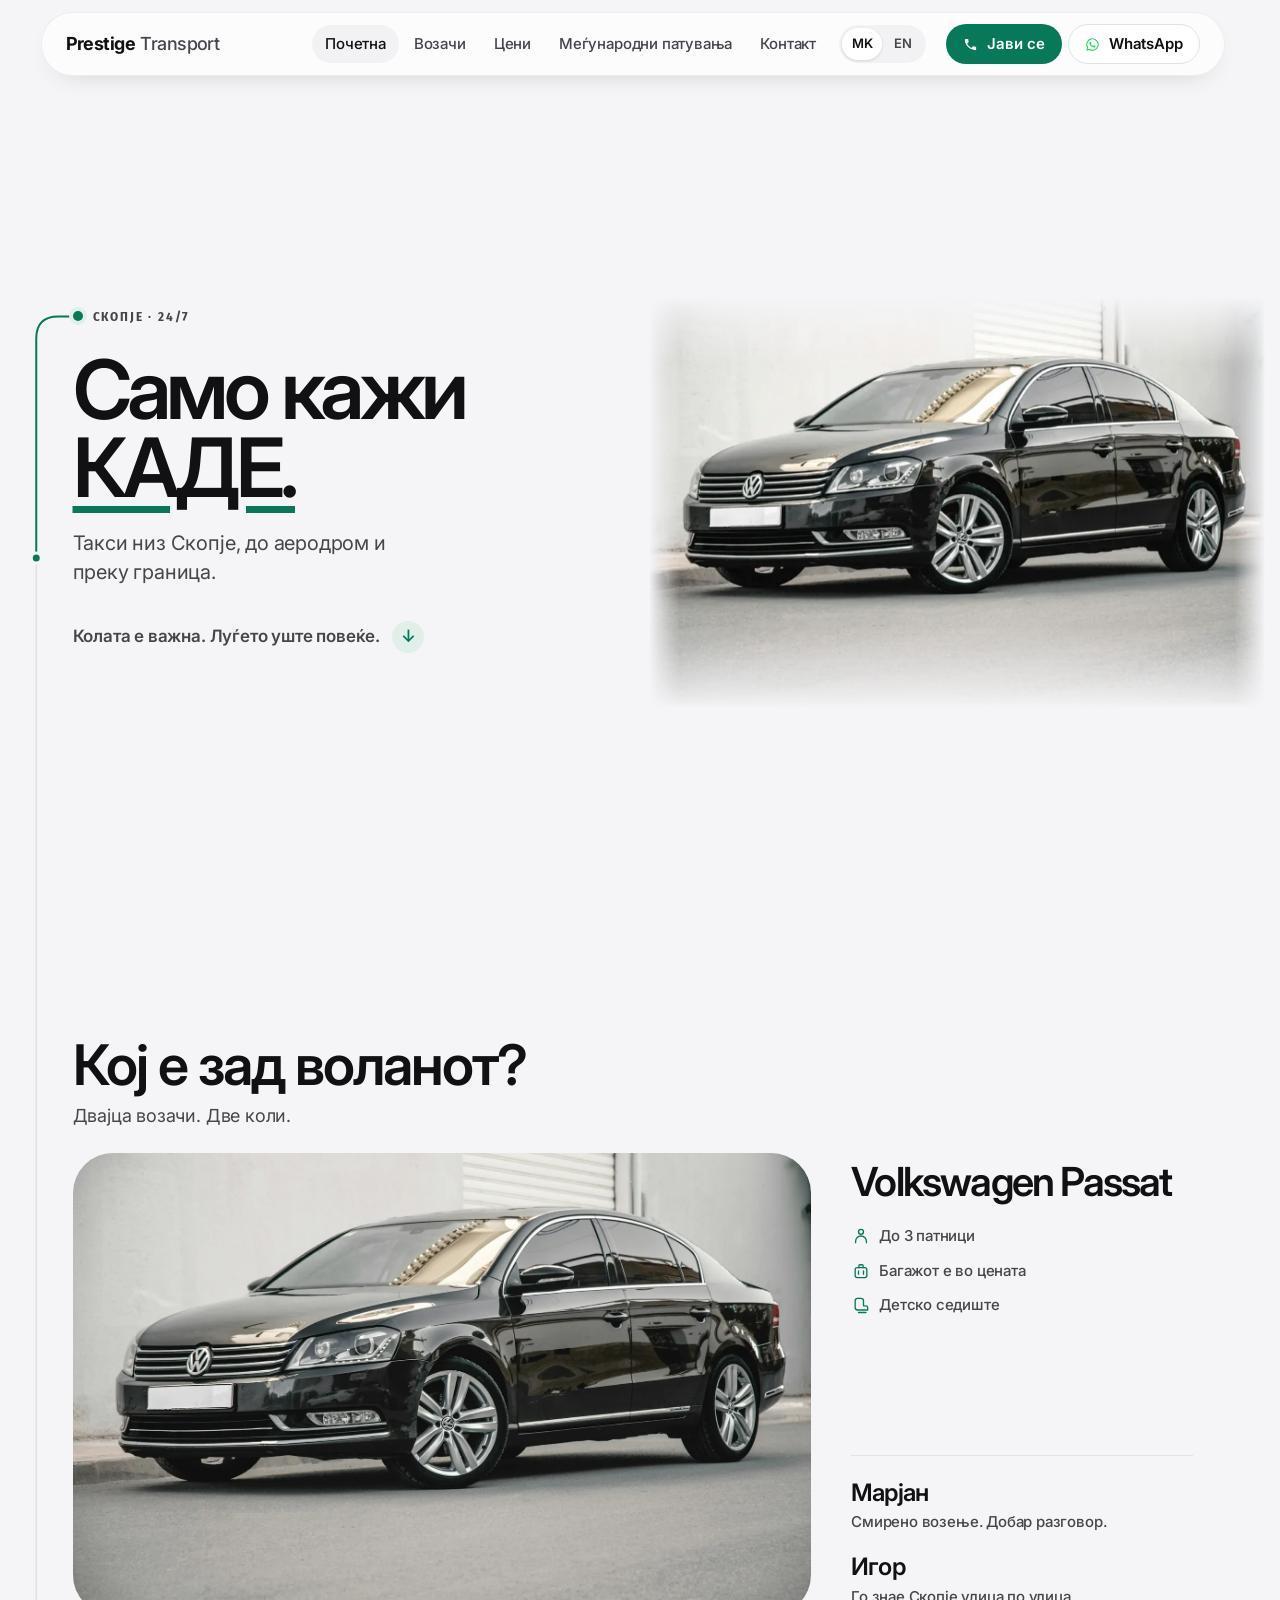
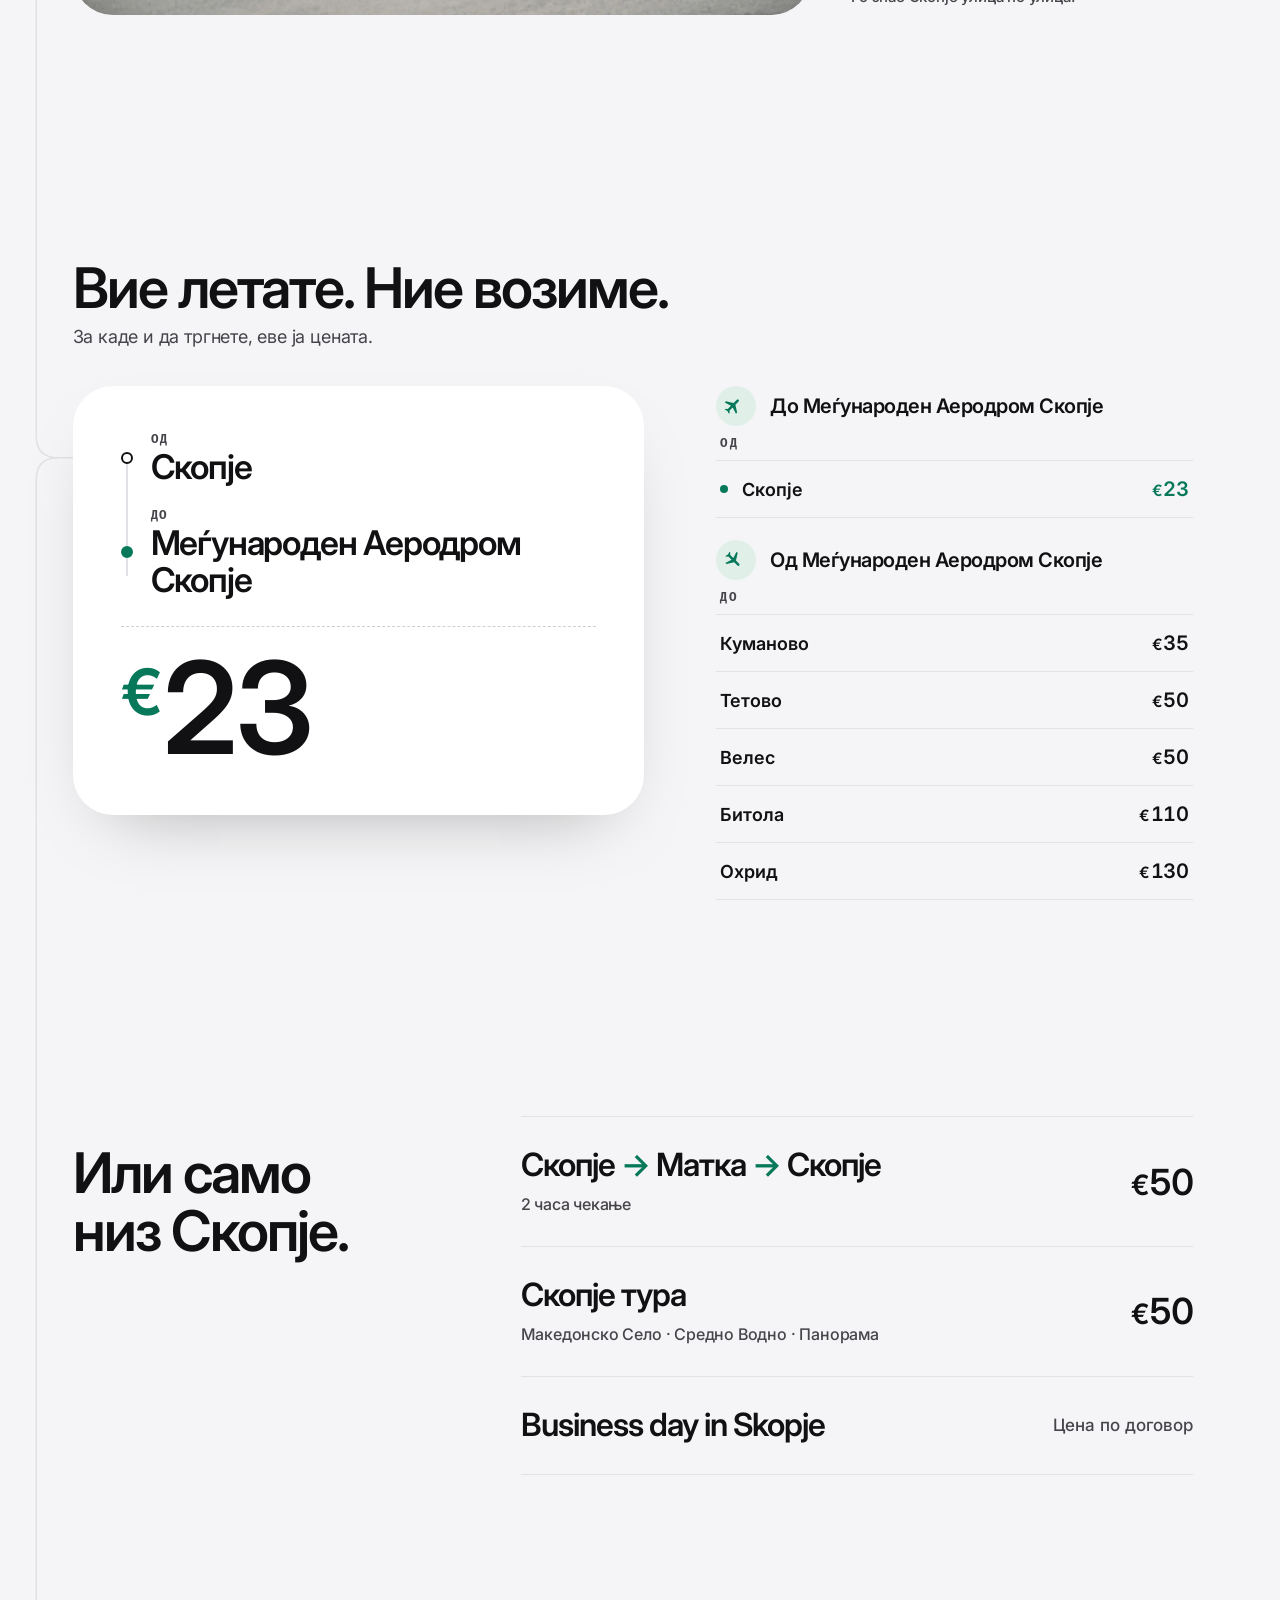
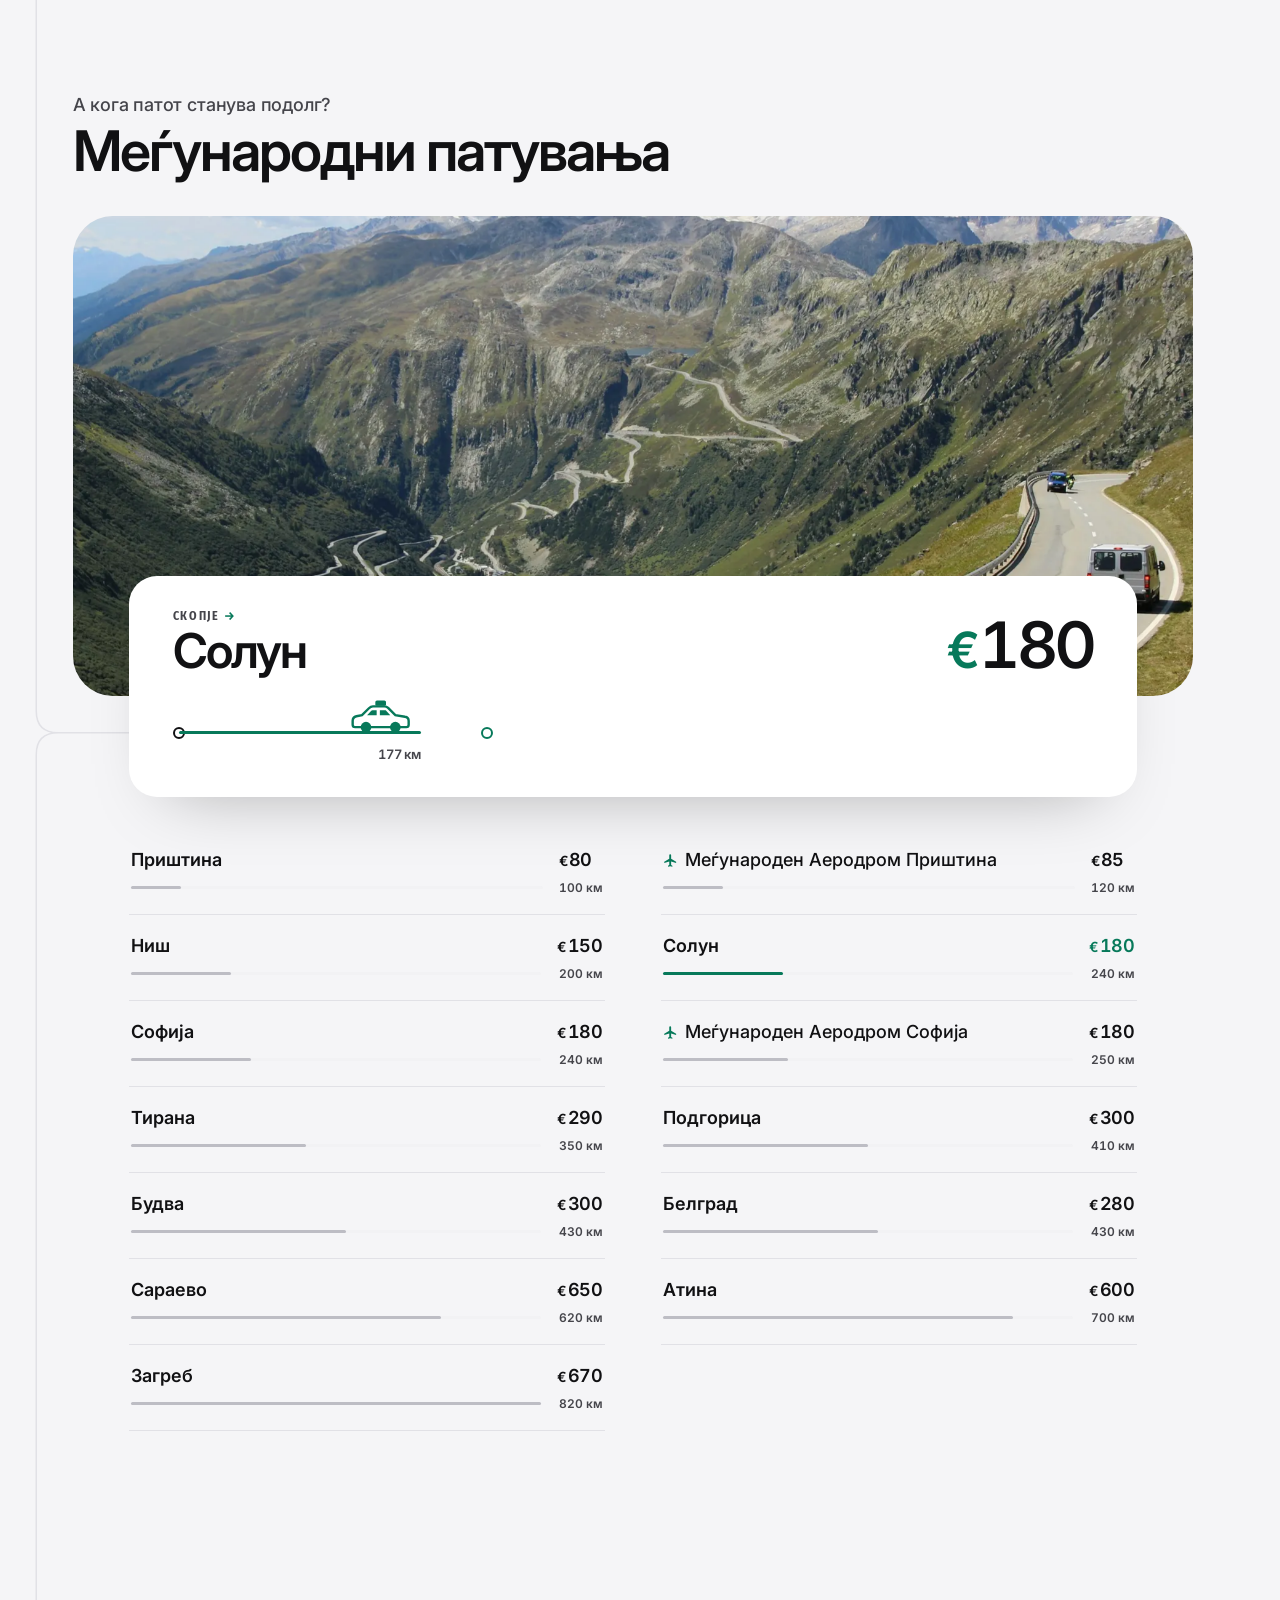
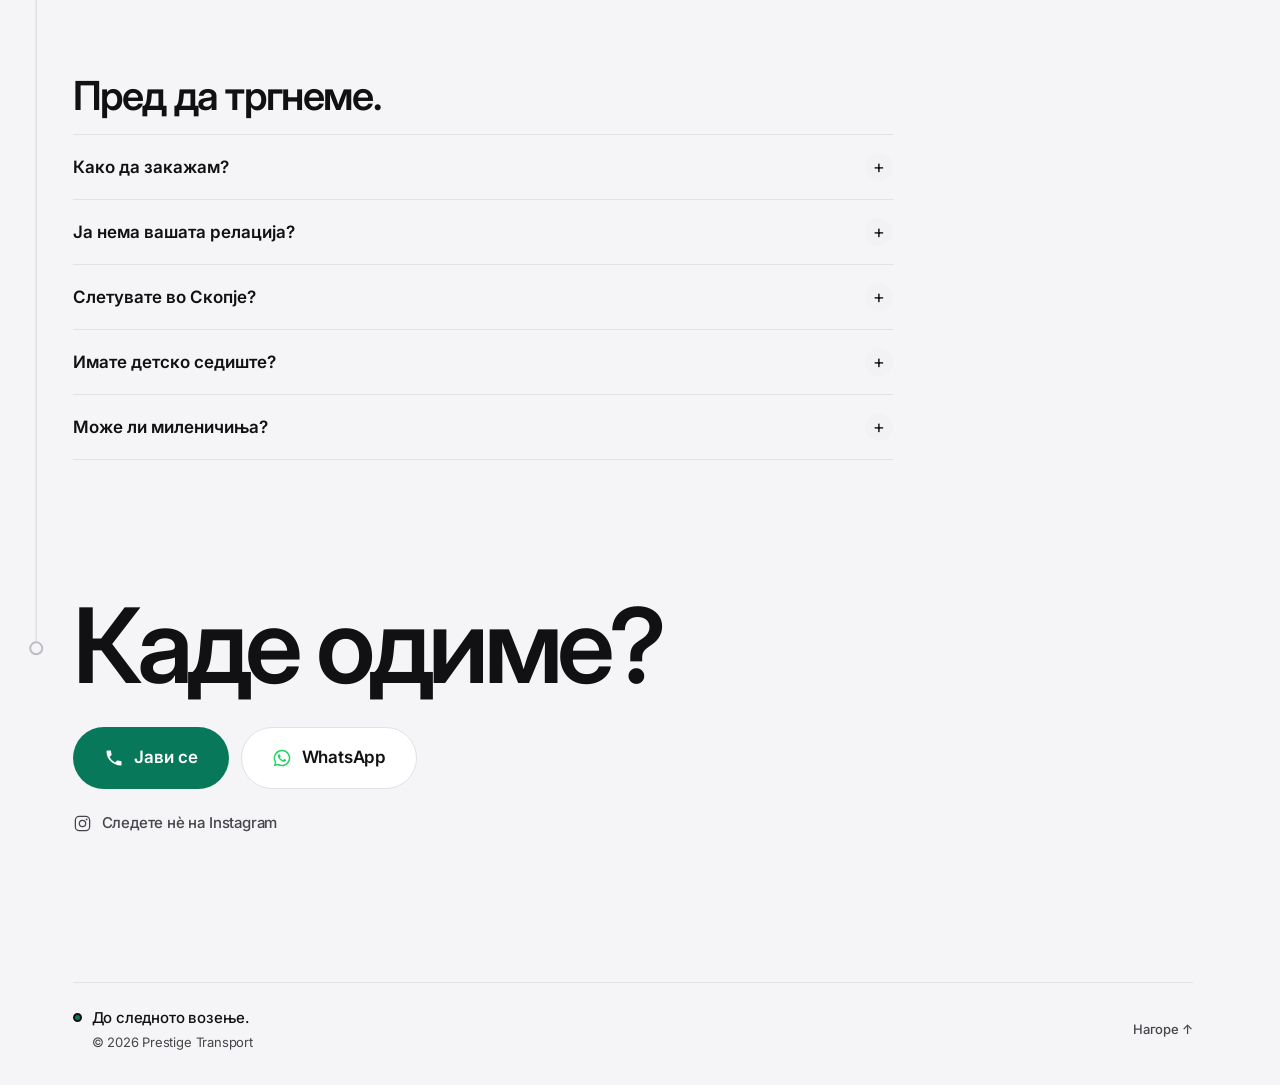
==== commit 7be2e3b5: "feat: interactive taxi story page" ====
--- a/index.html
+++ b/index.html
@@ -75,31 +75,30 @@
           <a class="hero__next" href="#vozaci" data-reveal><span data-i18n="hero.next">Колата е важна. Луѓето уште повеќе.</span><span class="hero__arrow" aria-hidden="true">↓</span></a>
         </div>
 
-        <figure class="hero__photo photo">
-          <div class="hero__zoom">
-            <img src="assets/images/hero.webp" srcset="assets/images/hero-800.webp 800w, assets/images/hero.webp 1600w" sizes="(min-width: 900px) 52vw, 100vw" data-parallax alt="Насмеан возач и патничка во автомобил" data-i18n-alt="hero.alt" width="1600" height="1068" fetchpriority="high" />
-          </div>
+        <figure class="hero__photo">
+          <img src="assets/images/hero-passat.webp" srcset="assets/images/hero-passat-800.webp 800w, assets/images/hero-passat.webp 1600w" sizes="(min-width: 900px) 55vw, 100vw" alt="Црн Volkswagen Passat" data-i18n-alt="car.alt" width="1600" height="1060" fetchpriority="high" />
         </figure>
       </div>
     </section>
 
     <section class="section" id="vozaci">
-      <div class="container stage is-first" id="stage">
-        <div class="stage__head">
-          <div class="stage__title" data-reveal>
-            <h2 data-stop data-i18n="drivers.title">Кој е зад воланот?</h2>
-            <p class="head__lead" data-i18n="drivers.lead">Двајца возачи. Две коли.</p>
-          </div>
-          <div class="stage__names" id="driverNames" data-reveal role="group" data-i18n-aria="drivers.pick" aria-label="Изберете возач"></div>
-        </div>
-        <figure class="stage__car photo"><img id="carImg" alt="" width="1800" height="1200" loading="lazy" /></figure>
-        <figure class="stage__portrait photo"><img id="driverImg" alt="" width="1200" height="800" loading="lazy" /></figure>
-        <div class="stage__info" aria-live="polite">
-          <p class="stage__who" id="driverName"></p>
-          <p class="stage__model" id="carModel"></p>
-          <p class="stage__line" id="driverLine"></p>
-        </div>
-        <div class="crew" id="crew"></div>
+      <div class="container stage" id="stage">
+        <div class="head stage__head" data-reveal>
+          <h2 data-stop data-i18n="drivers.title">Кој е зад воланот?</h2>
+          <p class="head__lead" data-i18n="drivers.lead">Двајца возачи. Две коли.</p>
+        </div>
+        <figure class="stage__car photo">
+          <img src="assets/images/cars/passat.webp" srcset="assets/images/cars/passat-800.webp 800w, assets/images/cars/passat.webp 1600w" sizes="(min-width: 900px) 66vw, 100vw" alt="Volkswagen Passat" data-i18n-alt="car.alt" width="1600" height="1060" loading="lazy" />
+        </figure>
+        <div class="stage__info">
+          <p class="stage__model" data-car-model>Volkswagen Passat</p>
+          <ul class="specs">
+            <li><svg viewBox="0 0 24 24" aria-hidden="true"><circle cx="12" cy="7" r="3"/><path d="M5.5 20v-1.5a6.5 6.5 0 0 1 13 0V20"/></svg><span data-i18n="car.seats">До 3 патници</span></li>
+            <li><svg viewBox="0 0 24 24" aria-hidden="true"><rect x="5" y="8" width="14" height="12" rx="2.5"/><path d="M9.5 8V5.5a1 1 0 0 1 1-1h3a1 1 0 0 1 1 1V8M9 12v4M15 12v4"/></svg><span data-i18n="car.luggage">Багажот е во цената</span></li>
+            <li><svg viewBox="0 0 24 24" aria-hidden="true"><path d="M8 4h4a3 3 0 0 1 3 3v6h3a2 2 0 0 1 2 2v3H8a3 3 0 0 1-3-3V7a3 3 0 0 1 3-3zM9 21h9"/></svg><span data-i18n="car.child">Детско седиште</span></li>
+          </ul>
+        </div>
+        <ul class="crew" id="crew"></ul>
       </div>
     </section>
 
--- a/css/style.css
+++ b/css/style.css
@@ -380,7 +380,6 @@
 }
 .rail.is-done::after { border-color: var(--accent); background: var(--accent); }
 
-.crew,
 .trips__head,
 .trips__label { display: none; }
 
@@ -414,15 +413,27 @@
 .hero__inner { display: flex; flex-direction: column; }
 .hero__photo {
   aspect-ratio: 3 / 2;
-  margin: 30px 0 0 var(--gutter);
-  border-radius: var(--radius) 0 0 var(--radius);
-}
-.hero__zoom { height: 100%; animation: settle 2.4s var(--ease) both; }
-.hero__zoom img { object-position: 62% 40%; will-change: transform; }
-
-@keyframes settle {
-  from { transform: scale(1.1); }
-  to { transform: none; }
+  margin: 18px 0 0;
+  -webkit-mask-image:
+    linear-gradient(to bottom, transparent 0, #000 16%, #000 80%, transparent 100%),
+    linear-gradient(to right, transparent 0, #000 5%, #000 95%, transparent 100%);
+  -webkit-mask-composite: source-in;
+  mask-image:
+    linear-gradient(to bottom, transparent 0, #000 16%, #000 80%, transparent 100%),
+    linear-gradient(to right, transparent 0, #000 5%, #000 95%, transparent 100%);
+  mask-composite: intersect;
+}
+.hero__photo img {
+  width: 100%;
+  height: 100%;
+  object-fit: cover;
+  object-position: 45% 70%;
+  animation: arrive 1.6s var(--ease) both .15s;
+}
+
+@keyframes arrive {
+  from { opacity: 0; transform: translateX(9%); }
+  to { opacity: 1; transform: none; }
 }
 
 .hero__text { padding: 32px var(--gutter) 0; }
@@ -486,9 +497,8 @@
   .hero h1 { margin: 22px 0 22px; font-size: clamp(4.25rem, 6.4vw, 6.25rem); }
   .hero__photo {
     grid-column: 3;
-    aspect-ratio: auto;
-    margin: 0 0 0 48px;
-    border-radius: 0 0 0 var(--radius-lg);
+    align-self: center;
+    margin: calc(var(--header-h) + 40px) 0 0 16px;
   }
 }
 
@@ -627,152 +637,91 @@
 }
 
 
-.stage {
-  display: grid;
-  --step: 60ms;
-}
-.stage.is-first { --step: 170ms; }
-
+.stage { display: grid; }
 .stage__head { margin-bottom: 24px; }
-.stage__names { display: flex; gap: 10px; margin-top: 20px; }
-.chip {
-  flex: 1;
-  display: flex;
-  align-items: center;
-  gap: 12px;
-  min-width: 0;
-  padding: 6px 18px 6px 6px;
-  border: 1.5px solid var(--line);
-  border-radius: 999px;
-  background: transparent;
-  color: var(--ink-2);
-  font: inherit;
-  font-size: var(--text-md);
-  font-weight: 600;
-  letter-spacing: -0.02em;
-  text-align: left;
-  cursor: pointer;
-  transition: border-color .25s, background-color .25s, color .25s, box-shadow .25s;
-}
-.chip:hover { border-color: #C2C2C8; color: var(--ink); }
-.chip[aria-pressed="true"] {
-  border-color: var(--accent);
-  background: var(--panel);
-  color: var(--ink);
-  box-shadow: 0 0 0 3px var(--accent-soft);
-  cursor: default;
-}
-.chip__photo {
-  flex: none;
-  width: 46px; height: 46px;
-  border-radius: 50%;
-  object-fit: cover;
-  filter: grayscale(1);
-  opacity: 0.7;
-  transition: filter .25s, opacity .25s;
-}
-.chip[aria-pressed="true"] .chip__photo,
-.chip:hover .chip__photo { filter: none; opacity: 1; }
-.chip__name { overflow: hidden; text-overflow: ellipsis; white-space: nowrap; }
 
 .stage__car {
   aspect-ratio: 3 / 2;
-  margin-inline: 0 calc(-1 * var(--gutter));
+  margin-right: calc(-1 * var(--gutter));
   border-radius: var(--radius) 0 0 var(--radius);
 }
-.stage__portrait {
-  position: relative;
-  z-index: 2;
-  width: 58%;
-  aspect-ratio: 3 / 2;
-  margin-top: -18%;
-  margin-left: 14px;
-  border-radius: 18px;
-  box-shadow: 0 0 0 6px var(--bg), 0 24px 40px -26px rgba(0, 0, 0, 0.6);
-}
-.stage__info { margin-top: 22px; }
-
-.stage__who {
-  font-size: clamp(2.25rem, 10vw, 3.5rem);
-  font-weight: 600;
-  letter-spacing: -0.05em;
-  line-height: 1;
-}
-.stage__model { margin-top: 8px; color: var(--ink-2); font-size: var(--text-body); font-weight: 500; }
-.stage__line {
-  margin-top: 14px;
-  font-size: var(--text-lg);
-  font-weight: 600;
-  letter-spacing: -0.025em;
-  line-height: 1.25;
+.stage__car img {
+  object-position: 42% 62%;
+  transition: transform 1.4s var(--ease), opacity .7s var(--ease);
+}
+.stage.is-waiting .stage__car img { opacity: 0; transform: translateX(12%) scale(1.04); }
+
+.stage__info { margin-top: 20px; }
+.stage__model {
+  font-size: clamp(1.75rem, 7.6vw, 2.5rem);
+  font-weight: 600;
+  letter-spacing: -0.045em;
+  line-height: 1.05;
+}
+.specs { display: flex; flex-wrap: wrap; gap: 10px 20px; margin-top: 14px; }
+.specs li {
+  display: inline-flex;
+  align-items: center;
+  gap: 8px;
+  color: var(--ink-2);
+  font-size: var(--text-ui);
+  font-weight: 500;
+}
+.specs svg {
+  flex: none;
+  width: 20px; height: 20px;
+  fill: none;
+  stroke: var(--accent);
+  stroke-width: 1.6;
+  stroke-linecap: round;
+  stroke-linejoin: round;
+}
+
+.crew {
+  display: grid;
+  grid-template-columns: repeat(2, minmax(0, 1fr));
+  gap: 20px;
+  margin-top: 32px;
+  padding-top: 20px;
+  border-top: 1px solid var(--line);
+}
+.crew__name { font-size: var(--text-xl); font-weight: 600; letter-spacing: -0.035em; line-height: 1.1; }
+.crew__line {
+  margin-top: 6px;
+  color: var(--ink-2);
+  font-size: var(--text-ui);
+  font-weight: 500;
+  line-height: 1.35;
   text-wrap: pretty;
 }
-
-.stage__car img,
-.stage__portrait img,
-.stage__who,
-.stage__model,
-.stage__line {
-  transition: opacity .5s var(--ease), transform .6s var(--ease);
-}
-.stage__car img { transition-delay: 0ms; }
-.stage__portrait img { transition-delay: calc(var(--step) * 1); }
-.stage__who { transition-delay: calc(var(--step) * 2); }
-.stage__model { transition-delay: calc(var(--step) * 3); }
-.stage__line { transition-delay: calc(var(--step) * 4); }
-
-.stage.is-waiting .stage__car img,
-.stage.is-swapping .stage__car img { opacity: 0; transform: scale(1.04); }
-.stage.is-waiting .stage__portrait img,
-.stage.is-swapping .stage__portrait img { opacity: 0; transform: translateY(14px) scale(1.04); }
-.stage.is-waiting .stage__who,
-.stage.is-waiting .stage__model,
-.stage.is-waiting .stage__line,
-.stage.is-swapping .stage__who,
-.stage.is-swapping .stage__model,
-.stage.is-swapping .stage__line { opacity: 0; transform: translateY(8px); }
-
-.stage.is-swapping .stage__car img,
-.stage.is-swapping .stage__portrait img,
-.stage.is-swapping .stage__who,
-.stage.is-swapping .stage__model,
-.stage.is-swapping .stage__line { transition-duration: .16s; transition-delay: 0ms; }
+.crew__item { transition: opacity .6s var(--ease), transform .7s var(--ease); }
+.crew__item + .crew__item { transition-delay: 120ms; }
+.crew__item:not(.is-in) { opacity: 0; transform: translateY(10px); }
 
 @media (min-width: 900px) {
   .stage {
     grid-template-columns: repeat(12, minmax(0, 1fr));
-    grid-template-rows: auto auto 1fr auto;
+    grid-template-rows: auto auto 1fr;
     column-gap: 24px;
   }
-  .stage__head { display: contents; }
-  .stage__title { grid-column: 1 / -1; grid-row: 1; margin-bottom: 44px; }
-  .stage__names { grid-column: 1 / 4; grid-row: 2; flex-direction: column; gap: 12px; margin: 0; }
-  .chip { flex: none; }
+  .stage__head { grid-column: 1 / -1; }
   .stage__car {
-    grid-column: 4 / -1;
+    grid-column: 1 / 9;
     grid-row: 2 / 4;
     aspect-ratio: 16 / 10;
     margin: 0;
     border-radius: var(--radius-lg);
   }
-  .stage__portrait {
-    grid-column: 1 / 4;
-    grid-row: 3 / 5;
-    align-self: start;
-    width: auto;
-    aspect-ratio: 4 / 5;
-    margin: 36px -56px 0 0;
-    border-radius: var(--radius);
-    box-shadow: 0 0 0 10px var(--bg), 0 30px 50px -30px rgba(0, 0, 0, 0.6);
-  }
-  .stage__info { grid-column: 5 / -1; grid-row: 4; margin: 0; padding-top: 36px; }
-  .stage__model { font-size: var(--text-lg); }
-  .stage__line {
-    max-width: 22ch;
-    margin-top: 20px;
-    font-size: clamp(1.75rem, 2.8vw, 2.5rem);
-    letter-spacing: -0.035em;
-    line-height: 1.1;
+  .stage__info { grid-column: 9 / -1; grid-row: 2; margin: 0; padding: 8px 0 0 16px; }
+  .specs { flex-direction: column; gap: 12px; margin-top: 22px; }
+  .crew {
+    grid-column: 9 / -1;
+    grid-row: 3;
+    align-self: end;
+    grid-template-columns: minmax(0, 1fr);
+    gap: 22px;
+    margin: 0 0 8px 16px;
+    padding-top: 24px;
   }
 }
 
@@ -1110,7 +1059,6 @@
   .head__lead { font-size: var(--text-body); }
 
   .js-reveal [data-reveal] { opacity: 1; transform: none; transition: none; }
-  .hero__zoom { animation: none; }
 
   .trips .head__kicker { margin-bottom: 4px; font-size: var(--text-base); }
   [data-stop] { position: relative; }
@@ -1140,60 +1088,12 @@
   .hero__photo {
     order: 4;
     align-self: stretch;
-    height: min(100vw, 54svh);
+    height: min(66vw, 46svh);
     aspect-ratio: auto;
-    margin: 24px 10px 0;
-    border-radius: var(--radius);
-  }
-  .hero__zoom img { object-position: 57% 38%; }
+  }
   .hero__next { display: none; }
 
-  .stage__head { margin-bottom: 24px; }
-  .stage__names,
-  .stage__car,
-  .stage__portrait,
-  .stage__info { display: none; }
-
-  .crew { display: grid; gap: 44px; }
-  .crew__item { display: grid; grid-template-columns: minmax(0, 11fr) minmax(0, 12fr); column-gap: 16px; }
-  .crew__portrait {
-    position: relative;
-    z-index: 2;
-    aspect-ratio: 4 / 5;
-    margin-left: calc(var(--rail-x) - var(--pad-l) - 6px);
-    border-radius: 20px;
-    box-shadow: 0 0 0 5px var(--bg);
-  }
-  .crew__info { align-self: end; padding-bottom: 48px; }
-  .crew__name { font-size: clamp(1.625rem, 7vw, 2rem); font-weight: 600; letter-spacing: -0.045em; line-height: 1; }
-  .crew__model { margin-top: 6px; color: var(--ink-2); font-size: var(--text-ui); font-weight: 500; }
-  .crew__line {
-    margin-top: 12px;
-    font-size: var(--text-body);
-    font-weight: 600;
-    letter-spacing: -0.02em;
-    line-height: 1.25;
-    text-wrap: pretty;
-  }
-  .crew__car {
-    grid-column: 1 / -1;
-    aspect-ratio: 16 / 10;
-    margin: -34px calc(-1 * var(--pad-r)) 0 0;
-    border-radius: var(--radius) 0 0 var(--radius);
-    clip-path: inset(0 0 0 0 round var(--radius) 0 0 var(--radius));
-  }
-
-  .crew__portrait,
-  .crew__info,
-  .crew__car {
-    transition: opacity .6s var(--ease), transform .8s var(--ease), clip-path 1s var(--ease);
-  }
-  .crew__portrait { transition-delay: var(--wait, 0ms); }
-  .crew__info { transition-delay: calc(var(--wait, 0ms) + 120ms); }
-  .crew__car { transition-delay: calc(var(--wait, 0ms) + 200ms); }
-  .crew__item:not(.is-in) .crew__portrait { opacity: 0; transform: translateY(14px); }
-  .crew__item:not(.is-in) .crew__info { opacity: 0; transform: translateY(10px); }
-  .crew__item:not(.is-in) .crew__car { clip-path: inset(0 0 0 35% round var(--radius) 0 0 var(--radius)); opacity: 0; }
+  .stage__car { margin-right: calc(-1 * var(--pad-r)); }
 
   .slip { display: none; }
   .pricing .head { margin-bottom: 28px; }
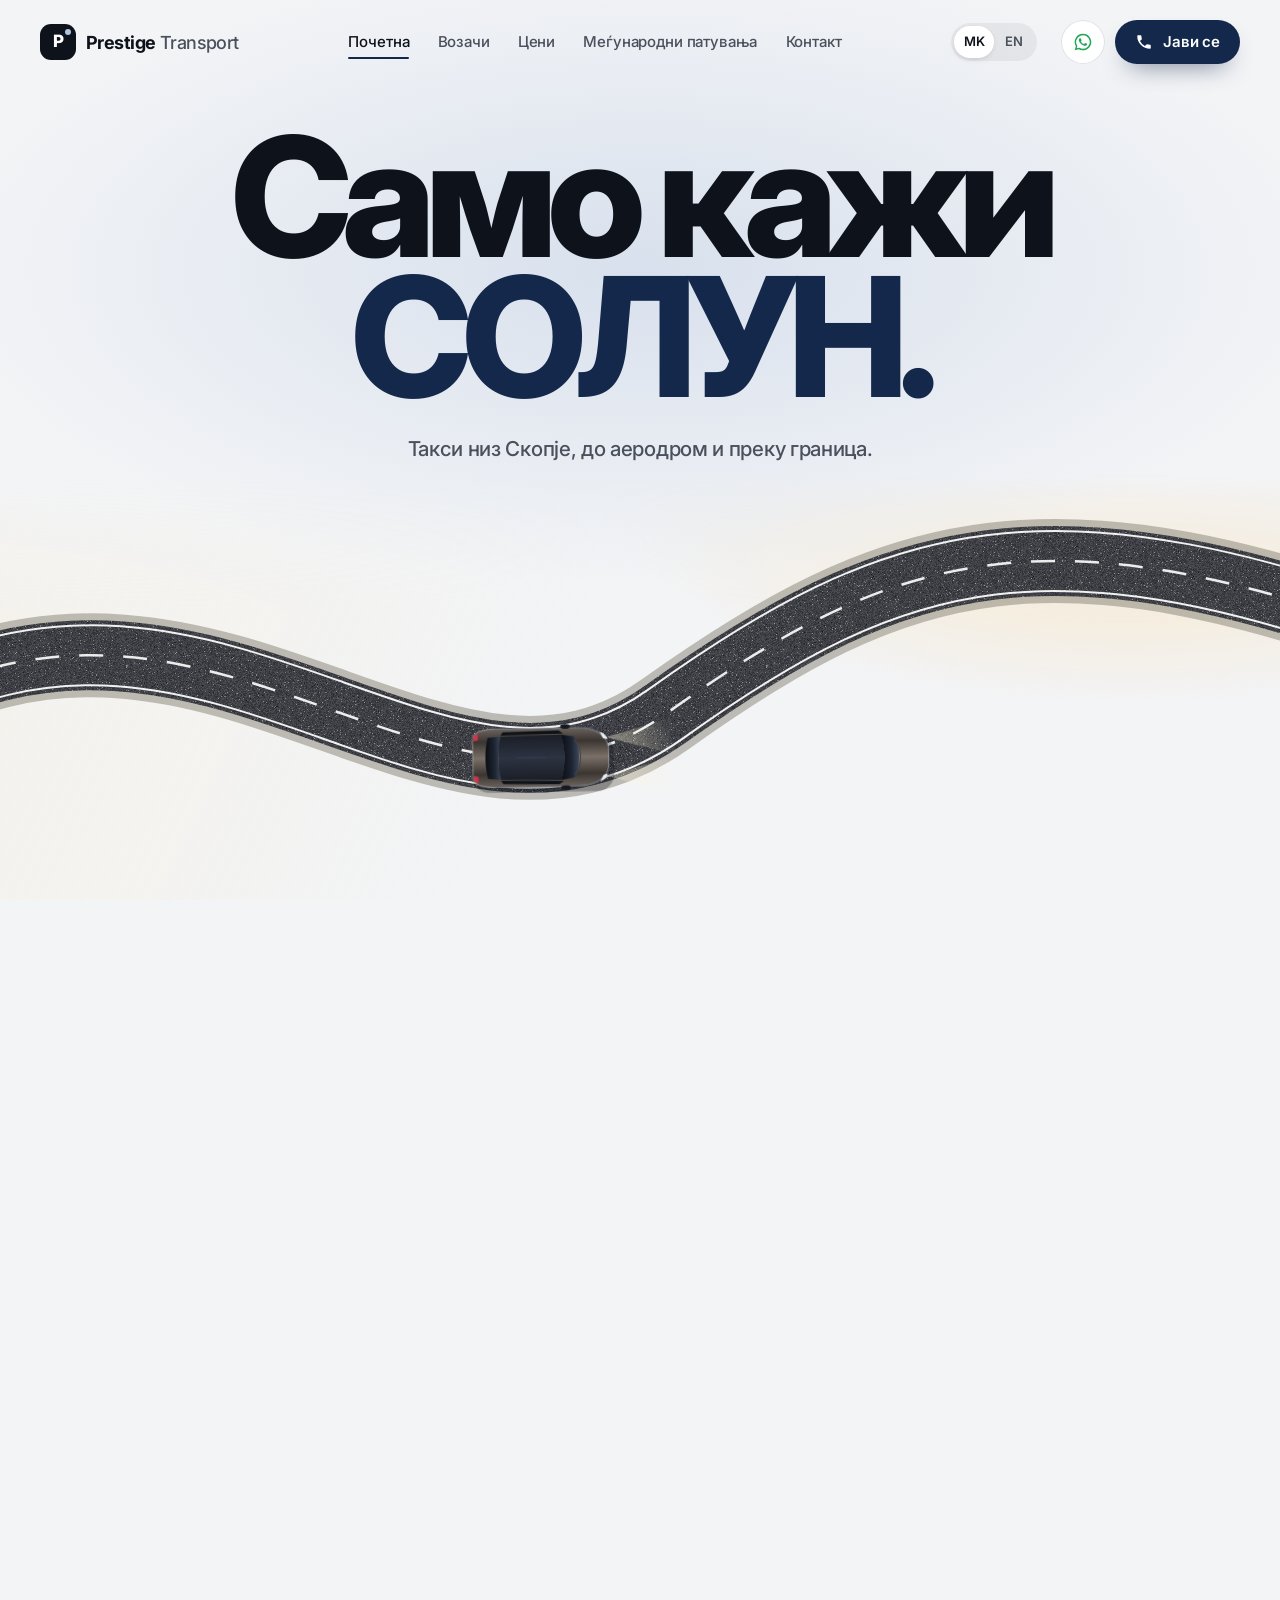
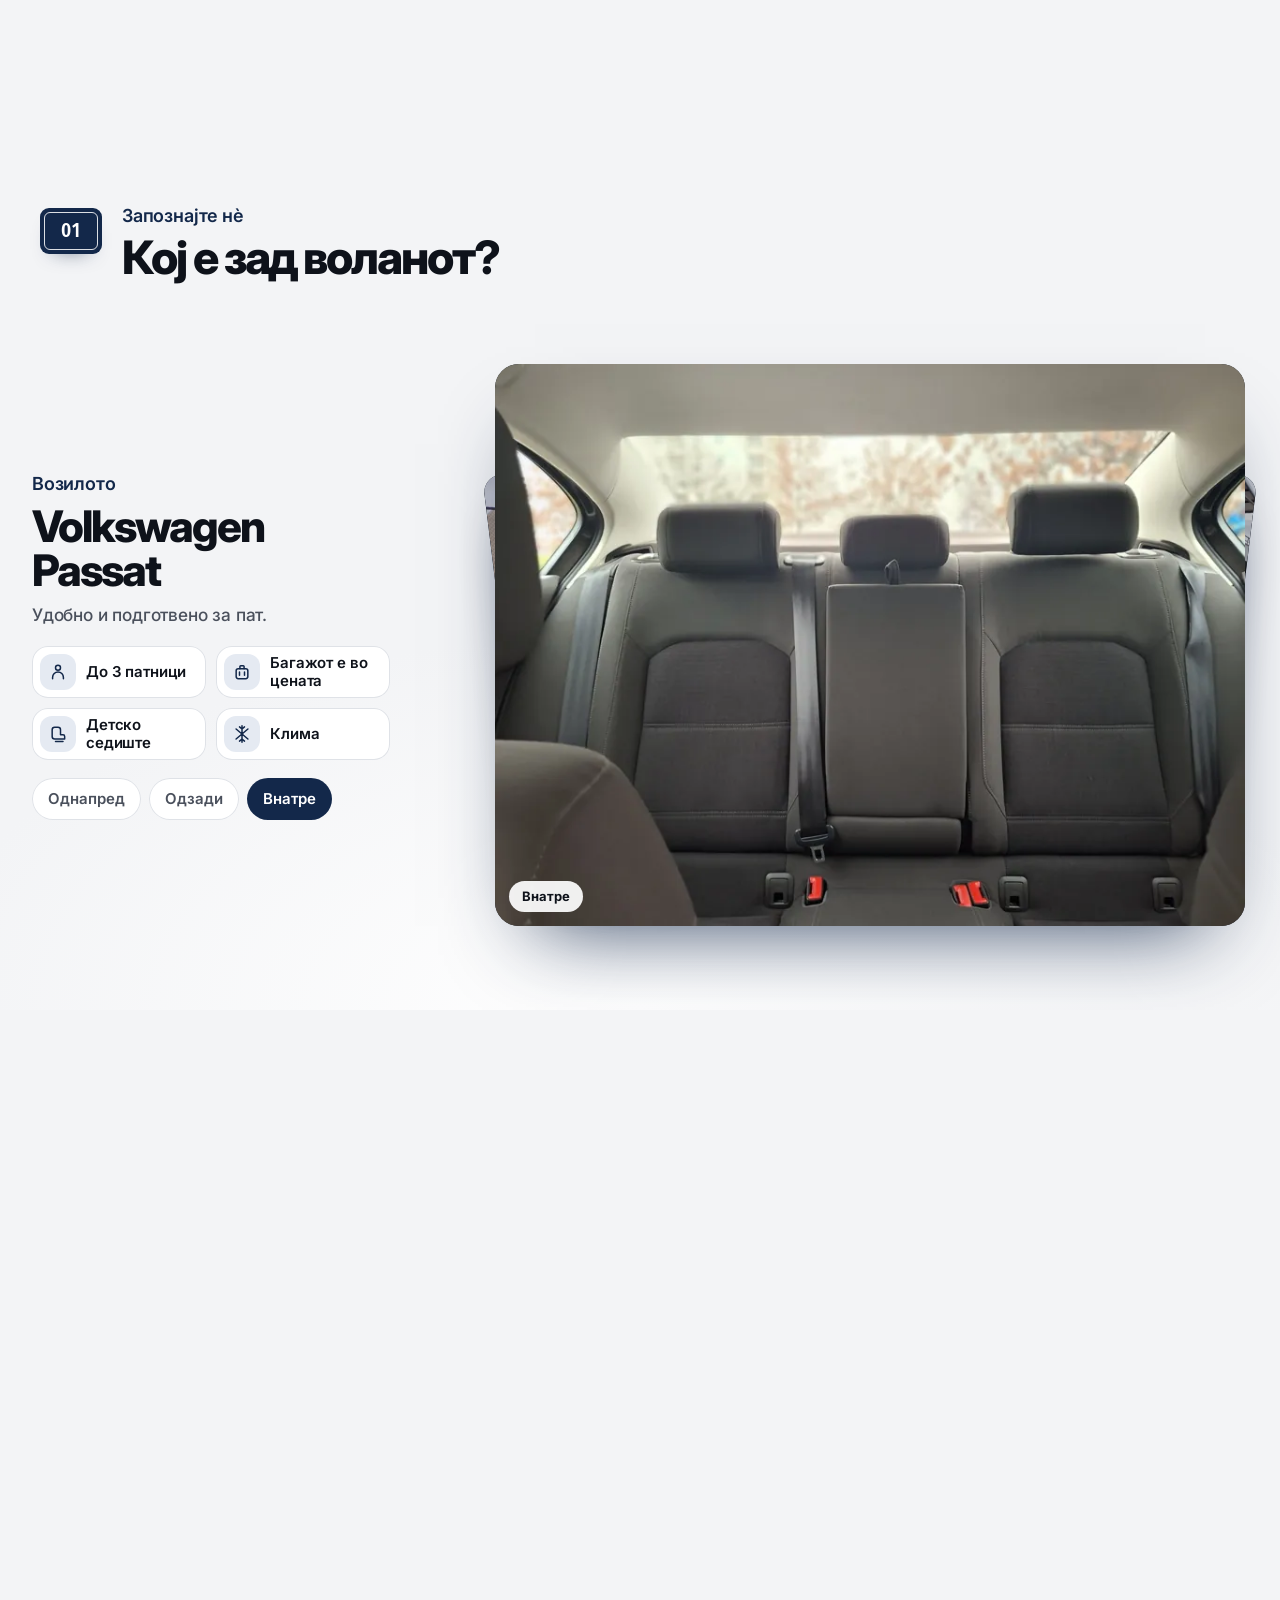
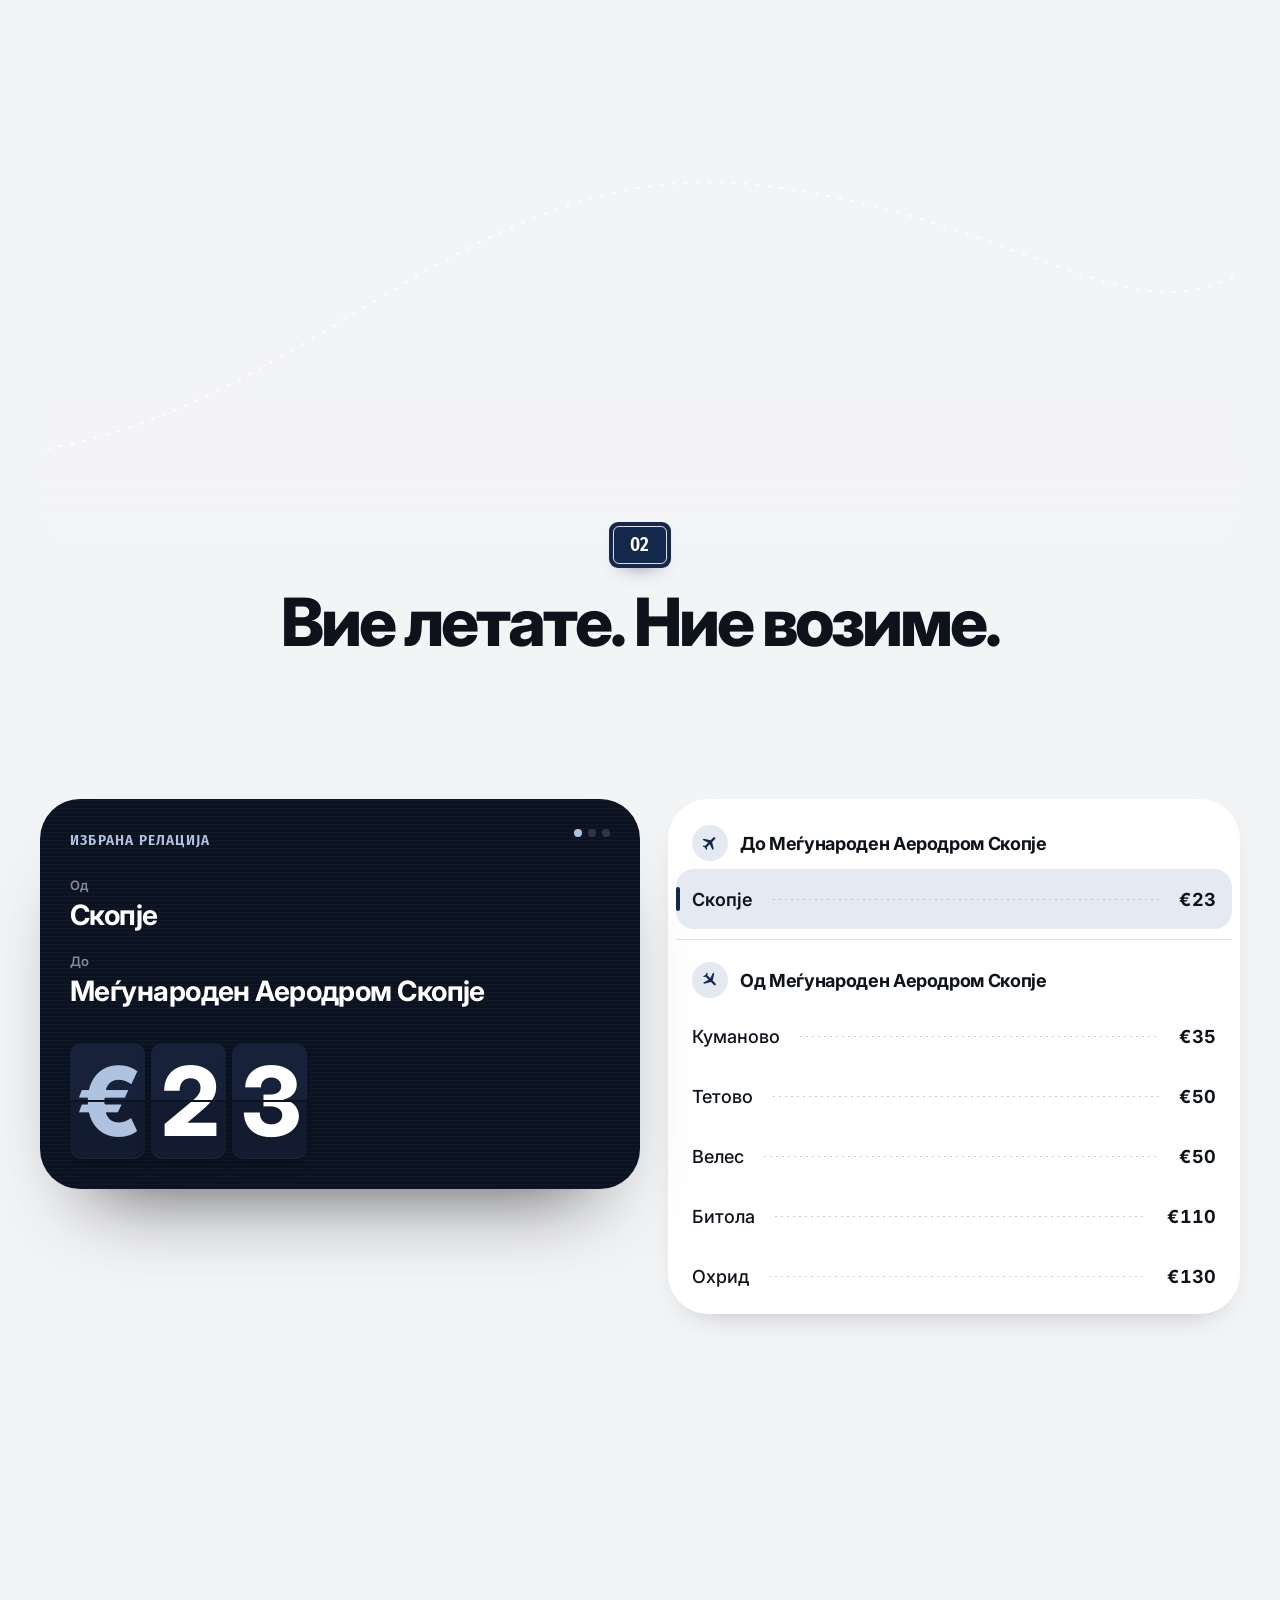
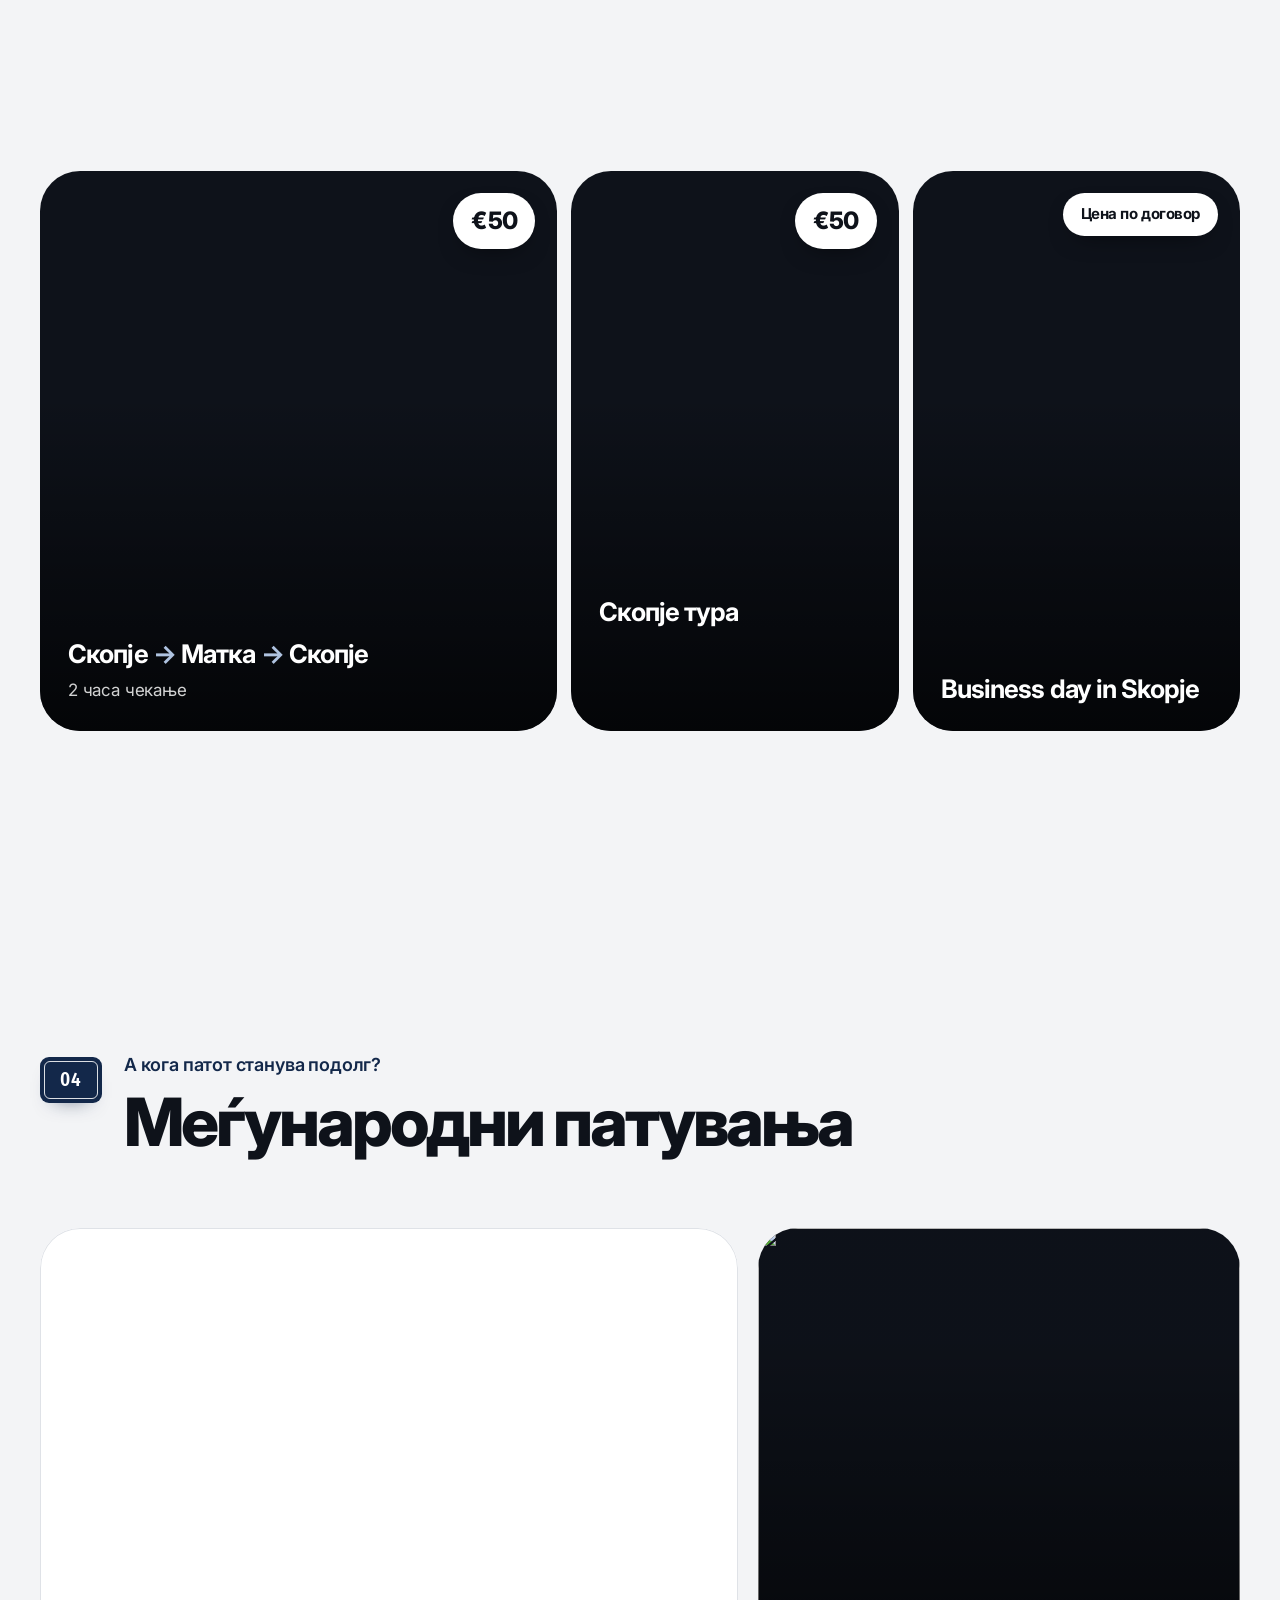
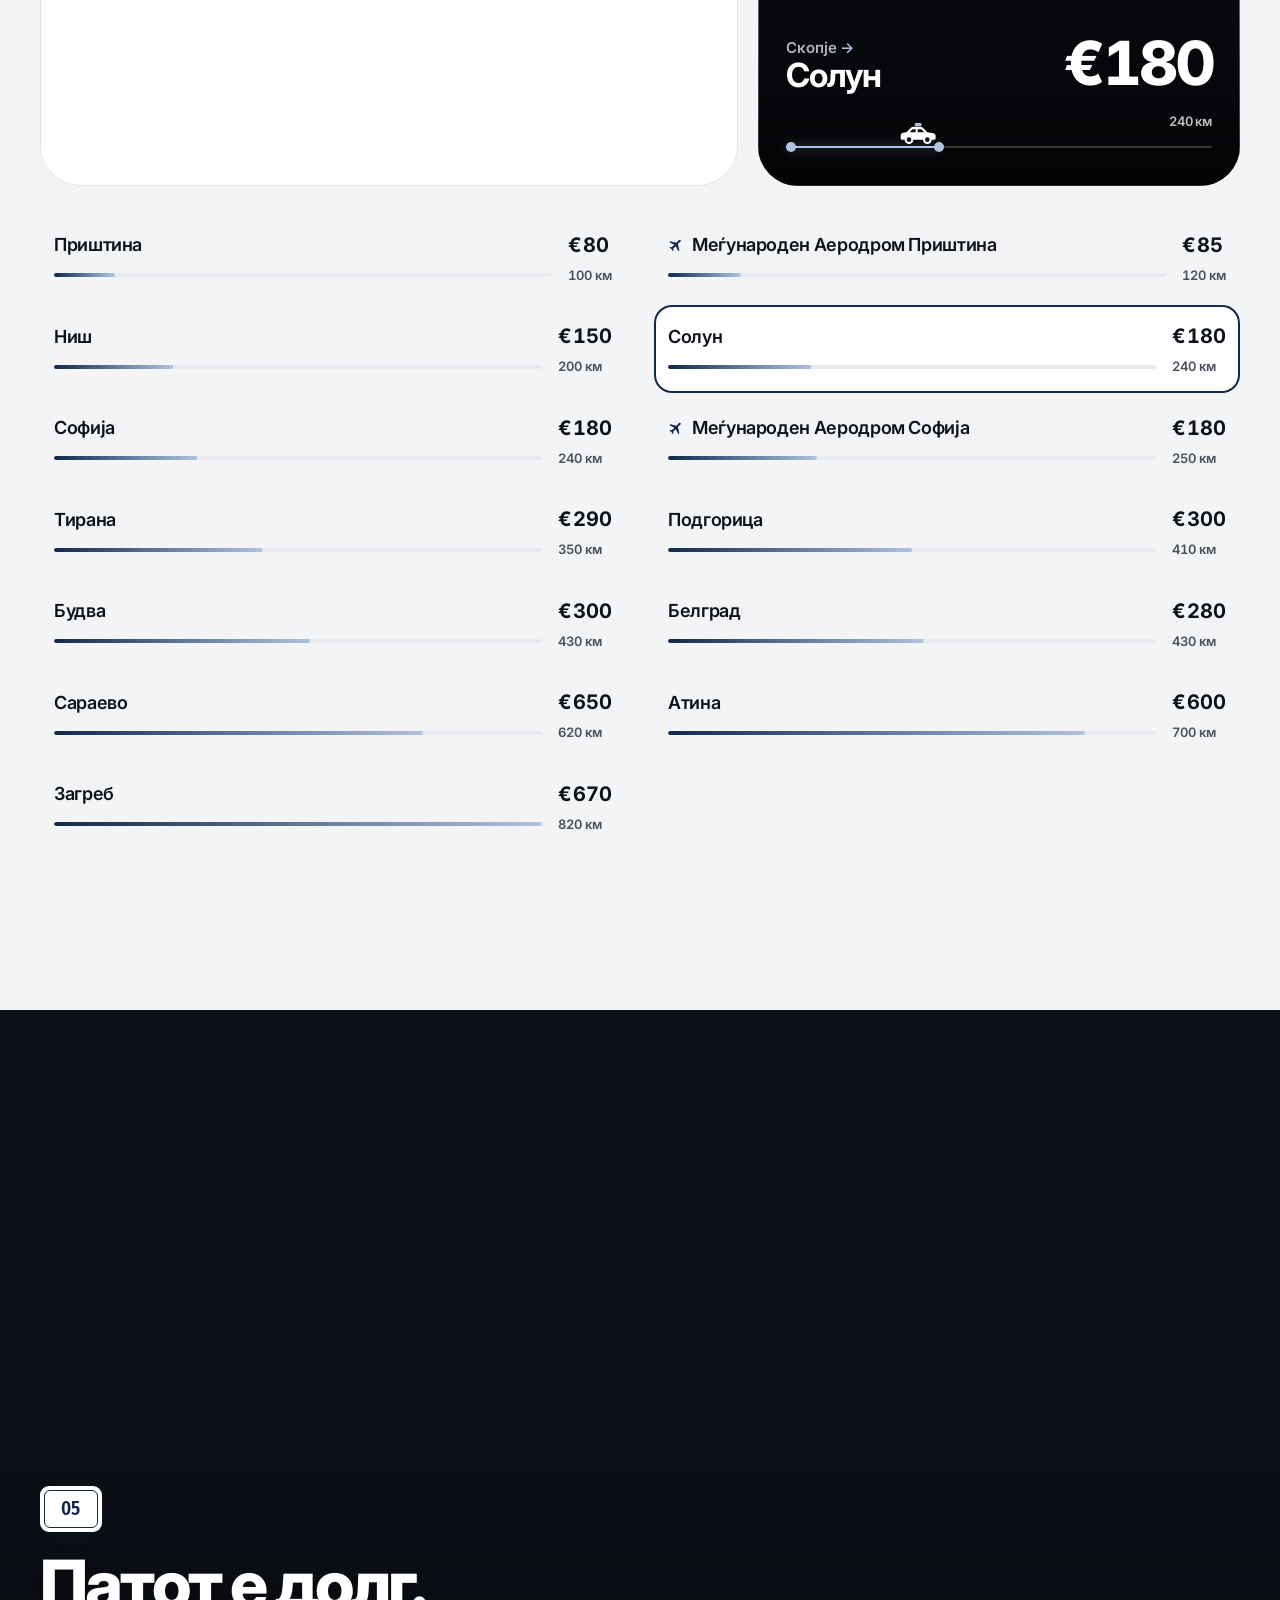
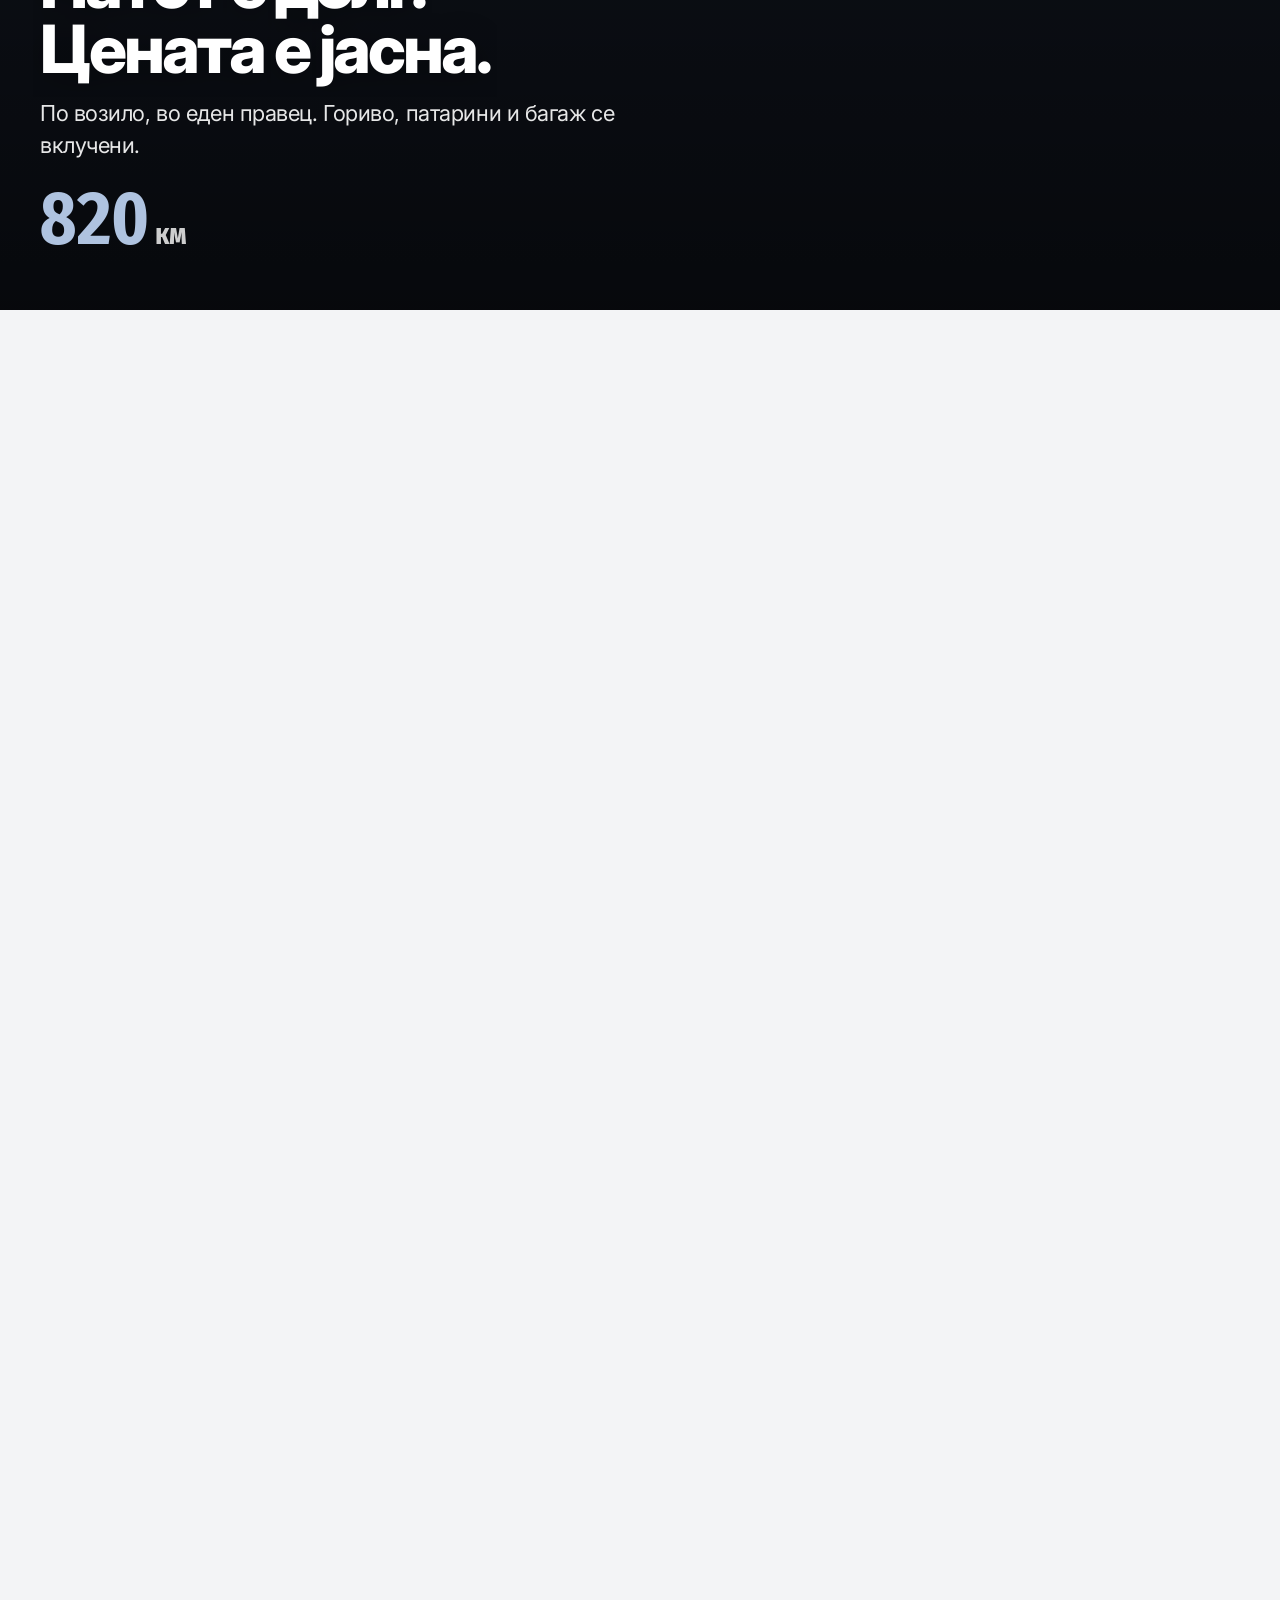
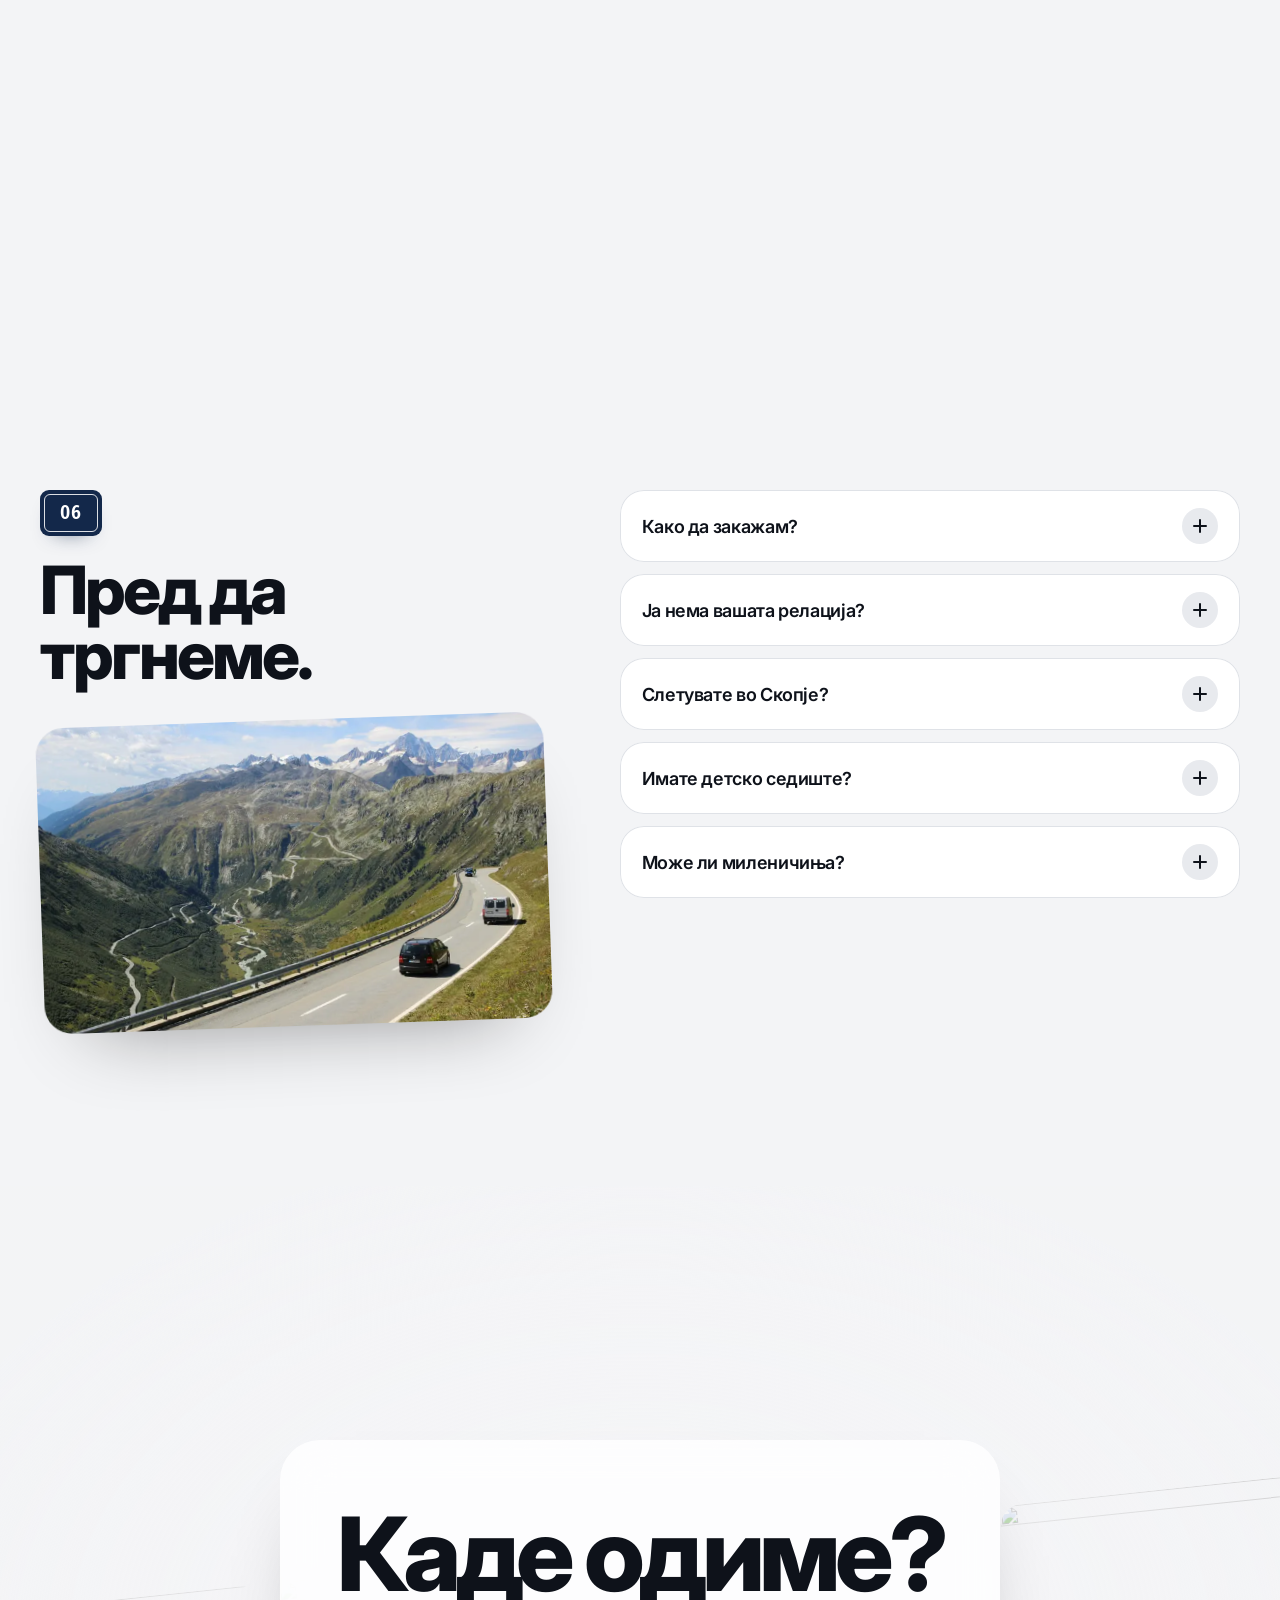
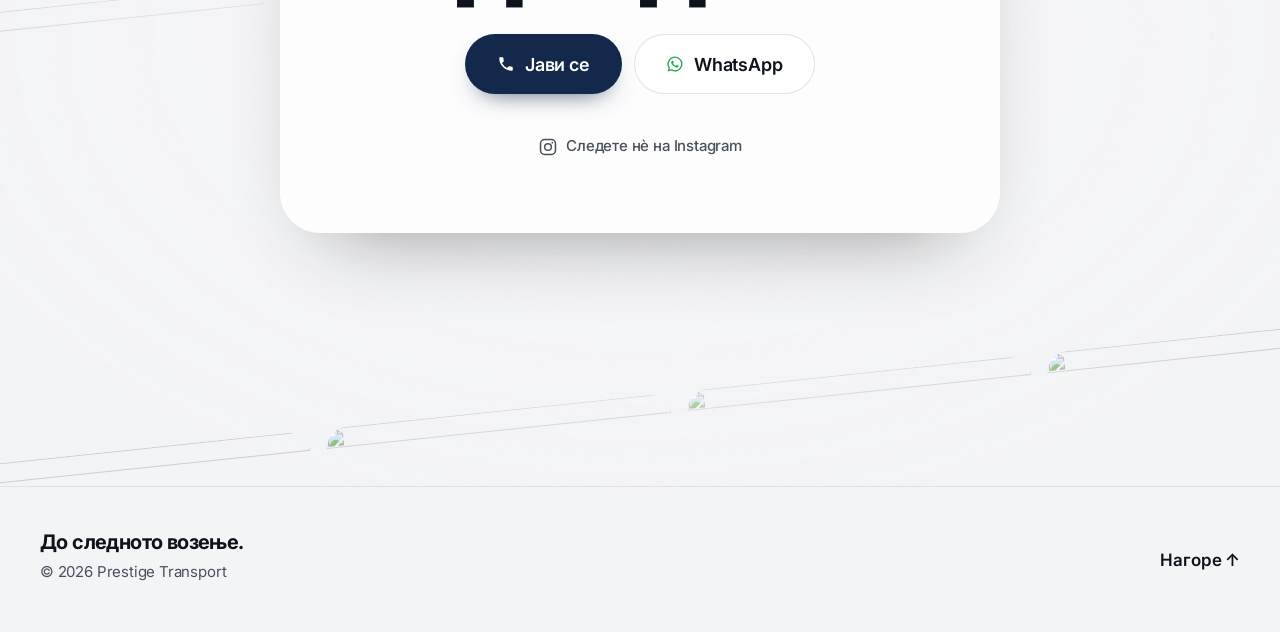
==== commit b42c46be: "chore: change the homepage" ====
--- a/index.html
+++ b/index.html
@@ -5,221 +5,423 @@
   <meta name="viewport" content="width=device-width, initial-scale=1" />
   <title>Prestige Transport — Само кажи каде.</title>
   <meta name="description" content="Такси низ Скопје, трансфери до Меѓународен Аеродром Скопје и меѓународни патувања. Јасни цени, двајца возачи." />
-  <meta name="theme-color" content="#F5F5F7" />
+  <meta name="theme-color" content="#F3F4F6" />
   <meta property="og:title" content="Prestige Transport" />
   <meta property="og:site_name" content="Prestige Transport" />
   <meta property="og:description" content="Само кажи каде." />
-  <meta property="og:image" content="assets/images/hero.jpg" />
+  <meta property="og:image" content="assets/images/og.jpg" />
+  <meta property="og:image:width" content="1200" />
+  <meta property="og:image:height" content="630" />
   <link rel="icon" href="assets/icons/favicon.svg" type="image/svg+xml" />
   <link rel="preconnect" href="https://fonts.googleapis.com" />
   <link rel="preconnect" href="https://fonts.gstatic.com" crossorigin />
-  <link href="https://fonts.googleapis.com/css2?family=Fira+Sans+Condensed:wght@600;700&family=Inter:wght@400;500;600;700&display=swap" rel="stylesheet" />
-  <link rel="stylesheet" href="css/style.css" />
+  <link rel="preconnect" href="https://images.unsplash.com" />
+  <link rel="preconnect" href="https://cdn.jsdelivr.net" crossorigin />
+  <link href="https://fonts.googleapis.com/css2?family=Fira+Sans+Condensed:wght@500;600;700&family=Inter:wght@400;500;600;700;800&display=swap" rel="stylesheet" />
+  <link rel="stylesheet" href="css/story.css" />
 </head>
 <body>
 
   <a class="skip" href="#main" data-i18n="skip">Прескокни до содржината</a>
 
-  <header class="header" id="header">
-    <div class="container header__inner">
+  <header class="bar" id="bar">
+    <div class="bar__inner">
       <a class="brand" href="#pocetna" data-i18n-aria="brand.home" aria-label="Prestige Transport — почетна">
+        <span class="brand__mark" aria-hidden="true">P</span>
         <span class="brand__name" aria-hidden="true" data-brand>Prestige<span>Transport</span></span>
       </a>
 
       <nav class="nav" id="nav">
-        <a href="#pocetna" data-i18n="nav.home">Почетна</a>
-        <a href="#vozaci" data-i18n="nav.drivers">Возачи</a>
-        <a href="#ceni" data-i18n="nav.prices">Цени</a>
-        <a href="#patuvanja" data-i18n="nav.trips">Меѓународни патувања</a>
-        <a href="#kontakt" data-i18n="nav.contact">Контакт</a>
-        <div class="lang-switch" role="group" data-i18n-aria="lang.label" aria-label="Јазик" data-active="mk">
-          <button type="button" data-lang="mk">MK</button>
-          <button type="button" data-lang="en">EN</button>
+        <div class="nav__links">
+          <a href="#pocetna" style="--n:0"><span class="nav__no" aria-hidden="true">01</span><span data-i18n="nav.home">Почетна</span></a>
+          <a href="#vozaci" style="--n:1"><span class="nav__no" aria-hidden="true">02</span><span data-i18n="nav.drivers">Возачи</span></a>
+          <a href="#ceni" style="--n:2"><span class="nav__no" aria-hidden="true">03</span><span data-i18n="nav.prices">Цени</span></a>
+          <a href="#patuvanja" style="--n:3"><span class="nav__no" aria-hidden="true">04</span><span data-i18n="nav.trips">Меѓународни патувања</span></a>
+          <a href="#kontakt" style="--n:4"><span class="nav__no" aria-hidden="true">05</span><span data-i18n="nav.contact">Контакт</span></a>
+        </div>
+        <div class="nav__foot">
+          <div class="lang" role="group" data-i18n-aria="lang.label" aria-label="Јазик">
+            <button type="button" data-lang="mk">MK</button>
+            <button type="button" data-lang="en">EN</button>
+          </div>
+          <a class="nav__wa" data-whatsapp href="#kontakt" target="_blank" rel="noopener"><svg class="wa" viewBox="0 0 24 24" aria-hidden="true"><path d="M12 2a10 10 0 0 0-8.6 15.1L2 22l5-1.3A10 10 0 1 0 12 2zm0 18.2c-1.5 0-3-.4-4.3-1.2l-.3-.2-3 .8.8-2.9-.2-.3A8.2 8.2 0 1 1 12 20.2zm4.5-6.1c-.2-.1-1.5-.7-1.7-.8-.2-.1-.4-.1-.6.1l-.8 1c-.1.2-.3.2-.5.1a6.7 6.7 0 0 1-3.3-2.9c-.3-.4.2-.4.7-1.4.1-.2 0-.3 0-.4l-.8-1.8c-.2-.5-.4-.4-.6-.4h-.5c-.2 0-.4.1-.6.3-.2.2-.8.8-.8 2s.9 2.3 1 2.5c.1.2 1.7 2.6 4.1 3.6 1.5.7 2.1.7 2.9.6.5-.1 1.5-.6 1.7-1.2.2-.6.2-1.1.1-1.2l-.3-.1z"/></svg><span data-i18n="btn.message">Пишете ни</span></a>
         </div>
       </nav>
 
-      <div class="header__actions">
-        <button class="btn btn--go btn--sm header__btn" type="button" data-call>
-          <svg viewBox="0 0 24 24" aria-hidden="true"><path d="M6.6 10.8a15.1 15.1 0 0 0 6.6 6.6l2.2-2.2a1 1 0 0 1 1-.25 11.4 11.4 0 0 0 3.6.57 1 1 0 0 1 1 1V20a1 1 0 0 1-1 1A17 17 0 0 1 3 4a1 1 0 0 1 1-1h3.5a1 1 0 0 1 1 1c0 1.25.2 2.45.57 3.57a1 1 0 0 1-.25 1z"/></svg>
-          <span class="header__btn-text" data-i18n="btn.call">Јави се</span>
-        </button>
-        <a class="btn btn--light btn--sm header__btn" data-whatsapp href="#kontakt" target="_blank" rel="noopener">
-          <svg class="wa-mark" viewBox="0 0 24 24" aria-hidden="true"><path d="M12 2a10 10 0 0 0-8.6 15.1L2 22l5-1.3A10 10 0 1 0 12 2zm0 18.2c-1.5 0-3-.4-4.3-1.2l-.3-.2-3 .8.8-2.9-.2-.3A8.2 8.2 0 1 1 12 20.2zm4.5-6.1c-.2-.1-1.5-.7-1.7-.8-.2-.1-.4-.1-.6.1l-.8 1c-.1.2-.3.2-.5.1a6.7 6.7 0 0 1-3.3-2.9c-.3-.4.2-.4.7-1.4.1-.2 0-.3 0-.4l-.8-1.8c-.2-.5-.4-.4-.6-.4h-.5c-.2 0-.4.1-.6.3-.2.2-.8.8-.8 2s.9 2.3 1 2.5c.1.2 1.7 2.6 4.1 3.6 1.5.7 2.1.7 2.9.6.5-.1 1.5-.6 1.7-1.2.2-.6.2-1.1.1-1.2l-.3-.1z"/></svg>
-          <span class="header__btn-text">WhatsApp</span>
-        </a>
-        <button class="menu-btn" id="menuBtn" type="button" aria-expanded="false" aria-controls="nav">
-          <span class="menu-btn__lines" aria-hidden="true"></span>
+      <div class="bar__actions">
+        <a class="bar__wa" data-whatsapp href="#kontakt" target="_blank" rel="noopener" aria-label="WhatsApp"><svg class="wa" viewBox="0 0 24 24" aria-hidden="true"><path d="M12 2a10 10 0 0 0-8.6 15.1L2 22l5-1.3A10 10 0 1 0 12 2zm0 18.2c-1.5 0-3-.4-4.3-1.2l-.3-.2-3 .8.8-2.9-.2-.3A8.2 8.2 0 1 1 12 20.2zm4.5-6.1c-.2-.1-1.5-.7-1.7-.8-.2-.1-.4-.1-.6.1l-.8 1c-.1.2-.3.2-.5.1a6.7 6.7 0 0 1-3.3-2.9c-.3-.4.2-.4.7-1.4.1-.2 0-.3 0-.4l-.8-1.8c-.2-.5-.4-.4-.6-.4h-.5c-.2 0-.4.1-.6.3-.2.2-.8.8-.8 2s.9 2.3 1 2.5c.1.2 1.7 2.6 4.1 3.6 1.5.7 2.1.7 2.9.6.5-.1 1.5-.6 1.7-1.2.2-.6.2-1.1.1-1.2l-.3-.1z"/></svg></a>
+        <button class="btn btn--go bar__call" type="button" data-call data-magnet><svg viewBox="0 0 24 24" aria-hidden="true"><path d="M6.6 10.8a15.1 15.1 0 0 0 6.6 6.6l2.2-2.2a1 1 0 0 1 1-.25 11.4 11.4 0 0 0 3.6.57 1 1 0 0 1 1 1V20a1 1 0 0 1-1 1A17 17 0 0 1 3 4a1 1 0 0 1 1-1h3.5a1 1 0 0 1 1 1c0 1.25.2 2.45.57 3.57a1 1 0 0 1-.25 1z"/></svg><span data-i18n="btn.call">Јави се</span></button>
+        <button class="burger" id="burger" type="button" aria-expanded="false" aria-controls="nav">
+          <span class="burger__lines" aria-hidden="true"><i></i><i></i></span>
           <span class="sr-only" data-i18n="menu">Мени</span>
         </button>
       </div>
     </div>
   </header>
 
+  <ol class="stops" id="stops" aria-hidden="true"></ol>
+
   <main id="main">
 
-    <svg class="thread" id="thread" aria-hidden="true" hidden>
-      <path class="thread__base" id="threadBase" />
-      <path class="thread__drawn" id="threadDrawn" />
-      <circle class="thread__end" id="threadEnd" r="6" />
-      <circle class="thread__head" id="threadHead" r="5" />
-    </svg>
-
-    <div class="rail" id="rail" aria-hidden="true" hidden><span class="rail__fill" id="railFill"></span></div>
-
-    <section class="hero" id="pocetna">
-      <div class="hero__inner">
+    <section class="hero" id="pocetna" data-chapter="ch.start">
+      <div class="hero__pin" id="heroPin">
+        <div class="hero__ground" id="heroGround" aria-hidden="true"></div>
+        <svg class="road" id="road" aria-hidden="true">
+          <defs>
+            <pattern id="asphalt" patternUnits="userSpaceOnUse" width="160" height="160"><image id="asphaltImg" width="160" height="160"/></pattern>
+          </defs>
+          <path class="road__shoulder"/>
+          <path class="road__tar"/>
+          <path class="road__line"/>
+          <path class="road__tar road__tar--inner"/>
+          <path class="road__dash"/>
+        </svg>
+
         <div class="hero__text">
-          <p class="hero__here"><span class="hero__dot" data-thread></span><span data-i18n="hero.here">Скопје · 24/7</span></p>
-          <h1 data-reveal data-i18n="hero.title">Само кажи<br><span class="marker">КАДЕ.</span></h1>
-          <p class="lead hero__lead" data-reveal data-i18n="hero.lead">Такси низ Скопје, до аеродром и преку граница.</p>
-          <a class="hero__next" href="#vozaci" data-reveal><span data-i18n="hero.next">Колата е важна. Луѓето уште повеќе.</span><span class="hero__arrow" aria-hidden="true">↓</span></a>
-        </div>
-
-        <figure class="hero__photo">
-          <img src="assets/images/hero-passat.webp" srcset="assets/images/hero-passat-800.webp 800w, assets/images/hero-passat.webp 1600w" sizes="(min-width: 900px) 55vw, 100vw" alt="Црн Volkswagen Passat" data-i18n-alt="car.alt" width="1600" height="1060" fetchpriority="high" />
-        </figure>
-      </div>
-    </section>
-
-    <section class="section" id="vozaci">
-      <div class="container stage" id="stage">
-        <div class="head stage__head" data-reveal>
-          <h2 data-stop data-i18n="drivers.title">Кој е зад воланот?</h2>
-          <p class="head__lead" data-i18n="drivers.lead">Двајца возачи. Две коли.</p>
-        </div>
-        <figure class="stage__car photo">
-          <img src="assets/images/cars/passat.webp" srcset="assets/images/cars/passat-800.webp 800w, assets/images/cars/passat.webp 1600w" sizes="(min-width: 900px) 66vw, 100vw" alt="Volkswagen Passat" data-i18n-alt="car.alt" width="1600" height="1060" loading="lazy" />
-        </figure>
-        <div class="stage__info">
-          <p class="stage__model" data-car-model>Volkswagen Passat</p>
-          <ul class="specs">
-            <li><svg viewBox="0 0 24 24" aria-hidden="true"><circle cx="12" cy="7" r="3"/><path d="M5.5 20v-1.5a6.5 6.5 0 0 1 13 0V20"/></svg><span data-i18n="car.seats">До 3 патници</span></li>
-            <li><svg viewBox="0 0 24 24" aria-hidden="true"><rect x="5" y="8" width="14" height="12" rx="2.5"/><path d="M9.5 8V5.5a1 1 0 0 1 1-1h3a1 1 0 0 1 1 1V8M9 12v4M15 12v4"/></svg><span data-i18n="car.luggage">Багажот е во цената</span></li>
-            <li><svg viewBox="0 0 24 24" aria-hidden="true"><path d="M8 4h4a3 3 0 0 1 3 3v6h3a2 2 0 0 1 2 2v3H8a3 3 0 0 1-3-3V7a3 3 0 0 1 3-3zM9 21h9"/></svg><span data-i18n="car.child">Детско седиште</span></li>
-          </ul>
-        </div>
-        <ul class="crew" id="crew"></ul>
-      </div>
-    </section>
-
-    <section class="section" id="ceni">
-      <div class="container pricing">
-        <div class="head" data-reveal>
-          <h2 data-stop data-i18n="prices.title">Вие летате. Ние возиме.</h2>
-          <p class="head__lead" data-i18n="prices.lead">За каде и да тргнете, еве ја цената.</p>
-        </div>
-
-        <div class="pricing__body">
-          <div class="slip" aria-live="polite">
-            <div class="slip__route">
-              <p class="slip__stop">
-                <span class="slip__dot" data-thread></span>
-                <span class="slip__label" data-i18n="fare.from">Од</span>
-                <span class="slip__place" id="fareFrom"></span>
-              </p>
-              <p class="slip__stop">
-                <span class="slip__dot slip__dot--to"></span>
-                <span class="slip__label" data-i18n="fare.to">До</span>
-                <span class="slip__place" id="fareTo"></span>
-              </p>
+          <h1 class="hero__title" id="heroTitle" aria-label="Само кажи каде.">
+            <span class="hero__say" data-split data-i18n="hero.say" aria-hidden="true">Само кажи</span>
+            <span class="slot" id="slot" aria-hidden="true"><span class="slot__word">КАДЕ.</span></span>
+          </h1>
+          <p class="hero__lead" id="heroLead" data-i18n="hero.lead">Такси низ Скопје, до аеродром и преку граница.</p>
+        </div>
+
+        <div class="tcar" id="tcar"><svg class="tc" viewBox="0 0 140 60" aria-hidden="true">
+              <defs>
+                <linearGradient id="tcBody" x1="0" y1="0" x2="0" y2="1">
+                  <stop offset="0" stop-color="#6A615A"/><stop offset=".22" stop-color="#3B3531"/><stop offset=".5" stop-color="#7A7068"/><stop offset=".78" stop-color="#3B3531"/><stop offset="1" stop-color="#6A615A"/>
+                </linearGradient>
+                <linearGradient id="tcGlass" x1="0" y1="0" x2="1" y2="0">
+                  <stop offset="0" stop-color="#0A0D13"/><stop offset=".6" stop-color="#1E2633"/><stop offset="1" stop-color="#3B475A"/>
+                </linearGradient>
+                <linearGradient id="tcRoof" x1="0" y1="0" x2="0" y2="1">
+                  <stop offset="0" stop-color="#1A1E27"/><stop offset=".5" stop-color="#2C3341"/><stop offset="1" stop-color="#1A1E27"/>
+                </linearGradient>
+                <radialGradient id="tcBeam" cx="0" cy=".5" r="1">
+                  <stop offset="0" stop-color="#FFF6D8" stop-opacity=".55"/><stop offset="1" stop-color="#FFF6D8" stop-opacity="0"/>
+                </radialGradient>
+              </defs>
+              <path class="tc__beam" d="M134 12L200 -6L200 30Z M134 48L200 30L200 66Z" fill="url(#tcBeam)"/>
+              <rect class="tc__shadow" x="6" y="6" width="132" height="52" rx="16"/>
+              <path d="M10 13C10 6 17 3 30 3L108 3C124 3 134 10 136 21L136 39C134 50 124 57 108 57L30 57C17 57 10 54 10 47Z" fill="url(#tcBody)" stroke="rgba(255,255,255,.35)" stroke-width="1"/>
+              <path d="M30 3L108 3C118 3 126 6 131 11" fill="none" stroke="#5B6577" stroke-width="1" opacity=".7"/>
+              <path d="M30 57L108 57C118 57 126 54 131 49" fill="none" stroke="#5B6577" stroke-width="1" opacity=".7"/>
+              <path d="M92 9L104 11C110 22 110 38 104 49L92 51C96 38 96 22 92 9Z" fill="url(#tcGlass)"/>
+              <path d="M24 11L36 10C33 22 33 38 36 50L24 49C21 38 21 22 24 11Z" fill="url(#tcGlass)"/>
+              <path d="M36 10L92 9C96 22 96 38 92 51L36 50C33 38 33 22 36 10Z" fill="url(#tcRoof)"/>
+              <path d="M38 6L90 5L94 8L36 9Z M38 54L90 55L94 52L36 51Z" fill="#0E1219"/>
+              <path d="M104 14C112 20 112 40 104 46" fill="none" stroke="#3E4656" stroke-width="1"/>
+              <ellipse cx="96" cy="1.6" rx="4.5" ry="2.2" fill="#151922"/>
+              <ellipse cx="96" cy="58.4" rx="4.5" ry="2.2" fill="#151922"/>
+              <path d="M128 7Q134 9 135 14L131 13Z M128 53Q134 51 135 46L131 47Z" fill="#E9EEF6"/>
+              <path d="M11 9L15 7L15 13L11 14Z M11 51L15 53L15 47L11 46Z" fill="#D2334A"/>
+              <path d="M50 30h28" stroke="#3A4252" stroke-width="1" opacity=".6"/>
+            </svg></div>
+      </div>
+    </section>
+
+    <section class="m2" id="vozaci" data-chapter="ch.car">
+      <div class="m2__pin">
+        <div class="m2__head wrap">
+          <div class="sign" aria-hidden="true"><span>01</span></div>
+          <div>
+            <p class="kicker" data-i18n="drivers.kicker">Запознајте нѐ</p>
+            <h2 data-split data-i18n="drivers.title">Кој е зад воланот?</h2>
+          </div>
+        </div>
+
+        <div class="m2__stage" id="m2Stage">
+          <p class="m2__big m2__big--m" id="bigM" aria-hidden="true" data-driver-name="0"></p>
+          <p class="m2__big m2__big--i" id="bigI" aria-hidden="true" data-driver-name="1"></p>
+
+          <div class="m2__story" id="m2Story">
+            <p class="kicker" data-i18n="car.kicker">Возилото</p>
+            <h3 class="m2__title" data-car-model>Volkswagen Passat</h3>
+            <p class="m2__text" data-i18n="car.tag"></p>
+            <ul class="m2__facts">
+              <li><svg viewBox="0 0 24 24" aria-hidden="true"><circle cx="12" cy="7" r="3"/><path d="M5.5 20v-1.5a6.5 6.5 0 0 1 13 0V20"/></svg><span data-i18n="car.f1"></span></li>
+              <li><svg viewBox="0 0 24 24" aria-hidden="true"><rect x="5" y="8" width="14" height="12" rx="2.5"/><path d="M9.5 8V5.5a1 1 0 0 1 1-1h3a1 1 0 0 1 1 1V8M9 12v4M15 12v4"/></svg><span data-i18n="car.f2"></span></li>
+              <li><svg viewBox="0 0 24 24" aria-hidden="true"><path d="M8 4h4a3 3 0 0 1 3 3v6h3a2 2 0 0 1 2 2v3H8a3 3 0 0 1-3-3V7a3 3 0 0 1 3-3zM9 21h9"/></svg><span data-i18n="car.f3"></span></li>
+              <li><svg viewBox="0 0 24 24" aria-hidden="true"><path d="M12 2v20M4.9 6l14.2 12M4.9 18L19.1 6M9 3.5l3 2.5 3-2.5M9 20.5l3-2.5 3 2.5"/></svg><span data-i18n="car.f4"></span></li>
+            </ul>
+            <div class="m2__angles" role="group" data-i18n-aria="car.gallery" aria-label="">
+              <button type="button" data-card="0" data-i18n="car.v1"></button>
+              <button type="button" data-card="1" data-i18n="car.v2"></button>
+              <button type="button" data-card="2" data-i18n="car.v3"></button>
             </div>
-            <p class="slip__price" id="farePrice"></p>
-          </div>
-
+          </div>
+
+          <div class="fan" id="fan" aria-roledescription="carousel" data-i18n-aria="car.gallery" aria-label="">
+            <button class="fan__card" type="button" data-card="0">
+              <img src="assets/images/cars/real-front.webp" srcset="assets/images/cars/real-front-800.webp 800w, assets/images/cars/real-front.webp 1448w" sizes="(min-width: 900px) 50vw, 90vw" width="1448" height="1086" alt="" data-i18n-alt="car.v1" loading="lazy" />
+              <span class="fan__chip" data-i18n="car.v1"></span>
+            </button>
+            <button class="fan__card" type="button" data-card="1">
+              <img src="assets/images/cars/real-rear.webp" srcset="assets/images/cars/real-rear-800.webp 800w, assets/images/cars/real-rear.webp 1448w" sizes="(min-width: 900px) 50vw, 90vw" width="1448" height="1086" alt="" data-i18n-alt="car.v2" loading="lazy" />
+              <span class="fan__chip" data-i18n="car.v2"></span>
+            </button>
+            <button class="fan__card" type="button" data-card="2">
+              <img src="assets/images/cars/real-seats.webp" srcset="assets/images/cars/real-seats-800.webp 800w, assets/images/cars/real-seats.webp 1600w" sizes="(min-width: 900px) 50vw, 90vw" width="1600" height="1200" alt="" data-i18n-alt="car.v3" loading="lazy" />
+              <span class="fan__chip" data-i18n="car.v3"></span>
+            </button>
+          </div>
+
+          <div class="walker dude dude--m" id="dudeM"><svg class="dude__svg" viewBox="0 0 240 460" aria-hidden="true">
+              <ellipse class="dude__shadow" cx="120" cy="448" rx="78" ry="8"/>
+              <g class="dude__body">
+                <g class="dude__leg dude__leg--l"><path d="M80 292L78 432Q78 438 84 438H104Q108 438 108 432L120 302V292Z" fill="#151B28"/><path d="M72 430H108Q116 430 116 443H67Q66 432 72 430Z" fill="#0C0E12"/><path d="M76 433H100" stroke="rgba(255,255,255,.2)" stroke-width="2" stroke-linecap="round"/></g><g class="dude__leg dude__leg--r"><path d="M160 292L162 432Q162 438 156 438H136Q132 438 132 432L120 302V292Z" fill="#151B28"/><path d="M132 430H168Q174 432 173 443H124Q124 430 132 430Z" fill="#0C0E12"/><path d="M138 433H162" stroke="rgba(255,255,255,.2)" stroke-width="2" stroke-linecap="round"/></g><path d="M78 290H162L160 312Q120 318 80 312Z" fill="#151B28"/>
+                
+                
+                
+                
+                <g class="dude__arm dude__arm--l">
+                  <path d="M74 140Q58 146 56 170L50 262Q50 272 61 272Q72 272 72 262L82 176Z" fill="#1D2945"/>
+                  <path d="M50 258H72V266H50Z" fill="#FFFFFF"/>
+                  
+                  <path d="M52 266Q49 290 61 293Q74 291 72 266Z" fill="#E3B592"/>
+                  <path d="M70 270Q79 274 74 284" stroke="#E3B592" stroke-width="6" stroke-linecap="round" fill="none"/>
+                  <g class="dude__keys"><circle cx="61" cy="296" r="5" fill="none" stroke="#B8BEC8" stroke-width="2"/><rect x="55" y="300" width="12" height="18" rx="5" fill="#1B1F27"/><circle cx="61" cy="306" r="2" fill="#5B6577"/><path d="M61 318V328L64 326M61 323L64 323" stroke="#B8BEC8" stroke-width="2.4" fill="none" stroke-linecap="round"/></g>
+                </g>
+                <path d="M70 150Q72 131 100 125H140Q168 131 170 150L176 298Q120 308 64 298Z" fill="#1D2945"/>
+                <path d="M120 125H140Q168 131 170 150L176 298Q150 304 120 305Z" fill="rgba(0,0,0,.14)"/>
+                <path d="M103 126L120 180L137 126Z" fill="#FFFFFF"/>
+                <path d="M103 126L113 143L120 131Z M137 126L127 143L120 131Z" fill="#FFFFFF" stroke="rgba(0,0,0,.12)" stroke-width="1"/>
+                <path d="M115 129H125L123 137H117Z" fill="#13284A"/><path d="M117 136H123L127 178L120 190L113 178Z" fill="#13284A"/><path d="M118 146L124 152M117 160L125 166" stroke="rgba(255,255,255,.18)" stroke-width="1.5"/>
+                <path d="M103 126L95 151L105 157L99 169L120 205L120 180Z" fill="#243253"/>
+                <path d="M137 126L145 151L135 157L141 169L120 205L120 180Z" fill="#243253"/>
+                <path d="M141 172H162" stroke="rgba(0,0,0,.25)" stroke-width="2"/>
+                <path d="M142 168L148 160L152 167L156 161L158 168Z" fill="#FFFFFF"/>
+                <circle cx="120" cy="222" r="3.2" fill="rgba(0,0,0,.35)"/>
+                <circle cx="120" cy="248" r="3.2" fill="rgba(0,0,0,.35)"/>
+                <path d="M84 272H104M136 272H156" stroke="rgba(0,0,0,.25)" stroke-width="2"/>
+                <path d="M110 98V128Q120 135 130 128V98Z" fill="#E3B592"/>
+                <path d="M110 110Q120 122 130 110V104H110Z" fill="rgba(0,0,0,.12)"/>
+                <g class="dude__head">
+                  <ellipse cx="90" cy="82" rx="6" ry="9" fill="#E3B592"/>
+                  <ellipse cx="150" cy="82" rx="6" ry="9" fill="#E3B592"/>
+                  <ellipse cx="90" cy="82" rx="2.6" ry="5" fill="rgba(0,0,0,.12)"/>
+                  <ellipse cx="150" cy="82" rx="2.6" ry="5" fill="rgba(0,0,0,.12)"/>
+                  <ellipse cx="120" cy="78" rx="30" ry="34" fill="#E3B592"/>
+                  <path d="M92 88Q96 112 120 114Q144 112 148 88Q144 106 120 108Q96 106 92 88Z" fill="rgba(0,0,0,.07)"/>
+                  <path d="M88 78Q84 38 120 36Q154 37 153 72L151 82Q147 60 132 55Q110 50 97 60Q91 67 90 82Z" fill="#2A201A"/>
+                  <path d="M104 46Q120 41 138 48" stroke="rgba(255,255,255,.2)" stroke-width="2.4" fill="none" stroke-linecap="round"/>
+                  
+                </g>
+                <g class="dude__arm dude__arm--r">
+                  <path d="M166 140Q182 146 184 170L190 262Q190 272 179 272Q168 272 168 262L158 176Z" fill="#1D2945"/>
+                  <path d="M168 258H190V266H168Z" fill="#FFFFFF"/>
+                  <path d="M168 266Q166 291 179 293Q191 290 188 266Z" fill="#E3B592"/>
+                  <path d="M170 270Q161 274 166 284" stroke="#E3B592" stroke-width="6" stroke-linecap="round" fill="none"/>
+                </g>
+              </g>
+            </svg></div>
+          <div class="walker dude dude--i" id="dudeI"><svg class="dude__svg" viewBox="0 0 240 460" aria-hidden="true">
+              <ellipse class="dude__shadow" cx="120" cy="448" rx="78" ry="8"/>
+              <g class="dude__body">
+                <g class="dude__leg dude__leg--l"><path d="M80 292L78 432Q78 438 84 438H104Q108 438 108 432L120 302V292Z" fill="#23272E"/><path d="M72 430H108Q116 430 116 443H67Q66 432 72 430Z" fill="#0C0E12"/><path d="M76 433H100" stroke="rgba(255,255,255,.2)" stroke-width="2" stroke-linecap="round"/></g><g class="dude__leg dude__leg--r"><path d="M160 292L162 432Q162 438 156 438H136Q132 438 132 432L120 302V292Z" fill="#23272E"/><path d="M132 430H168Q174 432 173 443H124Q124 430 132 430Z" fill="#0C0E12"/><path d="M138 433H162" stroke="rgba(255,255,255,.2)" stroke-width="2" stroke-linecap="round"/></g><path d="M78 290H162L160 312Q120 318 80 312Z" fill="#23272E"/>
+                
+                
+                
+                
+                <g class="dude__arm dude__arm--l">
+                  <path d="M74 140Q58 146 56 170L50 262Q50 272 61 272Q72 272 72 262L82 176Z" fill="#3A3E46"/>
+                  <path d="M50 258H72V266H50Z" fill="#CFE0F5"/>
+                  <rect x="51" y="248" width="20" height="9" rx="2" fill="#1A1C20"/><circle cx="61" cy="252.5" r="3.4" fill="#C9CED6"/>
+                  <path d="M52 266Q49 290 61 293Q74 291 72 266Z" fill="#D6A07B"/>
+                  <path d="M70 270Q79 274 74 284" stroke="#D6A07B" stroke-width="6" stroke-linecap="round" fill="none"/>
+                  
+                </g>
+                <path d="M70 150Q72 131 100 125H140Q168 131 170 150L176 298Q120 308 64 298Z" fill="#3A3E46"/>
+                <path d="M120 125H140Q168 131 170 150L176 298Q150 304 120 305Z" fill="rgba(0,0,0,.14)"/>
+                <path d="M103 126L120 180L137 126Z" fill="#CFE0F5"/>
+                <path d="M103 126L113 143L120 131Z M137 126L127 143L120 131Z" fill="#CFE0F5" stroke="rgba(0,0,0,.12)" stroke-width="1"/>
+                
+                <path d="M103 126L95 151L105 157L99 169L120 205L120 180Z" fill="#454A53"/>
+                <path d="M137 126L145 151L135 157L141 169L120 205L120 180Z" fill="#454A53"/>
+                <path d="M141 172H162" stroke="rgba(0,0,0,.25)" stroke-width="2"/>
+                
+                <circle cx="120" cy="222" r="3.2" fill="rgba(0,0,0,.35)"/>
+                <circle cx="120" cy="248" r="3.2" fill="rgba(0,0,0,.35)"/>
+                <path d="M84 272H104M136 272H156" stroke="rgba(0,0,0,.25)" stroke-width="2"/>
+                <path d="M110 98V128Q120 135 130 128V98Z" fill="#D6A07B"/>
+                <path d="M110 110Q120 122 130 110V104H110Z" fill="rgba(0,0,0,.12)"/>
+                <g class="dude__head">
+                  <ellipse cx="90" cy="82" rx="6" ry="9" fill="#D6A07B"/>
+                  <ellipse cx="150" cy="82" rx="6" ry="9" fill="#D6A07B"/>
+                  <ellipse cx="90" cy="82" rx="2.6" ry="5" fill="rgba(0,0,0,.12)"/>
+                  <ellipse cx="150" cy="82" rx="2.6" ry="5" fill="rgba(0,0,0,.12)"/>
+                  <ellipse cx="120" cy="78" rx="30" ry="34" fill="#D6A07B"/>
+                  <path d="M92 88Q96 112 120 114Q144 112 148 88Q144 106 120 108Q96 106 92 88Z" fill="rgba(0,0,0,.07)"/>
+                  <path d="M89 76Q87 42 120 40Q151 41 151 72Q146 55 120 53Q95 53 89 76Z" fill="#5A524D"/>
+                  <path d="M104 46Q120 41 138 48" stroke="rgba(255,255,255,.2)" stroke-width="2.4" fill="none" stroke-linecap="round"/>
+                  <g class="dude__shades"><path d="M97 50H116Q119 50 119 54V57Q119 63 110 63H105Q96 63 96 57V54Q96 50 97 50Z M124 50H143Q144 50 144 54V57Q144 63 135 63H130Q121 63 121 57V54Q121 50 124 50Z" fill="#14161A"/><path d="M116 53H124" stroke="#14161A" stroke-width="2"/><path d="M100 53L106 53M127 53L133 53" stroke="rgba(255,255,255,.35)" stroke-width="1.5"/></g><path d="M92 92Q96 113 120 116Q144 113 148 92Q143 108 120 110Q97 108 92 92Z" fill="rgba(70,45,30,.16)"/>
+                </g>
+                <g class="dude__arm dude__arm--r">
+                  <path d="M166 140Q182 146 184 170L190 262Q190 272 179 272Q168 272 168 262L158 176Z" fill="#3A3E46"/>
+                  <path d="M168 258H190V266H168Z" fill="#CFE0F5"/>
+                  <path d="M168 266Q166 291 179 293Q191 290 188 266Z" fill="#D6A07B"/>
+                  <path d="M170 270Q161 274 166 284" stroke="#D6A07B" stroke-width="6" stroke-linecap="round" fill="none"/>
+                </g>
+              </g>
+            </svg></div>
+          <p class="hello" id="helloM"><span data-i18n="hello.m"></span></p>
+          <p class="hello hello--i" id="helloI"><span data-i18n="hello.i"></span></p>
+        </div>
+      </div>
+    </section>
+
+    <section class="chapter air" id="ceni" data-chapter="ch.air">
+      <div class="air__sky" aria-hidden="true">
+        <div class="air__photo" data-u="1665147136748-6317acbc0bd8" data-parallax="0.18"></div>
+        <svg class="air__path" viewBox="0 0 1200 400" preserveAspectRatio="none"><path id="flightPath" d="M-40 320 C 260 300, 420 60, 720 90 S 1120 260, 1260 120"/></svg>
+        <svg class="air__plane" id="plane" viewBox="0 0 24 24"><path d="M21 16v-2l-8-5V3.5a1.5 1.5 0 0 0-3 0V9l-8 5v2l8-2.5V19l-2 1.5V22l3.5-1 3.5 1v-1.5L13 19v-5.5z"/></svg>
+      </div>
+
+      <div class="wrap">
+        <div class="chapter__head chapter__head--center">
+          <div class="sign" aria-hidden="true"><span>02</span></div>
+          <h2 data-split data-i18n="prices.title">Вие летате. Ние возиме.</h2>
+          <p class="lead" data-rise data-i18n="prices.lead">За каде и да тргнете, еве ја цената.</p>
+        </div>
+
+        <div class="board" data-rise>
+          <div class="board__slip" aria-live="polite">
+            <p class="board__label" data-i18n="board.now">Избрана релација</p>
+            <div class="board__route">
+              <p><span class="board__k" data-i18n="fare.from">Од</span><span class="flaps" id="fareFrom"></span></p>
+              <p><span class="board__k" data-i18n="fare.to">До</span><span class="flaps" id="fareTo"></span></p>
+            </div>
+            <p class="board__price" id="farePrice"></p>
+            <div class="board__lights" aria-hidden="true"><i></i><i></i><i></i></div>
+          </div>
           <ul class="fares" id="fareList"></ul>
         </div>
       </div>
     </section>
 
-    <section class="section" id="turi">
-      <div class="container local">
-        <div class="head" data-reveal>
-          <h2 data-stop data-i18n="tours.title">Или само низ Скопје.</h2>
-        </div>
-        <ul class="tours" id="tours" data-reveal></ul>
-      </div>
-    </section>
-
-    <section class="section" id="patuvanja">
-      <div class="container trips">
-        <div class="head" data-reveal>
-          <p class="head__kicker" data-i18n="trips.kicker">А кога патот станува подолг?</p>
-          <h2 data-stop data-i18n="trips.title">Меѓународни патувања</h2>
-        </div>
-
-        <figure class="trips__photo photo">
-          <img src="assets/images/international.webp" srcset="assets/images/international-800.webp 800w, assets/images/international.webp 2000w" sizes="(min-width: 1180px) 1120px, 100vw" data-parallax alt="Автомобил на планински пат" data-i18n-alt="trips.alt" width="2000" height="1333" loading="lazy" />
-        </figure>
-
-        <div class="journey" id="journey" aria-live="polite">
-          <div class="journey__top">
-            <p class="journey__to"><span class="journey__from" id="tripFrom"></span><span id="tripTo"></span></p>
-            <p class="journey__price" id="tripPrice"></p>
-          </div>
-          <div class="track" id="track" aria-hidden="true">
-            <span class="track__start" data-thread></span>
-            <span class="track__line"></span>
-            <span class="track__end"></span>
-            <svg class="track__car" id="trackCar" viewBox="0 0 24 13">
-              <g transform="matrix(-1 0 0 1 24 0)">
-              <rect class="track__car-light" x="10.5" y="0.5" width="4" height="2" rx="0.6"/>
-              <path class="track__car-body" d="M2 9.6V8.2c0-.8.6-1.5 1.4-1.6L7 6l2.7-2.7c.4-.4.9-.6 1.4-.6h4.3c.6 0 1.1.3 1.5.7L19.5 6l2.1.4c.8.2 1.4.9 1.4 1.7v1.5c0 .5-.4.9-.9.9H2.9c-.5 0-.9-.4-.9-.9z"/>
-              <path class="track__car-window" d="M10.6 4.2h2.2V6H8.9zM14 4.2h1.5c.3 0 .5.1.7.3L17.6 6H14z"/>
-              <circle class="track__wheel" cx="7" cy="10.5" r="2"/>
-              <circle class="track__wheel" cx="18" cy="10.5" r="2"/>
-              </g>
-            </svg>
-            <span class="track__km" id="tripKm"></span>
-          </div>
-        </div>
-
-        <ul class="trips__list" id="abroad"></ul>
-
-      </div>
-    </section>
-
-    <section class="section section--tight" id="prashanja">
-      <div class="container faq">
-        <h2 class="faq__title" data-stop data-reveal data-i18n="faq.title">Пред да тргнеме.</h2>
-        <div class="faq__list" data-reveal>
-          <div class="faq__item">
-            <h3><button class="faq__q" type="button" aria-expanded="false" aria-controls="faq1" data-i18n="faq.q1">Како да закажам?</button></h3>
+    <section class="chapter local" id="turi" data-chapter="ch.local">
+      <div class="wrap">
+        <div class="chapter__head">
+          <div class="sign" aria-hidden="true"><span>03</span></div>
+          <h2 data-split data-i18n="tours.title">Или само низ Скопје.</h2>
+        </div>
+        <ul class="tours" id="tours"></ul>
+      </div>
+    </section>
+
+    <section class="chapter abroad" id="patuvanja" data-chapter="ch.abroad">
+      <div class="wrap">
+        <div class="chapter__head">
+          <div class="sign" aria-hidden="true"><span>04</span></div>
+          <div>
+            <p class="kicker" data-rise data-i18n="trips.kicker">А кога патот станува подолг?</p>
+            <h2 data-split data-i18n="trips.title">Меѓународни патувања</h2>
+          </div>
+        </div>
+
+        <div class="atlas">
+          <div class="globe" id="globe">
+            <canvas id="globeCanvas" aria-hidden="true"></canvas>
+            <div class="globe__labels" id="globeLabels"></div>
+            <p class="globe__hint" data-i18n="map.hint">Повлечете за да ја свртите мапата.</p>
+            <div class="globe__loading" id="globeLoading" aria-hidden="true"><span></span></div>
+          </div>
+
+          <div class="journey" id="journey" aria-live="polite">
+            <div class="journey__photo" id="tripPhoto" aria-hidden="true"></div>
+            <div class="journey__top">
+              <p class="journey__to"><span class="journey__from" id="tripFrom"></span><span id="tripTo"></span></p>
+              <p class="journey__price" id="tripPrice"></p>
+            </div>
+            <div class="track" id="track" aria-hidden="true">
+              <span class="track__start"></span>
+              <span class="track__line"></span>
+              <span class="track__end"></span>
+              <svg class="track__car" id="trackCar" viewBox="0 0 24 13">
+                <g transform="matrix(-1 0 0 1 24 0)">
+                  <rect class="track__light" x="10.5" y="0.5" width="4" height="2" rx="0.6"/>
+                  <path class="track__body" d="M2 9.6V8.2c0-.8.6-1.5 1.4-1.6L7 6l2.7-2.7c.4-.4.9-.6 1.4-.6h4.3c.6 0 1.1.3 1.5.7L19.5 6l2.1.4c.8.2 1.4.9 1.4 1.7v1.5c0 .5-.4.9-.9.9H2.9c-.5 0-.9-.4-.9-.9z"/>
+                  <path class="track__window" d="M10.6 4.2h2.2V6H8.9zM14 4.2h1.5c.3 0 .5.1.7.3L17.6 6H14z"/>
+                  <circle class="track__wheel" cx="7" cy="10.5" r="2"/>
+                  <circle class="track__wheel" cx="18" cy="10.5" r="2"/>
+                </g>
+              </svg>
+              <span class="track__km" id="tripKm"></span>
+            </div>
+          </div>
+        </div>
+
+        <ul class="trips" id="abroad"></ul>
+      </div>
+      <div class="peek" id="peek" aria-hidden="true"><div class="peek__img" id="peekImg"></div></div>
+    </section>
+
+    <section class="drive" id="pat" data-chapter="ch.road">
+      <div class="drive__pin">
+        <div class="drive__photo" data-u="1596072163669-a5379d03a98b"></div>
+        <div class="drive__signs" id="signs" aria-hidden="true"></div>
+        <div class="drive__text wrap">
+          <div class="sign sign--light" aria-hidden="true"><span>05</span></div>
+          <h2 data-split data-i18n="road.title">Патот е долг. Цената е јасна.</h2>
+          <p class="lead" data-rise data-i18n="road.lead">По возило, во еден правец. Гориво, патарини и багаж се вклучени.</p>
+          <p class="drive__odo" aria-hidden="true"><span id="driveKm">0</span><small data-i18n="km">км</small></p>
+        </div>
+      </div>
+    </section>
+
+    <section class="chapter faq" id="prashanja" data-chapter="ch.faq">
+      <div class="wrap faq__grid">
+        <div class="faq__side">
+          <div class="sign" aria-hidden="true"><span>06</span></div>
+          <h2 data-split data-i18n="faq.title">Пред да тргнеме.</h2>
+          <figure class="faq__photo" data-tilt>
+            <div class="faq__img"><img src="assets/images/international.webp" srcset="assets/images/international-800.webp 800w, assets/images/international.webp 2000w" sizes="(min-width: 960px) 40vw, 100vw" alt="Автомобил на планински пат" data-i18n-alt="trips.alt" width="2000" height="1333" loading="lazy" /></div>
+          </figure>
+        </div>
+        <div class="faq__list">
+          <div class="faq__item" data-rise>
+            <h3><button class="faq__q" type="button" aria-expanded="false" aria-controls="faq1"><span data-i18n="faq.q1">Како да закажам?</span><i aria-hidden="true"></i></button></h3>
             <div class="faq__a" id="faq1" role="region"><div><p data-i18n="faq.a1">Јавете се или пишете ни на WhatsApp: од каде, до каде и кога.</p></div></div>
           </div>
-          <div class="faq__item">
-            <h3><button class="faq__q" type="button" aria-expanded="false" aria-controls="faq2" data-i18n="faq.q2">Ја нема вашата релација?</button></h3>
+          <div class="faq__item" data-rise>
+            <h3><button class="faq__q" type="button" aria-expanded="false" aria-controls="faq2"><span data-i18n="faq.q2">Ја нема вашата релација?</span><i aria-hidden="true"></i></button></h3>
             <div class="faq__a" id="faq2" role="region"><div><p data-i18n="faq.a2">Пишете ни — ќе Ви кажеме цена.</p></div></div>
           </div>
-          <div class="faq__item">
-            <h3><button class="faq__q" type="button" aria-expanded="false" aria-controls="faq3" data-i18n="faq.q3">Слетувате во Скопје?</button></h3>
+          <div class="faq__item" data-rise>
+            <h3><button class="faq__q" type="button" aria-expanded="false" aria-controls="faq3"><span data-i18n="faq.q3">Слетувате во Скопје?</span><i aria-hidden="true"></i></button></h3>
             <div class="faq__a" id="faq3" role="region"><div><p data-i18n="faq.a3">Пратете ни го бројот на летот. Ќе знаеме кога да Ве чекаме.</p></div></div>
           </div>
-          <div class="faq__item">
-            <h3><button class="faq__q" type="button" aria-expanded="false" aria-controls="faq4" data-i18n="faq.q4">Имате детско седиште?</button></h3>
+          <div class="faq__item" data-rise>
+            <h3><button class="faq__q" type="button" aria-expanded="false" aria-controls="faq4"><span data-i18n="faq.q4">Имате детско седиште?</span><i aria-hidden="true"></i></button></h3>
             <div class="faq__a" id="faq4" role="region"><div><p data-i18n="faq.a4">Да. Кажете ни при закажувањето.</p></div></div>
           </div>
-          <div class="faq__item">
-            <h3><button class="faq__q" type="button" aria-expanded="false" aria-controls="faq5" data-i18n="faq.q5">Може ли миленичиња?</button></h3>
+          <div class="faq__item" data-rise>
+            <h3><button class="faq__q" type="button" aria-expanded="false" aria-controls="faq5"><span data-i18n="faq.q5">Може ли миленичиња?</span><i aria-hidden="true"></i></button></h3>
             <div class="faq__a" id="faq5" role="region"><div><p data-i18n="faq.a5">Да, до 5 кг во транспортер.</p></div></div>
           </div>
         </div>
       </div>
     </section>
 
-    <section class="section depart" id="kontakt">
-      <div class="container">
-        <h2 class="depart__title" data-reveal="fade" data-thread-end data-i18n="cta.title">Каде одиме?</h2>
-        <div class="depart__actions" data-reveal>
-          <button class="btn btn--go btn--lg" type="button" data-call>
+    <section class="depart" id="kontakt" data-chapter="ch.go">
+      <div class="depart__wall" aria-hidden="true">
+        <div class="depart__col" data-col="0"></div>
+        <div class="depart__col depart__col--down" data-col="1"></div>
+        <div class="depart__col" data-col="2"></div>
+        <div class="depart__col depart__col--down" data-col="3"></div>
+      </div>
+      <div class="depart__card">
+        <h2 class="depart__title" data-split data-i18n="cta.title">Каде одиме?</h2>
+        <div class="depart__actions">
+          <button class="btn btn--go btn--lg" type="button" data-call data-magnet>
             <svg viewBox="0 0 24 24" aria-hidden="true"><path d="M6.6 10.8a15.1 15.1 0 0 0 6.6 6.6l2.2-2.2a1 1 0 0 1 1-.25 11.4 11.4 0 0 0 3.6.57 1 1 0 0 1 1 1V20a1 1 0 0 1-1 1A17 17 0 0 1 3 4a1 1 0 0 1 1-1h3.5a1 1 0 0 1 1 1c0 1.25.2 2.45.57 3.57a1 1 0 0 1-.25 1z"/></svg>
             <span data-i18n="btn.call">Јави се</span>
           </button>
-          <a class="btn btn--light btn--lg" data-whatsapp href="#kontakt" target="_blank" rel="noopener">
-            <svg class="wa-mark" viewBox="0 0 24 24" aria-hidden="true"><path d="M12 2a10 10 0 0 0-8.6 15.1L2 22l5-1.3A10 10 0 1 0 12 2zm0 18.2c-1.5 0-3-.4-4.3-1.2l-.3-.2-3 .8.8-2.9-.2-.3A8.2 8.2 0 1 1 12 20.2zm4.5-6.1c-.2-.1-1.5-.7-1.7-.8-.2-.1-.4-.1-.6.1l-.8 1c-.1.2-.3.2-.5.1a6.7 6.7 0 0 1-3.3-2.9c-.3-.4.2-.4.7-1.4.1-.2 0-.3 0-.4l-.8-1.8c-.2-.5-.4-.4-.6-.4h-.5c-.2 0-.4.1-.6.3-.2.2-.8.8-.8 2s.9 2.3 1 2.5c.1.2 1.7 2.6 4.1 3.6 1.5.7 2.1.7 2.9.6.5-.1 1.5-.6 1.7-1.2.2-.6.2-1.1.1-1.2l-.3-.1z"/></svg>
+          <a class="btn btn--light btn--lg" data-whatsapp href="#kontakt" target="_blank" rel="noopener" data-magnet>
+            <svg class="wa" viewBox="0 0 24 24" aria-hidden="true"><path d="M12 2a10 10 0 0 0-8.6 15.1L2 22l5-1.3A10 10 0 1 0 12 2zm0 18.2c-1.5 0-3-.4-4.3-1.2l-.3-.2-3 .8.8-2.9-.2-.3A8.2 8.2 0 1 1 12 20.2zm4.5-6.1c-.2-.1-1.5-.7-1.7-.8-.2-.1-.4-.1-.6.1l-.8 1c-.1.2-.3.2-.5.1a6.7 6.7 0 0 1-3.3-2.9c-.3-.4.2-.4.7-1.4.1-.2 0-.3 0-.4l-.8-1.8c-.2-.5-.4-.4-.6-.4h-.5c-.2 0-.4.1-.6.3-.2.2-.8.8-.8 2s.9 2.3 1 2.5c.1.2 1.7 2.6 4.1 3.6 1.5.7 2.1.7 2.9.6.5-.1 1.5-.6 1.7-1.2.2-.6.2-1.1.1-1.2l-.3-.1z"/></svg>
             <span>WhatsApp</span>
           </a>
         </div>
-        <a class="follow" data-instagram href="#kontakt" target="_blank" rel="noopener" data-reveal>
+        <a class="follow" data-instagram href="#kontakt" target="_blank" rel="noopener">
           <svg viewBox="0 0 24 24" aria-hidden="true"><rect x="3" y="3" width="18" height="18" rx="5"/><circle cx="12" cy="12" r="4"/><circle cx="17.2" cy="6.8" r="1.1" fill="currentColor" stroke="none"/></svg>
           <span data-i18n="social.follow">Следете нѐ на Instagram</span>
         </a>
@@ -229,8 +431,8 @@
   </main>
 
   <footer class="footer">
-    <div class="container footer__inner">
-      <div class="footer__left">
+    <div class="wrap footer__inner">
+      <div>
         <p class="footer__end" data-i18n="footer.end">До следното возење.</p>
         <p class="footer__meta">© <span id="year">2026</span> <span data-site-name>Prestige Transport</span></p>
       </div>
@@ -251,6 +453,8 @@
   <script src="js/prices.js"></script>
   <script src="js/config.js"></script>
   <script src="js/i18n.js"></script>
-  <script src="js/script.js"></script>
+  <script src="js/story-text.js"></script>
+  <script src="js/story.js"></script>
+  <script type="module" src="js/story-map.js"></script>
 </body>
 </html>
--- a/css/story.css
+++ b/css/story.css
@@ -0,0 +1,881 @@
+:root {
+  --bg:          #F3F4F6;
+  --panel:       #FFFFFF;
+  --fill:        #E8EAEE;
+  --ink:         #0E121A;
+  --ink-2:       #4A505C;
+  --ink-3:       #A6ABB5;
+  --line:        #DFE2E7;
+  --accent:      #13284A;
+  --accent-hi:   #1C3866;
+  --accent-soft: #E5EAF2;
+  --accent-rgb:  19, 40, 74;
+  --marker:      #13284A;
+  --signal:      #AFC3E0;
+  --signal-rgb:  175, 195, 224;
+  --board:       #0B1322;
+  --tile-a:      #17223A;
+  --tile-b:      #121B2F;
+  --sign-bg:     #13284A;
+  --sign-line:   rgba(255, 255, 255, 0.85);
+  --sign-text:   #FFFFFF;
+  --map-sea:     #DFE6EF;
+  --map-land:    #FFFFFF;
+  --map-home:    #C7D4E7;
+  --map-line:    #C3CAD5;
+  --white:       #FFFFFF;
+  --shadow:      0 40px 80px -48px rgba(0, 0, 0, 0.45);
+  --shadow-sm:   0 14px 34px -22px rgba(0, 0, 0, 0.35);
+  --ease:        cubic-bezier(.2, .8, .2, 1);
+  --ease-out:    cubic-bezier(.16, 1, .3, 1);
+  --spring:      cubic-bezier(.34, 1.4, .64, 1);
+
+  --font: 'Inter', system-ui, -apple-system, 'Segoe UI', sans-serif;
+  --font-sign: 'Fira Sans Condensed', 'Arial Narrow', var(--font);
+  --text-xs:   0.75rem;
+  --text-sm:   0.8125rem;
+  --text-ui:   0.9375rem;
+  --text-body: 1.0625rem;
+  --text-md:   1.125rem;
+  --text-lg:   1.25rem;
+  --text-xl:   1.5rem;
+  --text-2xl:  clamp(2.1rem, 5.2vw, 4.25rem);
+  --text-3xl:  clamp(2.8rem, 8vw, 7rem);
+  --radius: 28px;
+  --radius-lg: 40px;
+  --wrap: 1200px;
+  --gutter: 20px;
+  --section: 96px;
+  --bar-h: 64px;
+  color-scheme: light;
+}
+
+@media (min-width: 720px) {
+  :root { --gutter: 40px; --section: 160px; }
+}
+
+*, *::before, *::after { box-sizing: border-box; }
+
+html {
+  scroll-behavior: smooth;
+  scroll-padding-top: 96px;
+  -webkit-text-size-adjust: 100%;
+  text-size-adjust: 100%;
+}
+
+body {
+  margin: 0;
+  overflow-x: clip;
+  background: var(--bg);
+  color: var(--ink);
+  font-family: var(--font);
+  font-size: 17px;
+  line-height: 1.5;
+  letter-spacing: -0.011em;
+  -webkit-font-smoothing: antialiased;
+  -webkit-tap-highlight-color: transparent;
+}
+
+body.is-switching main { opacity: 0.35; transition: opacity .18s; }
+
+img { display: block; max-width: 100%; }
+h1, h2, h3, p { margin: 0; }
+h1, h2 { font-weight: 800; letter-spacing: -0.045em; line-height: 0.98; }
+h2 { font-size: var(--text-2xl); text-wrap: balance; }
+button { font: inherit; color: inherit; }
+::selection { background: var(--accent); color: var(--white); }
+
+.sr-only {
+  position: absolute; width: 1px; height: 1px; overflow: hidden;
+  clip: rect(0 0 0 0); white-space: nowrap;
+}
+
+.skip {
+  position: fixed; top: 12px; left: 12px; z-index: 100;
+  padding: 10px 16px; border-radius: 999px;
+  background: var(--ink); color: var(--white);
+  transform: translateY(-200%);
+}
+.skip:focus { transform: none; }
+
+:focus-visible { outline: 3px solid var(--accent); outline-offset: 3px; }
+
+.wrap { width: 100%; max-width: calc(var(--wrap) + var(--gutter) * 2); margin: 0 auto; padding: 0 var(--gutter); }
+
+.lead { color: var(--ink-2); font-size: clamp(1.125rem, 1.8vw, 1.375rem); line-height: 1.45; letter-spacing: -0.02em; }
+.kicker { margin-bottom: 12px; color: var(--accent); font-size: var(--text-md); font-weight: 600; letter-spacing: -0.01em; }
+
+.btn {
+  display: inline-flex; align-items: center; justify-content: center; gap: 10px;
+  min-height: 48px; padding: 0 22px;
+  border: 0; border-radius: 999px;
+  font-weight: 600; font-size: var(--text-ui); letter-spacing: -0.01em;
+  text-decoration: none; white-space: nowrap; cursor: pointer;
+  transition: background-color .25s, color .25s, box-shadow .25s, transform .35s var(--spring);
+  will-change: transform;
+}
+.btn svg { width: 18px; height: 18px; fill: currentColor; flex: none; }
+.btn--go { background: var(--accent); color: var(--white); box-shadow: 0 12px 26px -14px rgba(var(--accent-rgb), 0.8); }
+.btn--go:hover { background: var(--accent-hi); }
+.btn--light { background: var(--panel); color: var(--ink); box-shadow: inset 0 0 0 1px var(--line); }
+.btn--light:hover { box-shadow: inset 0 0 0 1px var(--ink-3); }
+.btn--light .wa { fill: #1FA855; }
+.btn--lg { min-height: 60px; padding: 0 32px; font-size: var(--text-md); }
+.btn:active { transform: scale(0.96); }
+
+.bar {
+  position: absolute; top: 0; left: 0; right: 0; z-index: 50;
+  animation: bar-in .9s var(--ease-out) .2s backwards;
+}
+.bar__inner {
+  display: flex; align-items: center; gap: 24px;
+  max-width: calc(1240px + var(--gutter) * 2); height: 84px; margin: 0 auto; padding: 0 var(--gutter);
+}
+
+.brand { position: relative; z-index: 3; display: flex; align-items: center; gap: 10px; flex: none; color: var(--ink); text-decoration: none; }
+.brand__mark {
+  position: relative; display: grid; place-items: center;
+  width: 36px; height: 36px; border-radius: 11px;
+  background: var(--ink); color: var(--white);
+  font-weight: 800; font-size: 17px;
+}
+.brand__mark::after { content: ''; position: absolute; top: 5px; right: 5px; width: 6px; height: 6px; border-radius: 50%; background: var(--signal); animation: led 2.4s ease-in-out infinite; }
+.brand__name { font-weight: 700; font-size: 18px; letter-spacing: -0.03em; white-space: nowrap; }
+.brand__name span { margin-left: 4px; color: var(--ink-2); font-weight: 500; }
+
+.nav { flex: 1; display: flex; align-items: center; justify-content: center; }
+.nav__links { display: flex; align-items: center; gap: clamp(14px, 2.2vw, 34px); }
+.nav__links a {
+  position: relative; padding: 8px 0; color: var(--ink-2); text-decoration: none;
+  font-size: var(--text-ui); font-weight: 500; letter-spacing: -0.01em; white-space: nowrap;
+  transition: color .25s;
+}
+.nav__links a::after {
+  content: ''; position: absolute; left: 0; right: 0; bottom: 2px; height: 2px; border-radius: 2px;
+  background: var(--accent); transform: scaleX(0); transform-origin: 100% 50%;
+  transition: transform .45s var(--ease-out);
+}
+.nav__links a:hover, .nav__links a.is-active { color: var(--ink); }
+.nav__links a:hover::after, .nav__links a.is-active::after { transform: scaleX(1); transform-origin: 0 50%; }
+.nav__no { display: none; }
+.nav__foot { display: contents; }
+.nav__wa { display: none; }
+
+.lang { position: relative; z-index: 3; display: flex; padding: 3px; border-radius: 999px; background: rgba(0, 0, 0, 0.05); }
+.lang button {
+  min-width: 40px; min-height: 32px; padding: 0 8px;
+  border: 0; border-radius: 999px; background: none;
+  color: var(--ink-2); font-size: var(--text-sm); font-weight: 600; cursor: pointer;
+  transition: background-color .25s, color .25s;
+}
+.lang button[aria-pressed="true"] { background: var(--panel); color: var(--ink); box-shadow: 0 2px 8px -4px rgba(0, 0, 0, 0.3); }
+
+.bar__actions { position: relative; z-index: 3; display: flex; align-items: center; gap: 10px; flex: none; }
+.bar__wa {
+  display: grid; place-items: center; width: 44px; height: 44px; border-radius: 50%;
+  background: var(--panel); box-shadow: inset 0 0 0 1px var(--line);
+  transition: transform .35s var(--spring), box-shadow .25s;
+}
+.bar__wa svg { width: 20px; height: 20px; fill: #1FA855; }
+.bar__wa:hover { transform: translateY(-2px); box-shadow: inset 0 0 0 1px var(--ink-3); }
+.bar__call { min-height: 44px; padding: 0 20px; }
+
+.burger { display: none; position: relative; width: 44px; height: 44px; border: 0; border-radius: 50%; background: var(--ink); cursor: pointer; }
+.burger__lines { position: absolute; left: 13px; right: 13px; top: 50%; height: 8px; margin-top: -4px; }
+.burger__lines i { position: absolute; left: 0; right: 0; height: 2px; border-radius: 2px; background: var(--white); transition: transform .45s var(--ease-out), top .45s var(--ease-out); }
+.burger__lines i:first-child { top: 0; }
+.burger__lines i:last-child { top: 6px; }
+.burger[aria-expanded="true"] .burger__lines i:first-child { top: 3px; transform: rotate(45deg); }
+.burger[aria-expanded="true"] .burger__lines i:last-child { top: 3px; transform: rotate(-45deg); }
+
+html.has-menu { overflow: hidden; }
+
+@media (min-width: 960px) {
+  .nav { justify-content: space-between; gap: 24px; }
+  .nav__links { margin: 0 auto; }
+}
+
+@media (max-width: 1180px) and (min-width: 960px) {
+  .bar__call span { display: none; }
+  .bar__call { width: 44px; padding: 0; }
+  .nav__links { gap: 18px; }
+}
+
+@media (max-width: 959px) {
+  .bar__inner { height: 72px; gap: 10px; }
+  .brand__mark { width: 34px; height: 34px; }
+  .brand__name { font-size: 17px; }
+  .bar__actions { margin-left: auto; gap: 8px; }
+  .bar__wa { display: none; }
+  .bar__call { min-height: 42px; padding: 0 16px; font-size: var(--text-ui); }
+  .burger { display: block; }
+  .nav {
+    position: fixed; inset: 0; z-index: 2;
+    flex-direction: column; align-items: stretch; justify-content: flex-start;
+    padding: 88px var(--gutter) calc(28px + env(safe-area-inset-bottom));
+    background: rgba(245, 246, 248, 0.97);
+    backdrop-filter: blur(18px); -webkit-backdrop-filter: blur(18px);
+    clip-path: circle(0 at calc(100% - var(--gutter) - 22px) 36px);
+    visibility: hidden;
+    transition: clip-path .6s cubic-bezier(.7, 0, .2, 1), visibility 0s .6s;
+  }
+  .nav.is-open { clip-path: circle(150% at calc(100% - var(--gutter) - 22px) 36px); visibility: visible; transition: clip-path .7s cubic-bezier(.7, 0, .2, 1); }
+  .nav__links { flex-direction: column; align-items: stretch; gap: 0; }
+  .nav__links a {
+    display: flex; align-items: center; gap: 14px; padding: 16px 2px;
+    border-bottom: 1px solid var(--line);
+    color: var(--ink); font-size: 1.25rem; font-weight: 600; letter-spacing: -0.02em; white-space: normal;
+    opacity: 0; transform: translateY(24px);
+    transition: opacity .4s var(--ease), transform .6s var(--ease-out);
+  }
+  .nav__links a::after { display: none; }
+  .nav.is-open .nav__links a { opacity: 1; transform: none; transition-delay: calc(.2s + var(--n) * 60ms); }
+  .nav__no { display: inline; color: var(--accent); font-family: var(--font-sign); font-size: var(--text-sm); font-weight: 600; letter-spacing: 0.06em; }
+  .nav__links a::before { content: ''; order: 3; width: 9px; height: 9px; margin-left: auto; border-top: 2px solid var(--ink-3); border-right: 2px solid var(--ink-3); transform: rotate(45deg); }
+  .nav__foot { display: flex; align-items: center; justify-content: space-between; gap: 12px; padding-top: 18px; opacity: 0; transform: translateY(20px); transition: opacity .4s, transform .6s var(--ease-out); }
+  .nav.is-open .nav__foot { opacity: 1; transform: none; transition-delay: .5s; }
+  .nav__wa {
+    display: inline-flex; align-items: center; gap: 10px; min-height: 48px; padding: 0 20px;
+    border-radius: 999px; background: var(--panel); box-shadow: inset 0 0 0 1px var(--line);
+    color: var(--ink); font-weight: 600; font-size: var(--text-ui); text-decoration: none;
+  }
+  .nav__wa svg { width: 20px; height: 20px; fill: #1FA855; }
+}
+
+@media (max-width: 359px) {
+  .brand__name span { display: none; }
+}
+
+@media (max-width: 379px) {
+  .bar__call span { display: none; }
+  .bar__call { width: 42px; padding: 0; }
+}
+
+.stops {
+  position: fixed; right: 22px; top: 50%; z-index: 40;
+  display: none; margin: 0; padding: 0; list-style: none;
+  transform: translateY(-50%);
+}
+@media (min-width: 1360px) { .stops { display: grid; gap: 4px; } }
+.stops li { display: flex; justify-content: flex-end; }
+.stops button {
+  display: flex; align-items: center; gap: 10px;
+  padding: 4px 0; border: 0; background: none; cursor: pointer;
+  color: var(--ink-2); font-size: var(--text-sm); font-weight: 600;
+}
+.stops button span { padding: 4px 10px; border-radius: 999px; background: rgba(255, 255, 255, 0.9); box-shadow: 0 4px 14px -8px rgba(0, 0, 0, 0.4); }
+.stops button span {
+  opacity: 0; transform: translateX(8px);
+  transition: opacity .3s, transform .4s var(--ease-out);
+}
+.stops button i {
+  width: 8px; height: 8px; border-radius: 50%;
+  background: var(--ink-3);
+  transition: transform .4s var(--spring), background-color .3s;
+}
+.stops:hover button span, .stops button.is-on span { opacity: 1; transform: none; }
+.stops button.is-on { color: var(--ink); }
+.stops button.is-on i { background: var(--accent); transform: scale(1.6); }
+
+.sign {
+  display: inline-grid; place-items: center;
+  min-width: 62px; height: 46px; padding: 4px;
+  border-radius: 9px; background: var(--sign-bg);
+  box-shadow: 0 10px 20px -14px rgba(var(--accent-rgb), 0.7);
+}
+.sign span {
+  display: grid; place-items: center; width: 100%; height: 100%; padding: 0 10px;
+  border: 1.5px solid var(--sign-line); border-radius: 6px;
+  color: var(--sign-text); font-family: var(--font-sign); font-weight: 600; font-size: 19px; letter-spacing: 0.04em;
+}
+.sign--light { background: var(--white); }
+.sign--light span { border-color: var(--accent); color: var(--accent); }
+.js .sign:not(.is-in) { opacity: 0; }
+.js .sign.is-in { animation: sign-pop 1s var(--ease-out) both; }
+
+.chapter { position: relative; padding: var(--section) 0; }
+.chapter__head { display: flex; align-items: flex-start; gap: 22px; max-width: 900px; margin-bottom: clamp(40px, 6vw, 72px); }
+.chapter__head .sign { flex: none; margin-top: 6px; }
+.chapter__head .lead { margin-top: 18px; max-width: 34ch; }
+.chapter__head--center { flex-direction: column; align-items: center; margin-inline: auto; text-align: center; }
+.chapter__head--center .lead { max-width: none; }
+@media (max-width: 719px) {
+  .chapter__head { flex-direction: column; gap: 18px; }
+}
+
+[data-split] .w { display: inline-block; overflow: hidden; padding: 0.12em 0.1em 0.22em; margin: -0.12em -0.1em -0.22em; vertical-align: top; }
+[data-split] .w > span { display: inline-block; transform: translateY(140%) rotate(4deg); transform-origin: 0 100%; transition: transform 1s var(--ease-out); transition-delay: calc(var(--i, 0) * 60ms); }
+[data-split].is-in .w > span { transform: none; }
+.rm [data-split] .w > span { transform: none; }
+
+.js [data-rise] { opacity: 0; transform: translateY(28px); transition: opacity .9s var(--ease-out), transform .9s var(--ease-out); transition-delay: var(--d, 0ms); }
+.js [data-rise].is-in { opacity: 1; transform: none; }
+.rm [data-rise] { opacity: 1; transform: none; }
+
+.photo-in { clip-path: inset(12% 8% 12% 8% round 32px); transition: clip-path 1.3s var(--ease-out); }
+.photo-in img { transform: scale(1.25); transition: transform 1.6s var(--ease-out); }
+.photo-in.is-in { clip-path: inset(0 0 0 0 round var(--r, 28px)); }
+.photo-in.is-in img { transform: scale(1.02); }
+.rm .photo-in { clip-path: none; }
+.rm .photo-in img { transform: none; }
+
+.hero { position: relative; height: 190vh; }
+.hero__pin {
+  position: sticky; top: 0; height: 100vh; height: 100svh; overflow: hidden;
+  background: var(--bg);
+  contain: layout paint;
+}
+.hero__pin::before {
+  content: ''; position: absolute; left: 50%; top: 30%; width: 110vw; height: 70vh;
+  transform: translate(-50%, -50%);
+  background: radial-gradient(closest-side, rgba(var(--signal-rgb), 0.4), transparent);
+  pointer-events: none;
+}
+
+.hero__text {
+  position: relative; z-index: 2;
+  display: flex; flex-direction: column; align-items: center;
+  padding: calc(var(--bar-h) + clamp(28px, 7vh, 80px)) 12px 0;
+  text-align: center;
+}
+.hero__title {
+  display: flex; flex-direction: column; align-items: center; width: 100%;
+  font-size: min(13vw, 19vh, 12.5rem); line-height: 0.84; letter-spacing: -0.065em;
+  color: var(--ink);
+}
+.hero__say { display: block; }
+.slot {
+  position: relative; display: inline-block;
+  padding: 0.12em 0.08em 0.24em; margin: -0.12em -0.08em -0.24em;
+  color: var(--accent); white-space: nowrap;
+  clip-path: inset(0 -0.3em 0 -0.3em);
+  transition: font-size .5s var(--ease-out);
+}
+.slot__word { display: inline-block; }
+.slot__word i { display: inline-block; font-style: normal; }
+.slot__word.is-in i { animation: char-in .7s var(--ease-out) both; animation-delay: calc(var(--i) * 34ms); }
+.slot__word.is-out { position: absolute; left: 0.08em; top: 0.12em; }
+.slot__word.is-out i { animation: char-out .45s var(--ease) both; animation-delay: calc(var(--i) * 22ms); }
+
+.hero__lead {
+  margin-top: clamp(16px, 3vh, 28px); max-width: 640px; padding: 0 var(--gutter);
+  font-size: clamp(1.1rem, 1.6vw, 1.35rem); font-weight: 500; color: var(--ink-2); letter-spacing: -0.015em;
+  animation: rise .8s var(--ease-out) .5s both;
+}
+
+.hero__ground {
+  position: absolute; left: 0; right: 0; bottom: 0; top: var(--gt, 50%); z-index: 0;
+  -webkit-mask: linear-gradient(180deg, transparent, #000 140px);
+          mask: linear-gradient(180deg, transparent, #000 140px);
+  animation: fade-in 1.2s var(--ease) .2s both;
+}
+.hero__ground img { width: 100%; height: 100%; object-fit: cover; filter: brightness(1.3) saturate(1.25) sepia(0.16) contrast(1.02); }
+.hero__ground::after {
+  content: ''; position: absolute; inset: 0; pointer-events: none;
+  background:
+    radial-gradient(70% 90% at 88% 0%, rgba(255, 214, 140, 0.55), transparent 60%),
+    linear-gradient(115deg, rgba(255, 236, 190, 0.18), transparent 45%);
+  mix-blend-mode: soft-light;
+}
+.road { position: absolute; inset: 0; z-index: 1; width: 100%; height: 100%; overflow: visible; pointer-events: none; animation: fade-in 1s var(--ease) .2s both; }
+.road > path { fill: none; stroke-linecap: butt; stroke-linejoin: round; }
+.road__shoulder { stroke: #8F8A7E; stroke-opacity: 0.55; stroke-width: calc(var(--rw, 70px) + 14px); }
+.road__tar { stroke: url(#asphalt); stroke-width: var(--rw, 70px); }
+.road__line { stroke: rgba(255, 255, 255, 0.92); stroke-width: calc(var(--rw, 70px) - 8px); }
+.road__tar--inner { stroke-width: calc(var(--rw, 70px) - 12px); }
+.road__dash { stroke: rgba(255, 255, 255, 0.9); stroke-width: 2.5; stroke-dasharray: 24 20; }
+
+.tcar {
+  position: absolute; left: 0; top: 0; z-index: 2;
+  width: var(--cw, 130px); height: calc(var(--cw, 130px) * 60 / 140);
+  will-change: transform;
+  pointer-events: none;
+}
+.tc { display: block; width: 100%; height: 100%; overflow: visible; }
+.tc__shadow { fill: rgba(10, 14, 22, 0.28); transform: translate(3px, 4px); }
+.tc__beam { opacity: 0.9; }
+
+@media (max-width: 899px) {
+  .hero { height: 170vh; }
+  .hero__title { font-size: min(17vw, 15vh, 7rem); }
+  .hero__lead { font-size: var(--text-md); }
+}
+
+.rm .hero { height: auto; }
+.rm .hero__pin { position: relative; }
+
+@keyframes char-in  { from { transform: translateY(140%) rotate(6deg); opacity: 0; } }
+@keyframes char-out { to { transform: translateY(-140%) rotate(-6deg); opacity: 0; } }
+@keyframes fade-in  { from { opacity: 0; } }
+
+.m2 { position: relative; height: 520vh; margin-bottom: clamp(48px, 10vh, 120px); }
+.m2__pin {
+  position: sticky; top: 0; height: 100vh; height: 100svh; overflow: hidden;
+  display: flex; flex-direction: column;
+  background: radial-gradient(80% 60% at 50% 100%, #FFFFFF, var(--bg) 70%);
+  contain: layout paint;
+}
+.m2__head { position: relative; z-index: 6; flex: none; display: flex; align-items: flex-start; gap: 20px; padding-top: calc(var(--bar-h) + 28px); }
+.m2__head .sign { flex: none; margin-top: 6px; }
+.m2__head .kicker { margin: 0 0 6px; }
+.m2__head h2 { font-size: clamp(1.8rem, 3.6vw, 3rem); }
+.m2__stage { position: relative; flex: 1; min-height: 0; }
+
+.m2__big {
+  position: absolute; z-index: 0; margin: 0;
+  font-size: clamp(4rem, 13vw, 22rem); font-weight: 800; line-height: 0.8; letter-spacing: -0.06em;
+  text-transform: uppercase; white-space: nowrap; pointer-events: none;
+  color: transparent;
+  background: linear-gradient(180deg, rgba(var(--accent-rgb), 0.15), rgba(var(--accent-rgb), 0.04));
+  -webkit-background-clip: text; background-clip: text;
+  will-change: transform, opacity;
+}
+.m2__big--m { left: max(var(--gutter), 4vw); top: 6%; transform: translateX(calc(var(--wo, 0) * -70vw)); opacity: calc(1 - var(--wo, 0) * 1.2); }
+.m2__big--i { right: max(var(--gutter), 4vw); bottom: 4%; transform: translateX(calc(var(--wo, 0) * 70vw)); opacity: calc(1 - var(--wo, 0) * 1.2); }
+
+.walker { position: absolute; left: 0; top: 0; z-index: 3; will-change: transform; cursor: pointer; transform-origin: 50% 100%; }
+.walker .dude__svg { display: block; width: 100%; height: 100%; overflow: visible; }
+.dude--m .dude__svg { transform: scaleX(-1); }
+.dude--i .dude__svg { transform: none; }
+.dude__shadow { fill: rgba(var(--accent-rgb), 0.2); }
+.dude__body { animation: breathe-y 3.4s ease-in-out infinite; }
+.dude--i .dude__body { animation-delay: -1.6s; }
+.dude__head { transform-box: view-box; transform-origin: 120px 112px; transition: transform .6s var(--ease-out); }
+.dude__arm { transform-box: view-box; transition: transform .7s var(--spring); }
+.dude__arm--r { transform-origin: 166px 142px; }
+.dude__arm--l { transform-origin: 74px 142px; }
+.dude__leg { transform-box: view-box; transform-origin: 120px 296px; }
+.dude__keys { transform-box: view-box; transform-origin: 61px 291px; animation: keys 2.4s ease-in-out infinite; }
+.dude.pose-wave .dude__arm--r { transform: rotate(-150deg); animation: wave .9s ease-in-out .2s 2; }
+.dude.pose-wave .dude__head { transform: rotate(-6deg); }
+.dude.is-walking .dude__body { animation: bob .32s ease-in-out infinite alternate; }
+.dude.is-walking .dude__leg--l { animation: step .64s ease-in-out infinite alternate; }
+.dude.is-walking .dude__leg--r { animation: step .64s ease-in-out infinite alternate-reverse; }
+.dude.is-walking .dude__arm--l { transition: none; animation: swing .64s ease-in-out infinite alternate-reverse; }
+.dude.is-walking .dude__arm--r { transition: none; animation: swing .64s ease-in-out infinite alternate; }
+
+.hello {
+  position: absolute; left: 0; top: 0; z-index: 5; margin: 0;
+  width: max-content; max-width: min(260px, 42vw);
+  padding: 11px 16px; border-radius: 18px 18px 18px 6px;
+  background: var(--accent); color: var(--white);
+  font-size: clamp(0.95rem, 1.2vw, 1.1rem); font-weight: 600; line-height: 1.3;
+  box-shadow: 0 16px 32px -16px rgba(var(--accent-rgb), 0.9);
+  opacity: 0; translate: 0 calc(-100% + 10px); scale: 0.9; transform-origin: 20% 100%;
+  transition: opacity .35s var(--ease), translate .5s var(--spring), scale .5s var(--spring);
+  pointer-events: none;
+}
+.hello--i { background: var(--ink); border-radius: 18px 18px 6px 18px; transform-origin: 80% 100%; }
+.hello.is-on { opacity: 1; translate: 0 -100%; scale: 1; }
+
+.m2__story {
+  position: absolute; left: 0; top: 0; z-index: 4;
+  opacity: var(--f, 0); transform: translateY(calc((1 - var(--f, 0)) * 24px));
+}
+.m2__story .kicker { margin-bottom: 8px; }
+.m2__title { font-size: clamp(2rem, 3.4vw, 3.2rem); font-weight: 800; letter-spacing: -0.045em; line-height: 1; }
+.m2__text { margin-top: 10px; color: var(--ink-2); font-size: clamp(1.05rem, 1.35vw, 1.2rem); font-weight: 500; }
+.m2__facts { display: grid; grid-template-columns: 1fr 1fr; gap: 10px; margin: 18px 0 0; padding: 0; list-style: none; }
+.m2__facts li {
+  display: flex; align-items: center; gap: 10px; min-height: 52px; padding: 8px 12px 8px 8px;
+  border-radius: 16px; background: var(--panel); box-shadow: inset 0 0 0 1px var(--line);
+  font-size: var(--text-ui); font-weight: 600; line-height: 1.2; letter-spacing: -0.01em;
+}
+.m2__facts svg { flex: none; width: 36px; height: 36px; padding: 8px; border-radius: 12px; background: var(--accent-soft); fill: none; stroke: var(--accent); stroke-width: 1.8; stroke-linecap: round; stroke-linejoin: round; }
+.m2__angles { display: flex; flex-wrap: wrap; gap: 8px; margin-top: 18px; }
+.m2__angles button {
+  min-height: 42px; padding: 0 16px; border: 0; border-radius: 999px; cursor: pointer;
+  background: var(--panel); box-shadow: inset 0 0 0 1px var(--line);
+  color: var(--ink-2); font-size: var(--text-ui); font-weight: 600;
+  transition: background-color .25s, color .25s, box-shadow .25s;
+}
+.m2__angles button:hover { color: var(--ink); box-shadow: inset 0 0 0 1px var(--ink-3); }
+.m2__angles button[aria-pressed="true"] { background: var(--accent); color: var(--white); box-shadow: none; }
+.m2:not(.is-open) .m2__story { pointer-events: none; }
+
+.fan { position: absolute; left: 50%; top: 50%; z-index: 2; width: 0; height: 0; }
+.fan__card {
+  position: absolute; left: 0; top: 0; padding: 0; border: 0; cursor: pointer;
+  width: var(--cw, 600px); aspect-ratio: 4 / 3; margin: calc(var(--cw, 600px) * -0.375) 0 0 calc(var(--cw, 600px) * -0.5);
+  border-radius: 24px; overflow: hidden; background: #0F141E;
+  box-shadow: 0 40px 80px -40px rgba(var(--accent-rgb), 0.85);
+  opacity: var(--f, 0);
+  transition: transform .8s var(--ease-out), filter .6s var(--ease), box-shadow .6s;
+}
+.fan__card img { width: 100%; height: 100%; object-fit: cover; }
+.fan__card.is-c { z-index: 3; transform: translateY(calc((1 - var(--f, 0)) * 80px)) scale(calc(0.86 + var(--f, 0) * 0.14)); }
+.fan__card.is-l { z-index: 1; transform: translateX(calc(var(--f, 0) * var(--off, 300px) * -1)) rotate(calc(var(--f, 0) * -7deg)) scale(0.72); filter: brightness(0.82); }
+.fan__card.is-r { z-index: 1; transform: translateX(calc(var(--f, 0) * var(--off, 300px))) rotate(calc(var(--f, 0) * 7deg)) scale(0.72); filter: brightness(0.82); }
+.fan__card.is-l:hover, .fan__card.is-r:hover { filter: brightness(1); }
+.m2:not(.is-open) .fan__card { pointer-events: none; }
+.fan__chip { position: absolute; left: 14px; bottom: 14px; padding: 6px 13px; border-radius: 999px; background: rgba(255, 255, 255, 0.92); color: var(--ink); font-size: var(--text-sm); font-weight: 700; opacity: 0; transition: opacity .4s; }
+.fan__card.is-c .fan__chip { opacity: 1; }
+
+@media (max-width: 899px) {
+  .m2 { height: 480vh; }
+  .m2__big { font-size: 19vw; }
+  .m2__big--m { left: 4vw; top: 4%; }
+  .m2__big--i { right: 4vw; bottom: auto; top: calc(4% + 17vw); }
+  .m2__head { gap: 14px; padding-top: calc(var(--bar-h) + 20px); }
+  .m2__head .sign { min-width: 50px; height: 38px; }
+  .m2__head h2 { font-size: clamp(1.6rem, 7vw, 2.2rem); }
+  .hello { padding: 9px 12px; font-size: var(--text-sm); }
+  .fan__card { border-radius: 18px; }
+}
+
+.rm .m2 { height: auto; }
+.rm .m2__pin { position: relative; }
+
+@keyframes breathe-y { 0%, 100% { transform: translateY(0); } 50% { transform: translateY(-3px); } }
+@keyframes wave { 0%, 100% { transform: rotate(-150deg); } 50% { transform: rotate(-172deg); } }
+@keyframes keys { 0%, 100% { transform: rotate(-8deg); } 50% { transform: rotate(10deg); } }
+@keyframes step { from { transform: rotate(-15deg); } to { transform: rotate(15deg); } }
+@keyframes swing { from { transform: rotate(-16deg); } to { transform: rotate(16deg); } }
+@keyframes bob { from { transform: translateY(0); } to { transform: translateY(-6px); } }
+
+.air { padding-top: 0; }
+.air__sky { position: relative; height: clamp(300px, 52vh, 520px); margin: 0 var(--gutter) calc(var(--section) * -0.2); overflow: hidden; border-radius: var(--radius-lg); }
+.air__photo { position: absolute; inset: -18% 0; }
+.air__photo img { width: 100%; height: 100%; object-fit: cover; object-position: 50% 70%; transform: translate3d(0, calc(var(--py, 0) * 1px), 0) scale(1.05); }
+.air__sky::after { content: ''; position: absolute; inset: auto 0 0; height: 45%; background: linear-gradient(transparent, var(--bg)); }
+.air__path { position: absolute; inset: 0; width: 100%; height: 100%; z-index: 1; overflow: visible; }
+.air__path path { fill: none; stroke: rgba(255, 255, 255, 0.85); stroke-width: 2; stroke-dasharray: 2 10; stroke-linecap: round; vector-effect: non-scaling-stroke; }
+.air__plane { position: absolute; left: 0; top: 0; z-index: 2; width: 44px; height: 44px; fill: var(--white); filter: drop-shadow(0 8px 10px rgba(0, 0, 0, 0.3)); transform: translate(-50%, -50%); will-change: transform; }
+.air .chapter__head { position: relative; z-index: 3; }
+
+.board { display: grid; gap: 20px; }
+@media (min-width: 960px) { .board { grid-template-columns: minmax(0, 1.05fr) minmax(0, 1fr); align-items: start; gap: 28px; } }
+.board__slip {
+  position: relative; padding: 30px; border-radius: var(--radius-lg);
+  background: var(--board); color: var(--white); overflow: hidden;
+  box-shadow: 0 50px 80px -50px rgba(0, 0, 0, 0.7);
+}
+@media (min-width: 960px) { .board__slip { position: sticky; top: 110px; } }
+.board__slip::before {
+  content: ''; position: absolute; inset: 0; pointer-events: none;
+  background: repeating-linear-gradient(0deg, rgba(255, 255, 255, 0.025) 0 1px, transparent 1px 4px);
+}
+.board__label { color: var(--signal); font-family: var(--font-sign); font-size: var(--text-ui); font-weight: 600; letter-spacing: 0.08em; text-transform: uppercase; }
+.board__route { display: grid; gap: 16px; margin-top: 24px; }
+.board__route p { display: grid; gap: 4px; }
+.board__k { color: rgba(255, 255, 255, 0.5); font-size: var(--text-sm); font-weight: 600; }
+.flaps { min-height: 1.3em; font-size: clamp(1.3rem, 2.4vw, 1.75rem); font-weight: 700; letter-spacing: -0.02em; line-height: 1.2; }
+.flaps .sc { color: var(--signal); }
+.board__price { display: flex; gap: 6px; margin-top: 32px; font-size: clamp(3.4rem, 8vw, 6rem); font-weight: 800; line-height: 1; letter-spacing: -0.04em; }
+.board__price .tile {
+  position: relative; display: grid; place-items: center; min-width: 0.78em; height: 1.2em; padding: 0 0.06em;
+  border-radius: 12px; background: linear-gradient(var(--tile-a) 50%, var(--tile-b) 50%);
+  box-shadow: inset 0 -1px 0 rgba(255, 255, 255, 0.05), 0 8px 18px -10px rgba(0, 0, 0, 0.8);
+  perspective: 300px;
+}
+.board__price .tile::after { content: ''; position: absolute; left: 0; right: 0; top: 50%; height: 2px; margin-top: -1px; background: var(--board); }
+.board__price .tile--eur { color: var(--signal); }
+.board__price .tile.is-flip span { display: inline-block; animation: flip .5s var(--ease-out) both; animation-delay: var(--d, 0ms); }
+.board__lights { position: absolute; top: 30px; right: 30px; display: flex; gap: 6px; }
+.board__lights i { width: 8px; height: 8px; border-radius: 50%; background: rgba(255, 255, 255, 0.15); }
+.board__lights i:first-child { background: var(--signal); animation: led 1.6s ease-in-out infinite; }
+
+.fares { margin: 0; padding: 8px; list-style: none; border-radius: var(--radius-lg); background: var(--panel); box-shadow: var(--shadow-sm); }
+.fares__group { display: flex; align-items: center; gap: 12px; padding: 18px 16px 8px; font-weight: 700; font-size: var(--text-md); letter-spacing: -0.02em; }
+.fares__group:not(:first-child) { margin-top: 10px; border-top: 1px solid var(--line); padding-top: 22px; }
+.fares__icon { display: grid; place-items: center; width: 36px; height: 36px; border-radius: 50%; background: var(--accent-soft); }
+.fares__icon svg { width: 18px; height: 18px; fill: var(--accent); transform: rotate(45deg); }
+.fares__group--landing .fares__icon svg { transform: rotate(135deg); }
+.fare {
+  position: relative; display: flex; align-items: center; justify-content: space-between; gap: 16px;
+  width: 100%; min-height: 60px; padding: 0 16px; border: 0; border-radius: 18px;
+  background: none; cursor: pointer; text-align: left;
+  font-size: var(--text-md); font-weight: 500;
+  transition: background-color .25s, transform .4s var(--ease-out);
+}
+.fare::before { content: ''; position: absolute; left: 0; top: 18px; bottom: 18px; width: 4px; border-radius: 4px; background: var(--accent); transform: scaleY(0); transition: transform .4s var(--spring); }
+.fare:hover { background: var(--bg); }
+.fare[aria-pressed="true"] { background: var(--accent-soft); font-weight: 600; }
+.fare[aria-pressed="true"]::before { transform: scaleY(1); }
+.fare__price { font-weight: 700; font-variant-numeric: tabular-nums; }
+.fare__dots { flex: 1; height: 1px; margin: 0 4px; background: repeating-linear-gradient(90deg, var(--ink-3) 0 2px, transparent 2px 6px); opacity: 0.6; }
+.eur { margin-right: 1px; }
+
+.tours { display: grid; gap: 16px; margin: 0; padding: 0; list-style: none; }
+.tour {
+  position: relative; display: flex; flex-direction: column; justify-content: flex-end;
+  min-height: 380px; padding: 28px; overflow: hidden;
+  border-radius: var(--radius-lg); background: var(--ink); color: var(--white);
+  isolation: isolate;
+}
+.tour__img { position: absolute; inset: 0; z-index: -2; }
+.tour__img img { width: 100%; height: 100%; object-fit: cover; transform: scale(1.08); transition: transform 1.4s var(--ease-out); }
+.tour::after { content: ''; position: absolute; inset: 40% 0 0; z-index: -1; background: linear-gradient(transparent, rgba(0, 0, 0, 0.72)); }
+.tour:hover .tour__img img { transform: scale(1.0); }
+.tour__title { font-size: clamp(1.5rem, 2.4vw, 2rem); font-weight: 700; letter-spacing: -0.035em; line-height: 1.1; }
+.tour__title .arrow { color: var(--signal); }
+.tour__sub { margin: 10px 0 0; padding: 0; list-style: none; color: rgba(255, 255, 255, 0.82); }
+.tour__stops { display: flex; flex-wrap: wrap; gap: 6px; }
+.tour__stops li { padding: 4px 12px; border-radius: 999px; background: rgba(255, 255, 255, 0.16); backdrop-filter: blur(8px); -webkit-backdrop-filter: blur(8px); font-size: var(--text-ui); }
+.tour__price {
+  position: absolute; top: 22px; right: 22px;
+  padding: 10px 18px; border-radius: 999px;
+  background: var(--white); color: var(--ink);
+  font-size: var(--text-xl); font-weight: 800; letter-spacing: -0.03em;
+  box-shadow: 0 10px 24px -12px rgba(0, 0, 0, 0.6);
+  transition: transform .5s var(--spring);
+}
+.tour:hover .tour__price { transform: rotate(-4deg) scale(1.06); }
+.tour__price--quote { font-size: var(--text-ui); font-weight: 700; }
+
+@media (min-width: 960px) {
+  .tours { display: flex; height: 560px; gap: 14px; }
+  .tour { flex: 1 1 0; min-width: 0; min-height: 0; transition: flex-grow .9s var(--ease-out); }
+  .tour:hover, .tour:focus-within { flex-grow: 1.7; }
+  .tours:not(:hover) .tour:first-child { flex-grow: 1.7; }
+  .tour__title { font-size: clamp(1.4rem, 2vw, 1.75rem); }
+  .tour .tour__sub { opacity: 0; transform: translateY(12px); transition: opacity .5s, transform .7s var(--ease-out); }
+  .tour:hover .tour__sub, .tour:focus-within .tour__sub, .tours:not(:hover) .tour:first-child .tour__sub { opacity: 1; transform: none; transition-delay: .2s; }
+}
+
+.abroad { overflow: hidden; }
+.atlas { display: grid; gap: 20px; }
+@media (min-width: 1000px) { .atlas { grid-template-columns: minmax(0, 1.45fr) minmax(0, 1fr); align-items: stretch; } }
+
+.globe {
+  position: relative; height: clamp(380px, 62vh, 620px); overflow: hidden;
+  border-radius: var(--radius-lg);
+  background: radial-gradient(120% 90% at 50% 0%, var(--panel), var(--map-sea) 70%);
+  box-shadow: inset 0 0 0 1px var(--line);
+  cursor: grab; touch-action: pan-y;
+}
+.globe:active { cursor: grabbing; }
+.globe canvas { position: absolute; inset: 0; width: 100%; height: 100%; display: block; }
+.globe__labels { position: absolute; inset: 0; pointer-events: none; }
+.pin {
+  position: absolute; left: 0; top: 0;
+  display: inline-flex; align-items: center; gap: 6px;
+  padding: 5px 10px; border: 0; border-radius: 999px;
+  background: rgba(255, 255, 255, 0.92); color: var(--ink);
+  box-shadow: 0 6px 16px -10px rgba(0, 0, 0, 0.5), inset 0 0 0 1px rgba(0, 0, 0, 0.06);
+  font-size: var(--text-sm); font-weight: 600; white-space: nowrap;
+  pointer-events: auto; cursor: pointer;
+  transform: translate(-50%, calc(-100% - 10px)) translate3d(var(--x), var(--y), 0) scale(var(--s, 1));
+  transition: background-color .25s, color .25s, opacity .3s;
+  opacity: var(--o, 1);
+}
+.pin::after { content: ''; position: absolute; left: 50%; bottom: -5px; width: 8px; height: 8px; margin-left: -4px; background: inherit; transform: rotate(45deg); border-radius: 1px; }
+.pin:hover { background: var(--ink); color: var(--white); }
+.pin.is-on { background: var(--accent); color: var(--white); z-index: 2; }
+.pin--home { background: var(--ink); color: var(--white); }
+.globe__hint {
+  position: absolute; left: 20px; bottom: 18px;
+  padding: 8px 14px; border-radius: 999px; background: rgba(255, 255, 255, 0.85);
+  color: var(--ink-2); font-size: var(--text-sm); font-weight: 600;
+  pointer-events: none; transition: opacity .6s;
+}
+.globe.is-touched .globe__hint { opacity: 0; }
+.globe__loading { position: absolute; inset: 0; display: grid; place-items: center; transition: opacity .6s; }
+.globe__loading span { width: 40px; height: 40px; border-radius: 50%; border: 3px solid var(--line); border-top-color: var(--accent); animation: spin 1s linear infinite; }
+.globe.is-ready .globe__loading { opacity: 0; pointer-events: none; }
+.globe.is-failed canvas, .globe.is-failed .globe__hint { display: none; }
+.globe.is-failed { background: var(--panel) center / cover no-repeat; }
+
+.journey {
+  position: relative; display: flex; flex-direction: column; justify-content: flex-end;
+  min-height: 380px; padding: 28px; overflow: hidden;
+  border-radius: var(--radius-lg); background: var(--ink); color: var(--white);
+  isolation: isolate;
+}
+.journey__photo { position: absolute; inset: 0; z-index: -2; }
+.journey__photo img { position: absolute; inset: 0; width: 100%; height: 100%; object-fit: cover; opacity: 0; transform: scale(1.12); transition: opacity 1s var(--ease), transform 6s var(--ease-out); }
+.journey__photo img.is-on { opacity: 1; transform: scale(1); }
+.journey::after { content: ''; position: absolute; inset: 0; z-index: -1; background: linear-gradient(180deg, rgba(0, 0, 0, 0.05) 20%, rgba(0, 0, 0, 0.78)); }
+.journey__top { display: flex; align-items: flex-end; justify-content: space-between; gap: 16px; }
+.journey__to { display: flex; flex-direction: column; font-size: clamp(1.6rem, 2.6vw, 2.2rem); font-weight: 700; letter-spacing: -0.035em; line-height: 1.1; }
+.journey__from { color: rgba(255, 255, 255, 0.7); font-size: var(--text-ui); font-weight: 600; letter-spacing: -0.01em; }
+.journey__from::after { content: ' →'; color: var(--signal); }
+.journey__price { font-size: clamp(2.6rem, 5vw, 3.8rem); font-weight: 800; letter-spacing: -0.045em; line-height: 1; font-variant-numeric: tabular-nums; }
+.digit { display: inline-block; }
+.digit.is-rolling { animation: digit-roll .5s var(--ease-out) both; }
+
+.track { --x: 0px; --end: 100%; position: relative; height: 40px; margin-top: 24px; }
+.track__line { position: absolute; left: 0; right: 0; top: 28px; height: 2px; background: rgba(255, 255, 255, 0.2); border-radius: 2px; }
+.track__line::after { content: ''; position: absolute; left: 0; top: 0; bottom: 0; width: var(--x); background: var(--signal); border-radius: 2px; box-shadow: 0 0 12px rgba(var(--signal-rgb), 0.7); }
+.track__start, .track__end { position: absolute; top: 24px; width: 10px; height: 10px; border-radius: 50%; }
+.track__start { left: 0; background: var(--signal); }
+.track__end { left: var(--end); margin-left: -5px; border: 2px solid var(--white); background: var(--ink); transition: left .4s var(--ease); }
+.track.is-arrived .track__end { animation: arrive .6s var(--spring); background: var(--signal); border-color: var(--signal); }
+.track__car { position: absolute; top: 4px; left: var(--x); width: 40px; height: 22px; margin-left: -40px; overflow: visible; }
+.track__body { fill: var(--white); }
+.track__window { fill: var(--ink); }
+.track__wheel { fill: var(--ink); stroke: var(--white); stroke-width: 1.2; }
+.track__light { fill: var(--signal); }
+.journey.is-driving .track__car { animation: bump .28s ease-in-out infinite; }
+.track__km { position: absolute; right: 0; top: -6px; color: rgba(255, 255, 255, 0.75); font-size: var(--text-sm); font-weight: 600; font-variant-numeric: tabular-nums; }
+
+.trips { display: grid; gap: 4px 28px; margin: 28px 0 0; padding: 0; list-style: none; }
+@media (min-width: 760px) { .trips { grid-template-columns: 1fr 1fr; } }
+.trip {
+  display: grid; grid-template-columns: 1fr auto; grid-template-rows: auto auto; gap: 6px 16px; align-items: center;
+  width: 100%; padding: 16px 14px; border: 0; border-radius: 18px;
+  background: none; text-align: left; cursor: pointer;
+  transition: background-color .25s;
+}
+.trip:hover { background: var(--panel); }
+.trip[aria-pressed="true"] { background: var(--panel); box-shadow: inset 0 0 0 2px var(--accent); }
+.trip__city { display: flex; align-items: center; gap: 8px; font-size: var(--text-md); font-weight: 600; letter-spacing: -0.02em; }
+.trip__plane { width: 16px; height: 16px; fill: var(--accent); transform: rotate(45deg); }
+.trip__price { font-size: var(--text-lg); font-weight: 700; font-variant-numeric: tabular-nums; }
+.trip__bar { position: relative; height: 4px; border-radius: 4px; background: var(--fill); overflow: hidden; }
+.trip__fill { position: absolute; inset: 0; border-radius: 4px; background: linear-gradient(90deg, var(--accent), var(--signal)); transform: scaleX(0); transform-origin: 0 50%; transition: transform 1.4s var(--ease-out); }
+.trips.is-in .trip__fill { transform: scaleX(var(--k)); }
+.trip__km { color: var(--ink-2); font-size: var(--text-sm); font-weight: 600; font-variant-numeric: tabular-nums; }
+
+.peek {
+  position: fixed; left: 0; top: 0; z-index: 30; width: 240px; height: 170px;
+  border-radius: 20px; overflow: hidden; pointer-events: none;
+  box-shadow: var(--shadow);
+  opacity: 0; transform: translate3d(var(--x, 0), var(--y, 0), 0) scale(0.6) rotate(-6deg);
+  transition: opacity .3s, transform .5s var(--ease-out);
+}
+.peek.is-on { opacity: 1; transform: translate3d(var(--x, 0), var(--y, 0), 0) scale(1) rotate(-3deg); }
+.peek__img img { width: 100%; height: 170px; object-fit: cover; }
+@media (hover: none) { .peek { display: none; } }
+
+.drive { position: relative; height: 280vh; }
+.drive__pin { position: sticky; top: 0; height: 100vh; overflow: hidden; background: var(--ink); perspective: 900px; }
+.drive__photo { position: absolute; inset: 0; transform: scale(calc(1.35 - var(--dp, 0) * 0.3)); transform-origin: 50% 60%; }
+.drive__photo img { width: 100%; height: 100%; object-fit: cover; object-position: 50% 70%; }
+.drive__photo::after { content: ''; position: absolute; inset: 0; background: linear-gradient(180deg, rgba(0, 0, 0, 0.1) 40%, rgba(0, 0, 0, 0.55)); }
+.drive__signs { position: absolute; inset: 0; transform-style: preserve-3d; pointer-events: none; }
+.rsign {
+  position: absolute; top: 30%; left: 50%;
+  display: grid; gap: 4px; min-width: 260px; padding: 16px 22px;
+  border: 3px solid var(--sign-line); border-radius: 10px;
+  background: var(--sign-bg); color: var(--sign-text);
+  font-family: var(--font-sign); box-shadow: 0 20px 40px -20px rgba(0, 0, 0, 0.7);
+  transform: translate3d(calc(-50% + var(--sx) * 1px), calc(var(--sy) * 1px), calc(var(--z) * 1px));
+  opacity: var(--o);
+  will-change: transform, opacity;
+}
+.rsign b { font-size: 40px; font-weight: 700; line-height: 1.05; }
+.rsign span { display: flex; justify-content: space-between; gap: 16px; font-size: 22px; font-weight: 600; opacity: 0.9; }
+.drive__text { position: absolute; left: 0; right: 0; bottom: 6vh; color: var(--white); }
+.drive__text > * { max-width: 640px; }
+.drive__text h2 { margin-top: 20px; text-shadow: 0 4px 30px rgba(0, 0, 0, 0.35); }
+.drive__text .lead { margin-top: 16px; color: rgba(255, 255, 255, 0.9); }
+.drive__odo { display: flex; align-items: baseline; gap: 8px; margin-top: 22px; font-family: var(--font-sign); font-size: clamp(2.6rem, 6vw, 4.5rem); font-weight: 700; color: var(--signal); font-variant-numeric: tabular-nums; line-height: 1; }
+.drive__odo small { font-size: 0.4em; color: rgba(255, 255, 255, 0.8); }
+@media (max-width: 719px) { .drive { height: 220vh; } .rsign { min-width: 150px; } .rsign b { font-size: 22px; } .rsign span { font-size: 14px; } }
+
+.faq__grid { display: grid; gap: 40px; }
+@media (min-width: 960px) { .faq__grid { grid-template-columns: 0.9fr 1.1fr; gap: 72px; align-items: start; } .faq__side { position: sticky; top: 110px; } }
+.faq__side h2 { margin-top: 22px; }
+.faq__photo { margin: 32px 0 0; transform: perspective(1000px) rotateY(calc(var(--ty, 0) * 6deg)) rotateX(calc(var(--tx, 0) * -6deg)) rotate(-2deg); transition: transform .8s var(--ease-out); }
+.faq__img { height: clamp(220px, 34vh, 360px); overflow: hidden; border-radius: var(--radius); box-shadow: var(--shadow); --r: 28px; }
+.faq__img img { width: 100%; height: 100%; object-fit: cover; }
+@media (max-width: 959px) { .faq__photo { display: none; } }
+.faq__list { display: grid; gap: 12px; }
+.faq__item { border-radius: 24px; background: var(--panel); box-shadow: inset 0 0 0 1px var(--line); transition: box-shadow .3s; }
+.faq__item.is-open { box-shadow: inset 0 0 0 2px var(--accent); }
+.faq__q {
+  display: flex; align-items: center; justify-content: space-between; gap: 16px;
+  width: 100%; min-height: 72px; padding: 18px 22px; border: 0; background: none;
+  font-size: var(--text-md); font-weight: 600; letter-spacing: -0.02em; text-align: left; cursor: pointer;
+}
+.faq__q i { position: relative; flex: none; width: 36px; height: 36px; border-radius: 50%; background: var(--fill); transition: transform .5s var(--spring), background-color .3s; }
+.faq__q i::before, .faq__q i::after { content: ''; position: absolute; left: 11px; top: 17px; width: 14px; height: 2px; border-radius: 2px; background: var(--ink); }
+.faq__q i::after { transform: rotate(90deg); }
+.faq__item.is-open .faq__q i { transform: rotate(135deg); background: var(--accent); }
+.faq__item.is-open .faq__q i::before, .faq__item.is-open .faq__q i::after { background: var(--white); }
+.faq__a { display: grid; grid-template-rows: 0fr; transition: grid-template-rows .5s var(--ease-out); }
+.faq__a > div { overflow: hidden; }
+.faq__a p { padding: 0 22px 22px; color: var(--ink-2); font-size: var(--text-body); }
+.faq__item.is-open .faq__a { grid-template-rows: 1fr; }
+
+.depart { position: relative; display: grid; place-items: center; min-height: 100vh; padding: var(--section) var(--gutter); overflow: hidden; }
+.depart__wall { position: absolute; inset: -10% -6%; display: grid; grid-template-columns: repeat(4, 1fr); gap: 16px; transform: rotate(-6deg); opacity: 0.95; }
+@media (max-width: 719px) { .depart__wall { grid-template-columns: repeat(2, 1fr); } .depart__col[data-col="2"], .depart__col[data-col="3"] { display: none; } }
+.depart__col { display: flex; flex-direction: column; gap: 16px; animation: wall-up 70s linear infinite; }
+.depart__col--down { animation-name: wall-down; animation-duration: 80s; }
+.depart__col img { width: 100%; aspect-ratio: 4 / 5; object-fit: cover; border-radius: 22px; }
+.depart::before { content: ''; position: absolute; inset: 0; z-index: 1; background: radial-gradient(60% 55% at 50% 50%, rgba(245, 245, 247, 0.92), rgba(245, 245, 247, 0.55) 70%, rgba(245, 245, 247, 0.2)); }
+.depart__card {
+  position: relative; z-index: 2; display: flex; flex-direction: column; align-items: center; gap: 30px;
+  width: min(720px, 100%); padding: clamp(36px, 6vw, 64px) clamp(20px, 5vw, 56px);
+  border-radius: var(--radius-lg); background: rgba(255, 255, 255, 0.82);
+  backdrop-filter: blur(24px) saturate(160%); -webkit-backdrop-filter: blur(24px) saturate(160%);
+  box-shadow: var(--shadow); text-align: center;
+}
+.depart__title { font-size: var(--text-3xl); letter-spacing: -0.055em; }
+.depart__actions { display: flex; gap: 12px; }
+@media (max-width: 559px) {
+  .depart__actions { flex-direction: column; width: 100%; max-width: 380px; }
+  .depart__actions .btn { width: 100%; }
+}
+.follow { display: inline-flex; align-items: center; gap: 8px; padding-block: 11px; color: var(--ink-2); font-size: var(--text-ui); font-weight: 500; text-decoration: none; }
+.follow svg { width: 20px; height: 20px; fill: none; stroke: currentColor; stroke-width: 1.8; }
+.follow:hover { color: var(--ink); }
+
+.footer { padding: 40px 0 48px; border-top: 1px solid var(--line); }
+.footer__inner { display: flex; align-items: flex-end; justify-content: space-between; gap: 20px; }
+.footer__end { font-size: var(--text-lg); font-weight: 700; letter-spacing: -0.03em; }
+.footer__meta { margin-top: 4px; color: var(--ink-2); font-size: var(--text-ui); }
+.footer__top { color: var(--ink); font-weight: 600; text-decoration: none; padding: 10px 0; }
+
+html.has-dial { overflow: hidden; }
+.dial { width: min(420px, calc(100% - 32px)); max-width: none; max-height: none; margin: auto; padding: 0; border: 0; background: transparent; color: var(--ink); overflow: visible; }
+.dial::backdrop { background: rgba(17, 17, 19, 0.42); backdrop-filter: blur(6px); -webkit-backdrop-filter: blur(6px); }
+.dial[open] { animation: dial-in .32s var(--ease); }
+.dial[open]::backdrop { animation: dial-fade .25s ease; }
+.dial__sheet { padding: 28px 22px 18px; border-radius: var(--radius); background: var(--panel); box-shadow: var(--shadow); }
+.dial__grip { display: none; }
+.dial__title { font-size: var(--text-xl); font-weight: 700; letter-spacing: -0.03em; line-height: 1.15; }
+.dial__lead { margin-top: 6px; color: var(--ink-2); font-size: var(--text-ui); }
+.dial__list { display: grid; gap: 10px; margin: 20px 0 0; padding: 0; list-style: none; }
+.dial__row { display: flex; align-items: center; gap: 14px; min-height: 76px; padding: 12px 14px 12px 12px; border: 1px solid var(--line); border-radius: 20px; background: var(--bg); color: var(--ink); text-decoration: none; transition: border-color .2s, background-color .2s, transform .15s; }
+.dial__row:hover { border-color: var(--accent); background: var(--panel); }
+.dial__row:active { transform: scale(0.98); }
+.dial__initial { display: grid; flex: none; place-items: center; width: 50px; height: 50px; border-radius: 50%; background: var(--ink); color: var(--white); font-size: var(--text-lg); font-weight: 700; }
+.dial__who { display: flex; flex: 1; flex-direction: column; min-width: 0; line-height: 1.25; }
+.dial__name { font-size: var(--text-md); font-weight: 600; }
+.dial__num { color: var(--ink-2); font-size: var(--text-body); font-variant-numeric: tabular-nums; letter-spacing: 0.01em; }
+.dial__go { display: grid; flex: none; place-items: center; width: 44px; height: 44px; color: var(--accent); }
+.dial__go svg { width: 24px; height: 24px; fill: currentColor; }
+.dial__row--info { cursor: default; }
+.dial__row--info:hover { border-color: var(--line); background: var(--bg); }
+.dial__row--info:active { transform: none; }
+.dial__row--info .dial__num { color: var(--ink); font-weight: 600; }
+.dial.is-phone .dial__initial { display: none; }
+.dial.is-phone .dial__row { padding: 14px 14px 14px 18px; }
+.dial.is-phone .dial__name { font-size: var(--text-lg); }
+.dial.is-phone .dial__num { color: var(--ink); font-weight: 600; }
+.dial.is-phone .dial__go svg { animation: dial-ring 2.4s ease-in-out infinite; transform-origin: 50% 50%; }
+.dial.is-phone .dial__list li:nth-child(2) .dial__go svg { animation-delay: 1.2s; }
+.dial__close { width: 100%; min-height: 52px; margin-top: 12px; border: 0; border-radius: 999px; background: transparent; color: var(--ink-2); font-weight: 600; cursor: pointer; }
+.dial__close:hover { color: var(--ink); background: var(--fill); }
+@media (max-width: 559px) {
+  .dial { width: 100%; margin: auto 0 0; }
+  .dial[open] { animation: dial-up .38s var(--ease); }
+  .dial__sheet { padding: 10px 18px calc(14px + env(safe-area-inset-bottom)); border-radius: var(--radius) var(--radius) 0 0; }
+  .dial__grip { display: block; width: 40px; height: 5px; margin: 0 auto 18px; border-radius: 3px; background: var(--line); }
+  .dial__title, .dial__lead { text-align: center; }
+}
+
+@keyframes bar-in    { from { opacity: 0; transform: translateY(-20px); } }
+@keyframes rise      { from { opacity: 0; transform: translateY(20px); } }
+@keyframes led       { 0%, 100% { opacity: 1; } 50% { opacity: 0.35; } }
+@keyframes sign-pop  { from { transform: translateY(12px); opacity: 0; } }
+@keyframes flip      { 0% { transform: rotateX(90deg); opacity: 0; } 60% { transform: rotateX(-12deg); opacity: 1; } 100% { transform: none; } }
+@keyframes digit-roll { from { transform: translateY(-60%); opacity: 0; filter: blur(3px); } }
+@keyframes arrive    { 50% { transform: scale(1.8); } }
+@keyframes bump      { 50% { transform: translateY(-1.5px); } }
+@keyframes spin      { to { transform: rotate(360deg); } }
+@keyframes wall-up   { to { transform: translateY(-50%); } }
+@keyframes wall-down { from { transform: translateY(-50%); } to { transform: translateY(0); } }
+@keyframes dial-in   { from { opacity: 0; transform: translateY(12px) scale(0.97); } }
+@keyframes dial-up   { from { transform: translateY(100%); } }
+@keyframes dial-fade { from { opacity: 0; } }
+@keyframes dial-ring { 0%, 60%, 100% { transform: rotate(0); } 64% { transform: rotate(-14deg); } 68% { transform: rotate(12deg); } 72% { transform: rotate(-10deg); } 76% { transform: rotate(8deg); } 80% { transform: rotate(0); } }
+
+@media (prefers-reduced-motion: reduce) {
+  *, *::before, *::after { animation-duration: 0.01ms !important; animation-iteration-count: 1 !important; transition-duration: 0.01ms !important; }
+  html { scroll-behavior: auto; }
+  .depart__col { animation: none !important; }
+}
